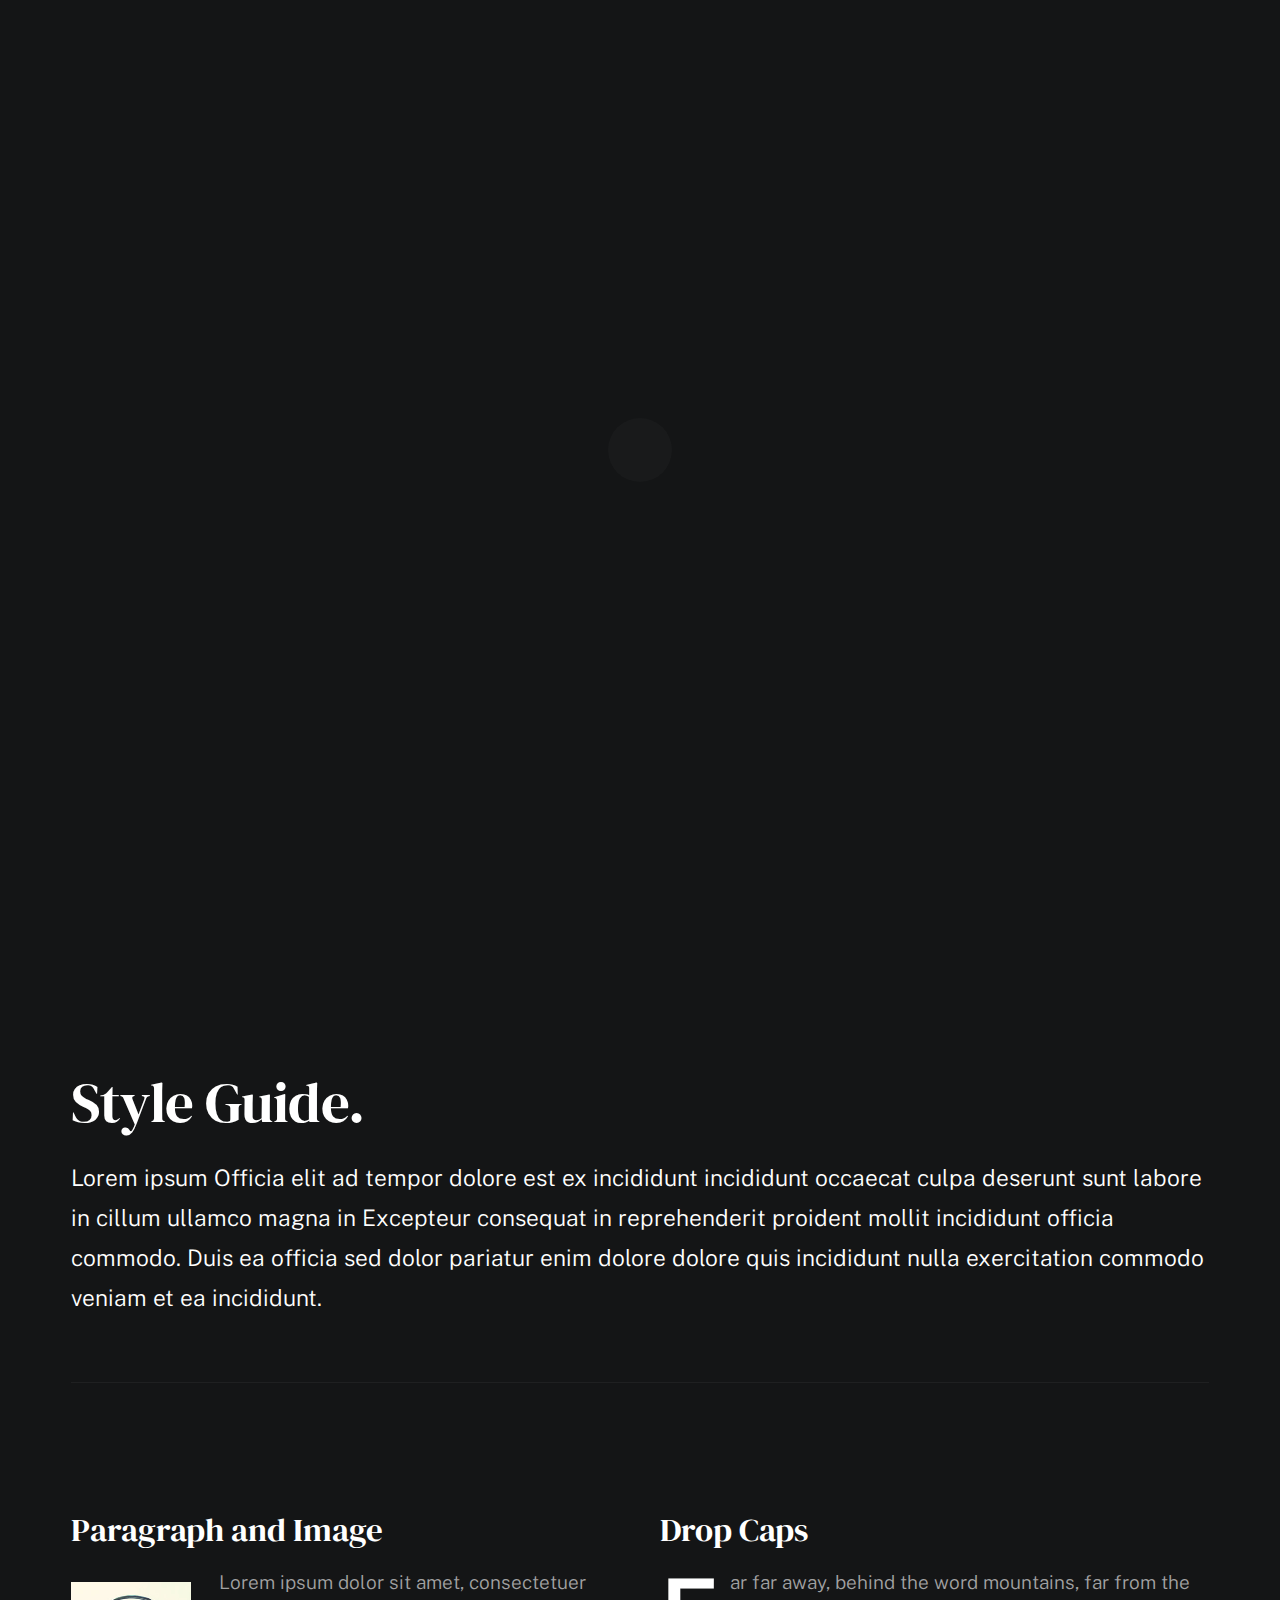
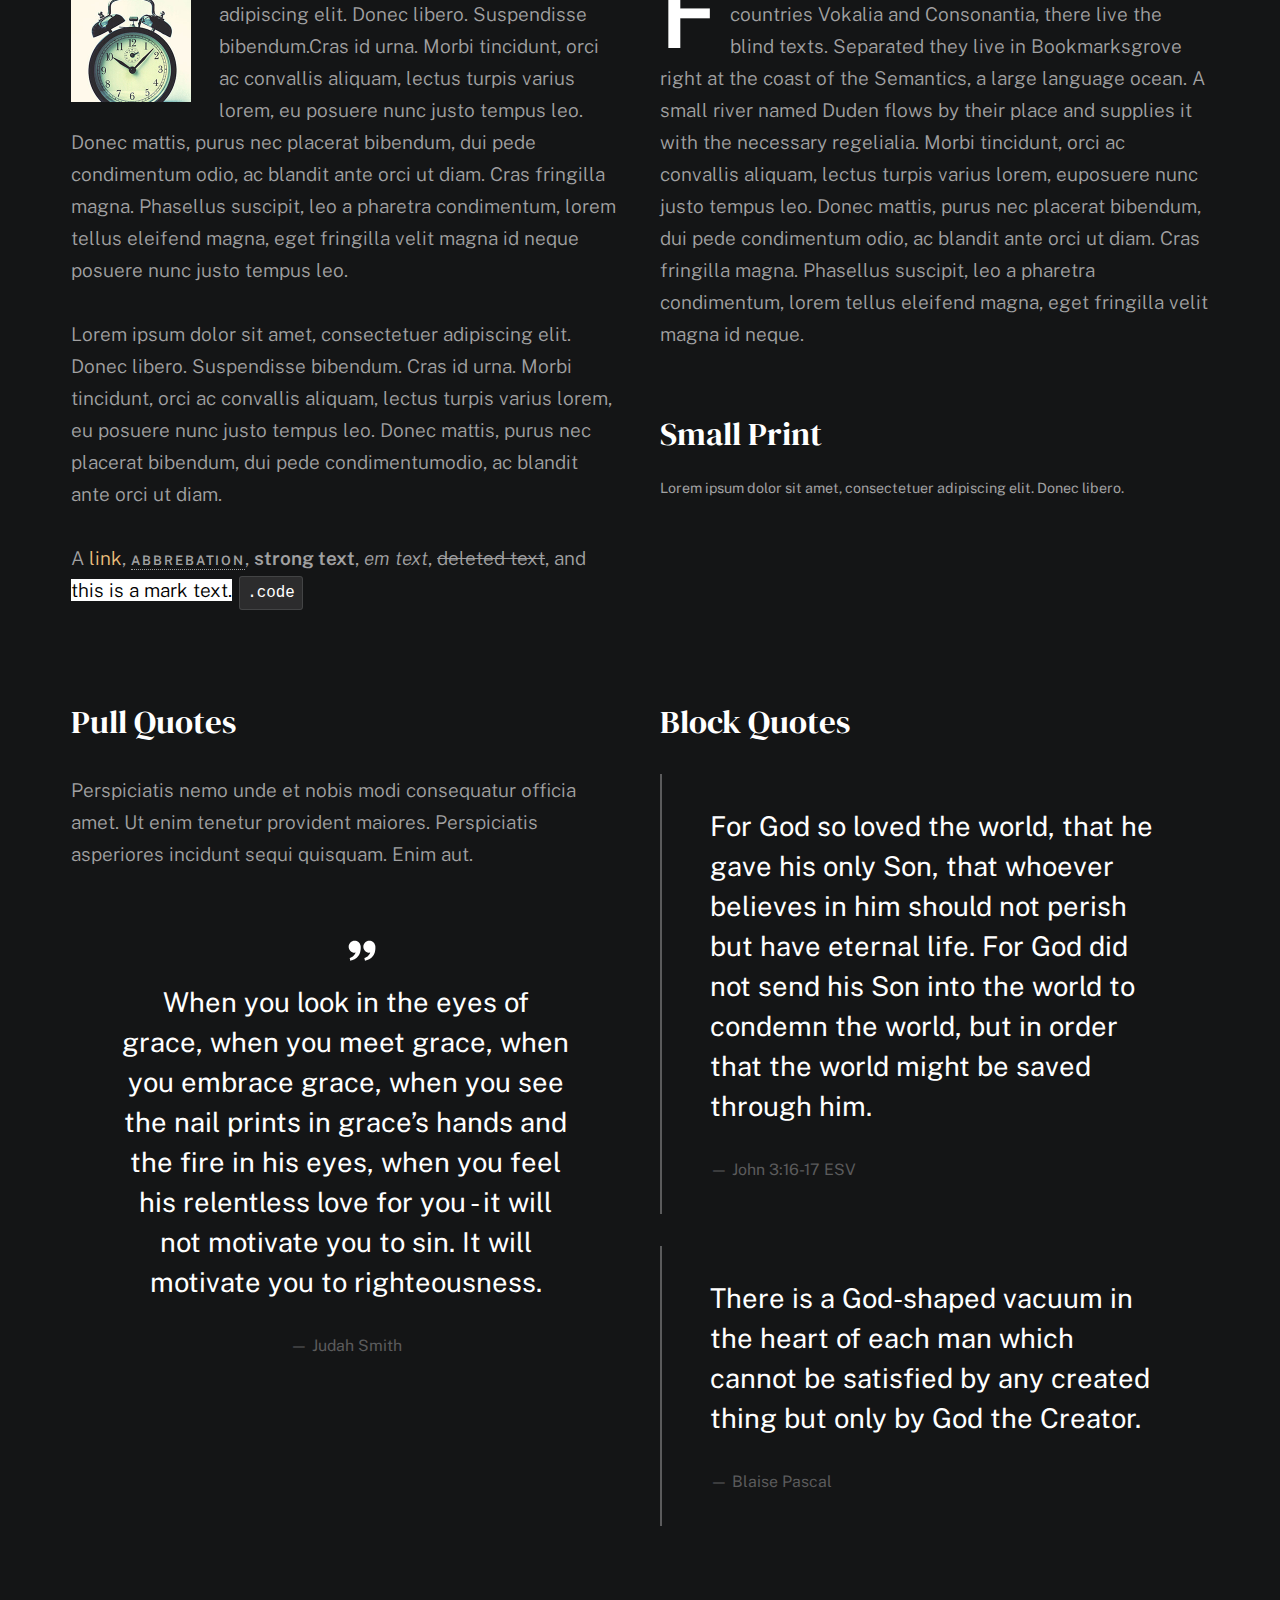
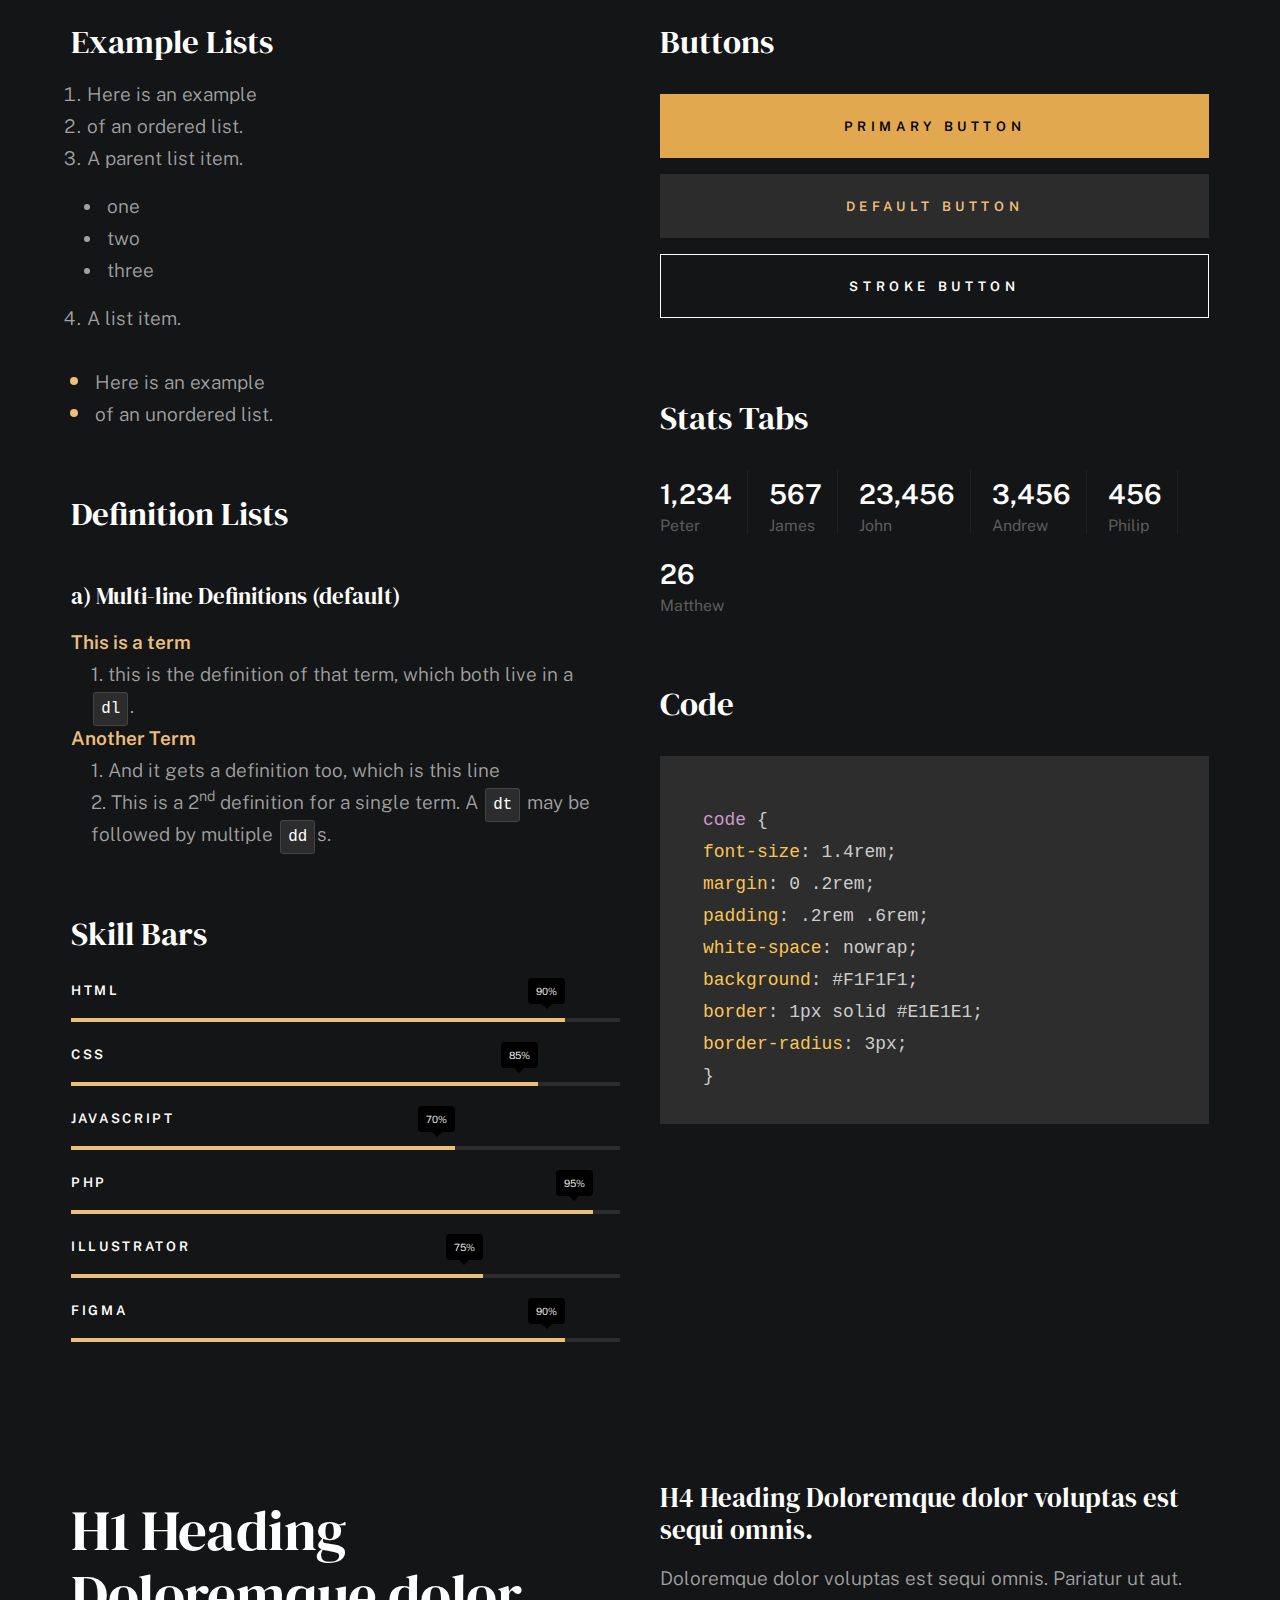
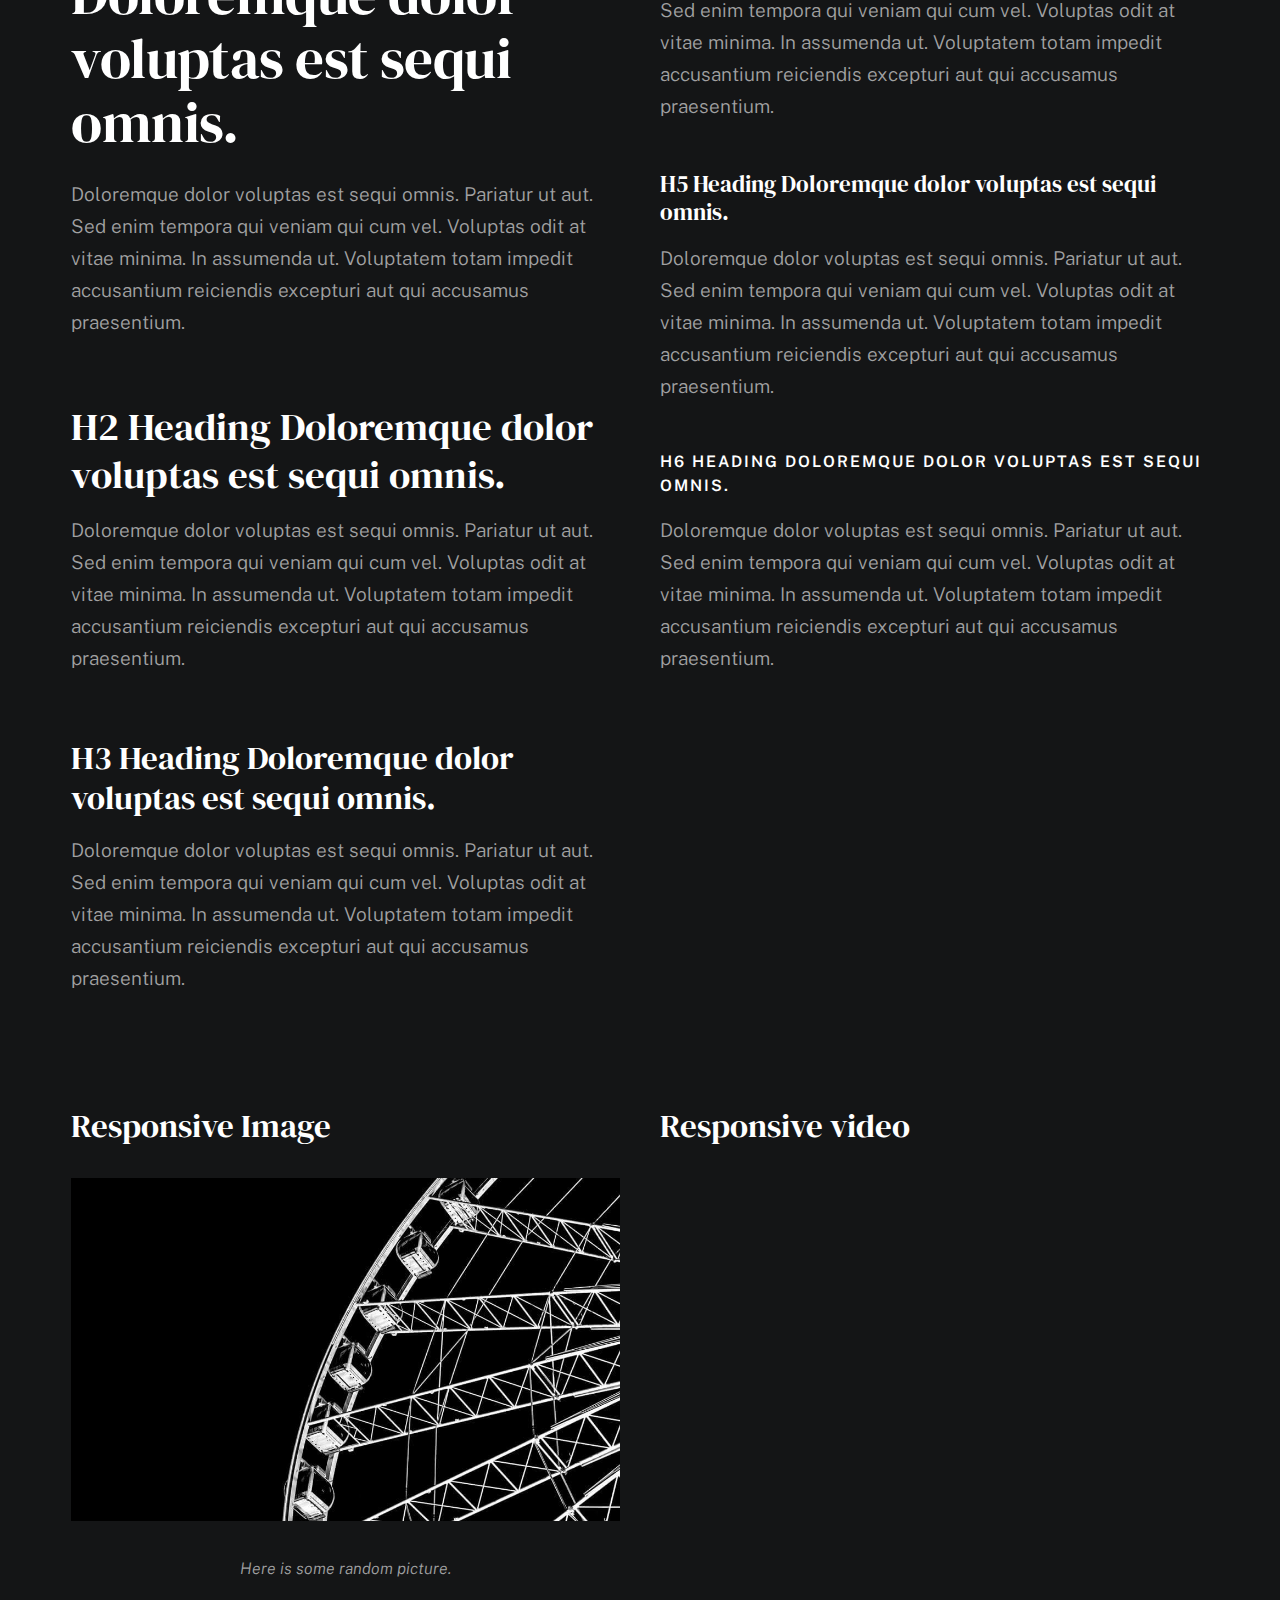
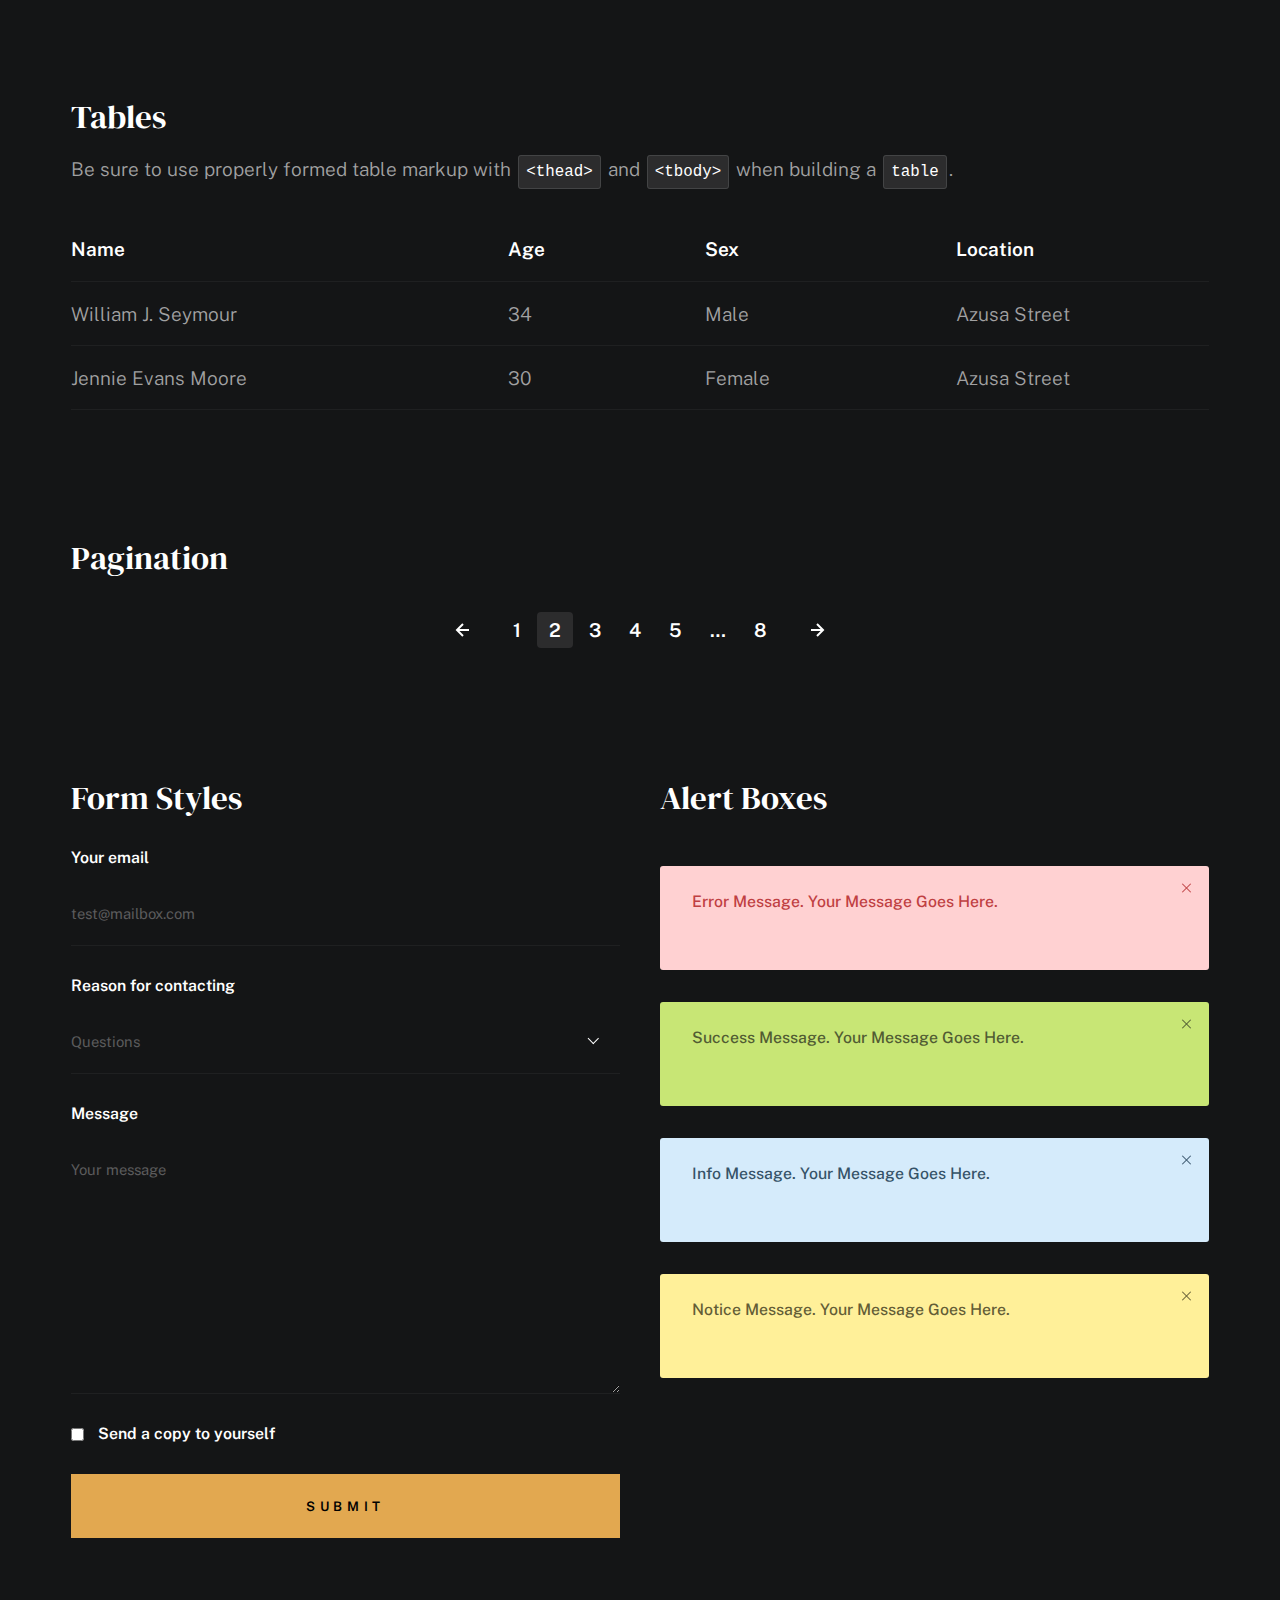
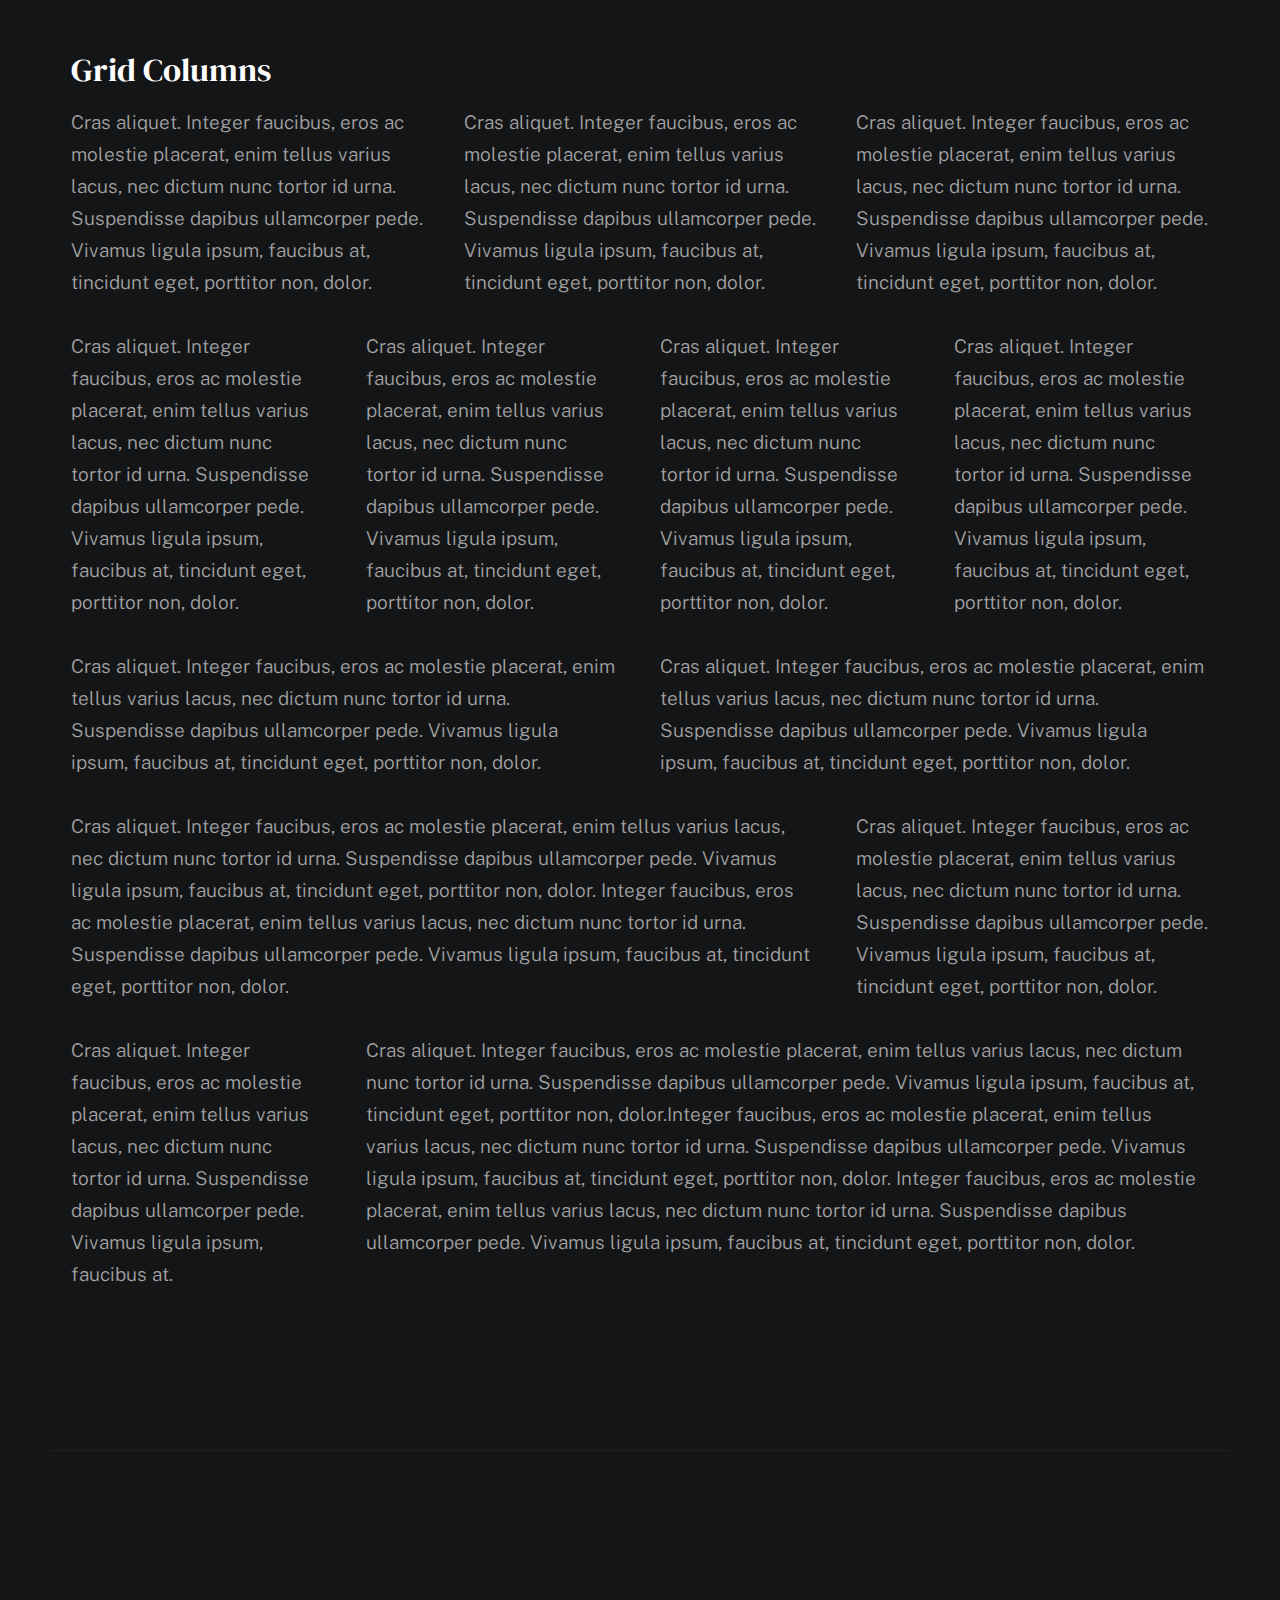
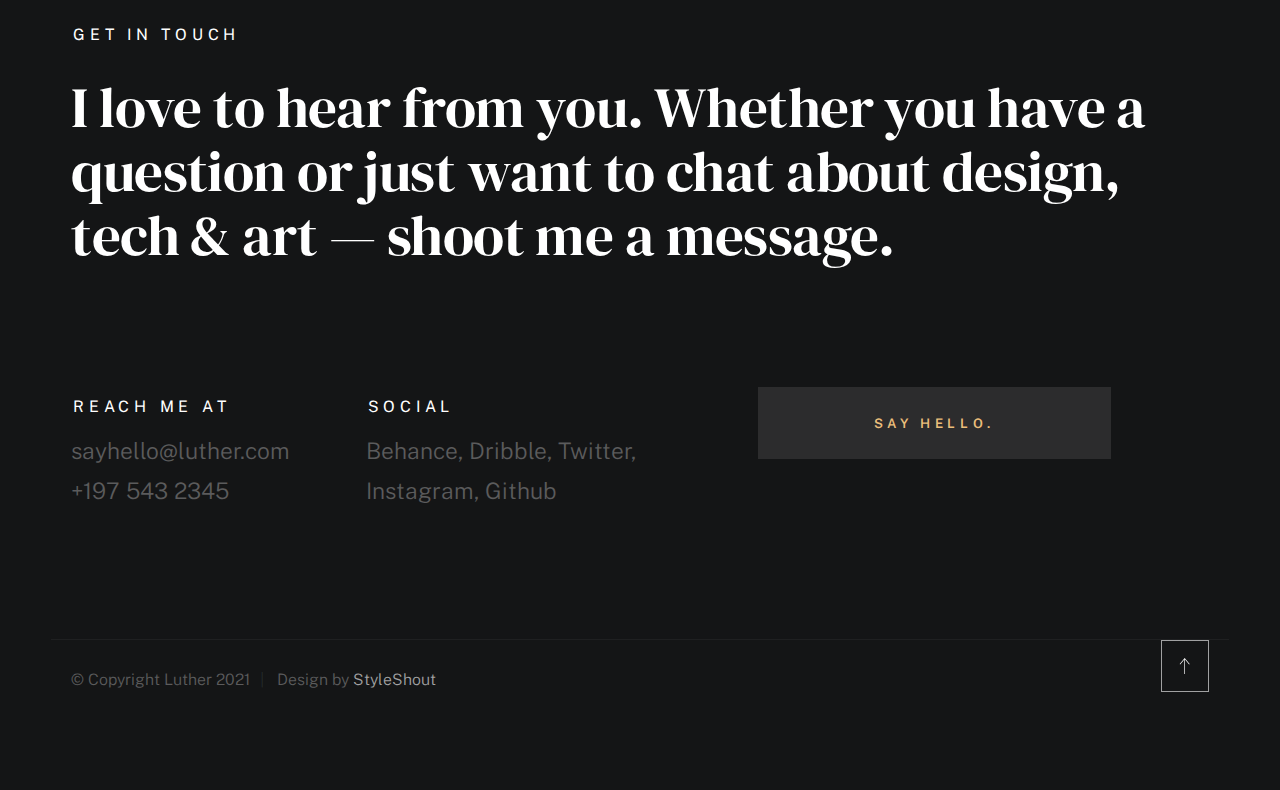
==== styles.html @ 948aadb9 "trying luther UI" ====
<!DOCTYPE html>
<html class="no-js ss-preload" lang="en">
<head>

    <!--- basic page needs
    ================================================== -->
    <meta charset="utf-8">
    <title>Luther - Styles</title>
    <meta name="description" content="">
    <meta name="author" content="">

    <!-- mobile specific metas
    ================================================== -->
    <meta name="viewport" content="width=device-width, initial-scale=1">

    <!-- CSS
    ================================================== -->
    <link rel="stylesheet" href="css/vendor.css">
    <link rel="stylesheet" href="css/styles.css">

    <style type="text/css" media="screen">
        .s-styles {
            padding-top: var(--vspace-5);
            padding-bottom: var(--vspace-4);
            position: relative;
        }
        .s-styles .intro h1 {
            margin-top: 0;
        }
    </style>

    <!-- favicons
    ================================================== -->
    <link rel="apple-touch-icon" sizes="180x180" href="apple-touch-icon.png">
    <link rel="icon" type="image/png" sizes="32x32" href="favicon-32x32.png">
    <link rel="icon" type="image/png" sizes="16x16" href="favicon-16x16.png">
    <link rel="manifest" href="site.webmanifest">

</head>

<body id="top">


    <!-- # preloader
    ================================================== -->
    <div id="preloader">
        <div id="loader">
        </div>
    </div>


    <!-- # page wrap
    ================================================== -->
    <div class="s-pagewrap">

        <div class="circles">
            <span></span>
            <span></span>
            <span></span>
            <span></span>
            <span></span>
        </div>


        <!-- ## site header 
        ================================================== -->
        <header class="s-header">

            <div class="header-mobile">
                <span class="mobile-home-link"><a href="index.html">Luther.</a></span>
                <a class="mobile-menu-toggle" href="#0"><span>Menu</span></a>
            </div>

            <div class="row wide main-nav-wrap">
                <nav class="column lg-12 main-nav">
                    <ul>
                        <li><a href="index.html" class="home-link">Luther.</a></li>
                        <li class="current"><a href="index.html">Intro</a></li>
                        <li><a href="index.html">About</a></li>
                        <li><a href="index.html">Works</a></li>
                        <li><a href="index.html">Say Hello</a></li>
                    </ul>
                </nav>
            </div>

        </header> <!-- end s-header -->


        <!-- ## main content
        ==================================================- -->
        <main class="s-content">


            <!-- ### intro
            ================================================== -->
            <section id="intro" class="s-intro">

                <div class="row intro-content wide">

                    <div class="column">
                        <div class="text-pretitle with-line">
                            Hello World
                        </div>

                        <h1 class="text-huge-title">
                            I am Luther, <br>
                            a digital designer <br>
                            & frontend <br> 
                            developer based <br>
                            in Somewhere.
                        </h1>
                    </div>

                    <ul class="intro-social">
                        <li><a href="#0">Behance</a></li>
                        <li><a href="#0">Twitter</a></li>
                        <li><a href="#0">Dribbble</a></li>
                        <li><a href="#0">Instagram</a></li>
                    </ul>

                </div> <!-- end intro content -->

                <a href="#styles" class="intro-scrolldown smoothscroll">
                    <svg width="24" height="24" viewBox="0 0 24 24" xmlns="http://www.w3.org/2000/svg" fill-rule="evenodd" clip-rule="evenodd"><path d="M11 21.883l-6.235-7.527-.765.644 7.521 9 7.479-9-.764-.645-6.236 7.529v-21.884h-1v21.883z"/></svg>
                </a>

            </section> <!-- end s-intro -->


            <!-- ### styles
            ================================================== -->
            <div id="styles" class="s-styles">

                <div class="row">

                    <div class="column lg-12 intro">

                        <h1>Style Guide.</h1>

                        <p class="lead">Lorem ipsum Officia elit ad tempor dolore est ex incididunt incididunt occaecat culpa deserunt 
                        sunt labore in cillum ullamco magna in Excepteur consequat in reprehenderit proident mollit incididunt officia commodo.
                        Duis ea officia sed dolor pariatur enim dolore dolore quis incididunt nulla exercitation commodo veniam et ea incididunt.
                        </p>

                        <hr>
                    </div>

                </div> <!-- end row -->

                <div class="row">

                    <div class="column lg-6 tab-12">

                        <h3>Paragraph and Image</h3>

                        <p><a href="#"><img width="120" height="120" class="u-pull-left" alt="sample-image" src="images/sample-image.jpg"></a>
                        Lorem ipsum dolor sit amet, consectetuer adipiscing elit. Donec libero. Suspendisse bibendum.Cras id urna. Morbi 
                        tincidunt, orci ac convallis aliquam, lectus turpis varius lorem, eu posuere nunc justo tempus leo. Donec mattis, 
                        purus nec placerat bibendum, dui pede condimentum odio, ac blandit ante orci ut diam. Cras fringilla magna. 
                        Phasellus suscipit, leo a pharetra condimentum, lorem tellus eleifend magna, eget fringilla velit magna id 
                        neque posuere nunc justo tempus leo. </p>

                        <p>
                        Lorem ipsum dolor sit amet, consectetuer adipiscing elit. Donec libero. Suspendisse bibendum. Cras id urna. 
                        Morbi tincidunt, orci ac convallis aliquam, lectus turpis varius lorem, eu posuere nunc justo tempus leo. 
                        Donec mattis, purus nec placerat bibendum, dui pede condimentumodio, ac blandit ante orci ut diam.	
                        </p>

                        <p>A <a href="#">link</a>,
                        <abbr title="this really isn't a very good description">abbrebation</abbr>,
                        <strong>strong text</strong>,
                        <em>em text</em>,
                        <del>deleted text</del>, and
                        <mark>this is a mark text.</mark>
                        <code>.code</code>
                        </p>

                    </div>

                    <div class="column lg-6 tab-12">

                        <h3>Drop Caps</h3>

                        <p class="drop-cap">Far far away, behind the word mountains, far from the countries Vokalia and Consonantia,
                        there live the blind texts. Separated they live in Bookmarksgrove right at the coast of the
                        Semantics, a large language ocean. A small river named Duden flows by their place and supplies it with the 
                        necessary regelialia. Morbi tincidunt, orci ac convallis aliquam, lectus turpis varius lorem, 
                        euposuere nunc justo tempus leo. Donec mattis, purus nec placerat bibendum, dui pede condimentum odio, 
                        ac blandit ante orci ut diam. Cras fringilla magna. Phasellus suscipit, leo a pharetra condimentum, 
                        lorem tellus eleifend magna, eget fringilla velit magna id neque.
                        </p>

                        <h3>Small Print</h3>

                        <p><small>Lorem ipsum dolor sit amet, consectetuer adipiscing elit. Donec libero.</small></p>

                    </div>

                </div> <!-- end row -->

                <div class="row">

                    <div class="column lg-6 tab-12">

                        <h3 class="u-add-bottom">Pull Quotes</h3>

                        <p>
                        Perspiciatis nemo unde et nobis modi consequatur officia amet. Ut enim 
                        tenetur provident maiores. Perspiciatis asperiores incidunt sequi 
                        quisquam. Enim aut. 
                        </p>

                        <figure class="pull-quote">
                            <blockquote>
                                <p>
                                When you look in the eyes of grace, when you meet grace, 
                                when you embrace grace, when you see the nail prints in 
                                grace’s hands and the fire in his eyes, when you feel his 
                                relentless love for you - it will not motivate you to sin. 
                                It will motivate you to righteousness.
                                </p>

                                <footer>
                                    <cite>Judah Smith</cite>
                                </footer>
                            </blockquote>
                        </figure>


                    </div>

                    <div class="column lg-6 tab-12">

                        <h3 class="u-add-bottom">Block Quotes</h3>

                        <blockquote cite="http://where-i-got-my-info-from.com">
                            <p>
                            For God so loved the world, that he gave his only Son, that whoever believes in 
                            him should not perish but have eternal life. For God did not send his Son into 
                            the world to condemn the world, but in order that the world might be 
                            saved through him.
                            </p>

                            <footer>
                                <cite>
                                    <a href="#0">John 3:16-17 ESV</a>
                                </cite>
                            </footer>

                        </blockquote>

                        <blockquote>
                            <p>There is a God-shaped vacuum in the heart of each man which cannot be satisfied 
                            by any created thing but only by God the Creator.</p>

                            <footer>
                                <cite>Blaise Pascal</cite>
                            </footer>

                        </blockquote>

                    </div>

                </div> <!-- end row -->

                <div class="row u-add-half-bottom">

                    <div class="column lg-6 tab-12">

                        <h3>Example Lists</h3>

                        <ol>
                            <li>Here is an example</li>
                            <li>of an ordered list.</li>
                            <li>A parent list item.
                                <ul>
                                    <li>one</li>
                                    <li>two</li>
                                    <li>three</li>
                                </ul>
                                </li>
                                <li>A list item.</li>
                            </ol>

                        <ul class="disc">
                            <li>Here is an example</li>
                            <li>of an unordered list.</li>
                        </ul>

                        <h3>Definition Lists</h3>

                        <h5>a) Multi-line Definitions (default) </h5>

                        <dl class="dictionary-style">
                            <dt><strong>This is a term</strong></dt>
                                <dd>this is the definition of that term, which both live in a <code>dl</code>.</dd>
                            <dt><strong>Another Term</strong></dt>
                                <dd>And it gets a definition too, which is this line</dd>
                                <dd>This is a 2<sup>nd</sup> definition for a single term. A <code>dt</code> may be followed by multiple <code>dd</code>s.</dd>
                        </dl>

                        <h3 class="u-add-bottom">Skill Bars</h3>

                        <ul class="skill-bars">
                            <li>
                            <div class="progress percent90"><span>90%</span></div>
                            <strong>HTML</strong>
                            </li>
                            <li>
                            <div class="progress percent85"><span>85%</span></div>
                            <strong>CSS</strong>
                            </li>
                            <li>
                            <div class="progress percent70"><span>70%</span></div>
                            <strong>Javascript</strong>
                            </li>
                            <li>
                            <div class="progress percent95"><span>95%</span></div>
                            <strong>PHP</strong>
                            </li>
                            <li>
                            <div class="progress percent75"><span>75%</span></div>
                            <strong>Illustrator</strong>
                            </li>
                            <li>
                            <div class="progress percent90"><span>90%</span></div>
                            <strong>Figma</strong>
                            </li>
                        </ul>

                    </div>

                    <div class="column lg-6 tab-12">

                        <h3 class="u-add-bottom">Buttons</h3>

                        <p>
                            <a class="btn btn--primary u-fullwidth" href="#0">Primary Button</a>
                            <a class="btn u-fullwidth" href="#0">Default Button</a>
                            <a class="btn btn--stroke u-fullwidth" href="#0">Stroke Button</a>
                        </p>

                        <h3>Stats Tabs</h3>

                        <ul class="stats-tabs">
                            <li><a href="#0">1,234 <em>Peter</em></a></li>
                            <li><a href="#0">567 <em>James</em></a></li>
                            <li><a href="#0">23,456 <em>John</em></a></li>
                            <li><a href="#0">3,456 <em>Andrew</em></a></li>
                            <li><a href="#0">456 <em>Philip</em></a></li>
                            <li><a href="#0">26 <em>Matthew</em></a></li>
                        </ul>

                        <h3 class="u-add-bottom">Code</h3>

<pre><code class="language-css">
    code {
    font-size: 1.4rem;
    margin: 0 .2rem;
    padding: .2rem .6rem;
    white-space: nowrap;
    background: #F1F1F1;
    border: 1px solid #E1E1E1;	
    border-radius: 3px;
    }
</code></pre>

                    </div>

                </div> <!-- end row -->

                <div class="row u-add-half-bottom">

                    <div class="column lg-6 tab-12">
                            
                        <h1>H1 Heading Doloremque dolor voluptas est sequi omnis.</h1>
                        <p>Doloremque dolor voluptas est sequi omnis. Pariatur ut aut. Sed enim tempora qui veniam qui cum vel. 
                        Voluptas odit at vitae minima. In assumenda ut. Voluptatem totam impedit accusantium reiciendis excepturi aut qui accusamus praesentium.</p>

                        <h2>H2 Heading Doloremque dolor voluptas est sequi omnis.</h2>
                        <p>Doloremque dolor voluptas est sequi omnis. Pariatur ut aut. Sed enim tempora qui veniam qui cum vel. 
                        Voluptas odit at vitae minima. In assumenda ut. Voluptatem totam impedit accusantium reiciendis excepturi aut qui accusamus praesentium.</p>

                        <h3>H3 Heading Doloremque dolor voluptas est sequi omnis.</h3>
                        <p>Doloremque dolor voluptas est sequi omnis. Pariatur ut aut. Sed enim tempora qui veniam qui cum vel. 
                        Voluptas odit at vitae minima. In assumenda ut. Voluptatem totam impedit accusantium reiciendis excepturi aut qui accusamus praesentium.</p>

                        
                    </div>

                    <div class="column lg-6 tab-12">
                        <h4>H4 Heading Doloremque dolor voluptas est sequi omnis.</h4>
                        <p>Doloremque dolor voluptas est sequi omnis. Pariatur ut aut. Sed enim tempora qui veniam qui cum vel. 
                        Voluptas odit at vitae minima. In assumenda ut. Voluptatem totam impedit accusantium reiciendis excepturi aut qui accusamus praesentium.</p>

                        <h5>H5 Heading Doloremque dolor voluptas est sequi omnis.</h5>
                        <p>Doloremque dolor voluptas est sequi omnis. Pariatur ut aut. Sed enim tempora qui veniam qui cum vel. 
                        Voluptas odit at vitae minima. In assumenda ut. Voluptatem totam impedit accusantium reiciendis excepturi aut qui accusamus praesentium.</p>

                        <h6>H6 Heading Doloremque dolor voluptas est sequi omnis.</h6>
                        <p>Doloremque dolor voluptas est sequi omnis. Pariatur ut aut. Sed enim tempora qui veniam qui cum vel. 
                        Voluptas odit at vitae minima. In assumenda ut. Voluptatem totam impedit accusantium reiciendis excepturi aut qui accusamus praesentium.</p>
            
                        
                    </div>

                </div> <!-- end row -->

                <div class="row u-add-half-bottom">

                    <div class="column lg-6 tab-12">

                        <h3 class="u-add-bottom">Responsive Image</h3>

                        <figure>
                            <img src="images/wheel-500.jpg" 
                            srcset="images/wheel-1000.jpg 1000w, 
                            images/wheel-500.jpg 500w" 
                            sizes="(max-width: 1000px) 100vw, 1000px" alt="">

                            <figcaption>
                                Here is some random picture.
                            </figcaption>
                        </figure>

                    </div>

                    <div class="column lg-6 tab-12">

                        <h3 class="u-add-bottom">Responsive video</h3>

                        <div class="video-container">
                        <iframe src="https://player.vimeo.com/video/14592941?color=00a650&title=0&byline=0&portrait=0" width="500" height="281" frameborder="0" webkitallowfullscreen mozallowfullscreen allowfullscreen></iframe> 
                        </div>

                    </div>
                    
                </div> <!-- end row -->

                <div class="row u-add-bottom">

                    <div class="column lg-12">

                        <h3>Tables</h3>
                        <p>Be sure to use properly formed table markup with <code>&lt;thead&gt;</code> and <code>&lt;tbody&gt;</code> when building a <code>table</code>.</p>

                        <div class="table-responsive">

                            <table>
                                    <thead>
                                    <tr>
                                        <th>Name</th>
                                        <th>Age</th>
                                        <th>Sex</th>
                                        <th>Location</th>
                                    </tr>
                                    </thead>
                                    <tbody>
                                    <tr>
                                        <td>William J. Seymour</td>
                                        <td>34</td>
                                        <td>Male</td>
                                        <td>Azusa Street</td>
                                    </tr>
                                    <tr>
                                        <td>Jennie Evans Moore</td>
                                        <td>30</td>
                                        <td>Female</td>
                                        <td>Azusa Street</td>
                                    </tr>
                                    </tbody>
                            </table>

                        </div>

                    </div>
                    
                </div> <!-- end row -->

                <div class="row">

                    <div class="column lg-12">
                        <h3>Pagination</h3>

                        <nav class="pgn">
                            <ul>
                                <li>
                                    <a class="pgn__prev" href="#0">
                                        <svg xmlns="http://www.w3.org/2000/svg" width="24" height="24" viewBox="0 0 24 24"><path d="M12.707 17.293L8.414 13H18v-2H8.414l4.293-4.293-1.414-1.414L4.586 12l6.707 6.707z"/></svg>
                                    </a>
                                </li>
                                <li><a class="pgn__num" href="#0">1</a></li>
                                <li><span class="pgn__num current">2</span></li>
                                <li><a class="pgn__num" href="#0">3</a></li>
                                <li><a class="pgn__num" href="#0">4</a></li>
                                <li><a class="pgn__num" href="#0">5</a></li>
                                <li><span class="pgn__num dots">…</span></li>
                                <li><a class="pgn__num" href="#0">8</a></li>
                                <li>
                                    <a class="pgn__next" href="#0">
                                        <svg xmlns="http://www.w3.org/2000/svg" width="24" height="24" viewBox="0 0 24 24"><path d="M11.293 17.293l1.414 1.414L19.414 12l-6.707-6.707-1.414 1.414L15.586 11H6v2h9.586z"/></svg>
                                    </a>
                                </li>
                            </ul>
                        </nav>
                    </div>

                </div> <!-- end row -->

                <div class="row">

                    <div class="column lg-6 tab-12">

                        <h3 class="u-add-bottom">Form Styles</h3>

                        <form>
                            <div>
                                <label for="sampleInput">Your email</label>
                                <input class="u-fullwidth" type="email" placeholder="test@mailbox.com" id="sampleInput">
                            </div>
                            <div>
                                <label for="sampleRecipientInput">Reason for contacting</label>
                                <div class="ss-custom-select">
                                    <select class="u-fullwidth" id="sampleRecipientInput">
                                        <option value="Option 1">Questions</option>
                                        <option value="Option 2">Report</option>
                                        <option value="Option 3">Others</option>
                                    </select>
                                </div>
                            </div>
                            
                            <label for="exampleMessage">Message</label>
                            <textarea class="u-fullwidth" placeholder="Your message" id="exampleMessage"></textarea>

                            <label class="u-add-bottom">
                                <input type="checkbox">
                                <span class="label-text">Send a copy to yourself</span>
                            </label>
                        
                            <input class="btn--primary u-fullwidth" type="submit" value="Submit">
                        </form>

                    </div>

                    <div class="column lg-6 tab-12">

                        <h3>Alert Boxes</h3>

                        <br>
                        
                        <div class="alert-box alert-box--error">
                            <p>Error Message. Your Message Goes Here.</p>
                            <span class="alert-box__close"></span>
                        </div><!-- end error -->
                                
                        <div class="alert-box alert-box--success">
                            <p>Success Message. Your Message Goes Here.</p>
                            <span class="alert-box__close"></span>
                        </div><!-- end success -->
                                
                        <div class="alert-box alert-box--info">
                            <p>Info Message. Your Message Goes Here.</p>
                            <span class="alert-box__close"></span>
                        </div><!-- end info -->
                                
                        <div class="alert-box alert-box--notice">
                            <p>Notice Message. Your Message Goes Here.</p>
                            <span class="alert-box__close"></span>
                        </div><!-- end notice -->
                    
                    </div>

                </div> <!-- end row -->

                <div class="row">

                    <div class="lg-12 column">
                        <h3>Grid Columns</h3>
                    </div>
        
                </div> <!-- Row End-->
        
                <!--<h4>1/3 Columns</h4>  -->
        
                <div class="row">
        
                    <div class="lg-4 mob-12 column">
                        <p>
                        Cras aliquet. Integer faucibus, eros ac molestie placerat, enim tellus varius lacus,
                        nec dictum nunc tortor id urna. Suspendisse dapibus ullamcorper pede. Vivamus ligula ipsum,
                        faucibus at, tincidunt eget, porttitor non, dolor. 
                        </p>
                    </div>
        
                    <div class="lg-4 mob-12 column">
                        <p>
                        Cras aliquet. Integer faucibus, eros ac molestie placerat, enim tellus varius lacus,
                        nec dictum nunc tortor id urna. Suspendisse dapibus ullamcorper pede. Vivamus ligula ipsum,
                        faucibus at, tincidunt eget, porttitor non, dolor. 
                        </p>
                    </div>
        
                    <div class="lg-4 mob-12 column">
                        <p>
                        Cras aliquet. Integer faucibus, eros ac molestie placerat, enim tellus varius lacus,
                        nec dictum nunc tortor id urna. Suspendisse dapibus ullamcorper pede. Vivamus ligula ipsum,
                        faucibus at, tincidunt eget, porttitor non, dolor. 
                        </p>
                    </div>
        
                </div>
        
                <!--<h4>1/4 Columns</h4>  -->
        
                <div class="row">
        
                    <div class="lg-3 tab-6 mob-12 column">
                        <p>
                        Cras aliquet. Integer faucibus, eros ac molestie placerat, enim tellus varius lacus,
                        nec dictum nunc tortor id urna. Suspendisse dapibus ullamcorper pede. Vivamus ligula ipsum,
                        faucibus at, tincidunt eget, porttitor non, dolor. 
                        </p>
                    </div>
        
                    <div class="lg-3 tab-6 mob-12 column">
                        <p>
                        Cras aliquet. Integer faucibus, eros ac molestie placerat, enim tellus varius lacus,
                        nec dictum nunc tortor id urna. Suspendisse dapibus ullamcorper pede. Vivamus ligula ipsum,
                        faucibus at, tincidunt eget, porttitor non, dolor. 
                        </p>
                    </div>
        
                    <div class="lg-3 tab-6 mob-12 column">
                        <p>
                        Cras aliquet. Integer faucibus, eros ac molestie placerat, enim tellus varius lacus,
                        nec dictum nunc tortor id urna. Suspendisse dapibus ullamcorper pede. Vivamus ligula ipsum,
                        faucibus at, tincidunt eget, porttitor non, dolor. 
                        </p>
                    </div>
        
                    <div class="lg-3 tab-6 mob-12 column">
                        <p>
                        Cras aliquet. Integer faucibus, eros ac molestie placerat, enim tellus varius lacus,
                        nec dictum nunc tortor id urna. Suspendisse dapibus ullamcorper pede. Vivamus ligula ipsum,
                        faucibus at, tincidunt eget, porttitor non, dolor. 
                        </p>
                    </div>
        
                </div>
        
                <!--<h4>1/2 Columns</h4>  -->
        
                <div class="row">
        
                    <div class="lg-6 mob-12 column">
                        <p>
                        Cras aliquet. Integer faucibus, eros ac molestie placerat, enim tellus varius lacus,
                        nec dictum nunc tortor id urna. Suspendisse dapibus ullamcorper pede. Vivamus ligula ipsum,
                        faucibus at, tincidunt eget, porttitor non, dolor. 
                        </p>
                    </div>
        
                    <div class="lg-6 mob-12 column">
                        <p>
                        Cras aliquet. Integer faucibus, eros ac molestie placerat, enim tellus varius lacus,
                        nec dictum nunc tortor id urna. Suspendisse dapibus ullamcorper pede. Vivamus ligula ipsum,
                        faucibus at, tincidunt eget, porttitor non, dolor. 
                        </p>
                    </div>
        
                </div>
        
                <!--<h4>2/3 Columns</h4>  -->
        
                <div class="row">
        
                    <div class="lg-8 tab-7 mob-12 column">
                        <p>
                        Cras aliquet. Integer faucibus, eros ac molestie placerat, enim tellus varius lacus,
                        nec dictum nunc tortor id urna. Suspendisse dapibus ullamcorper pede. Vivamus ligula ipsum,
                        faucibus at, tincidunt eget, porttitor non, dolor. Integer faucibus, eros ac molestie placerat, enim tellus varius lacus,
                        nec dictum nunc tortor id urna. Suspendisse dapibus ullamcorper pede. Vivamus ligula ipsum,
                        faucibus at, tincidunt eget, porttitor non, dolor.
                        </p>
                    </div>
        
                    <div class="lg-4 tab-5 mob-12 column">
                        <p>
                        Cras aliquet. Integer faucibus, eros ac molestie placerat, enim tellus varius lacus,
                        nec dictum nunc tortor id urna. Suspendisse dapibus ullamcorper pede. Vivamus ligula ipsum,
                        faucibus at, tincidunt eget, porttitor non, dolor. 
                        </p>
                    </div>
        
                </div>
        
                <!--<h4>3/4 Columns</h4>  -->
        
                <div class="row">
        
                    <div class="lg-3 tab-5 mob-12 column">
                        <p>
                        Cras aliquet. Integer faucibus, eros ac molestie placerat, enim tellus varius lacus,
                        nec dictum nunc tortor id urna. Suspendisse dapibus ullamcorper pede. Vivamus ligula ipsum,
                        faucibus at. 
                        </p>
                    </div>
        
                    <div class="lg-9 tab-7 mob-12 column">
                        <p>
                        Cras aliquet. Integer faucibus, eros ac molestie placerat, enim tellus varius lacus,
                        nec dictum nunc tortor id urna. Suspendisse dapibus ullamcorper pede. Vivamus ligula ipsum,
                        faucibus at, tincidunt eget, porttitor non, dolor.Integer faucibus, eros ac molestie placerat, enim tellus varius lacus,
                        nec dictum nunc tortor id urna. Suspendisse dapibus ullamcorper pede. Vivamus ligula ipsum,
                        faucibus at, tincidunt eget, porttitor non, dolor. Integer faucibus, eros ac molestie placerat, enim tellus varius lacus,
                        nec dictum nunc tortor id urna. Suspendisse dapibus ullamcorper pede. Vivamus ligula ipsum,
                        faucibus at, tincidunt eget, porttitor non, dolor.
                        </p>
                    </div>
        
                </div>

            </div> <!-- end content-wrap -->


            <!-- ### contact
            ================================================== -->
            <section id="contact" class="s-contact">

                <div class="row contact-top">
                    <div class="column lg-12">
                        <h2 class="text-pretitle">
                            Get In Touch
                        </h2>

                        <p class="h1">
                            I love to hear from you.
                            Whether you have a question or just 
                            want to chat about design, tech & art — shoot me a message.
                        </p>
                    </div>
                </div> <!-- end contact-top -->

                <div class="row contact-bottom">
                    <div class="column lg-3 md-5 tab-6 stack-on-550 contact-block">
                        <h3 class="text-pretitle">Reach me at</h3>
                        <p class="contact-links">
                            <a href="mailto:sayhello@luther.com" class="mailtoui">sayhello@luther.com</a> <br>
                            <a href="tel:+1975432345">+197 543 2345</a>
                        </p>
                    </div>
                    <div class="column lg-4 md-5 tab-6 stack-on-550 contact-block">
                        <h3 class="text-pretitle">Social</h3>
                        <ul class="contact-social">
                            <li><a href="#0">Behance</a></li>
                            <li><a href="#0">Dribble</a></li>
                            <li><a href="#0">Twitter</a></li>
                            <li><a href="#0">Instagram</a></li>
                            <li><a href="#0">Github</a></li>
                        </ul>
                    </div>
                    <div class="column lg-4 md-12 contact-block">
                        <a href="mailto:sayhello@luther.com" class="mailtoui btn btn--medium u-fullwidth contact-btn">Say Hello.</a>
                    </div>
                </div> <!-- end contact-bottom -->

            </section> <!-- end contact -->

        </main> <!-- end s-content -->


        <!-- ## footer
        ================================================== -->
        <footer class="s-footer">

            <div class="row">
                <div class="column ss-copyright">
                    <span>© Copyright Luther 2021</span> 
                    <span>Design by <a href="https://www.styleshout.com/">StyleShout</a></span>
                </div>

                <div class="ss-go-top">
                    <a class="smoothscroll" title="Back to Top" href="#top">
                        <svg xmlns="http://www.w3.org/2000/svg" viewBox="0 0 24 24" fill-rule="evenodd" clip-rule="evenodd"><path d="M11 2.206l-6.235 7.528-.765-.645 7.521-9 7.479 9-.764.646-6.236-7.53v21.884h-1v-21.883z"/></svg>
                    </a>
                </div>
            </div>

        </footer> <!-- end s-footer -->

    </div> <!-- end -s-pagewrap -->


    <!-- Java Script
    ================================================== -->
    <script src="js/plugins.js"></script>
    <script src="js/main.js"></script>

</body>
</html>
---- css/vendor.css ----
/* ===================================================================
 * Theme Third-party Stylesheets
 * Template Ver. 1.0.0
 * 02-16-2021
 * -------------------------------------------------------------------
 *
 * TOC:
 * 
 * # PrismJS 1.20.0
 * # Swiper 6.4.5
 * # Basiclightbox
 * 
 * ------------------------------------------------------------------- */



/* ===================================================================
 * # PrismJS 1.20.0
 *   https://prismjs.com/download.html#themes=prism-tomorrow&languages=markup+css+clike+javascript+markup-templating+php
 *   
 *   prism.js tomorrow night eighties for JavaScript, CoffeeScript, CSS and HTML
 *   Based on https://github.com/chriskempson/tomorrow-theme
 *   @author Rose Pritchard
 * ------------------------------------------------------------------- */

code[class*="language-"],
pre[class*="language-"] {
    color           : #ccc;
    background      : none;
    font-family     : var(--font-mono);
    font-size       : calc(var(--text-size) * 0.9444);
    text-align      : left;
    white-space     : pre;
    word-spacing    : normal;
    word-break      : normal;
    word-wrap       : normal;
    line-height     : var(--vspace-1);
    -moz-tab-size   : 4;
    -o-tab-size     : 4;
    tab-size        : 4;
    -webkit-hyphens : none;
    -moz-hyphens    : none;
    -ms-hyphens     : none;
    hyphens         : none;
}

/* Code blocks */

pre[class*="language-"] {
    padding  : var(--vspace-0_5) 0 var(--vspace-1);
    margin   : 0;
    overflow : auto;
}

:not(pre)>code[class*="language-"],
pre[class*="language-"] {
    background : #2d2d2d;
}

/* Inline code */

:not(pre)>code[class*="language-"] {
    padding     : .1em;
    white-space : normal;
}

.token.comment,
.token.block-comment,
.token.prolog,
.token.doctype,
.token.cdata {
    color : #999;
}

.token.punctuation {
    color : #ccc;
}

.token.tag,
.token.attr-name,
.token.namespace,
.token.deleted {
    color : #e2777a;
}

.token.function-name {
    color : #6196cc;
}

.token.boolean,
.token.number,
.token.function {
    color : #f08d49;
}

.token.property,
.token.class-name,
.token.constant,
.token.symbol {
    color : #f8c555;
}

.token.selector,
.token.important,
.token.atrule,
.token.keyword,
.token.builtin {
    color : #cc99cd;
}

.token.string,
.token.char,
.token.attr-value,
.token.regex,
.token.variable {
    color : #7ec699;
}

.token.operator,
.token.entity,
.token.url {
    color : #67cdcc;
}

.token.important,
.token.bold {
    font-weight : bold;
}

.token.italic {
    font-style : italic;
}

.token.entity {
    cursor : help;
}

.token.inserted {
    color : green;
}



/* ===================================================================
 * # Swiper 6.4.5
 *   Most modern mobile touch slider and framework with hardware accelerated transitions
 *   https://swiperjs.com
 *
 *   Copyright 2014-2020 Vladimir Kharlampidi
 *
 *   Released under the MIT License
 *
 *   Released on: December 18, 2020
 * ------------------------------------------------------------------- */

@font-face {
    font-family : "swiper-icons";
    src         : url("data:application/font-woff;charset=utf-8;base64, [base64]//wADZ2x5ZgAAAywAAADMAAAD2MHtryVoZWFkAAABbAAAADAAAAA2E2+eoWhoZWEAAAGcAAAAHwAAACQC9gDzaG10eAAAAigAAAAZAAAArgJkABFsb2NhAAAC0AAAAFoAAABaFQAUGG1heHAAAAG8AAAAHwAAACAAcABAbmFtZQAAA/gAAAE5AAACXvFdBwlwb3N0AAAFNAAAAGIAAACE5s74hXjaY2BkYGAAYpf5Hu/j+W2+MnAzMYDAzaX6QjD6/4//Bxj5GA8AuRwMYGkAPywL13jaY2BkYGA88P8Agx4j+/8fQDYfA1AEBWgDAIB2BOoAeNpjYGRgYNBh4GdgYgABEMnIABJzYNADCQAACWgAsQB42mNgYfzCOIGBlYGB0YcxjYGBwR1Kf2WQZGhhYGBiYGVmgAFGBiQQkOaawtDAoMBQxXjg/wEGPcYDDA4wNUA2CCgwsAAAO4EL6gAAeNpj2M0gyAACqxgGNWBkZ2D4/wMA+xkDdgAAAHjaY2BgYGaAYBkGRgYQiAHyGMF8FgYHIM3DwMHABGQrMOgyWDLEM1T9/w8UBfEMgLzE////P/5//f/V/xv+r4eaAAeMbAxwIUYmIMHEgKYAYjUcsDAwsLKxc3BycfPw8jEQA/[base64]/uznmfPFBNODM2K7MTQ45YEAZqGP81AmGGcF3iPqOop0r1SPTaTbVkfUe4HXj97wYE+yNwWYxwWu4v1ugWHgo3S1XdZEVqWM7ET0cfnLGxWfkgR42o2PvWrDMBSFj/IHLaF0zKjRgdiVMwScNRAoWUoH78Y2icB/yIY09An6AH2Bdu/UB+yxopYshQiEvnvu0dURgDt8QeC8PDw7Fpji3fEA4z/PEJ6YOB5hKh4dj3EvXhxPqH/SKUY3rJ7srZ4FZnh1PMAtPhwP6fl2PMJMPDgeQ4rY8YT6Gzao0eAEA409DuggmTnFnOcSCiEiLMgxCiTI6Cq5DZUd3Qmp10vO0LaLTd2cjN4fOumlc7lUYbSQcZFkutRG7g6JKZKy0RmdLY680CDnEJ+UMkpFFe1RN7nxdVpXrC4aTtnaurOnYercZg2YVmLN/d/gczfEimrE/fs/bOuq29Zmn8tloORaXgZgGa78yO9/cnXm2BpaGvq25Dv9S4E9+5SIc9PqupJKhYFSSl47+Qcr1mYNAAAAeNptw0cKwkAAAMDZJA8Q7OUJvkLsPfZ6zFVERPy8qHh2YER+3i/BP83vIBLLySsoKimrqKqpa2hp6+jq6RsYGhmbmJqZSy0sraxtbO3sHRydnEMU4uR6yx7JJXveP7WrDycAAAAAAAH//wACeNpjYGRgYOABYhkgZgJCZgZNBkYGLQZtIJsFLMYAAAw3ALgAeNolizEKgDAQBCchRbC2sFER0YD6qVQiBCv/H9ezGI6Z5XBAw8CBK/m5iQQVauVbXLnOrMZv2oLdKFa8Pjuru2hJzGabmOSLzNMzvutpB3N42mNgZGBg4GKQYzBhYMxJLMlj4GBgAYow/P/PAJJhLM6sSoWKfWCAAwDAjgbRAAB42mNgYGBkAIIbCZo5IPrmUn0hGA0AO8EFTQAA") format("woff");
    font-weight : 400;
    font-style  : normal;
}

:root {
    --swiper-theme-color : #007aff;
}

.swiper-container {
    margin-left  : auto;
    margin-right : auto;
    position     : relative;
    overflow     : hidden;
    list-style   : none;
    padding      : 0;
    /* Fix of Webkit flickering */
    z-index      : 1;
}

.swiper-container-vertical>.swiper-wrapper {
    flex-direction : column;
}

.swiper-wrapper {
    position            : relative;
    width               : 100%;
    height              : 100%;
    z-index             : 1;
    display             : flex;
    transition-property : transform;
    box-sizing          : content-box;
}

.swiper-container-android .swiper-slide,
.swiper-wrapper {
    transform : translate3d(0px, 0, 0);
}

.swiper-container-multirow>.swiper-wrapper {
    flex-wrap : wrap;
}

.swiper-container-multirow-column>.swiper-wrapper {
    flex-wrap      : wrap;
    flex-direction : column;
}

.swiper-container-free-mode>.swiper-wrapper {
    transition-timing-function : ease-out;
    margin                     : 0 auto;
}

.swiper-slide {
    flex-shrink         : 0;
    width               : 100%;
    height              : 100%;
    position            : relative;
    transition-property : transform;
}

.swiper-slide-invisible-blank {
    visibility : hidden;
}

/* Auto Height */

.swiper-container-autoheight,
.swiper-container-autoheight .swiper-slide {
    height : auto;
}

.swiper-container-autoheight .swiper-wrapper {
    align-items         : flex-start;
    transition-property : transform, height;
}

/* 3D Effects */

.swiper-container-3d {
    perspective : 1200px;
}

.swiper-container-3d .swiper-wrapper,
.swiper-container-3d .swiper-slide,
.swiper-container-3d .swiper-slide-shadow-left,
.swiper-container-3d .swiper-slide-shadow-right,
.swiper-container-3d .swiper-slide-shadow-top,
.swiper-container-3d .swiper-slide-shadow-bottom,
.swiper-container-3d .swiper-cube-shadow {
    transform-style : preserve-3d;
}

.swiper-container-3d .swiper-slide-shadow-left,
.swiper-container-3d .swiper-slide-shadow-right,
.swiper-container-3d .swiper-slide-shadow-top,
.swiper-container-3d .swiper-slide-shadow-bottom {
    position       : absolute;
    left           : 0;
    top            : 0;
    width          : 100%;
    height         : 100%;
    pointer-events : none;
    z-index        : 10;
}

.swiper-container-3d .swiper-slide-shadow-left {
    background-image : linear-gradient(to left, rgba(0, 0, 0, 0.5), rgba(0, 0, 0, 0));
}

.swiper-container-3d .swiper-slide-shadow-right {
    background-image : linear-gradient(to right, rgba(0, 0, 0, 0.5), rgba(0, 0, 0, 0));
}

.swiper-container-3d .swiper-slide-shadow-top {
    background-image : linear-gradient(to top, rgba(0, 0, 0, 0.5), rgba(0, 0, 0, 0));
}

.swiper-container-3d .swiper-slide-shadow-bottom {
    background-image : linear-gradient(to bottom, rgba(0, 0, 0, 0.5), rgba(0, 0, 0, 0));
}

/* CSS Mode */

.swiper-container-css-mode>.swiper-wrapper {
    overflow           : auto;
    scrollbar-width    : none;
    /* For Firefox */
    -ms-overflow-style : none;
    /* For Internet Explorer and Edge */
}

.swiper-container-css-mode>.swiper-wrapper::-webkit-scrollbar {
    display : none;
}

.swiper-container-css-mode>.swiper-wrapper>.swiper-slide {
    scroll-snap-align : start start;
}

.swiper-container-horizontal.swiper-container-css-mode>.swiper-wrapper {
    scroll-snap-type : x mandatory;
}

.swiper-container-vertical.swiper-container-css-mode>.swiper-wrapper {
    scroll-snap-type : y mandatory;
}

:root {
    --swiper-navigation-size   : 44px;
    /*
    --swiper-navigation-color  : var(--swiper-theme-color);
    */
}

.swiper-button-prev,
.swiper-button-next {
    position        : absolute;
    top             : 50%;
    width           : calc(var(--swiper-navigation-size) / 44 * 27);
    height          : var(--swiper-navigation-size);
    margin-top      : calc(-1 * var(--swiper-navigation-size) / 2);
    z-index         : 10;
    cursor          : pointer;
    display         : flex;
    align-items     : center;
    justify-content : center;
    color           : var(--swiper-navigation-color, var(--swiper-theme-color));
}

.swiper-button-prev.swiper-button-disabled,
.swiper-button-next.swiper-button-disabled {
    opacity        : 0.35;
    cursor         : auto;
    pointer-events : none;
}

.swiper-button-prev:after,
.swiper-button-next:after {
    font-family    : swiper-icons;
    font-size      : var(--swiper-navigation-size);
    text-transform : none !important;
    letter-spacing : 0;
    text-transform : none;
    font-variant   : initial;
    line-height    : 1;
}

.swiper-button-prev,
.swiper-container-rtl .swiper-button-next {
    left  : 10px;
    right : auto;
}

.swiper-button-prev:after,
.swiper-container-rtl .swiper-button-next:after {
    content : "prev";
}

.swiper-button-next,
.swiper-container-rtl .swiper-button-prev {
    right : 10px;
    left  : auto;
}

.swiper-button-next:after,
.swiper-container-rtl .swiper-button-prev:after {
    content : "next";
}

.swiper-button-prev.swiper-button-white,
.swiper-button-next.swiper-button-white {
    --swiper-navigation-color : #ffffff;
}

.swiper-button-prev.swiper-button-black,
.swiper-button-next.swiper-button-black {
    --swiper-navigation-color : #000000;
}

.swiper-button-lock {
    display : none;
}

:root {
    /*
    --swiper-pagination-color: var(--swiper-theme-color);
    */
}

.swiper-pagination {
    position   : absolute;
    text-align : center;
    transition : 300ms opacity;
    transform  : translate3d(0, 0, 0);
    z-index    : 10;
}

.swiper-pagination.swiper-pagination-hidden {
    opacity : 0;
}

/* Common Styles */

.swiper-pagination-fraction,
.swiper-pagination-custom,
.swiper-container-horizontal>.swiper-pagination-bullets {
    bottom : 10px;
    left   : 0;
    width  : 100%;
}

/* Bullets */

.swiper-pagination-bullets-dynamic {
    overflow  : hidden;
    font-size : 0;
}

.swiper-pagination-bullets-dynamic .swiper-pagination-bullet {
    transform : scale(0.33);
    position  : relative;
}

.swiper-pagination-bullets-dynamic .swiper-pagination-bullet-active {
    transform : scale(1);
}

.swiper-pagination-bullets-dynamic .swiper-pagination-bullet-active-main {
    transform : scale(1);
}

.swiper-pagination-bullets-dynamic .swiper-pagination-bullet-active-prev {
    transform : scale(0.66);
}

.swiper-pagination-bullets-dynamic .swiper-pagination-bullet-active-prev-prev {
    transform : scale(0.33);
}

.swiper-pagination-bullets-dynamic .swiper-pagination-bullet-active-next {
    transform : scale(0.66);
}

.swiper-pagination-bullets-dynamic .swiper-pagination-bullet-active-next-next {
    transform : scale(0.33);
}

.swiper-pagination-bullet {
    width         : 8px;
    height        : 8px;
    display       : inline-block;
    border-radius : 100%;
    background    : #000;
    opacity       : 0.2;
}

button.swiper-pagination-bullet {
    border             : none;
    margin             : 0;
    padding            : 0;
    box-shadow         : none;
    -webkit-appearance : none;
    -moz-appearance    : none;
    appearance         : none;
}

.swiper-pagination-clickable .swiper-pagination-bullet {
    cursor : pointer;
}

.swiper-pagination-bullet-active {
    opacity    : 1;
    background : var(--swiper-pagination-color, var(--swiper-theme-color));
}

.swiper-container-vertical>.swiper-pagination-bullets {
    right     : 10px;
    top       : 50%;
    transform : translate3d(0px, -50%, 0);
}

.swiper-container-vertical>.swiper-pagination-bullets .swiper-pagination-bullet {
    margin  : 6px 0;
    display : block;
}

.swiper-container-vertical>.swiper-pagination-bullets.swiper-pagination-bullets-dynamic {
    top       : 50%;
    transform : translateY(-50%);
    width     : 8px;
}

.swiper-container-vertical>.swiper-pagination-bullets.swiper-pagination-bullets-dynamic .swiper-pagination-bullet {
    display    : inline-block;
    transition : 200ms transform, 200ms top;
}

.swiper-container-horizontal>.swiper-pagination-bullets .swiper-pagination-bullet {
    margin : 0 4px;
}

.swiper-container-horizontal>.swiper-pagination-bullets.swiper-pagination-bullets-dynamic {
    left        : 50%;
    transform   : translateX(-50%);
    white-space : nowrap;
}

.swiper-container-horizontal>.swiper-pagination-bullets.swiper-pagination-bullets-dynamic .swiper-pagination-bullet {
    transition : 200ms transform, 200ms left;
}

.swiper-container-horizontal.swiper-container-rtl>.swiper-pagination-bullets-dynamic .swiper-pagination-bullet {
    transition : 200ms transform, 200ms right;
}

/* Progress */

.swiper-pagination-progressbar {
    background : rgba(0, 0, 0, 0.25);
    position   : absolute;
}

.swiper-pagination-progressbar .swiper-pagination-progressbar-fill {
    background       : var(--swiper-pagination-color, var(--swiper-theme-color));
    position         : absolute;
    left             : 0;
    top              : 0;
    width            : 100%;
    height           : 100%;
    transform        : scale(0);
    transform-origin : left top;
}

.swiper-container-rtl .swiper-pagination-progressbar .swiper-pagination-progressbar-fill {
    transform-origin : right top;
}

.swiper-container-horizontal>.swiper-pagination-progressbar,
.swiper-container-vertical>.swiper-pagination-progressbar.swiper-pagination-progressbar-opposite {
    width  : 100%;
    height : 4px;
    left   : 0;
    top    : 0;
}

.swiper-container-vertical>.swiper-pagination-progressbar,
.swiper-container-horizontal>.swiper-pagination-progressbar.swiper-pagination-progressbar-opposite {
    width  : 4px;
    height : 100%;
    left   : 0;
    top    : 0;
}

.swiper-pagination-white {
    --swiper-pagination-color : #ffffff;
}

.swiper-pagination-black {
    --swiper-pagination-color : #000000;
}

.swiper-pagination-lock {
    display : none;
}

/* Scrollbar */

.swiper-scrollbar {
    border-radius    : 10px;
    position         : relative;
    -ms-touch-action : none;
    background       : rgba(0, 0, 0, 0.1);
}

.swiper-container-horizontal>.swiper-scrollbar {
    position : absolute;
    left     : 1%;
    bottom   : 3px;
    z-index  : 50;
    height   : 5px;
    width    : 98%;
}

.swiper-container-vertical>.swiper-scrollbar {
    position : absolute;
    right    : 3px;
    top      : 1%;
    z-index  : 50;
    width    : 5px;
    height   : 98%;
}

.swiper-scrollbar-drag {
    height        : 100%;
    width         : 100%;
    position      : relative;
    background    : rgba(0, 0, 0, 0.5);
    border-radius : 10px;
    left          : 0;
    top           : 0;
}

.swiper-scrollbar-cursor-drag {
    cursor : move;
}

.swiper-scrollbar-lock {
    display : none;
}

.swiper-zoom-container {
    width           : 100%;
    height          : 100%;
    display         : flex;
    justify-content : center;
    align-items     : center;
    text-align      : center;
}

.swiper-zoom-container>img,
.swiper-zoom-container>svg,
.swiper-zoom-container>canvas {
    max-width  : 100%;
    max-height : 100%;
    object-fit : contain;
}

.swiper-slide-zoomed {
    cursor : move;
}

/* Preloader */

:root {
    /*
    --swiper-preloader-color: var(--swiper-theme-color);
    */
}

.swiper-lazy-preloader {
    width            : 42px;
    height           : 42px;
    position         : absolute;
    left             : 50%;
    top              : 50%;
    margin-left      : -21px;
    margin-top       : -21px;
    z-index          : 10;
    transform-origin : 50%;
    animation        : swiper-preloader-spin 1s infinite linear;
    box-sizing       : border-box;
    border           : 4px solid var(--swiper-preloader-color, var(--swiper-theme-color));
    border-radius    : 50%;
    border-top-color : transparent;
}

.swiper-lazy-preloader-white {
    --swiper-preloader-color : #fff;
}

.swiper-lazy-preloader-black {
    --swiper-preloader-color : #000;
}

@keyframes swiper-preloader-spin {
    100% {
        transform : rotate(360deg);
    }
}

/* a11y */

.swiper-container .swiper-notification {
    position       : absolute;
    left           : 0;
    top            : 0;
    pointer-events : none;
    opacity        : 0;
    z-index        : -1000;
}

.swiper-container-fade.swiper-container-free-mode .swiper-slide {
    transition-timing-function : ease-out;
}

.swiper-container-fade .swiper-slide {
    pointer-events      : none;
    transition-property : opacity;
}

.swiper-container-fade .swiper-slide .swiper-slide {
    pointer-events : none;
}

.swiper-container-fade .swiper-slide-active,
.swiper-container-fade .swiper-slide-active .swiper-slide-active {
    pointer-events : auto;
}

.swiper-container-cube {
    overflow : visible;
}

.swiper-container-cube .swiper-slide {
    pointer-events              : none;
    -webkit-backface-visibility : hidden;
    backface-visibility         : hidden;
    z-index                     : 1;
    visibility                  : hidden;
    transform-origin            : 0 0;
    width                       : 100%;
    height                      : 100%;
}

.swiper-container-cube .swiper-slide .swiper-slide {
    pointer-events : none;
}

.swiper-container-cube.swiper-container-rtl .swiper-slide {
    transform-origin : 100% 0;
}

.swiper-container-cube .swiper-slide-active,
.swiper-container-cube .swiper-slide-active .swiper-slide-active {
    pointer-events : auto;
}

.swiper-container-cube .swiper-slide-active,
.swiper-container-cube .swiper-slide-next,
.swiper-container-cube .swiper-slide-prev,
.swiper-container-cube .swiper-slide-next+.swiper-slide {
    pointer-events : auto;
    visibility     : visible;
}

.swiper-container-cube .swiper-slide-shadow-top,
.swiper-container-cube .swiper-slide-shadow-bottom,
.swiper-container-cube .swiper-slide-shadow-left,
.swiper-container-cube .swiper-slide-shadow-right {
    z-index                     : 0;
    -webkit-backface-visibility : hidden;
    backface-visibility         : hidden;
}

.swiper-container-cube .swiper-cube-shadow {
    position       : absolute;
    left           : 0;
    bottom         : 0px;
    width          : 100%;
    height         : 100%;
    background     : #000;
    opacity        : 0.6;
    -webkit-filter : blur(50px);
    filter         : blur(50px);
    z-index        : 0;
}

.swiper-container-flip {
    overflow : visible;
}

.swiper-container-flip .swiper-slide {
    pointer-events              : none;
    -webkit-backface-visibility : hidden;
    backface-visibility         : hidden;
    z-index                     : 1;
}

.swiper-container-flip .swiper-slide .swiper-slide {
    pointer-events : none;
}

.swiper-container-flip .swiper-slide-active,
.swiper-container-flip .swiper-slide-active .swiper-slide-active {
    pointer-events : auto;
}

.swiper-container-flip .swiper-slide-shadow-top,
.swiper-container-flip .swiper-slide-shadow-bottom,
.swiper-container-flip .swiper-slide-shadow-left,
.swiper-container-flip .swiper-slide-shadow-right {
    z-index                     : 0;
    -webkit-backface-visibility : hidden;
    backface-visibility         : hidden;
}



/* ===================================================================
 * # Basiclightbox
 *
 *
 * ------------------------------------------------------------------- */

.basicLightbox {
    position        : fixed;
    display         : flex;
    justify-content : center;
    align-items     : center;
    top             : 0;
    left            : 0;
    width           : 100%;
    height          : 100vh;
    background      : var(--color-body);
    opacity         : 0.01;
    transition      : opacity 0.4s ease;
    z-index         : 1000;
    will-change     : opacity;
}

.basicLightbox::after {
    content             : "";
    position            : absolute;
    top                 : 1.8rem;
    right               : 1.8rem;
    width               : 2em;
    height              : 2em;
    background          : url(../images/icons/icon-close.svg);
    background-position : center;
    background-size     : 1.8rem 1.8rem;
    background-repeat   : no-repeat;
    cursor              : pointer;
}

.basicLightbox--visible {
    opacity : 1;
}

.basicLightbox__placeholder {
    max-width   : 100%;
    transform   : scale(0.9);
    transition  : all 0.4s ease;
    z-index     : 1;
    will-change : transform;
    opacity     : 0;
}

.basicLightbox__placeholder>iframe:first-child:last-child,
.basicLightbox__placeholder>img:first-child:last-child,
.basicLightbox__placeholder>video:first-child:last-child {
    display    : block;
    position   : absolute;
    top        : 0;
    right      : 0;
    bottom     : 0;
    left       : 0;
    margin     : auto;
    max-width  : 95%;
    max-height : 95%;
}

.basicLightbox__placeholder>iframe:first-child:last-child,
.basicLightbox__placeholder>video:first-child:last-child {
    pointer-events : auto;
}

.basicLightbox__placeholder>img:first-child:last-child,
.basicLightbox__placeholder>video:first-child:last-child {
    width  : auto;
    height : auto;
}

.basicLightbox--iframe .basicLightbox__placeholder,
.basicLightbox--img .basicLightbox__placeholder,
.basicLightbox--video .basicLightbox__placeholder {
    width          : 100%;
    height         : 100%;
    pointer-events : none;
}

.basicLightbox--visible .basicLightbox__placeholder {
    transform : scale(1);
    opacity   : 1;
}
---- css/styles.css ----
/* =================================================================== 
 * Luther Main Stylesheet
 * Template Ver. 1.0.0
 * 02-15-2021
 * ------------------------------------------------------------------
 *
 * TOC:
 *
 * # SETTINGS
 *      ## fonts 
 *      ## colors
 *      ## spacing and typescale
 *      ## grid variables
 * # NORMALIZE
 * # BASE SETUP
 * # GRID
 *      ## large screen devices 
 *      ## medium screen devices 
 *      ## tablet devices 
 *      ## mobile devices 
 *      ## small screen devices 
 *      ## additional column stackpoints 
 * # UTILITY CLASSES
 * # TYPOGRAPHY 
 *      ## base type styles
 *      ## additional typography & helper classes
 *      ## lists
 *      ## spacing
 * # PRELOADER
 * # FORM
 *      ## style placeholder text
 *      ## change autocomplete styles in Chrome
 * # BUTTONS
 * # TABLE
 * # COMPONENTS
 *      ## pagination
 *      ## alert box 
 *      ## skillbars 
 *      ## stats tabs
 * # PROJECT-WIDE SHARED STYLES
 *      ## media classes
 *      ## theme-specific typography classes
 *      ## MailtoUI style overrides
 * # PAGE WRAP
 *      ## circles
 * # SITE HEADER
 *      ## main navigation
 *      ## mobile menu toggle
 * # INTRO
 *      ## intro social
 *      ## intro scrolldown
 * # ABOUT
 *      ## about info
 *      ## about expertise
 *      ## about timelines
 * # WORKS
 *      ## works portfolio
 *      ## modal popup
 *      ## testimonials
 *      ## testimonial slider 
 * # CONTACT
 * # FOOTER
 *      ## copyright
 *      ## go top
 *
 * ------------------------------------------------------------------ */


/* ===================================================================
 * # SETTINGS
 *
 *
 * ------------------------------------------------------------------- */

/* ------------------------------------------------------------------- 
 * ## fonts 
 * ------------------------------------------------------------------- */
@import url("https://fonts.googleapis.com/css2?family=DM+Serif+Display&family=DM+Serif+Text:ital@0;1&family=Public+Sans:ital,wght@0,300;0,400;0,500;0,600;0,700;1,300;1,400;1,500;1,600;1,700&display=swap");

:root {

    --font-1 : "Public Sans", sans-serif;
    --font-2 : "DM Serif Display", serif;

    /* monospace
    */
    --font-mono : Consolas, "Andale Mono", Courier, "Courier New", monospace;
}

/* ------------------------------------------------------------------- 
 * ## colors
 * ------------------------------------------------------------------- */
:root {

    /* color-1(#eabe7c)
     * color-2(#23967f)
     */
    --color-1 : hsla(36, 72%, 70%, 1);
    --color-2 : hsla(168, 62%, 36%, 1);

    /* theme color variations
     */
    --color-1-lighter : hsla(36, 72%, 90%, 1);
    --color-1-light   : hsla(36, 72%, 80%, 1);
    --color-1-dark    : hsla(36, 72%, 60%, 1);
    --color-1-darker  : hsla(36, 72%, 50%, 1);
    --color-2-lighter : hsla(168, 62%, 56%, 1);
    --color-2-light   : hsla(168, 62%, 46%, 1);
    --color-2-dark    : hsla(168, 62%, 26%, 1);
    --color-2-darker  : hsla(168, 62%, 16%, 1);

    /* feedback colors
     * color-error(#ffd1d2), color-success(#c8e675), 
     * color-info(#d7ecfb), color-notice(#fff099)
     */
    --color-error           : hsla(359, 100%, 91%, 1);
    --color-success         : hsla(76, 69%, 68%, 1);
    --color-info            : hsla(205, 82%, 91%, 1);
    --color-notice          : hsla(51, 100%, 80%, 1);
    --color-error-content   : hsla(359, 50%, 50%, 1);
    --color-success-content : hsla(76, 29%, 28%, 1);
    --color-info-content    : hsla(205, 32%, 31%, 1);
    --color-notice-content  : hsla(51, 30%, 30%, 1);

    /* shades 
     * generated using 
     * Tint & Shade Generator 
     * (https://maketintsandshades.com/)
     */
    --color-black   : #000000;
    --color-gray-19 : #020202;
    --color-gray-18 : #040404;
    --color-gray-17 : #060607;
    --color-gray-16 : #080809;
    --color-gray-15 : #0a0b0b;
    --color-gray-14 : #0c0d0d;
    --color-gray-13 : #0e0f0f;
    --color-gray-12 : #101112;
    --color-gray-11 : #121314;
    --color-gray-10 : #141516;
    --color-gray-9  : #2c2c2d;
    --color-gray-8  : #434445;
    --color-gray-7  : #5b5b5c;
    --color-gray-6  : #727373;
    --color-gray-5  : #8a8a8b;
    --color-gray-4  : #a1a1a2;
    --color-gray-3  : #b9b9b9;
    --color-gray-2  : #d0d0d0;
    --color-gray-1  : #e8e8e8;
    --color-white   : #ffffff;

    /* text
     */
    --color-text        : var(--color-gray-4);
    --color-text-dark   : var(--color-white);
    --color-text-light  : var(--color-gray-7);
    --color-placeholder : var(--color-gray-7);

    /* buttons
     */
    --color-btn                    : var(--color-gray-9);
    --color-btn-text               : var(--color-1);
    --color-btn-hover              : var(--color-white);
    --color-btn-hover-text         : var(--color-black);
    --color-btn-primary            : var(--color-1-dark);
    --color-btn-primary-text       : var(--color-black);
    --color-btn-primary-hover      : var(--color-1-darker);
    --color-btn-primary-hover-text : var(--color-black);
    --color-btn-stroke             : var(--color-white);
    --color-btn-stroke-text        : var(--color-white);
    --color-btn-stroke-hover       : var(--color-white);
    --color-btn-stroke-hover-text  : var(--color-black);

    /* preloader
     */
    --color-preloader-bg : var(--color-gray-10);
    --color-loader       : white;
    --color-loader-light : rgba(255, 255, 255, 0.1);

    /* others
     */
    --color-body    : var(--color-gray-10);
    --color-border  : rgba(255, 255, 255, .05);
    --border-radius : 3px;
}

/* ------------------------------------------------------------------- 
 * ## spacing and typescale
 * ------------------------------------------------------------------- */
:root {

    /* spacing
     * base font size: 19px 
     * vertical space unit : 32px
     */
    --base-size      : 62.5%;
    --multiplier     : 1;
    --base-font-size : calc(1.9rem * var(--multiplier));
    --space          : calc(3.2rem * var(--multiplier));

    /* vertical spacing 
     */
    --vspace-0_125 : calc(0.125 * var(--space));
    --vspace-0_25  : calc(0.25 * var(--space));
    --vspace-0_375 : calc(0.375 * var(--space));
    --vspace-0_5   : calc(0.5 * var(--space));
    --vspace-0_625 : calc(0.625 * var(--space));
    --vspace-0_75  : calc(0.75 * var(--space));
    --vspace-0_875 : calc(0.875 * var(--space));
    --vspace-1     : calc(var(--space));
    --vspace-1_25  : calc(1.25 * var(--space));
    --vspace-1_5   : calc(1.5 * var(--space));
    --vspace-1_75  : calc(1.75 * var(--space));
    --vspace-2     : calc(2 * var(--space));
    --vspace-2_5   : calc(2.5 * var(--space));
    --vspace-3     : calc(3 * var(--space));
    --vspace-3_5   : calc(3.5 * var(--space));
    --vspace-4     : calc(4 * var(--space));
    --vspace-4_5   : calc(4.5 * var(--space));
    --vspace-5     : calc(5 * var(--space));

    /* type scale
     * ratio 1:2 | base: 19px
     * -------------------------------------------------------
     *
     * --text-display-3 = (81.70px)
     * --text-display-2 = (68.08px)
     * --text-display-1 = (56.73px)
     * --text-xxxl      = (47.28px)
     * --text-xxl       = (39.40px)
     * --text-xl        = (32.83px)
     * --text-lg        = (27.36px)
     * --text-md        = (22.80px)
     * --text-size      = (19.00px) BASE
     * --text-sm        = (15.83px)
     * --text-xs        = (13.19px)
     *
     * ---------------------------------------------------------
     */
    --text-scale-ratio : 1.2;
    --text-size        : var(--base-font-size);
    --text-xs          : calc((var(--text-size) / var(--text-scale-ratio)) / var(--text-scale-ratio));
    --text-sm          : calc(var(--text-xs) * var(--text-scale-ratio));
    --text-md          : calc(var(--text-sm) * var(--text-scale-ratio) * var(--text-scale-ratio));
    --text-lg          : calc(var(--text-md) * var(--text-scale-ratio));
    --text-xl          : calc(var(--text-lg) * var(--text-scale-ratio));
    --text-xxl         : calc(var(--text-xl) * var(--text-scale-ratio));
    --text-xxxl        : calc(var(--text-xxl) * var(--text-scale-ratio));
    --text-display-1   : calc(var(--text-xxxl) * var(--text-scale-ratio));
    --text-display-2   : calc(var(--text-display-1) * var(--text-scale-ratio));
    --text-display-3   : calc(var(--text-display-2) * var(--text-scale-ratio));

    /* default button height
     */
    --vspace-btn : var(--vspace-2);
}

/* on mobile devices below 600px, change the value of '--multiplier' 
 * to adjust the values of base font size and vertical space unit.
 */
@media screen and (max-width: 600px) {
    :root {
        --multiplier : .875;
    }
}

/* ------------------------------------------------------------------- 
 * ## grid variables
 * ------------------------------------------------------------------- */
:root {

    /* widths for rows and containers
     */
    --width-full     : 100%;
    --width-max      : 1200px;
    --width-wide     : 1400px;
    --width-wider    : 1600px;
    --width-widest   : 1800px;
    --width-narrow   : 1000px;
    --width-narrower : 800px;
    --width-grid-max : var(--width-max);

    /* gutter
     */
    --gutter : 2rem;
}

/* on medium screen devices
 */
@media screen and (max-width: 1200px) {
    :root {
        --gutter : 1.6rem;
    }
}

/* on mobile devices
 */
@media screen and (max-width: 600px) {
    :root {
        --gutter : 1rem;
    }
}



/* ====================================================================
 * # NORMALIZE
 *
 *
 * --------------------------------------------------------------------
 * normalize.css v8.0.1 | MIT License |
 * github.com/necolas/normalize.css
 * -------------------------------------------------------------------- */

html {
    line-height              : 1.15;
    -webkit-text-size-adjust : 100%;
}

body {
    margin : 0;
}

main {
    display : block;
}

h1 {
    font-size : 2em;
    margin    : 0.67em 0;
}

hr {
    box-sizing : content-box;
    height     : 0;
    overflow   : visible;
}

pre {
    font-family : monospace, monospace;
    font-size   : 1em;
}

a {
    background-color : transparent;
}

abbr[title] {
    border-bottom   : none;
    text-decoration : underline;
    text-decoration : underline dotted;
}

b,
strong {
    font-weight : bolder;
}

code,
kbd,
samp {
    font-family : monospace, monospace;
    font-size   : 1em;
}

small {
    font-size : 80%;
}

sub,
sup {
    font-size      : 75%;
    line-height    : 0;
    position       : relative;
    vertical-align : baseline;
}

sub {
    bottom : -0.25em;
}

sup {
    top : -0.5em;
}

img {
    border-style : none;
}

button,
input,
optgroup,
select,
textarea {
    font-family : inherit;
    font-size   : 100%;
    line-height : 1.15;
    margin      : 0;
}

button,
input {
    overflow : visible;
}

button,
select {
    text-transform : none;
}

button,
[type="button"],
[type="reset"],
[type="submit"] {
    -webkit-appearance : button;
}

button::-moz-focus-inner,
[type="button"]::-moz-focus-inner,
[type="reset"]::-moz-focus-inner,
[type="submit"]::-moz-focus-inner {
    border-style : none;
    padding      : 0;
}

button:-moz-focusring,
[type="button"]:-moz-focusring,
[type="reset"]:-moz-focusring,
[type="submit"]:-moz-focusring {
    outline : 1px dotted ButtonText;
}

fieldset {
    padding : 0.35em 0.75em 0.625em;
}

legend {
    box-sizing  : border-box;
    color       : inherit;
    display     : table;
    max-width   : 100%;
    padding     : 0;
    white-space : normal;
}

progress {
    vertical-align : baseline;
}

textarea {
    overflow : auto;
}

[type="checkbox"],
[type="radio"] {
    box-sizing : border-box;
    padding    : 0;
}

[type="number"]::-webkit-inner-spin-button,
[type="number"]::-webkit-outer-spin-button {
    height : auto;
}

[type="search"] {
    -webkit-appearance : textfield;
    outline-offset     : -2px;
}

[type="search"]::-webkit-search-decoration {
    -webkit-appearance : none;
}

::-webkit-file-upload-button {
    -webkit-appearance : button;
    font               : inherit;
}

details {
    display : block;
}

summary {
    display : list-item;
}

template {
    display : none;
}

[hidden] {
    display : none;
}



/* ===================================================================
 * # BASE SETUP
 *
 *
 * ------------------------------------------------------------------- */

html {
    font-size  : var(--base-size);
    box-sizing : border-box;
}

*,
*::before,
*::after {
    box-sizing : inherit;
}

html,
body {
    height : 100%;
}

body {
    background-color            : var(--color-body);
    -webkit-overflow-scrolling  : touch;
    -webkit-text-size-adjust    : 100%;
    -webkit-tap-highlight-color : rgba(0, 0, 0, 0);
    -webkit-font-smoothing      : antialiased;
    -moz-osx-font-smoothing     : grayscale;
}

p {
    font-size      : inherit;
    text-rendering : optimizeLegibility;
}

a {
    text-decoration : none;
}

svg,
img,
video {
    max-width : 100%;
    height    : auto;
}

pre {
    overflow : auto;
}

div, dl, dt, dd, ul, ol, li, h1, h2, h3, h4, h5, h6, pre, form, p, blockquote, th, td {
    margin  : 0;
    padding : 0;
}

input[type="email"],
input[type="number"],
input[type="search"],
input[type="text"],
input[type="tel"],
input[type="url"],
input[type="password"],
textarea {
    -webkit-appearance : none;
    -moz-appearance    : none;
    appearance         : none;
}



/* ===================================================================
 * # GRID v4.0.0
 *
 *
 *   -----------------------------------------------------------------
 * - Grid breakpoints are based on MAXIMUM WIDTH media queries, 
 *   meaning they apply to that one breakpoint and ALL THOSE BELOW IT.
 * - Grid columns without a specified width will automatically layout 
 *   as equal width columns.
 *
 * - BLOCK GRID columns(columns inside BLOCK GRID containers) are 
 *   equally-sized columns define at parent/row level. 
 *   A BLOCK GRID container's class attribute value begins with "block-".
 *
 * ------------------------------------------------------------------- */

/* row 
 */
.row {
    width     : 92%;
    max-width : var(--width-grid-max);
    margin    : 0 auto;
    display   : flex;
    flex-flow : row wrap;
}

.row .row {
    width        : auto;
    max-width    : none;
    margin-left  : calc(var(--gutter) * -1);
    margin-right : calc(var(--gutter) * -1);
}

/* column
 */
.column {
    display : block;
    flex    : 1 1 0%;
    padding : 0 var(--gutter);
}

.collapse>.column,
.column.collapse {
    padding : 0;
}

/* row utility classes
 */
.row.row-wrap {
    flex-wrap : wrap;
}

.row.row-nowrap {
    flex-wrap : nowrap;
}

.row.row-y-top {
    align-items : flex-start;
}

.row.row-y-bottom {
    align-items : flex-end;
}

.row.row-y-center {
    align-items : center;
}

.row.row-stretch {
    align-items : stretch;
}

.row.row-baseline {
    align-items : baseline;
}

.row.row-x-left {
    justify-content : flex-start;
}

.row.row-x-right {
    justify-content : flex-end;
}

.row.row-x-center {
    justify-content : center;
}

/* --------------------------------------------------------------------
 * ## large screen devices 
 * -------------------------------------------------------------------- */
.lg-1 {
    flex  : none;
    width : 8.33333%;
}

.lg-2 {
    flex  : none;
    width : 16.66667%;
}

.lg-3 {
    flex  : none;
    width : 25%;
}

.lg-4 {
    flex  : none;
    width : 33.33333%;
}

.lg-5 {
    flex  : none;
    width : 41.66667%;
}

.lg-6 {
    flex  : none;
    width : 50%;
}

.lg-7 {
    flex  : none;
    width : 58.33333%;
}

.lg-8 {
    flex  : none;
    width : 66.66667%;
}

.lg-9 {
    flex  : none;
    width : 75%;
}

.lg-10 {
    flex  : none;
    width : 83.33333%;
}

.lg-11 {
    flex  : none;
    width : 91.66667%;
}

.lg-12 {
    flex  : none;
    width : 100%;
}

.block-lg-one-eight>.column {
    flex  : none;
    width : 12.5%;
}

.block-lg-one-sixth>.column {
    flex  : none;
    width : 16.66667%;
}

.block-lg-one-fifth>.column {
    flex  : none;
    width : 20%;
}

.block-lg-one-fourth>.column {
    flex  : none;
    width : 25%;
}

.block-lg-one-third>.column {
    flex  : none;
    width : 33.33333%;
}

.block-lg-one-half>.column {
    flex  : none;
    width : 50%;
}

.block-lg-whole>.column {
    flex  : none;
    width : 100%;
}

/* --------------------------------------------------------------------
 * ## medium screen devices 
 * -------------------------------------------------------------------- */
@media screen and (max-width: 1200px) {
    .md-1 {
        flex  : none;
        width : 8.33333%;
    }

    .md-2 {
        flex  : none;
        width : 16.66667%;
    }

    .md-3 {
        flex  : none;
        width : 25%;
    }

    .md-4 {
        flex  : none;
        width : 33.33333%;
    }

    .md-5 {
        flex  : none;
        width : 41.66667%;
    }

    .md-6 {
        flex  : none;
        width : 50%;
    }

    .md-7 {
        flex  : none;
        width : 58.33333%;
    }

    .md-8 {
        flex  : none;
        width : 66.66667%;
    }

    .md-9 {
        flex  : none;
        width : 75%;
    }

    .md-10 {
        flex  : none;
        width : 83.33333%;
    }

    .md-11 {
        flex  : none;
        width : 91.66667%;
    }

    .md-12 {
        flex  : none;
        width : 100%;
    }

    .block-md-one-eight>.column {
        flex  : none;
        width : 12.5%;
    }

    .block-md-one-sixth>.column {
        flex  : none;
        width : 16.66667%;
    }

    .block-md-one-fifth>.column {
        flex  : none;
        width : 20%;
    }

    .block-md-one-fourth>.column {
        flex  : none;
        width : 25%;
    }

    .block-md-one-third>.column {
        flex  : none;
        width : 33.33333%;
    }

    .block-md-one-half>.column {
        flex  : none;
        width : 50%;
    }

    .block-md-whole>.column {
        flex  : none;
        width : 100%;
    }

    .hide-on-md {
        display : none;
    }
}

/* --------------------------------------------------------------------
 * ## tablet devices 
 * -------------------------------------------------------------------- */
@media screen and (max-width: 800px) {
    .tab-1 {
        flex  : none;
        width : 8.33333%;
    }

    .tab-2 {
        flex  : none;
        width : 16.66667%;
    }

    .tab-3 {
        flex  : none;
        width : 25%;
    }

    .tab-4 {
        flex  : none;
        width : 33.33333%;
    }

    .tab-5 {
        flex  : none;
        width : 41.66667%;
    }

    .tab-6 {
        flex  : none;
        width : 50%;
    }

    .tab-7 {
        flex  : none;
        width : 58.33333%;
    }

    .tab-8 {
        flex  : none;
        width : 66.66667%;
    }

    .tab-9 {
        flex  : none;
        width : 75%;
    }

    .tab-10 {
        flex  : none;
        width : 83.33333%;
    }

    .tab-11 {
        flex  : none;
        width : 91.66667%;
    }

    .tab-12 {
        flex  : none;
        width : 100%;
    }

    .block-tab-one-eight>.column {
        flex  : none;
        width : 12.5%;
    }

    .block-tab-one-sixth>.column {
        flex  : none;
        width : 16.66667%;
    }

    .block-tab-one-fifth>.column {
        flex  : none;
        width : 20%;
    }

    .block-tab-one-fourth>.column {
        flex  : none;
        width : 25%;
    }

    .block-tab-one-third>.column {
        flex  : none;
        width : 33.33333%;
    }

    .block-tab-one-half>.column {
        flex  : none;
        width : 50%;
    }

    .block-tab-whole>.column {
        flex  : none;
        width : 100%;
    }

    .hide-on-tab {
        display : none;
    }
}

/* --------------------------------------------------------------------
 * ## mobile devices 
 * -------------------------------------------------------------------- */
@media screen and (max-width: 600px) {
    .row {
        width         : 100%;
        padding-left  : 6vw;
        padding-right : 6vw;
    }

    .row .row {
        padding-left  : 0;
        padding-right : 0;
    }

    .mob-1 {
        flex  : none;
        width : 8.33333%;
    }

    .mob-2 {
        flex  : none;
        width : 16.66667%;
    }

    .mob-3 {
        flex  : none;
        width : 25%;
    }

    .mob-4 {
        flex  : none;
        width : 33.33333%;
    }

    .mob-5 {
        flex  : none;
        width : 41.66667%;
    }

    .mob-6 {
        flex  : none;
        width : 50%;
    }

    .mob-7 {
        flex  : none;
        width : 58.33333%;
    }

    .mob-8 {
        flex  : none;
        width : 66.66667%;
    }

    .mob-9 {
        flex  : none;
        width : 75%;
    }

    .mob-10 {
        flex  : none;
        width : 83.33333%;
    }

    .mob-11 {
        flex  : none;
        width : 91.66667%;
    }

    .mob-12 {
        flex  : none;
        width : 100%;
    }

    .block-mob-one-eight>.column {
        flex  : none;
        width : 12.5%;
    }

    .block-mob-one-sixth>.column {
        flex  : none;
        width : 16.66667%;
    }

    .block-mob-one-fifth>.column {
        flex  : none;
        width : 20%;
    }

    .block-mob-one-fourth>.column {
        flex  : none;
        width : 25%;
    }

    .block-mob-one-third>.column {
        flex  : none;
        width : 33.33333%;
    }

    .block-mob-one-half>.column {
        flex  : none;
        width : 50%;
    }

    .block-mob-whole>.column {
        flex  : none;
        width : 100%;
    }

    .hide-on-mob {
        display : none;
    }
}

/* --------------------------------------------------------------------
 * ## small screen devices 
 * --------------------------------------------------------------------*/

/* stack columns on small screen devices
 */
@media screen and (max-width: 400px) {
    .row .row {
        margin-left  : 0;
        margin-right : 0;
    }

    .block-stack>.column,
    .column {
        flex         : none;
        width        : 100%;
        margin-left  : 0;
        margin-right : 0;
        padding      : 0;
    }

    .hide-on-sm {
        display : none;
    }
}

/* --------------------------------------------------------------------
 * ## additional column stackpoints 
 * -------------------------------------------------------------------- */
@media screen and (max-width: 1000px) {

    .stack-on-1000,
    .block-stack-on-1000>.column {
        flex         : none;
        width        : 100%;
        margin-left  : 0;
        margin-right : 0;
    }
}

@media screen and (max-width: 700px) {

    .stack-on-700,
    .block-stack-on-700>.column {
        flex         : none;
        width        : 100%;
        margin-left  : 0;
        margin-right : 0;
    }
}

@media screen and (max-width: 550px) {

    .stack-on-550,
    .block-stack-on-550>.column {
        flex         : none;
        width        : 100%;
        margin-left  : 0;
        margin-right : 0;
    }
}



/* ===================================================================
 * # UTILITY CLASSES
 *
 *
 * ------------------------------------------------------------------- */

/* flex item alignment classes
 */
.u-flexitem-center {
    margin     : auto;
    align-self : center;
}

.u-flexitem-left {
    margin-right : auto;
    align-self   : center;
}

.u-flexitem-right {
    margin-left : auto;
    align-self  : center;
}

.u-flexitem-x-center {
    margin-right : auto;
    margin-left  : auto;
}

.u-flexitem-x-left {
    margin-right : auto;
}

.u-flexitem-x-right {
    margin-left : auto;
}

.u-flexitem-y-center {
    align-self : center;
}

.u-flexitem-y-top {
    align-self : flex-start;
}

.u-flexitem-y-bottom {
    align-self : flex-end;
}

/* misc helper classes
 */
.u-clearfix:after {
    content : "";
    display : table;
    clear   : both;
}

.u-hidden {
    display : none;
}

.u-invisible {
    visibility : hidden;
}

.u-antialiased {
    -webkit-font-smoothing  : antialiased;
    -moz-osx-font-smoothing : grayscale;
}

.u-overflow-hidden {
    overflow : hidden;
}

.u-remove-top {
    margin-top : 0;
}

.u-remove-bottom {
    margin-bottom : 0;
}

.u-add-half-bottom {
    margin-bottom : var(--vspace-0_5);
}

.u-add-bottom {
    margin-bottom : var(--vspace-1);
}

.u-no-border {
    border : none;
}

.u-fullwidth {
    width : 100%;
}

.u-pull-left {
    float : left;
}

.u-pull-right {
    float : right;
}



/* ===================================================================
 * # TYPOGRAPHY 
 *
 *
 * ------------------------------------------------------------------- 
 * type scale - ratio 1:2 | base: 19px
 * -------------------------------------------------------------------
 *
 * --text-display-3 = (81.70px)
 * --text-display-2 = (68.08px)
 * --text-display-1 = (56.73px)
 * --text-xxxl      = (47.28px)
 * --text-xxl       = (39.40px)
 * --text-xl        = (32.83px)
 * --text-lg        = (27.36px)
 * --text-md        = (22.80px)
 * --text-size      = (19.00px) BASE
 * --text-sm        = (15.83px)
 * --text-xs        = (13.19px)
 *
 * -------------------------------------------------------------------- */

/* --------------------------------------------------------------------
 * ## base type styles
 * -------------------------------------------------------------------- */
body {
    font-family : var(--font-1);
    font-size   : var(--base-font-size);
    font-weight : 300;
    line-height : var(--vspace-1);
    color       : var(--color-text);
}

/* links
 */
a {
    color      : var(--color-1);
    transition : all 0.3s ease-in-out;
}

a:focus,
a:hover,
a:active {
    color : var(--color-2);
}

a:hover,
a:active {
    outline : 0;
}

/* headings
 */
h1, h2, h3, h4, h5, h6, 
.h1, .h2, .h3, .h4, .h5, .h6 {
    font-family            : var(--font-2);
    font-weight            : 400;
    color                  : var(--color-text-dark);
    font-variant-ligatures : common-ligatures;
    text-rendering         : optimizeLegibility;
}

h1, .h1 {
    margin-top    : var(--vspace-2_5);
    margin-bottom : var(--vspace-0_75);
}

h2, .h2, h3, .h3, h4, .h4 {
    margin-top    : var(--vspace-2);
    margin-bottom : var(--vspace-0_5);
}

h5, .h5, h6, .h6 {
    margin-top    : var(--vspace-1_5);
    margin-bottom : var(--vspace-0_5);
}

h1, .h1 {
    font-size      : var(--text-display-1);
    line-height    : var(--vspace-2);
    letter-spacing : -.01em;
}

@media screen and (max-width: 500px) {
    h1, .h1 {
        font-size   : var(--text-xxxl);
        line-height : calc(1.625 * var(--space));
    }
}
h2, .h2 {
    font-size   : var(--text-xxl);
    line-height : var(--vspace-1_5);
}

h3, .h3 {
    font-size   : var(--text-xl);
    line-height : var(--vspace-1_25);
}

h4, .h4 {
    font-size   : var(--text-lg);
    line-height : var(--vspace-1);
}

h5, .h5 {
    font-size   : var(--text-md);
    line-height : var(--vspace-0_875);
}

h6, .h6 {
    font-family    : var(--font-1);
    font-weight    : 600;
    font-size      : var(--text-sm);
    line-height    : var(--vspace-0_75);
    text-transform : uppercase;
    letter-spacing : .2rem;
}

/* emphasis, italic,
 * strong, bold and small text
 */
em,
i,
strong,
b {
    font-size   : inherit;
    line-height : inherit;
}

em,
i {
    font-style : italic;
}

strong,
b {
    font-weight : 600;
}

small {
    font-size   : 75%;
    font-weight : 400;
    line-height : var(--vspace-0_5);
}

/* blockquotes
 */
blockquote {
    margin      : 0 0 var(--vspace-1) 0;
    padding     : var(--vspace-1) var(--vspace-1_5);
    border-left : 2px solid var(--color-text-light);
    position    : relative;
}

@media screen and (max-width: 400px) {
    blockquote {
        padding : var(--vspace-0_75) var(--vspace-0_75);
    }
}

blockquote p {
    font-family : var(--font-1);
    font-weight : 400;
    font-size   : var(--text-lg);
    font-style  : normal;
    line-height : var(--vspace-1_25);
    color       : var(--color-text-dark);
    padding     : 0;
}

blockquote cite {
    display     : block;
    font-family : var(--font-1);
    font-weight : 400;
    font-size   : var(--text-sm);
    line-height : var(--vspace-0_75);
    font-style  : normal;
}

blockquote cite:before {
    content : "\2014 \0020";
}

blockquote cite,
blockquote cite a,
blockquote cite a:visited {
    color  : var(--color-text-light);
    border : none;
}

/* figures
 */
figure img,
p img {
    margin         : 0;
    vertical-align : bottom;
}

figure {
    display      : block;
    margin-left  : 0;
    margin-right : 0;
}

figure img+figcaption {
    margin-top : var(--vspace-1);
}

figcaption {
    font-style    : italic;
    font-size     : var(--text-sm);
    text-align    : center;
    margin-bottom : 0;
}

/* preformatted, code
 */
var,
kbd,
samp,
code,
pre {
    font-family : var(--font-mono);
}

pre {
    padding    : var(--vspace-0_75) var(--vspace-1) var(--vspace-1);
    background : var(--color-gray-9);
    overflow-x : auto;
}

code {
    font-size     : var(--text-sm);
    line-height   : 1.6rem;
    margin        : 0 .2rem;
    padding       : calc(((var(--vspace-1) - 1.6rem) / 2) - .1rem) calc(.8rem - .1rem);
    white-space   : nowrap;
    background    : var(--color-gray-9);
    border        : 1px solid var(--color-gray-8);
    color         : var(--color-text-dark);
    border-radius : 3px;
}

pre>code {
    display     : block;
    white-space : pre;
    line-height : var(--vspace-1);
    padding     : 0;
    margin      : 0;
    border      : none;
}

/* deleted text, abbreviation,
 * & mark text
 */
del {
    text-decoration : line-through;
}

abbr {
    font-family    : var(--font-1);
    font-weight    : 600;
    font-variant   : small-caps;
    text-transform : lowercase;
    letter-spacing : .1em;
}

abbr[title],
dfn[title] {
    border-bottom   : 1px dotted;
    cursor          : help;
    text-decoration : none;
}

mark {
    background : var(--color-white);
    color      : var(--color-black);
}

/* horizontal rule
 */
hr {
    border       : solid var(--color-border);
    border-width : .1rem 0 0;
    clear        : both;
    margin       : var(--vspace-2) 0 calc(var(--vspace-2) - 1px);
    height       : 0;
}

hr.fancy {
    border     : none;
    margin     : var(--vspace-2) 0;
    height     : var(--vspace-1);
    text-align : center;
}

hr.fancy::before {
    content        : "*****";
    letter-spacing : .3em;
}

/* --------------------------------------------------------------------
 * ## additional typography & helper classes
 * -------------------------------------------------------------------- */
.lead,
.attention-getter {
    font-family : var(--font-1);
    font-weight : 300;
    font-size   : var(--text-md);
    line-height : var(--vspace-1_25);
    color       : var(--color-text-dark);
}

.pull-quote {
    position   : relative;
    padding    : 0;
    margin-top : 0;
    text-align : center;
}

.pull-quote blockquote {
    border      : none;
    margin      : 0 auto;
    max-width   : 62rem;
    padding-top : var(--vspace-2_5);
    position    : relative;
}

.pull-quote blockquote p {
    font-weight : 400;
    color       : var(--color-text-dark);
}

.pull-quote blockquote:before {
    content           : "";
    display           : block;
    height            : var(--vspace-1);
    width             : var(--vspace-1);
    background-repeat : no-repeat;
    background        : center center;
    background-size   : contain;
    background-image  : url(../images/icons/icon-quote.svg);
    transform         : translate(-50%, 0, 0);
    position          : absolute;
    top               : var(--vspace-1);
    left              : 50%;
}

.drop-cap:first-letter {
    float          : left;
    font-family    : var(--font-1);
    font-weight    : 600;
    font-size      : calc(3 * var(--space));
    line-height    : 1;
    padding        : 0 0.125em 0 0;
    text-transform : uppercase;
    background     : transparent;
    color          : var(--color-text-dark);
}

.text-center {
    text-align : center;
}

.text-left {
    text-align : left;
}

.text-right {
    text-align : right;
}

/* --------------------------------------------------------------------
 * ## lists
 * -------------------------------------------------------------------- */
ol {
    list-style : decimal;
}

ul {
    list-style : disc;
}

li {
    display : list-item;
}

ol,
ul {
    margin-left : 1.6rem;
}

ul li {
    padding-left : .4rem;
}

ul ul,
ul ol,
ol ol,
ol ul {
    margin : 1.6rem 0 1.6rem 1.6rem;
}

ul.disc li {
    display    : list-item;
    list-style : none;
    padding    : 0 0 0 .8rem;
    position   : relative;
}

ul.disc li::before {
    content        : "";
    display        : inline-block;
    width          : 8px;
    height         : 8px;
    border-radius  : 50%;
    background     : var(--color-1);
    position       : absolute;
    left           : -.9em;
    top            : 11px;
    vertical-align : middle;
}

dt {
    margin : 0;
    color  : var(--color-1);
}

dd {
    margin : 0 0 0 2rem;
}

/* definition list line style 
 */
.lining dt,
.lining dd {
    display : inline;
    margin  : 0;
}

.lining dt+dt:before,
.lining dd+dt:before {
    content     : "\A";
    white-space : pre;
}

.lining dd+dd:before {
    content : ", ";
}

.lining dd+dd:before {
    content : ", ";
}

.lining dd:before {
    content     : ": ";
    margin-left : -0.2em;
}

/* definition list dictionary style 
 */
.dictionary-style dt {
    display       : inline;
    counter-reset : definitions;
}

.dictionary-style dt+dt:before {
    content     : ", ";
    margin-left : -0.2em;
}

.dictionary-style dd {
    display           : block;
    counter-increment : definitions;
}

.dictionary-style dd:before {
    content : counter(definitions, decimal) ". ";
}

/* --------------------------------------------------------------------
 * ## spacing
 * -------------------------------------------------------------------- */
fieldset,
button,
.btn {
    margin-bottom : var(--vspace-0_5);
}

input,
textarea,
select,
pre,
blockquote,
figure,
figcaption,
table,
p,
ul,
ol,
dl,
form,
img,
.video-container,
.ss-custom-select {
    margin-bottom : var(--vspace-1);
}



/* ===================================================================
 * # PRELOADER
 * 
 * 
 * -------------------------------------------------------------------
 * - markup:
 *
 * <div id="preloader">
 *    <div id="loader"></div>
 * </div>
 *
 * ------------------------------------------------------------------- */

#preloader {
    position        : fixed;
    display         : flex;
    flex-flow       : row wrap;
    justify-content : center;
    align-items     : center;
    background      : var(--color-body);
    z-index         : 500;
    height          : 100vh;
    width           : 100%;
    opacity         : 1;
}

.no-js #preloader {
    display : none;
}

#loader {
    width             : var(--vspace-2);
    height            : var(--vspace-2);
    padding           : 0;
    background-color  : white;
    border-radius     : 100%;
    -webkit-animation : sk-scaleout 1.0s infinite ease-in-out;
    animation         : sk-scaleout 1.0s infinite ease-in-out;
}

@-webkit-keyframes sk-scaleout {
    0% {
        -webkit-transform : scale(0);
        transform         : scale(0);
    }

    100% {
        -webkit-transform : scale(1);
        transform         : scale(1);
        opacity           : 0;
    }
}

@keyframes sk-scaleout {
    0% {
        transform : scale(0);
    }

    100% {
        transform : scale(1);
        opacity   : 0;
    }
}



/* ===================================================================
 * # FORM
 *
 *
 * ------------------------------------------------------------------- */

fieldset {
    border : none;
}

input[type="email"],
input[type="number"],
input[type="search"],
input[type="text"],
input[type="tel"],
input[type="url"],
input[type="password"],
textarea,
select {
    --input-height      : var(--vspace-2);
    --input-line-height : var(--vspace-1);
    --input-vpadding    : calc((var(--input-height) - var(--input-line-height)) / 2);
    display             : block;
    height              : var(--input-height);
    padding             : var(--input-vpadding) 0 calc(var(--input-vpadding) - 1px);
    border              : 0;
    outline             : 0;
    color               : var(--color-text-light);
    font-family         : var(--font-1);
    font-size           : calc(var(--text-size) * 0.7778);
    line-height         : var(--input-line-height);
    max-width           : 100%;
    background          : transparent;
    border-bottom       : 1px solid var(--color-border);
    transition          : all .3s ease-in-out;
}

.ss-custom-select {
    position : relative;
    padding  : 0;
}

.ss-custom-select select {
    -webkit-appearance : none;
    -moz-appearance    : none;
    appearance         : none;
    text-indent        : 0.01px;
    text-overflow      : '';
    margin             : 0;
    vertical-align     : middle;
    line-height        : var(--vspace-1);
}

.ss-custom-select select option {
    padding-left     : 2rem;
    padding-right    : 2rem;
    background-color : var(--color-body);
}

.ss-custom-select select::-ms-expand {
    display : none;
}

.ss-custom-select::after {
    border-bottom    : 1px solid white;
    border-right     : 1px solid white;
    content          : '';
    display          : block;
    height           : 8px;
    width            : 8px;
    margin-top       : -7px;
    pointer-events   : none;
    position         : absolute;
    right            : 2.4rem;
    top              : 50%;
    transition       : all 0.15s ease-in-out;
    transform-origin : 66% 66%;
    transform        : rotate(45deg);
}

textarea {
    min-height : calc(8 * var(--space));
}

input[type="email"]:focus,
input[type="number"]:focus,
input[type="search"]:focus,
input[type="text"]:focus,
input[type="tel"]:focus,
input[type="url"]:focus,
input[type="password"]:focus,
textarea:focus,
select:focus {
    color         : var(--color-text);
    border-bottom : 1px solid var(--color-1);
}

label,
legend {
    font-family   : var(--font-1);
    font-weight   : 600;
    font-size     : var(--text-sm);
    line-height   : var(--vspace-0_5);
    margin-bottom : var(--vspace-0_5);
    color         : var(--color-text-dark);
    display       : block;
}

input[type="checkbox"],
input[type="radio"] {
    display : inline;
}

label>.label-text {
    display     : inline-block;
    margin-left : 1rem;
    font-family : var(--font-1);
    line-height : inherit;
}

label>input[type="checkbox"],
label>input[type="radio"] {
    margin   : 0;
    position : relative;
    top      : 2px;
}

/* ------------------------------------------------------------------- 
 * ## style placeholder text
 * ------------------------------------------------------------------- */
::-webkit-input-placeholder {
    /* WebKit, Blink, Edge */
    color : var(--color-placeholder);
}

:-moz-placeholder {
    /* Mozilla Firefox 4 to 18 */
    color   : var(--color-placeholder);
    opacity : 1;
}

::-moz-placeholder {
    /* Mozilla Firefox 19+ */
    color   : var(--color-placeholder);
    opacity : 1;
}

:-ms-input-placeholder {
    /* Internet Explorer 10-11 */
    color : var(--color-placeholder);
}

::-ms-input-placeholder {
    /* Microsoft Edge */
    color : var(--color-placeholder);
}

::placeholder {
    /* Most modern browsers support this now. */
    color : var(--color-placeholder);
}

/* ------------------------------------------------------------------- 
 * ## change autocomplete styles in Chrome
 * ------------------------------------------------------------------- */
input:-webkit-autofill,
input:-webkit-autofill:hover,
input:-webkit-autofill:focus,
textarea:-webkit-autofill,
textarea:-webkit-autofill:hover,
textarea:-webkit-autofill:focus,
select:-webkit-autofill,
select:-webkit-autofill:hover,
select:-webkit-autofill:focus {
    -webkit-text-fill-color : var(--color-1);
    transition              : background-color 5000s ease-in-out 0s;
}



/* ===================================================================
 * # BUTTONS
 *
 *
 * ------------------------------------------------------------------- */

.btn,
button,
input[type="submit"],
input[type="reset"],
input[type="button"] {
    --btn-height            : var(--vspace-btn);
    display                 : inline-block;
    font-family             : var(--font-1);
    font-weight             : 600;
    font-size               : var(--text-xs);
    text-transform          : uppercase;
    letter-spacing          : .35em;
    height                  : var(--btn-height);
    line-height             : calc(var(--btn-height) - 2px);
    padding                 : 0 3.6rem;
    margin                  : 0 0.4rem var(--vspace-0_5) 0;
    color                   : var(--color-btn-text);
    text-decoration         : none;
    text-align              : center;
    white-space             : nowrap;
    cursor                  : pointer;
    transition              : all .3s;
    background-color        : var(--color-btn);
    border                  : 1px solid var(--color-btn);
    -webkit-font-smoothing  : antialiased;
    -moz-osx-font-smoothing : grayscale;
}

.btn:focus,
button:focus,
input[type="submit"]:focus,
input[type="reset"]:focus,
input[type="button"]:focus,
.btn:hover,
button:hover,
input[type="submit"]:hover,
input[type="reset"]:hover,
input[type="button"]:hover {
    background-color : var(--color-btn-hover);
    border-color     : var(--color-btn-hover);
    color            : var(--color-btn-hover-text);
    outline          : 0;
}

/* button primary
 */
.btn.btn--primary,
button.btn--primary,
input[type="submit"].btn--primary,
input[type="reset"].btn--primary,
input[type="button"].btn--primary {
    background   : var(--color-btn-primary);
    border-color : var(--color-btn-primary);
    color        : var(--color-btn-primary-text);
}

.btn.btn--primary:focus,
button.btn--primary:focus,
input[type="submit"].btn--primary:focus,
input[type="reset"].btn--primary:focus,
input[type="button"].btn--primary:focus,
.btn.btn--primary:hover,
button.btn--primary:hover,
input[type="submit"].btn--primary:hover,
input[type="reset"].btn--primary:hover,
input[type="button"].btn--primary:hover {
    background   : var(--color-btn-primary-hover);
    border-color : var(--color-btn-primary-hover);
    color        : var(--color-btn-primary-hover-text);
}

/* button modifiers
 */
.btn.u-fullwidth,
button.u-fullwidth {
    width        : 100%;
    margin-right : 0;
}

.btn--small,
button.btn--small {
    --btn-height : calc(var(--vspace-btn) - 1.6rem);
}

.btn--medium,
button.btn--medium {
    --btn-height : calc(var(--vspace-btn) + .8rem);
}

.btn--large,
button.btn--large {
    --btn-height : calc(var(--vspace-btn) + 1.6rem);
}

.btn--stroke,
button.btn--stroke {
    background : transparent !important;
    border     : 1px solid var(--color-btn-stroke);
    color      : var(--color-btn-stroke-text);
}

.btn--stroke:focus,
button.btn--stroke:focus,
.btn--stroke:hover,
button.btn--stroke:hover {
    background : var(--color-btn-stroke-hover) !important;
    border     : 1px solid var(--color-btn-stroke-hover);
    color      : var(--color-btn-stroke-hover-text);
}

.btn--pill,
button.btn--pill {
    padding-left  : 3.2rem !important;
    padding-right : 3.2rem !important;
    border-radius : 1000px !important;
}



/* ===================================================================
 * # TABLE
 *
 *
 * ------------------------------------------------------------------- */

table {
    border-width    : 0;
    width           : 100%;
    max-width       : 100%;
    font-family     : var(--font-1);
    border-collapse : collapse;
}

th,
td {
    padding       : var(--vspace-0_5) 3.2rem calc(var(--vspace-0_5) - 1px);
    text-align    : left;
    border-bottom : 1px solid var(--color-border);
}

th {
    padding     : var(--vspace-0_5) 3.2rem;
    color       : var(--color-text-dark);
    font-family : var(--font-1);
    font-weight : 600;
}

th:first-child,
td:first-child {
    padding-left : 0;
}

th:last-child,
td:last-child {
    padding-right : 0;
}

.table-responsive {
    overflow-x                 : auto;
    -webkit-overflow-scrolling : touch;
}



/* ===================================================================
 * # COMPONENTS
 *
 *
 * ------------------------------------------------------------------- */

/* -------------------------------------------------------------------
 * ## pagination
 * ------------------------------------------------------------------- */
.pgn {
    --pgn-num-height : calc(var(--vspace-1) + .4rem);
    margin           : var(--vspace-1) auto;
    text-align       : center;
}

.pgn ul {
    display         : inline-flex;
    flex-flow       : row wrap;
    justify-content : center;
    list-style      : none;
    margin-left     : 0;
    position        : relative;
    padding         : 0 6rem;
}

.pgn ul li {
    margin  : 0;
    padding : 0;
}

.pgn__num {
    font-family   : var(--font-1);
    font-weight   : 600;
    font-size     : var(--text-size);
    line-height   : var(--vspace-1);
    display       : block;
    padding       : .2rem 1.2rem;
    height        : var(--pgn-num-height);
    margin        : .2rem .2rem;
    color         : var(--color-text-dark);
    border-radius : 4px;
    transition    : all, .3s, ease-in-out;
}

.pgn__num:focus,
.pgn__num:hover {
    background : var(--color-gray-9);
    color      : var(--color-white);
}

.pgn .current,
.pgn .current:focus,
.pgn .current:hover {
    background-color : var(--color-gray-9);
    color            : var(--color-white);
}

.pgn .inactive,
.pgn .inactive:focus,
.pgn .inactive:hover {
    opacity : 0.4;
    cursor  : default;
}

.pgn__prev,
.pgn__next {
    display         : inline-flex;
    flex-flow       : row wrap;
    justify-content : center;
    align-items     : center;
    height          : var(--pgn-num-height);
    width           : 4.8rem;
    line-height     : var(--vspace-1);
    border-radius   : 4px;
    padding         : 0;
    margin          : 0;
    opacity         : 1;
    font            : 0/0 a;
    text-shadow     : none;
    color           : transparent;
    transition      : all, .3s, ease-in-out;
    position        : absolute;
    top             : 50%;
    transform       : translate(0, -50%);
}

.pgn__prev:focus,
.pgn__prev:hover,
.pgn__next:focus,
.pgn__next:hover {
    background-color : var(--color-gray-9);
}

.pgn__prev svg,
.pgn__next svg {
    height     : 2.4rem;
    width      : 2.4rem;
    transition : all, .3s, ease-in-out;
}

.pgn__prev svg path,
.pgn__next svg path {
    fill : var(--color-text-dark);
}

.pgn__prev:focus svg path,
.pgn__prev:hover svg path,
.pgn__next:focus svg path,
.pgn__next:hover svg path {
    fill : white;
}

.pgn__prev {
    left : 0;
}

.pgn__next {
    right : 0;
}

.pgn__prev.inactive,
.pgn__next.inactive {
    opacity : 0.4;
    cursor  : default;
}

.pgn__prev.inactive:focus,
.pgn__prev.inactive:hover,
.pgn__next.inactive:focus,
.pgn__next.inactive:hover {
    background-color : transparent;
}

/* ------------------------------------------------------------------- 
 * responsive:
 * pagination
 * ------------------------------------------------------------------- */
@media screen and (max-width: 600px) {
    .pgn ul {
        padding : 0 5.2rem;
    }
}

/* ------------------------------------------------------------------- 
 * ## alert box 
 * ------------------------------------------------------------------- */
.alert-box {
    padding       : var(--vspace-0_75) 4rem var(--vspace-0_75) 3.2rem;
    margin-bottom : var(--vspace-1);
    border-radius : var(--border-radius);
    font-family   : var(--font-1);
    font-weight   : 500;
    font-size     : var(--text-sm);
    line-height   : var(--vspace-0_75);
    opacity       : 1;
    visibility    : visible;
    position      : relative;
}

.alert-box__close {
    position : absolute;
    display  : block;
    right    : 1.6rem;
    top      : 1.6rem;
    cursor   : pointer;
    width    : 12px;
    height   : 12px;
}

.alert-box__close::before,
.alert-box__close::after {
    content  : '';
    display  : inline-block;
    width    : 1px;
    height   : 12px;
    position : absolute;
    top      : 0;
    left     : 5px;
}

.alert-box__close::before {
    transform : rotate(45deg);
}

.alert-box__close::after {
    transform : rotate(-45deg);
}

.alert-box--error {
    background-color : var(--color-error);
    color            : var(--color-error-content);
}

.alert-box--error .alert-box__close::before,
.alert-box--error .alert-box__close::after {
    background-color : var(--color-error-content);
}

.alert-box--success {
    background-color : var(--color-success);
    color            : var(--color-success-content);
}

.alert-box--success .alert-box__close::before,
.alert-box--success .alert-box__close::after {
    background-color : var(--color-success-content);
}

.alert-box--info {
    background-color : var(--color-info);
    color            : var(--color-info-content);
}

.alert-box--info .alert-box__close::before,
.alert-box--info .alert-box__close::after {
    background-color : var(--color-info-content);
}

.alert-box--notice {
    background-color : var(--color-notice);
    color            : var(--color-notice-content);
}

.alert-box--notice .alert-box__close::before,
.alert-box--notice .alert-box__close::after {
    background-color : var(--color-notice-content);
}

.alert-box.hideit {
    opacity    : 0;
    visibility : hidden;
    transition : all .5s;
}

/* ------------------------------------------------------------------- 
 * ## skillbars 
 * ------------------------------------------------------------------- */
.skill-bars {
    list-style : none;
    margin     : var(--vspace-2) 0 var(--vspace-1);
}

.skill-bars li {
    height        : .4rem;
    background    : var(--color-gray-9);
    width         : 100%;
    margin-bottom : calc(var(--vspace-2) - .4rem);
    padding       : 0;
    position      : relative;
}

.skill-bars li strong {
    position       : absolute;
    left           : 0;
    top            : calc((var(--vspace-1) * 1.25) * -1);
    font-family    : var(--font-1);
    font-weight    : 600;
    color          : var(--color-text-dark);
    text-transform : uppercase;
    letter-spacing : .2em;
    font-size      : var(--text-xs);
    line-height    : var(--vspace-0_75);
}

.skill-bars li .progress {
    background : var(--color-1);
    position   : relative;
    height     : 100%;
}

.skill-bars li .progress span {
    display       : block;
    font-family   : var(--font-1);
    color         : white;
    font-size     : 1rem;
    line-height   : 1;
    background    : var(--color-black);
    padding       : var(--vspace-0_25);
    border-radius : 4px;
    position      : absolute;
    right         : 0;
    top           : calc((var(--vspace-1) + .8rem) * -1);
}

.skill-bars li .progress span::after {
    position         : absolute;
    left             : 50%;
    bottom           : -10px;
    margin-left      : -5px;
    width            : 0;
    height           : 0;
    border           : 5px solid transparent;
    border-top-color : var(--color-black, var(--color-black));
    content          : "";
}

.skill-bars li .percent5 {
    width : 5%;
}

.skill-bars li .percent10 {
    width : 10%;
}

.skill-bars li .percent15 {
    width : 15%;
}

.skill-bars li .percent20 {
    width : 20%;
}

.skill-bars li .percent25 {
    width : 25%;
}

.skill-bars li .percent30 {
    width : 30%;
}

.skill-bars li .percent35 {
    width : 35%;
}

.skill-bars li .percent40 {
    width : 40%;
}

.skill-bars li .percent45 {
    width : 45%;
}

.skill-bars li .percent50 {
    width : 50%;
}

.skill-bars li .percent55 {
    width : 55%;
}

.skill-bars li .percent60 {
    width : 60%;
}

.skill-bars li .percent65 {
    width : 65%;
}

.skill-bars li .percent70 {
    width : 70%;
}

.skill-bars li .percent75 {
    width : 75%;
}

.skill-bars li .percent80 {
    width : 80%;
}

.skill-bars li .percent85 {
    width : 85%;
}

.skill-bars li .percent90 {
    width : 90%;
}

.skill-bars li .percent95 {
    width : 95%;
}

.skill-bars li .percent100 {
    width : 100%;
}

/* --------------------------------------------------------------------
 * ## stats tabs
 * -------------------------------------------------------------------- */
.stats-tabs {
    padding : 0;
    margin  : var(--vspace-1) 0;
}

.stats-tabs li {
    display      : inline-block;
    margin       : 0 1.6rem var(--vspace-0_5) 0;
    padding      : 0 1.5rem 0 0;
    border-right : 1px solid var(--color-border);
}

.stats-tabs li:last-child {
    margin  : 0;
    padding : 0;
    border  : none;
}

.stats-tabs li a {
    display     : block;
    font-family : var(--font-1);
    font-size   : var(--text-lg);
    font-weight : 600;
    line-height : var(--vspace-1_5);
    border      : none;
    color       : var(--color-text-dark);
}

.stats-tabs li a:hover {
    color : var(--color-1);
}

.stats-tabs li a em {
    display     : block;
    margin      : 0;
    font-family : var(--font-1);
    font-size   : var(--text-sm);
    line-height : var(--vspace-0_5);
    font-weight : 400;
    font-style  : normal;
    color       : var(--color-text-light);
}



/* ===================================================================
 * # PROJECT-WIDE SHARED STYLES
 *
 *
 * ------------------------------------------------------------------- */

.wide {
    max-width : var(--width-wide);
}

.wider {
    max-width : var(--width-wider);
}

.narrow {
    max-width : var(--width-narrow);
}

[data-animate-el] {
    opacity : 0;
}

/* ------------------------------------------------------------------- 
 * ## media classes
 * ------------------------------------------------------------------- */

/* floated image
 */

img.u-pull-right {
    margin : var(--vspace-0_5) 0 var(--vspace-0_5) var(--vspace-0_875);
}

img.u-pull-left {
    margin : var(--vspace-0_5) var(--vspace-0_875) var(--vspace-0_5) 0;
}

/* responsive video container
 */
.video-container {
    position       : relative;
    padding-bottom : 56.25%;
    height         : 0;
    overflow       : hidden;
}

.video-container iframe,
.video-container object,
.video-container embed,
.video-container video {
    position : absolute;
    top      : 0;
    left     : 0;
    width    : 100%;
    height   : 100%;
}

/* ------------------------------------------------------------------- 
 * ## theme-specific typography classes
 * ------------------------------------------------------------------- */
.text-pretitle {
    font-family    : var(--font-1);
    font-size      : var(--text-sm);
    font-weight    : 400;
    color          : var(--color-white);
    text-transform : uppercase;
    letter-spacing : .3em;
    margin-top     : 0;
    margin-left    : .2rem;
    margin-bottom  : var(--vspace-0_5);
    position       : relative;
}

.text-pretitle.with-line {
    color        : var(--color-1);
    padding-left : 6rem;
    transform    : translateX(-6rem);
}

.text-pretitle.with-line::before {
    content          : "";
    display          : block;
    height           : 1px;
    width            : 4rem;
    background-color : rgba(255, 255, 255, 0.5);
    position         : absolute;
    top              : 50%;
    left             : 0;
}

.text-huge-title {
    --text-huge : 10.8rem;
    font-size   : var(--text-huge);
    line-height : 1.0740;
    margin-top  : 0;
}

/* ------------------------------------------------------------------- 
 * ## MailtoUI style overrides
 * ------------------------------------------------------------------- */
.mailtoui-modal {
    --mailtoui-modal-box-shadow         : 0 1px 1px rgba(0, 0, 0, 0.08), 0 2px 2px rgba(0, 0, 0, 0.08), 0 4px 4px rgba(0, 0, 0, 0.08), 0 8px 8px rgba(0, 0, 0, 0.08);
    --mailtoui-modal-head-bgcolor       : var(--color-gray-18);
    --mailtoui-modal-head-title-color   : white;
    --mailtoui-modal-body-bgcolor       : var(--color-gray-11);
    --mailtoui-button-bgcolor           : rgba(255, 255, 255, .04);
    --mailtoui-button-text-color        : white;
    --mailtoui-button-bgcolor-hover     : var(--color-1-dark);
    --mailtoui-button-text-color-hover  : black;
    --mailtoui-button-text-size         : 16px;
    --mailtoui-email-address-bgcolor    : var(--color-gray-13);
    --mailtoui-email-address-text-color : var(--text-color);
    --border-radius                     : 0;
    font-family                         : var(--font-1);
    background-color                    : var(--color-body);
    color                               : white;
}

.mailtoui-modal-content {
    background-color : var(--mailtoui-modal-body-bgcolor);
    border-radius    : var(--border-radius);
    box-shadow       : var(--mailtoui-modal-box-shadow);
}

.mailtoui-modal-content button {
    font-weight : 400;
    font-size   : 16px;
    margin      : 0;
    padding     : 0;
}

.mailtoui-modal-head {
    background-color : var(--mailtoui-modal-head-bgcolor);
}

.mailtoui-modal-title {
    font-family : var(--font-1);
    font-weight : 400;
    font-size   : 16px;
    color       : var(--mailtoui-modal-head-title-color);
}

.mailtoui-modal-close {
    font        : 0/0 a;
    text-shadow : none;
    color       : transparent;
    font-size   : 32px;
    font-weight : 300;
    color       : rgba(255, 255, 255, 0.5);
}

.mailtoui-modal-close:hover,
.mailtoui-modal-close:focus {
    color       : white;
    font-weight : 300;
}

.mailtoui-modal-body {
    background-color : var(--mailtoui-modal-body-bgcolor);
}

.mailtoui-button-text {
    font-size      : var(--mailtoui-button-text-size);
    text-transform : none;
    letter-spacing : 0;
}

.mailtoui-button:focus .mailtoui-button-content {
    background-color : var(--mailtoui-button-bgcolor-hover);
    color            : var(--mailtoui-button-text-color-hover);
}

.mailtoui-button-content,
.mailtoui-button-copy {
    background-color : var(--mailtoui-button-bgcolor);
    color            : var(--mailtoui-button-text-color);
    border-radius    : var(--border-radius);
    box-shadow       : none;
}

.mailtoui-button-content:hover,
.mailtoui-button-content:focus,
.mailtoui-button-copy:hover,
.mailtoui-button-copy:focus {
    background-color : var(--mailtoui-button-bgcolor-hover);
    color            : var(--mailtoui-button-text-color-hover);
}

.mailtoui-copy {
    border-radius : var(--border-radius);
    box-shadow    : none;
}

.mailtoui-button-icon-copy {
    line-height : var(--vspace-1);
}

.mailtoui-button-copy-clicked,
.mailtoui-button-copy-clicked:hover,
.mailtoui-button-copy-clicked:focus {
    background-color : #1F9D55;
    color            : white;
}

.mailtoui-email-address {
    background-color : var(--mailtoui-email-address-bgcolor);
    color            : var(--mailtoui-email-address-text-color);
    font-size        : 16px;
    line-height      : 1;
    border-radius    : var(--border-radius);
}

.mailtoui-brand a {
    color : rgba(255, 255, 255, 0.12);
}

.mailtoui-brand a:focus,
.mailtoui-brand a:hover {
    font-weight : 300;
    color       : white;
}

/* ------------------------------------------------------------------- 
 * responsive:
 * project-wide shared styles
 * ------------------------------------------------------------------- */
@media screen and (max-width: 800px) {
    .text-pretitle.with-line {
        padding-left : 3rem;
        transform    : translateX(-3rem);
        transform    : none;
    }

    .text-pretitle.with-line::before {
        width : 2rem;
    }
}



/* ===================================================================
 * # PAGE WRAP
 *
 *
 * ------------------------------------------------------------------- */

.s-pagewrap {
    --circle-width  : 70vw;
    --header-height : 6.4rem;
    display         : flex;
    flex-direction  : column;
    min-height      : 100%;
    overflow        : hidden;
    position        : relative;
}

/* --------------------------------------------------------------------
 * ## circles
 * -------------------------------------------------------------------- */
.s-pagewrap .circles,
.s-pagewrap .circles span {
    position : absolute;
}

.s-pagewrap .circles {
    width  : var(--circle-width);
    height : var(--circle-width);
    top    : calc(100vh - var(--circle-width));
    left   : calc(100% - 33vw);
}

.s-pagewrap .circles span {
    display       : block;
    border        : 1px solid var(--color-1);
    border-radius : 50%;
    opacity       : .1;
    transform     : translate(-50%, -50%);
    left          : 50%;
    top           : 50%;
}

.s-pagewrap .circles span:nth-child(1) {
    height : 100%;
    width  : 100%;
}

.s-pagewrap .circles span:nth-child(2) {
    height : 80%;
    width  : 80%;
}

.s-pagewrap .circles span:nth-child(3) {
    height : 60%;
    width  : 60%;
}

.s-pagewrap .circles span:nth-child(4) {
    height : 40%;
    width  : 40%;
}

.s-pagewrap .circles span:nth-child(5) {
    height : 20%;
    width  : 20%;
}

.ss-preload .s-pagewrap {
    visibility : hidden;
}

/* ------------------------------------------------------------------- 
 * responsive:
 * page-wrap
 * ------------------------------------------------------------------- */
@media screen and (max-width: 800px) {
    .s-pagewrap .circles {
        top : calc(var(--header-height) + 5vh);
    }
}



/* ===================================================================
 * # SITE HEADER
 *
 *
 * ------------------------------------------------------------------- */

.s-header {
    --box-shadow : 0 1px 1px rgba(0, 0, 0, 0.06), 0 2px 2px rgba(0, 0, 0, 0.06), 0 4px 4px rgba(0, 0, 0, 0.06), 0 8px 8px rgba(0, 0, 0, 0.06);
    z-index      : 100;
    width        : 100%;
    position     : fixed;
    top          : 0;
    left         : 0;
}

.header-mobile {
    z-index          : 101;
    display          : none;
    height           : var(--header-height);
    background-color : var(--color-body);
    box-shadow       : var(--box-shadow);
    border-bottom    : 1px solid var(--color-border);
}

/* --------------------------------------------------------------------
 * ## main navigation
 * -------------------------------------------------------------------- */
.mobile-home-link a,
.main-nav a {
    display             : block;
    font-size           : 10px;
    font-weight         : 400;
    line-height         : var(--header-height);
    text-transform      : uppercase;
    letter-spacing      : .35em;
    color               : white;
    transition-property : color, background-color;
}

.mobile-home-link a:focus,
.mobile-home-link a:hover,
.main-nav a:focus,
.main-nav a:hover {
    color : var(--color-1);
}

.mobile-home-link {
    display  : inline-block;
    position : relative;
}

.mobile-home-link a {
    padding     : 0 .4rem;
    margin-left : 2.4rem;
}

.main-nav {
    padding : 0;
}

.main-nav a {
    padding : 0 2rem 0 2.4rem;
}

.main-nav .current a {
    background-color : var(--color-gray-9);
}

.main-nav ul {
    list-style       : none;
    display          : flex;
    flex-flow        : row nowrap;
    margin           : 0;
    padding          : 0;
    background-color : var(--color-body);
    border-width     : 1px;
    border-color     : var(--color-border);
    border-style     : none solid solid solid;
}

.main-nav li {
    flex         : 1 1 0%;
    padding-left : 0;
    border-right : 1px solid var(--color-border);
}

.main-nav li:last-child {
    border-right : none;
}

/* --------------------------------------------------------------------
 * ## mobile menu toggle
 * -------------------------------------------------------------------- */
.mobile-menu-toggle {
    display  : block;
    width    : var(--header-height);
    height   : var(--header-height);
    position : absolute;
    top      : 0;
    right    : .8rem;
}

.mobile-menu-toggle span {
    display          : block;
    background-color : white;
    width            : 24px;
    height           : 1px;
    margin-top       : -1px;
    font             : 0/0 a;
    text-shadow      : none;
    color            : transparent;
    position         : absolute;
    right            : 20px;
    top              : 50%;
    bottom           : auto;
    left             : auto;
    transition       : background-color 0.2s ease-in-out;
}

.mobile-menu-toggle span::before,
.mobile-menu-toggle span::after {
    content             : "";
    width               : 100%;
    height              : 100%;
    background-color    : inherit;
    transition-duration : 0.2s, 0.2s;
    transition-delay    : 0.2s, 0s;
    position            : absolute;
    left                : 0;
}

.mobile-menu-toggle span::before {
    top                 : -8px;
    transition-property : top, transform;
}

.mobile-menu-toggle span::after {
    bottom              : -8px;
    transition-property : bottom, transform;
}

/* is clicked 
 */
.mobile-menu-toggle.is-clicked span {
    background-color : rgba(255, 255, 255, 0);
}

.mobile-menu-toggle.is-clicked span::before,
.mobile-menu-toggle.is-clicked span::after {
    background-color : white;
    transition-delay : 0s, 0.2s;
}

.mobile-menu-toggle.is-clicked span::before {
    top       : 0;
    transform : rotate(45deg);
}

.mobile-menu-toggle.is-clicked span::after {
    bottom    : 0;
    transform : rotate(-45deg);
}

/* ------------------------------------------------------------------- 
 * responsive:
 * site-header
 * ------------------------------------------------------------------- */
@media screen and (max-width: 1000px) {
    .main-nav-wrap {
        width : 100%;
    }
}

@media screen and (max-width: 800px) {
    .s-header {
        height : var(--header-height);
    }

    .header-mobile {
        display : block;
    }

    .main-nav-wrap {
        transform        : scaleY(0);
        transform-origin : center top;
        background-color : var(--color-body);
        border-bottom    : 1px solid var(--color-border);
        box-shadow       : var(--box-shadow);
    }

    .main-nav {
        padding    : var(--vspace-1) 0 var(--vspace-1_5);
        transform  : translateY(-2rem);
        opacity    : 0;
        visibility : hidden;
    }

    .main-nav a {
        font-family    : var(--font-2);
        font-size      : var(--text-md);
        font-weight    : 400;
        line-height    : var(--vspace-0_875);
        text-transform : none;
        letter-spacing : 0;
        padding        : var(--vspace-0_5) 2.8rem;
        color          : var(--color-text);
    }

    .main-nav a:focus,
    .main-nav a:hover {
        color : white;
    }

    .main-nav .current a {
        background-color : transparent;
        color            : var(--color-1);
    }

    .main-nav ul {
        display          : block;
        background-color : transparent;
        text-align       : left;
        margin           : 0;
        border           : none;
    }

    .main-nav ul li {
        display : block;
        border  : none;
    }

    .main-nav ul li:first-child {
        display : none;
    }

    .menu-is-open .s-header {
        height : auto;
    }

    .menu-is-open .header-mobile {
        box-shadow : none;
    }

    .menu-is-open .main-nav-wrap {
        transform        : scaleY(1);
        transition       : transform 0.4s cubic-bezier(0.215, 0.61, 0.355, 1);
        transition-delay : 0s;
    }

    .menu-is-open .main-nav {
        transform        : translateY(0);
        opacity          : 1;
        visibility       : visible;
        transition       : all 0.4s cubic-bezier(0.215, 0.61, 0.355, 1);
        transition-delay : .4s;
    }
}

@media screen and (max-width: 600px) {
    .main-nav-wrap {
        padding : 0;
    }
}



/* ===================================================================
 * # INTRO
 *
 *
 * ------------------------------------------------------------------- */

.s-intro {
    --gutter               : 6rem;
    --text-huge-multiplier : 1;
    position               : relative;
}

.intro-content {
    min-height      : calc(25.5 * var(--space));
    justify-content : center;
    align-items     : center;
    padding-top     : calc(16vh + var(--header-height));
    padding-bottom  : var(--vspace-3);
}

.intro-content .text-huge-title {
    font-size     : calc(var(--text-huge) * var(--text-huge-multiplier));
    padding-right : 5vw;
}

/* --------------------------------------------------------------------
 * ## intro social
 * -------------------------------------------------------------------- */
.intro-social {
    z-index          : 1;
    list-style       : none;
    display          : flex;
    font-size        : 1rem;
    font-weight      : 400;
    text-transform   : uppercase;
    letter-spacing   : .3em;
    margin           : 0;
    padding          : 0 0 0 9.6rem;
    transform        : rotate(-90deg) translateX(-50%);
    transform-origin : left bottom;
    position         : absolute;
    top              : 50%;
    left             : calc(100% - 6rem);
}

.intro-social li {
    padding : 0 1.2rem;
}

.intro-social a {
    color : var(--color-text-light);
}

.intro-social a:focus,
.intro-social a:hover {
    color : white;
}

/* --------------------------------------------------------------------
 * ## intro scrolldown
 * -------------------------------------------------------------------- */
.intro-scrolldown {
    display         : block;
    height          : var(--vspace-1);
    width           : var(--vspace-1);
    display         : flex;
    justify-content : center;
    align-items     : center;
    position        : absolute;
    bottom          : 4.8rem;
    right           : 5.8rem;
}

.intro-scrolldown svg {
    height : var(--vspace-0_75);
    width  : var(--vspace-0_75);
}

.intro-scrolldown svg path {
    fill       : white;
    transition : all .3s ease-in-out;
}

.intro-scrolldown:focus svg path,
.intro-scrolldown:hover svg path {
    fill : var(--color-1);
}

/* ------------------------------------------------------------------- 
 * responsive:
 * intro
 * ------------------------------------------------------------------- */
@media screen and (max-width: 1600px) {
    .s-intro {
        --text-huge-multiplier : .92;
    }
}

@media screen and (max-width: 1200px) {
    .s-intro {
        --text-huge-multiplier : .85;
    }

    .intro-social {
        left : calc(100% - 4rem);
    }

    .intro-scrolldown {
        right : 4rem;
    }
}

@media screen and (max-width: 1000px) {
    .s-intro {
        --text-huge-multiplier : .8;
    }

    .intro-content {
        padding-top : calc(14vh + var(--header-height));
    }
}

@media screen and (max-width: 900px) {
    .s-intro {
        --text-huge-multiplier : .75;
    }

    .intro-content .text-huge-title br {
        display : none;
    }
}

@media screen and (max-width: 800px) {
    .s-intro {
        --gutter               : 4rem;
        --text-huge-multiplier : .7;
    }

    .intro-content {
        min-height  : 0;
        align-items : flex-start;
        padding-top : calc(9.6rem + var(--header-height));
    }

    .intro-content .text-huge-title {
        padding-right : 0;
        margin-bottom : var(--vspace-1_5);
    }

    .intro-social {
        width         : 100%;
        flex-wrap     : wrap;
        padding-left  : 0;
        padding-right : 8rem;
        transform     : none;
        position      : relative;
        left          : var(--gutter);
    }

    .intro-social li {
        padding : 0 .6rem;
    }
}

@media screen and (max-width: 600px) {
    .s-intro {
        --gutter               : 2rem;
        --text-huge-multiplier : .58;
    }

    .intro-scrolldown {
        right : 2.4rem;
    }
}

@media screen and (max-width: 500px) {
    .s-intro {
        --text-huge-multiplier : .55;
    }

    .intro-social {
        left : 1.4rem;
    }
}

@media screen and (max-width: 400px) {
    .intro-content .text-huge-title {
        font-size   : var(--text-display-1);
        line-height : var(--vspace-2);
    }

    .intro-social {
        left : 0;
    }
}

@media screen and (max-width: 350px) {
    .intro-social {
        display : none;
    }
}



/* ===================================================================
 * # ABOUT
 *
 *
 * ------------------------------------------------------------------- */

.s-about {
    padding-top    : var(--vspace-4);
    padding-bottom : var(--vspace-3);
}

/* --------------------------------------------------------------------
 * ## about info
 * -------------------------------------------------------------------- */
.about-info {
    --gutter    : 0;
    width       : 100%;
    align-items : center;
}

.about-info__pic {
    object-fit     : cover;
    margin         : 0;
    vertical-align : bottom;
}

.about-info__text {
    padding     : var(--vspace-3_5) 10vw var(--vspace-2) 0;
    margin-left : -4rem;
}

.about-info__text .text-pretitle {
    margin-bottom : var(--vspace-1);
}

.about-info__text .btn {
    margin-top    : var(--vspace-1);
    margin-bottom : 0;
}

/* --------------------------------------------------------------------
 * ## about expertise
 * -------------------------------------------------------------------- */
.about-expertise {
    padding-top : calc(6 * var(--space));
}

.about-expertise .skills-list {
    list-style  : none;
    margin-top  : var(--vspace-1);
    margin-left : 0;
}

.about-expertise .skills-list li {
    display      : inline-block;
    padding-left : 0;
}

.about-expertise .skills-list li:not(:last-child)::after {
    content : ", ";
}

/* --------------------------------------------------------------------
 * ## about timelines
 * -------------------------------------------------------------------- */
.about-timelines {
    --timeline-left-padding : var(--vspace-1_75);
    --timeline-top-adjust   : var(--vspace-0_5);
    padding-top             : var(--vspace-3);
}

.about-timelines .text-pretitle {
    margin-left : var(--timeline-left-padding);
}

.timeline {
    margin-top    : var(--vspace-1_25);
    padding-right : 1vw;
    position      : relative;
}

.timeline::before {
    content          : "";
    display          : block;
    width            : 1px;
    height           : calc(100% - var(--timeline-top-adjust));
    background-color : var(--color-border);
    position         : absolute;
    top              : var(--timeline-top-adjust);
    left             : 3px;
}

.timeline__block {
    padding-left   : var(--timeline-left-padding);
    padding-bottom : var(--vspace-0_5);
    position       : relative;
}

.timeline__block:last-child {
    padding-bottom : 0;
}

.timeline__bullet {
    display          : block;
    height           : 8px;
    width            : 8px;
    border-radius    : 50%;
    background-color : var(--color-1);
    position         : absolute;
    top              : var(--timeline-top-adjust);
    left             : 0;
}

.timeline__title {
    font-family   : var(--font-1);
    font-weight   : 500;
    font-size     : var(--text-lg);
    margin-top    : 0;
    margin-bottom : var(--vspace-0_125);
}

.timeline__meta {
    font-family   : var(--font-1);
    font-weight   : 300;
    font-size     : calc(var(--text-size) * 1.1053);
    margin-top    : 0;
    margin-bottom : var(--vspace-0_125);
}

.timeline__timeframe {
    font-size      : var(--text-xs);
    line-height    : var(--vspace-0_75);
    text-transform : uppercase;
    letter-spacing : .2em;
    color          : var(--color-text-light);
    margin-top     : -.2rem;
}

/* ------------------------------------------------------------------- 
 * responsive:
 * about
 * ------------------------------------------------------------------- */
@media screen and (max-width: 1300px) {
    .about-info__text {
        padding : var(--vspace-2) 8rem var(--vspace-1_5) 0;
    }
}

@media screen and (max-width: 1200px) {
    .about-info {
        --gutter  : 1.6rem;
        width     : 92%;
        max-width : 800px;
    }

    .about-info__text {
        padding     : var(--vspace-1) 0 0 0;
        margin-left : 0;
    }
}

@media screen and (max-width: 1000px) {
    .about-timelines {
        --timeline-left-padding : var(--vspace-1_25);
    }
}

@media screen and (max-width: 800px) {
    .about-timelines {
        --timeline-left-padding : var(--vspace-1_5);
    }

    .about-timelines .column+.column {
        margin-top : var(--vspace-1_5);
    }
}

@media screen and (max-width: 600px) {
    .about-info {
        width : 100%;
    }
}

@media screen and (max-width: 400px) {
    .about-timelines {
        --timeline-left-padding : var(--vspace-1);
    }
}



/* ===================================================================
 * # WORKS
 *
 *
 * ------------------------------------------------------------------- */

.s-works {
    padding-top    : var(--vspace-5);
    padding-bottom : var(--vspace-3_5);
}

.s-works .h1 {
    margin-top : 0;
}

/* --------------------------------------------------------------------
 * ## works portfolio
 * -------------------------------------------------------------------- */
.folio-list {
    --item-min-height : var(--vspace-4_5);
    list-style        : none;
    margin-top        : var(--vspace-4);
    margin-bottom     : var(--vspace-1);
    margin-left       : 0;
}

.folio-list__item {
    margin-bottom : var(--vspace-1);
    position      : relative;
}

.folio-list__item-link {
    display             : block;
    width               : 100%;
    padding-left        : calc(5.5 * var(--space));
    color               : white;
    transition-duration : .5s;
    position            : relative;
}

.folio-list__item-link:focus,
.folio-list__item-link:hover {
    color   : var(--color-1);
    outline : 0;
}

.folio-list__item-link:focus .folio-list__item-pic::before,
.folio-list__item-link:hover .folio-list__item-pic::before {
    opacity    : 1;
    visibility : visible;
}

.folio-list__item-link:focus .folio-list__item-pic::after,
.folio-list__item-link:hover .folio-list__item-pic::after {
    opacity    : 1;
    visibility : visible;
    transform  : scale(1);
}

.folio-list__item-link:focus .folio-list__item-text::before,
.folio-list__item-link:hover .folio-list__item-text::before {
    width : 100%;
}

.folio-list__item-pic {
    display  : block;
    position : absolute;
    top      : 0;
    left     : 0;
}

.folio-list__item-pic img {
    vertical-align : bottom;
    object-fit     : cover;
    width          : var(--item-min-height);
    height         : var(--item-min-height);
    margin         : 0;
}

.folio-list__item-pic::before,
.folio-list__item-pic::after {
    transition : all, 0.5s cubic-bezier(0.215, 0.61, 0.355, 1);
}

.folio-list__item-pic::before {
    z-index          : 1;
    content          : "";
    display          : block;
    background-color : rgba(255, 255, 255, 0.75);
    position         : absolute;
    top              : 0;
    left             : 0;
    right            : 0;
    bottom           : 0;
    width            : 100%;
    height           : 100%;
    opacity          : 0;
    visibility       : hidden;
}

.folio-list__item-pic::after {
    z-index     : 2;
    display     : block;
    content     : "+";
    font-family : var(--font-1);
    font-weight : 300;
    font-size   : 2.2rem;
    color       : black;
    text-align  : center;
    height      : var(--vspace-1);
    width       : var(--vspace-1);
    line-height : var(--vspace-1);
    transform   : scale(0.2);
    opacity     : 0;
    visibility  : hidden;
    position    : absolute;
    top         : calc(50% - var(--vspace-0_5));
    left        : calc(50% - var(--vspace-0_5));
}

.folio-list__item-text::before,
.folio-list__item-title,
.folio-list__item-cat {
    transition : all, 0.5s cubic-bezier(0.215, 0.61, 0.355, 1);
}

.folio-list__item-text {
    padding-top : var(--vspace-0_5);
    border-top  : 1px solid var(--color-border);
    min-height  : var(--item-min-height);
    position    : relative;
}

.folio-list__item-text::before {
    content          : "";
    display          : block;
    width            : 0;
    height           : 1px;
    background-color : var(--color-text-light);
    position         : absolute;
    top              : 0;
    left             : 0;
}

.folio-list__item-title {
    font-family : var(--font-1);
    font-weight : 500;
    font-size   : var(--text-lg);
}

.folio-list__item-cat {
    font-size   : var(--text-sm);
    color       : var(--color-text-light);
    line-height : var(--vspace-0_75);
    margin-left : .2rem;
}

.folio-list__proj-link {
    display  : block;
    height   : var(--vspace-1);
    width    : var(--vspace-1);
    position : absolute;
    top      : .8rem;
    right    : var(--vspace-0_75);
}

.folio-list__proj-link svg {
    height    : var(--vspace-0_5);
    width     : var(--vspace-0_5);
    transform : translate(-50%, -50%) rotate(-45deg);
    position  : absolute;
    top       : 50%;
    left      : 50%;
}

.folio-list__proj-link svg path {
    fill : white;
}

.folio-list__proj-link:hover {
    transform : scale(1.2);
}

/* ------------------------------------------------------------------- 
 * ## modal popup
 * ------------------------------------------------------------------- */
.modal-popup {
    max-width        : 680px;
    background-color : white;
    font-size        : calc(var(--text-size) * 0.9447);
    line-height      : var(--vspace-0_875);
    color            : rgba(0, 0, 0, 0.75);
    overflow-y       : auto;
    position         : relative;
}

.modal-popup img {
    margin-bottom : var(--vspace-0_75);
}

.modal-popup h5 {
    font-family   : var(--font-1);
    font-size     : var(--text-size);
    line-height   : var(--vspace-1);
    font-weight   : 500;
    margin-top    : 0;
    margin-bottom : var(--vspace-0_25);
    color         : black;
}

.modal-popup__desc {
    padding : 0 var(--vspace-1_25) var(--vspace-0_25);
}

.modal-popup__cat {
    list-style   : none;
    margin-left  : 0;
    font-size    : var(--text-sm);
    line-height  : var(--vspace-0_5);
    color        : rgba(0, 0, 0, 0.6);
    padding-left : calc(0.875 * var(--space));
    position     : relative;
}

.modal-popup__cat::before {
    content             : "";
    display             : block;
    height              : calc(0.625 * var(--space));
    width               : calc(0.625 * var(--space));
    background-repeat   : no-repeat;
    background-position : center;
    background-size     : contain;
    background-image    : url(../images/icons/icon-tag.svg);
    position            : absolute;
    left                : 0;
    top                 : -0.15em;
}

.modal-popup__cat li {
    display      : inline;
    padding-left : 0;
}

.modal-popup__cat li::after {
    content : ", ";
}

.modal-popup__cat li:last-child::after {
    display : none;
}

.modal-popup__details {
    background-color : rgba(0, 0, 0, 0.3);
    font-size        : var(--text-xs);
    line-height      : var(--vspace-1_25);
    color            : white;
    padding          : 0 1.2rem;
    position         : absolute;
    top              : var(--vspace-1);
    left             : var(--vspace-1);
}

.modal-popup__details:focus,
.modal-popup__details:hover {
    background-color : var(--color-body);
    color            : white;
}

/* ------------------------------------------------------------------- 
 * ## testimonials
 * ------------------------------------------------------------------- */
.testimonials {
    margin-top : var(--vspace-3);
}

.testimonials .swiper-container {
    padding-bottom : var(--vspace-2_5);
}

.testimonials .swiper-container-horizontal .swiper-pagination-bullets .swiper-pagination-bullet {
    margin : 0 9px;
}

.testimonials .swiper-pagination-bullet {
    width      : 6px;
    height     : 6px;
    background : white;
    opacity    : 0.4;
}

.testimonials .swiper-pagination-bullet-active {
    background : var(--color-1);
    opacity    : 1;
}

/* ------------------------------------------------------------------- 
 * ## testimonial slider 
 * ------------------------------------------------------------------- */
.testimonial-slider__slide {
    position : relative;
}

.testimonial-slider__slide:hover .testimonial-slider__avatar {
    filter : none;
}

.testimonial-slider__slide:hover .testimonial-slider__cite strong {
    color : var(--color-1);
}

.testimonial-slider__slide:hover .testimonial-slider__cite span {
    color : white;
}

.testimonial-slider__author {
    display       : inline-block;
    min-height    : var(--vspace-2);
    margin-bottom : var(--vspace-0_5);
    padding-left  : var(--vspace-2_5);
    position      : relative;
}

.testimonial-slider__avatar {
    width         : var(--vspace-1_75);
    height        : var(--vspace-1_75);
    border-radius : 100%;
    outline       : none;
    position      : absolute;
    top           : 0;
    left          : 0;
    filter        : grayscale(100%);
    transition    : all 0.3s ease-in-out;
}

.testimonial-slider__cite {
    display : block;
}

.testimonial-slider__cite strong,
.testimonial-slider__cite span {
    font-style : normal;
    transition : all 0.3s ease-in-out;
}

.testimonial-slider__cite strong {
    font-size   : calc(var(--text-size) * 0.8947);
    font-weight : 400;
    line-height : var(--vspace-0_75);
    color       : white;
}

.testimonial-slider__cite span {
    display     : block;
    font-size   : calc(var(--text-size) * 0.7368);
    font-weight : 300;
    line-height : var(--vspace-0_5);
    color       : var(--color-text-light);
}

/* ------------------------------------------------------------------- 
 * responsive:
 * works
 * ------------------------------------------------------------------- */
@media screen and (max-width: 1200px) {
    .folio-list__item-title {
        font-size   : var(--text-md);
        line-height : var(--vspace-0_875);
    }

    .folio-list__item-cat {
        font-size : var(--text-xs);
    }
}

@media screen and (max-width: 1000px) {
    .folio-list__item-title {
        font-size   : var(--text-lg);
        line-height : var(--vspace-1);
    }

    .folio-list__item-cat {
        font-size : var(--text-sm);
    }
}

@media screen and (max-width: 800px) {
    .s-works {
        padding-top    : var(--vspace-4);
        padding-bottom : var(--vspace-3);
    }
}

@media screen and (max-width: 600px) {
    .folio-list__item-title {
        font-size   : var(--text-md);
        line-height : var(--vspace-0_875);
    }

    .folio-list__proj-link {
        right : var(--vspace-0_5);
    }
}

@media screen and (max-width: 500px) {
    .folio-list {
        --item-min-height : var(--vspace-3_5);
    }

    .folio-list__item {
        margin-bottom : var(--vspace-0_75);
    }

    .folio-list__item-link {
        padding-left : calc(4.25 * var(--space));
    }
}

@media screen and (max-width: 400px) {
    .folio-list .column {
        flex  : none;
        width : 50%;
    }

    .folio-list__item {
        margin-bottom : 0;
    }

    .folio-list__item-link {
        padding-left : 0;
    }

    .folio-list__item-pic {
        position : static;
    }

    .folio-list__item-pic img {
        max-width : 100%;
        width     : 100%;
        height    : auto;
    }

    .folio-list__item-text,
    .folio-list__proj-link {
        display : none;
    }

    .modal-popup__desc {
        padding : 0 var(--vspace-1) var(--vspace-0_25);
    }
}



/* ===================================================================
 * # CONTACT
 *
 *
 * ------------------------------------------------------------------- */

.contact-top {
    padding-top : var(--vspace-5);
    border-top  : 1px solid var(--color-border);
}

.contact-top .h1 {
    margin-top : 0;
}

.contact-bottom {
    padding-bottom : var(--vspace-3);
    margin-top     : var(--vspace-3);
    border-bottom  : 1px solid var(--color-border);
}

.contact-bottom .text-pretitle {
    margin-bottom : var(--vspace-0_125);
}

.contact-links,
.contact-social {
    font-size   : var(--text-md);
    font-weight : 300;
    line-height : var(--vspace-1_25);
    color       : var(--color-text-light);
}

.contact-links a,
.contact-social a {
    color : var(--color-text-light);
}

.contact-links a:focus,
.contact-links a:hover,
.contact-social a:focus,
.contact-social a:hover {
    color : var(--color-1);
}

.contact-social {
    list-style  : none;
    margin-left : 0;
}

.contact-social li {
    display      : inline-block;
    padding-left : 0;
}

.contact-social li::after {
    content : ",  ";
}

.contact-social li:last-child::after {
    display : none;
}

.contact-btn {
    margin-left  : auto;
    margin-right : 5vw;
}

/* ------------------------------------------------------------------- 
 * responsive:
 * contact
 * ------------------------------------------------------------------- */
@media screen and (max-width: 1200px) {
    .contact-btn {
        margin-top   : var(--vspace-0_5);
        margin-left  : 0;
        margin-right : 0;
    }
}

@media screen and (max-width: 800px) {
    .contact-top {
        padding-top : var(--vspace-4);
    }
}



/* ===================================================================
 * # FOOTER
 *
 *
 * ------------------------------------------------------------------- */

.s-footer {
    margin-top     : auto;
    padding-top    : var(--vspace-1);
    padding-bottom : var(--vspace-3);
    color          : var(--color-text-light);
}

.s-footer>.row {
    position : relative;
}

.s-footer a {
    color : var(--color-text);
}

.s-footer a:focus,
.s-footer a:hover {
    color : white;
}

/* ------------------------------------------------------------------- 
 * ## copyright
 * ------------------------------------------------------------------- */
.ss-copyright {
    margin-top   : calc(var(--vspace-0_25) * -1);
    margin-right : 5.2rem;
    line-height  : var(--vspace-0_875);
}

.ss-copyright span {
    font-size : var(--text-sm);
    display   : inline-block;
}

.ss-copyright span::after {
    content : "|";
    display : inline-block;
    padding : 0 .8rem 0 1rem;
    color   : rgba(255, 255, 255, 0.1);
}

.ss-copyright span:last-child::after {
    display : none;
}

/* ------------------------------------------------------------------- 
 * ## go top
 * ------------------------------------------------------------------- */
.ss-go-top {
    z-index  : 2;
    position : absolute;
    top      : calc(var(--vspace-1) * -1);
    right    : var(--gutter);
}

.ss-go-top a {
    display          : flex;
    align-items      : center;
    justify-content  : center;
    text-decoration  : none;
    border           : 0 none;
    height           : calc(1.625 * var(--space));
    width            : var(--vspace-1_5);
    background-color : var(--color-body);
    position         : relative;
    border           : 1px solid var(--color-text);
}

.ss-go-top a:focus,
.ss-go-top a:hover {
    background-color : white;
    border-color     : white;
}

.ss-go-top a:focus svg path,
.ss-go-top a:hover svg path {
    fill : black;
}

.ss-go-top svg {
    height     : var(--vspace-0_5);
    width      : var(--vspace-0_5);
    transition : all 0.3s ease-in-out;
}

.ss-go-top svg path {
    fill : white;
}

/* ------------------------------------------------------------------- 
 * responsive:
 * footer
 * ------------------------------------------------------------------- */
@media screen and (max-width: 600px) {
    .ss-copyright span {
        display : block;
    }

    .ss-copyright span::after {
        display : none;
    }

    .ss-go-top {
        top   : calc(var(--vspace-0_25) * -1);
        right : calc(6vw + var(--gutter));
    }
}

@media screen and (max-width: 400px) {
    .ss-go-top {
        right : 6vw;
    }
}
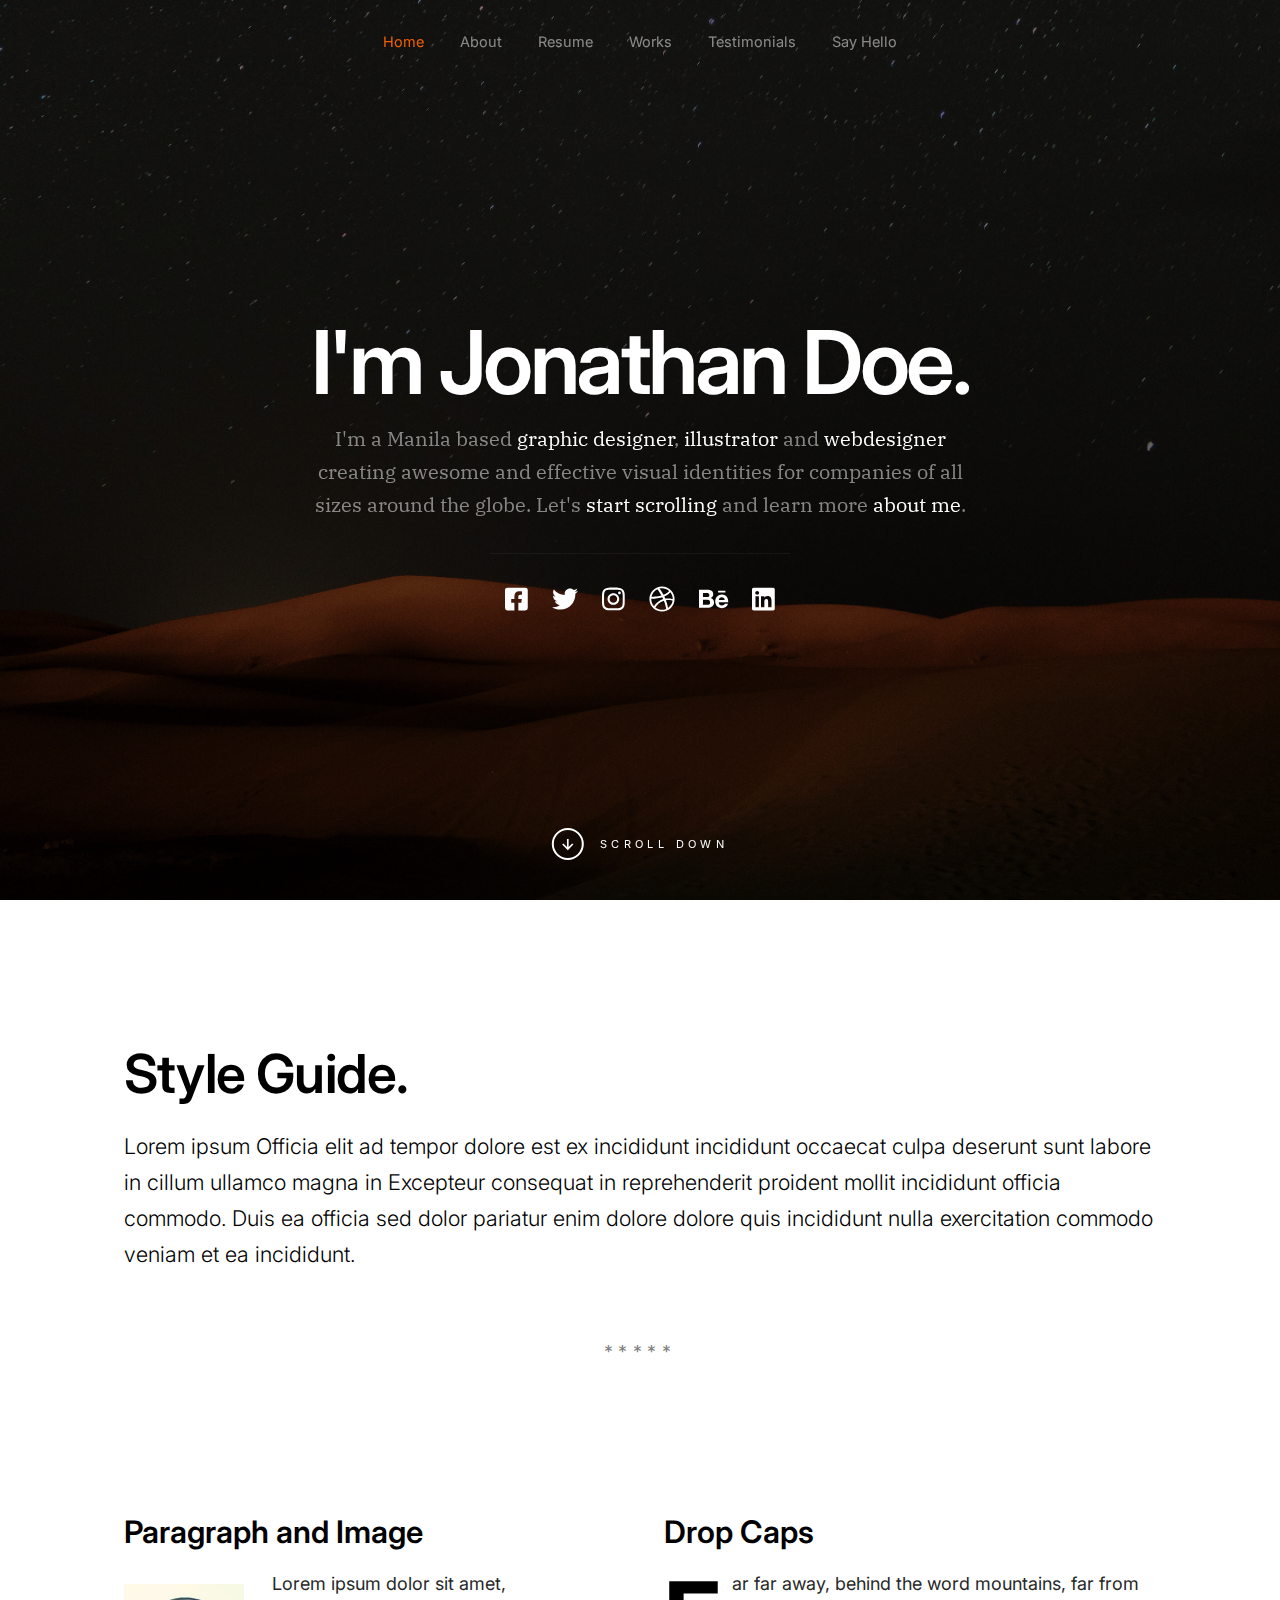
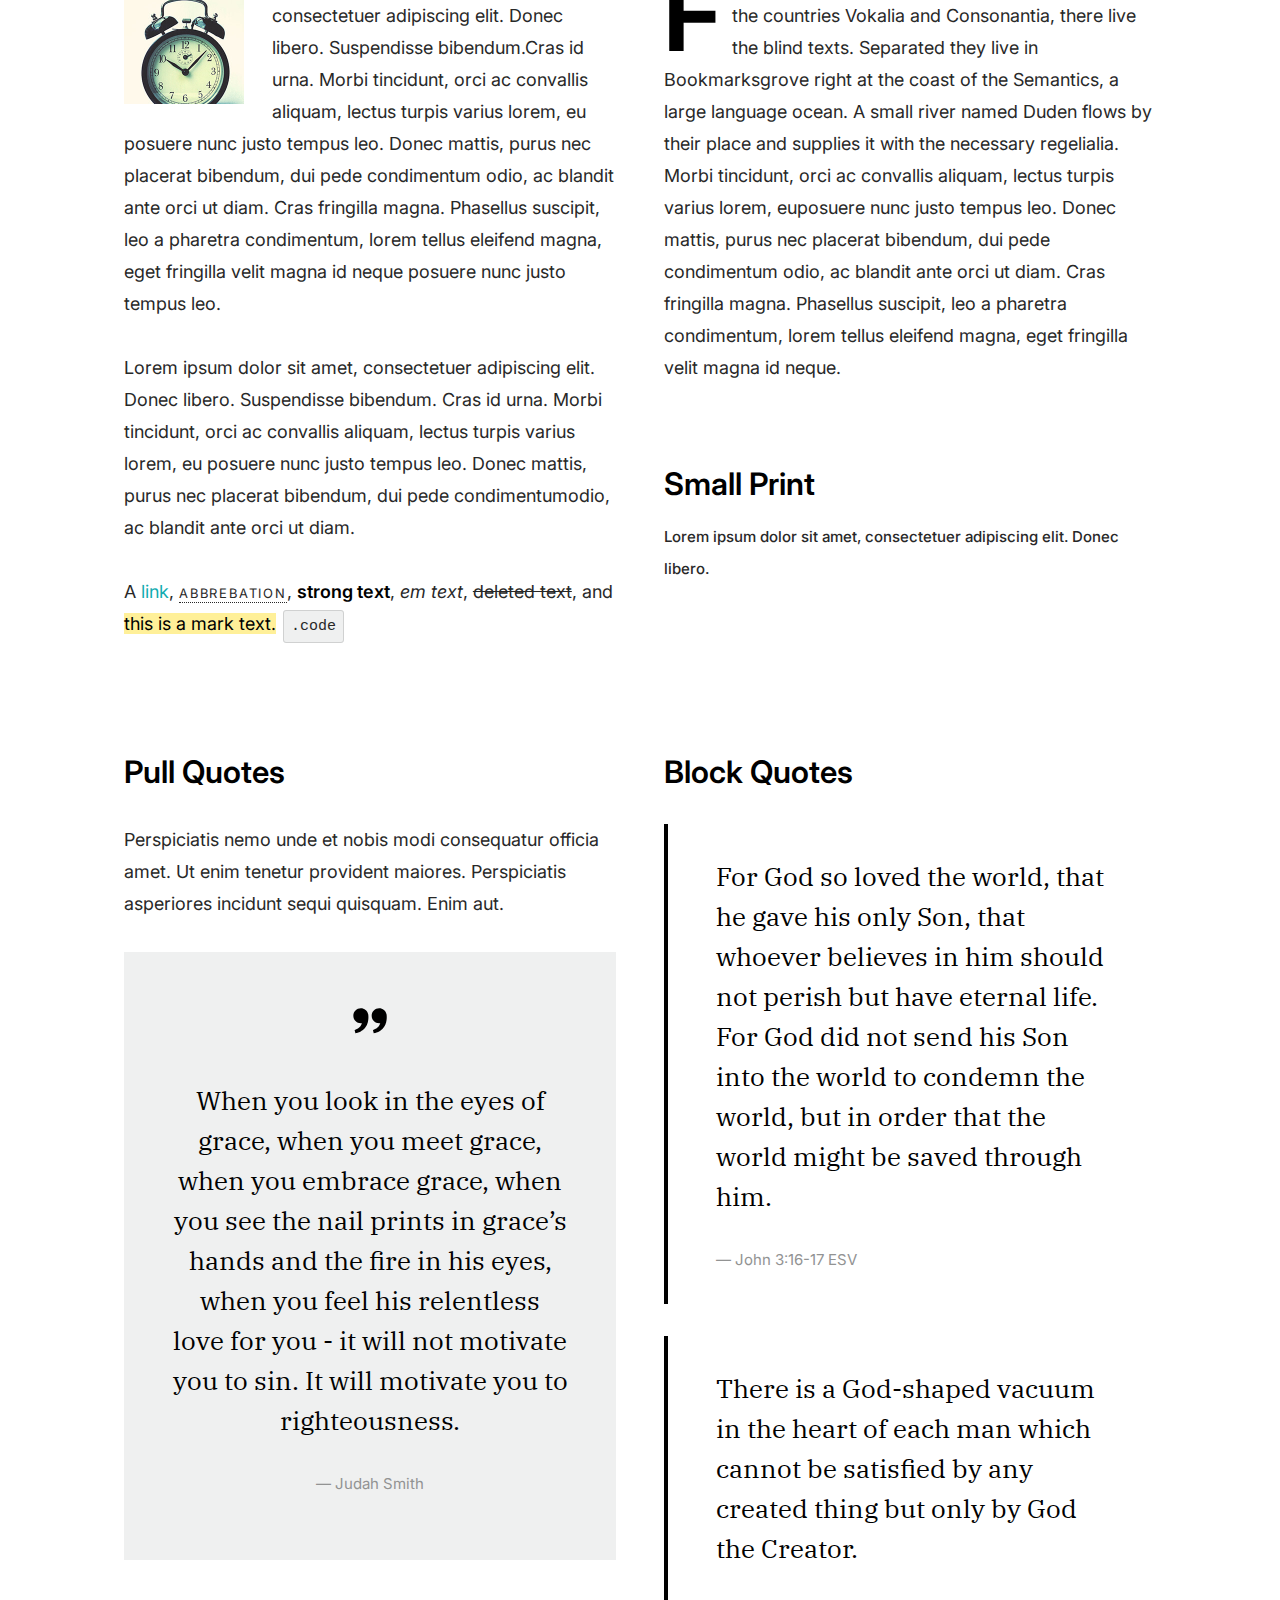
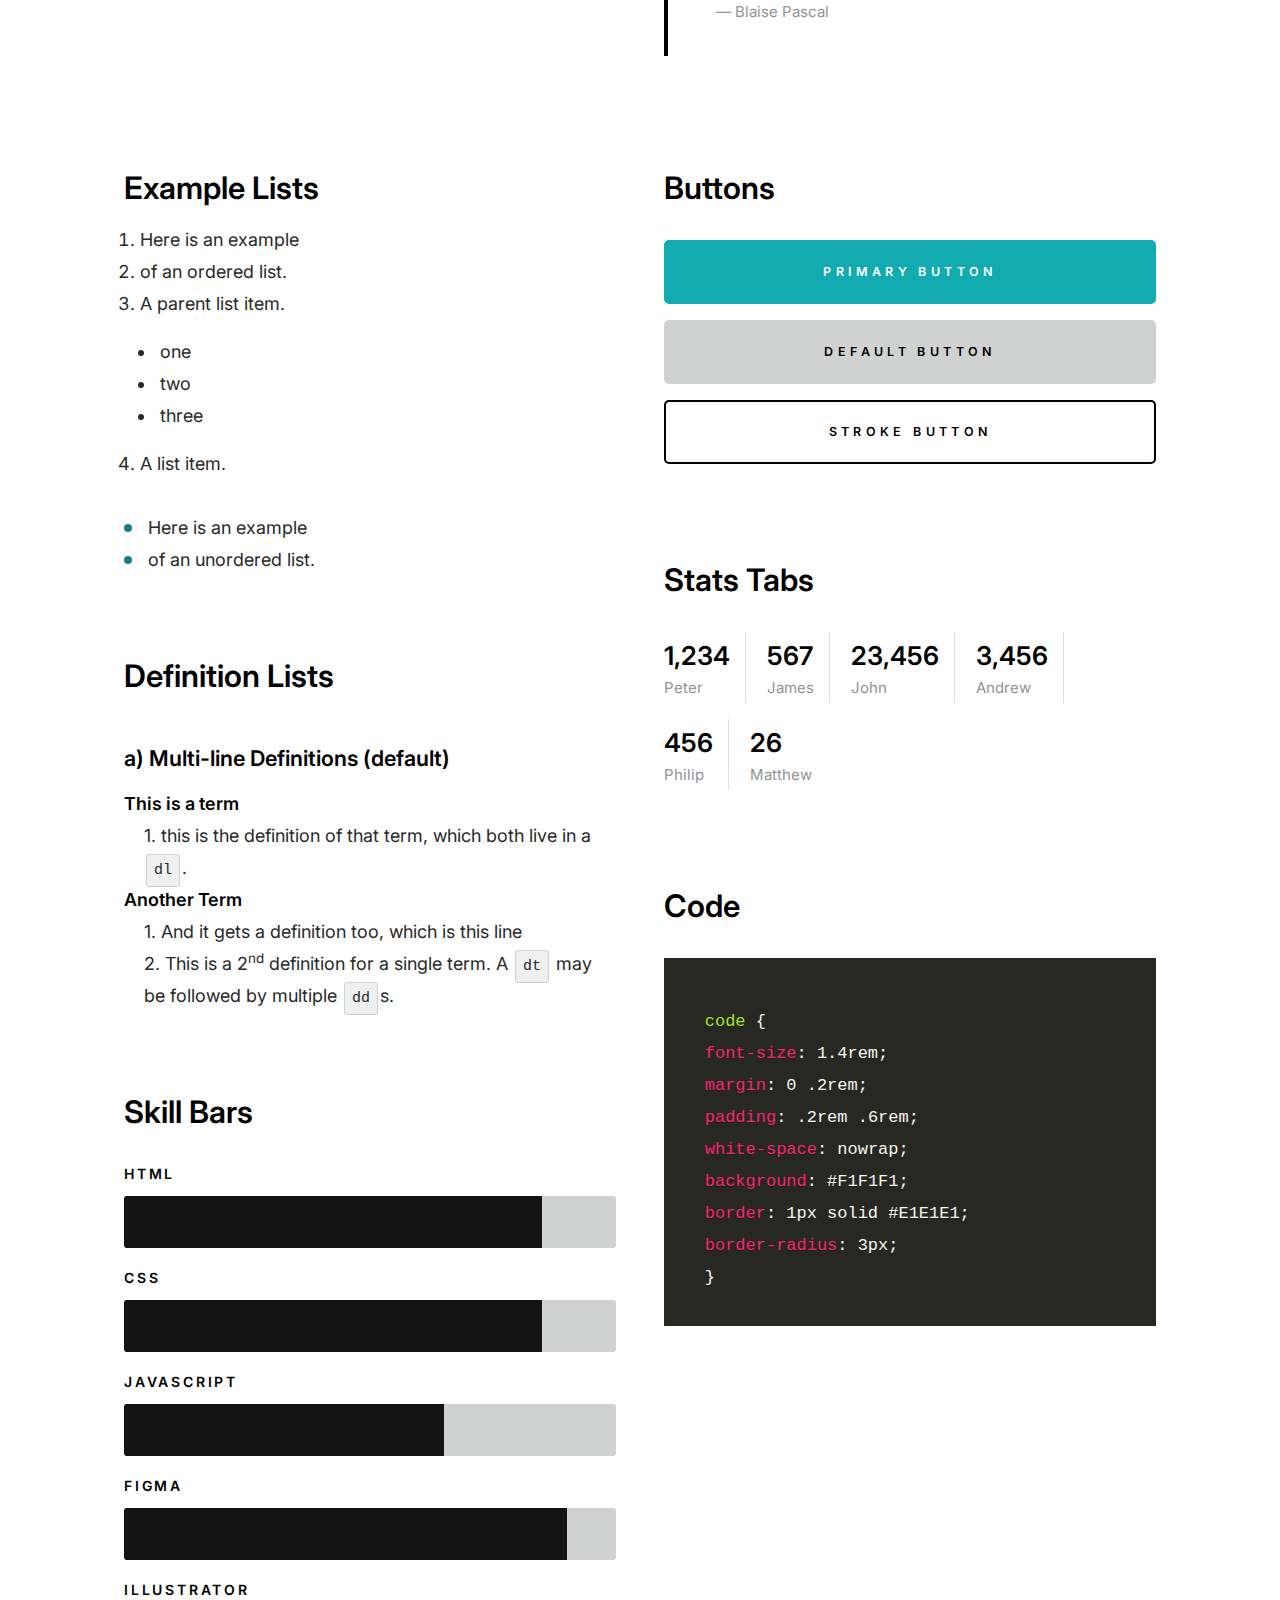
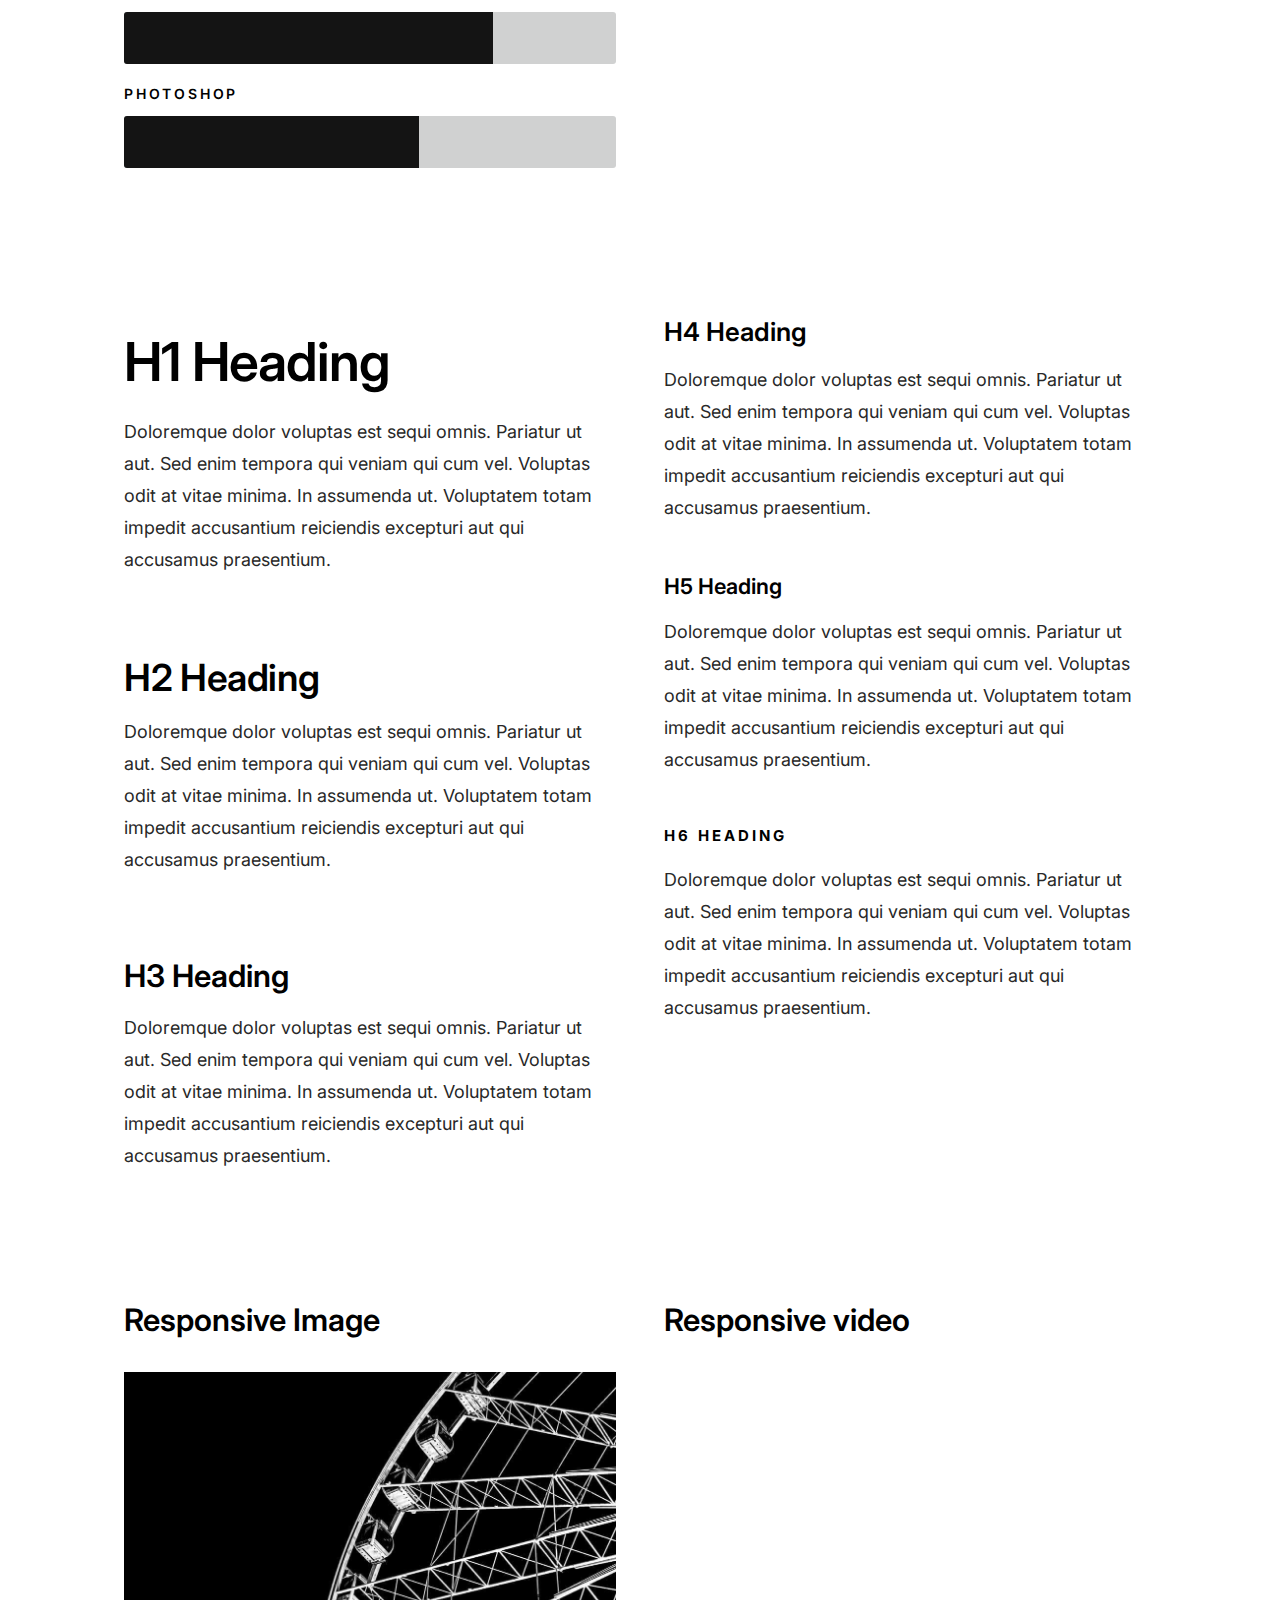
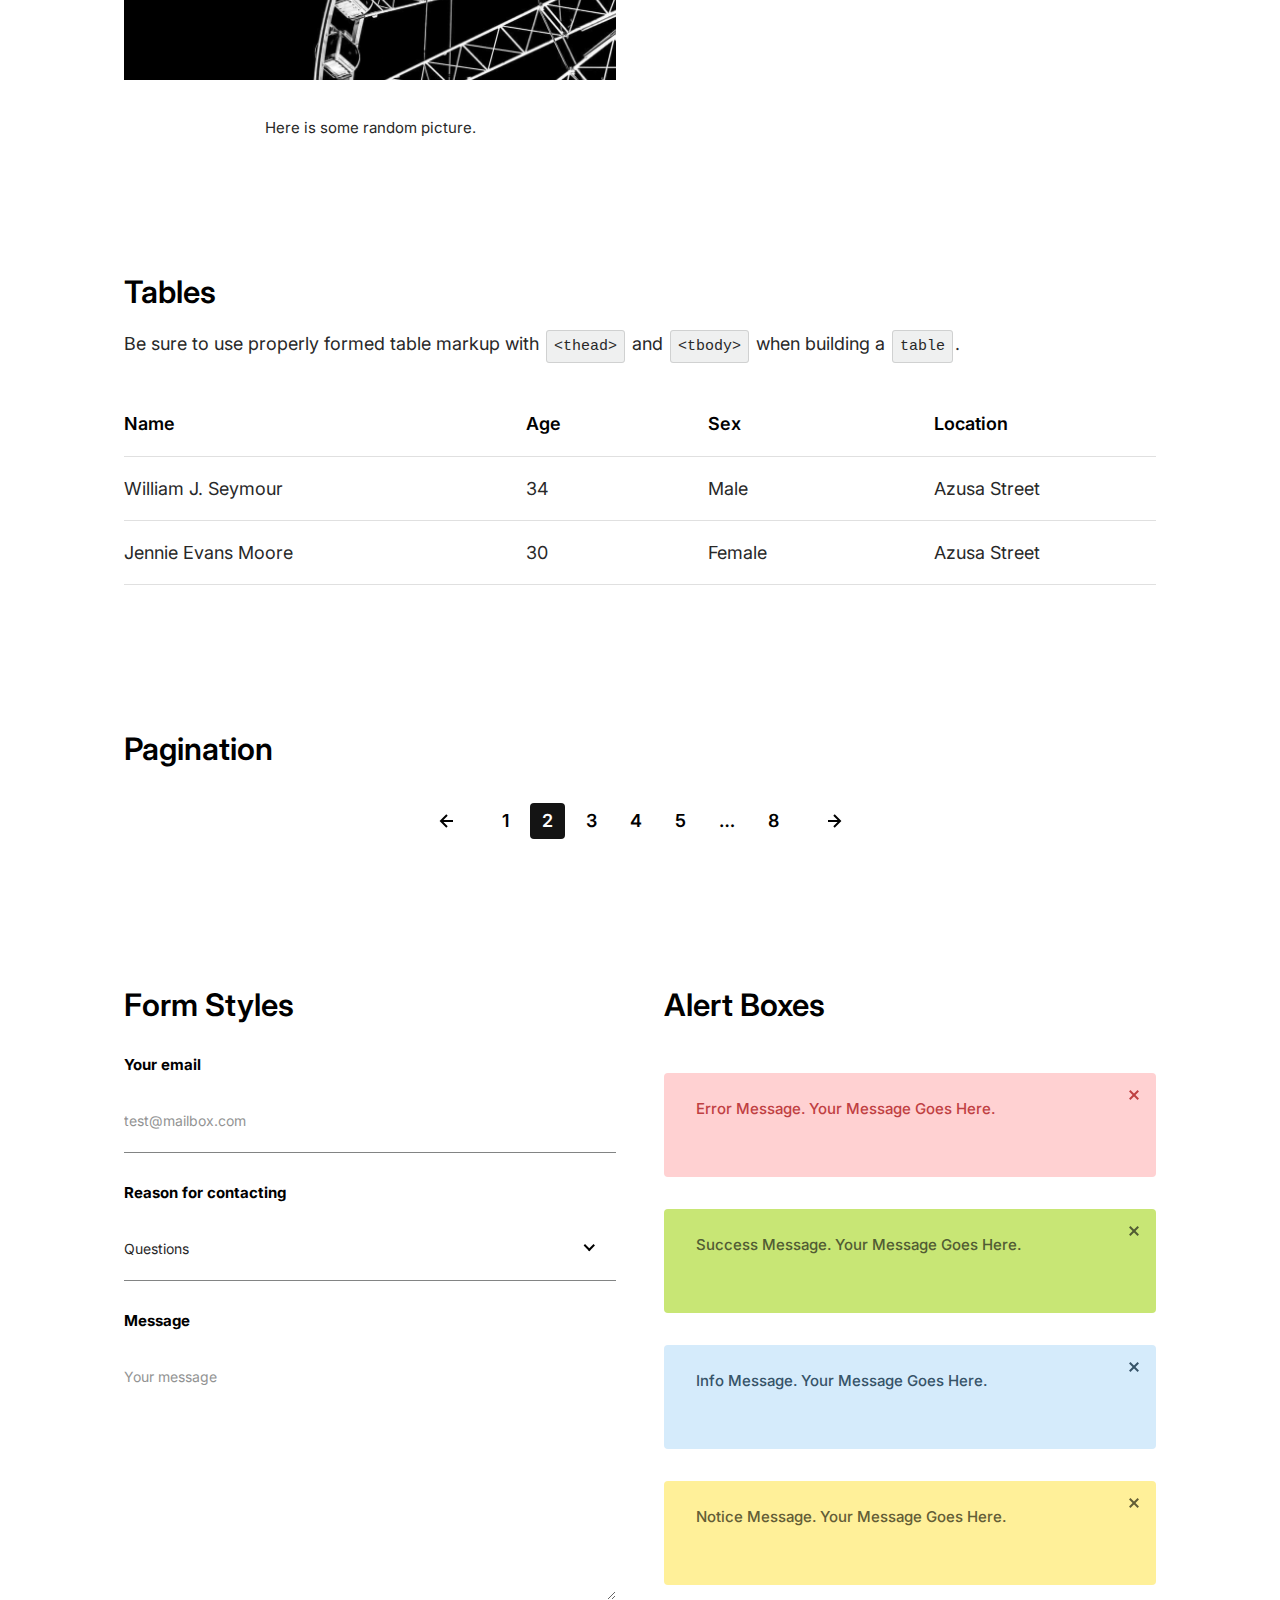
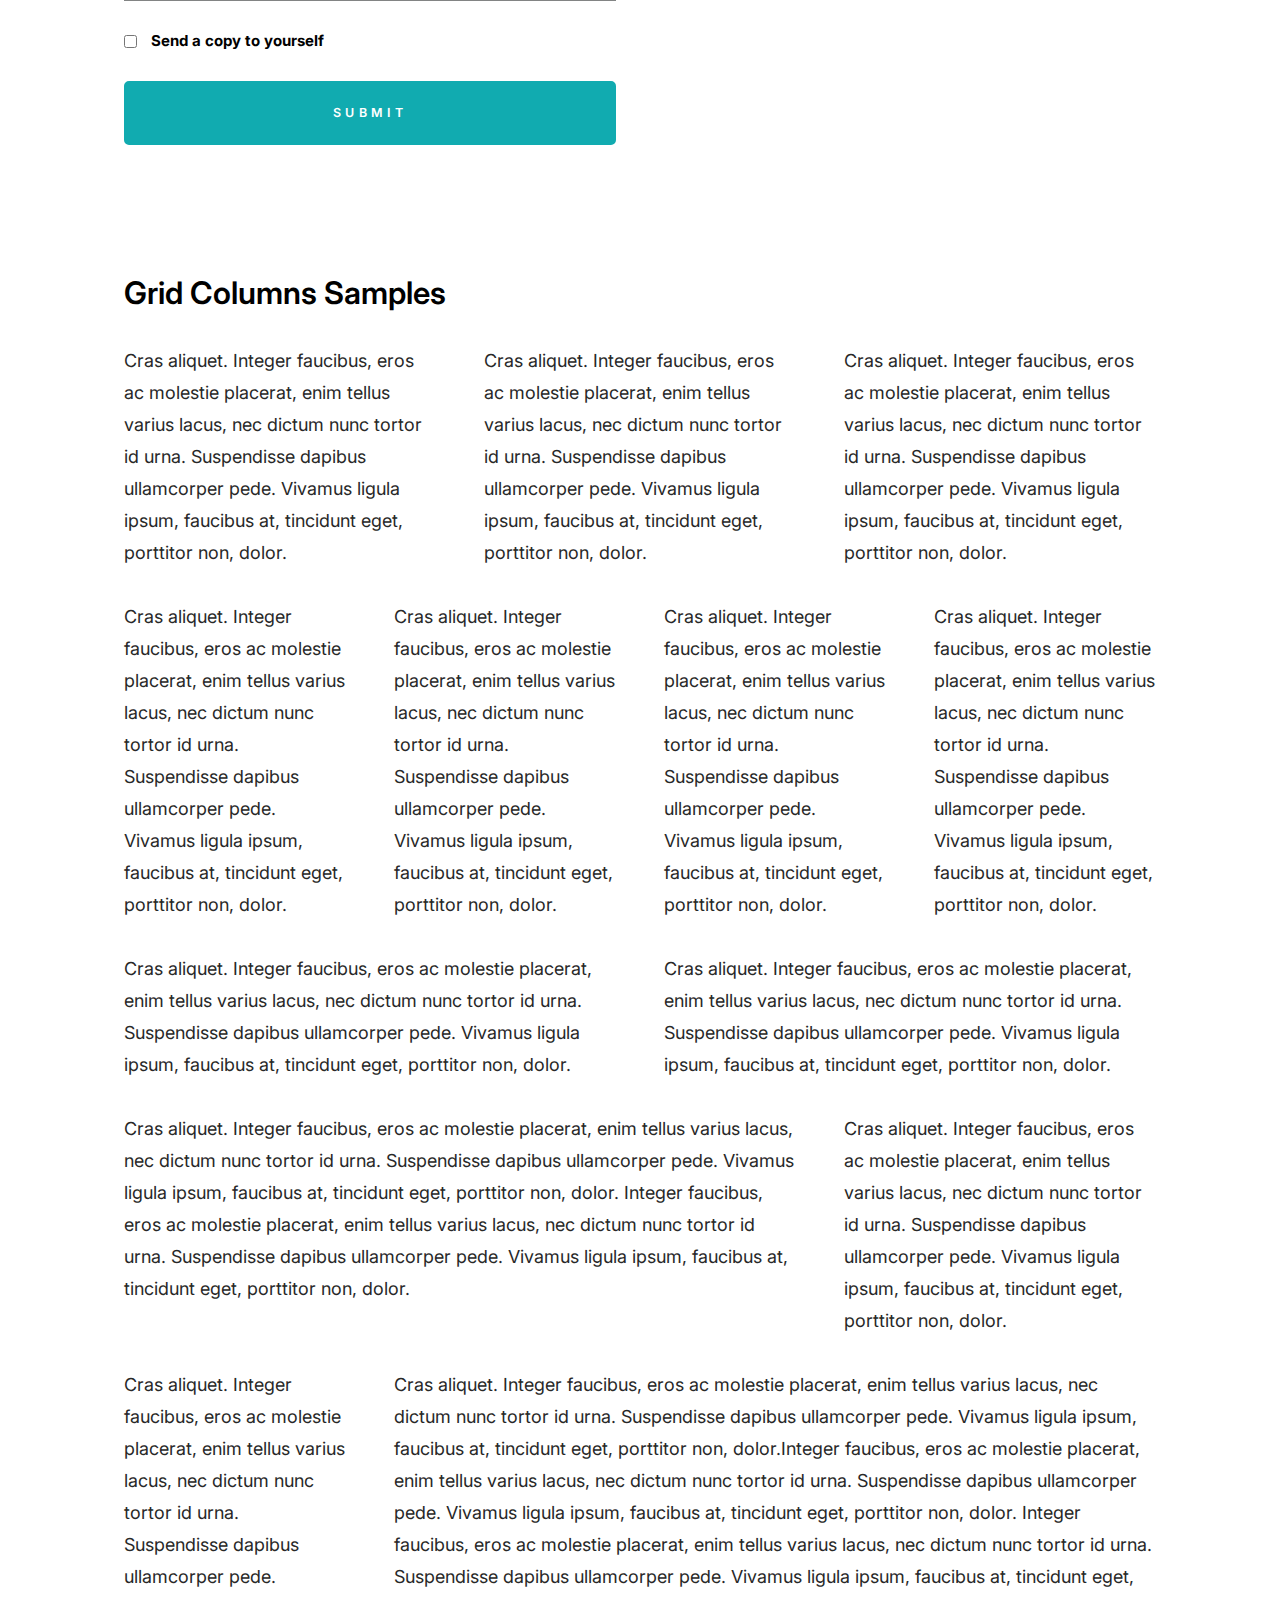
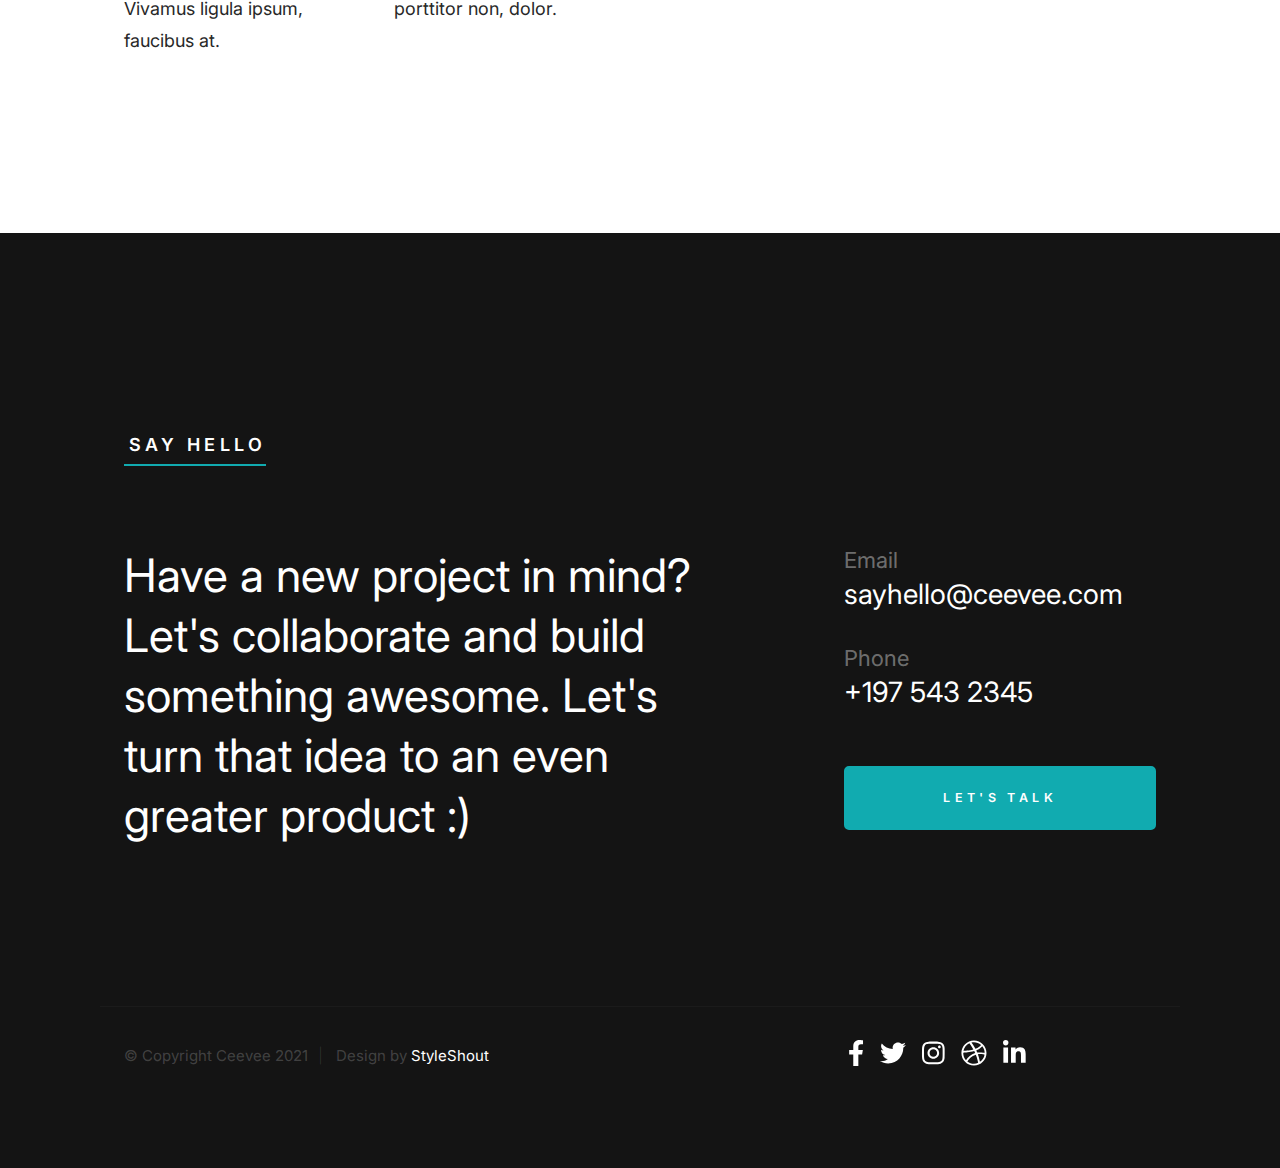
==== commit 73beeb23: "cv theme updated" ====
--- a/styles.html
+++ b/styles.html
@@ -1,11 +1,11 @@
 <!DOCTYPE html>
-<html class="no-js ss-preload" lang="en">
+<html class="no-js" lang="en">
 <head>
 
     <!--- basic page needs
     ================================================== -->
     <meta charset="utf-8">
-    <title>Luther - Styles</title>
+    <title>Styles - Ceevee 2.0</title>
     <meta name="description" content="">
     <meta name="author" content="">
 
@@ -15,13 +15,14 @@
 
     <!-- CSS
     ================================================== -->
+    <link rel="stylesheet" href="css/styles.css">
     <link rel="stylesheet" href="css/vendor.css">
-    <link rel="stylesheet" href="css/styles.css">
 
     <style type="text/css" media="screen">
-        .s-styles {
-            padding-top: var(--vspace-5);
-            padding-bottom: var(--vspace-4);
+        .s-styles { 
+            background-color: white;
+            padding-top: calc(4.5 * var(--space));
+            padding-bottom: calc(4.5 * var(--space));
             position: relative;
         }
         .s-styles .intro h1 {
@@ -29,6 +30,10 @@
         }
     </style>
 
+    <!-- script
+    ================================================== -->
+    <script defer src="js/vendor/fontawesome/all.min.js"></script>
+
     <!-- favicons
     ================================================== -->
     <link rel="apple-touch-icon" sizes="180x180" href="apple-touch-icon.png">
@@ -38,320 +43,307 @@
 
 </head>
 
-<body id="top">
-
-
-    <!-- # preloader
+<body id="top" class="ss-preload">
+
+
+    <!-- preloader
     ================================================== -->
     <div id="preloader">
-        <div id="loader">
-        </div>
+        <div id="loader"></div>
     </div>
 
 
-    <!-- # page wrap
-    ================================================== -->
-    <div class="s-pagewrap">
-
-        <div class="circles">
-            <span></span>
-            <span></span>
-            <span></span>
-            <span></span>
-            <span></span>
-        </div>
-
-
-        <!-- ## site header 
-        ================================================== -->
-        <header class="s-header">
-
-            <div class="header-mobile">
-                <span class="mobile-home-link"><a href="index.html">Luther.</a></span>
-                <a class="mobile-menu-toggle" href="#0"><span>Menu</span></a>
-            </div>
-
-            <div class="row wide main-nav-wrap">
-                <nav class="column lg-12 main-nav">
-                    <ul>
-                        <li><a href="index.html" class="home-link">Luther.</a></li>
-                        <li class="current"><a href="index.html">Intro</a></li>
-                        <li><a href="index.html">About</a></li>
-                        <li><a href="index.html">Works</a></li>
-                        <li><a href="index.html">Say Hello</a></li>
-                    </ul>
-                </nav>
-            </div>
-
-        </header> <!-- end s-header -->
-
-
-        <!-- ## main content
-        ==================================================- -->
-        <main class="s-content">
-
-
-            <!-- ### intro
-            ================================================== -->
-            <section id="intro" class="s-intro">
-
-                <div class="row intro-content wide">
-
-                    <div class="column">
-                        <div class="text-pretitle with-line">
-                            Hello World
-                        </div>
-
-                        <h1 class="text-huge-title">
-                            I am Luther, <br>
-                            a digital designer <br>
-                            & frontend <br> 
-                            developer based <br>
-                            in Somewhere.
-                        </h1>
+    <!-- header
+    ================================================== -->
+    <header class="s-header">
+        <div class="row s-header__nav-wrap">
+            <nav class="s-header__nav">
+                <ul>
+                    <li class="current"><a href="index.html">Home</a></li>
+                    <li><a href="index.html#about">About</a></li>
+                    <li><a href="index.html#resume">Resume</a></li>
+                    <li><a href="index.html#portfolio">Works</a></li>
+                    <li><a href="index.html#testimonials">Testimonials</a></li>
+                    <li><a href="index.html#contact">Say Hello</a></li>
+                </ul>
+            </nav>
+        </div> <!-- end row -->
+        
+        <a class="s-header__menu-toggle" href="#0" title="Menu">
+            <span class="s-header__menu-icon"></span>
+        </a>
+    </header> <!-- end s-header -->
+
+
+    <!-- hero
+    ================================================== -->
+    <section id="hero" class="s-hero target-section">
+
+        <div class="s-hero__bg rellax" data-rellax-speed="-7"></div>
+
+        <div class="row s-hero__content">
+            <div class="column">
+
+                <div class="s-hero__content-about">
+
+                    <h1>I'm Jonathan Doe.</h1>
+
+                    <h3>
+                    I'm a Manila based <span>graphic designer</span>, <span>illustrator</span> and <span>webdesigner</span> creating awesome and
+                    effective visual identities for companies of all sizes around the globe. Let's <a href="#about">start scrolling</a>
+                    and learn more <a href="#about">about me</a>.
+                    </h3>
+
+                    <div class="s-hero__content-social">
+                        <a href="#0"><i class="fab fa-facebook-square" aria-hidden="true"></i></a>
+                        <a href="#0"><i class="fab fa-twitter" aria-hidden="true"></i></a>
+                        <a href="#0"><i class="fab fa-instagram" aria-hidden="true"></i></a>
+                        <a href="#0"><i class="fab fa-dribbble" aria-hidden="true"></i></a>
+                        <a href="#0"><i class="fab fa-behance" aria-hidden="true"></i></a>
+                        <a href="#0"><i class="fab fa-linkedin" aria-hidden="true"></i></a>
                     </div>
 
-                    <ul class="intro-social">
-                        <li><a href="#0">Behance</a></li>
-                        <li><a href="#0">Twitter</a></li>
-                        <li><a href="#0">Dribbble</a></li>
-                        <li><a href="#0">Instagram</a></li>
-                    </ul>
-
-                </div> <!-- end intro content -->
-
-                <a href="#styles" class="intro-scrolldown smoothscroll">
-                    <svg width="24" height="24" viewBox="0 0 24 24" xmlns="http://www.w3.org/2000/svg" fill-rule="evenodd" clip-rule="evenodd"><path d="M11 21.883l-6.235-7.527-.765.644 7.521 9 7.479-9-.764-.645-6.236 7.529v-21.884h-1v21.883z"/></svg>
-                </a>
-
-            </section> <!-- end s-intro -->
-
-
-            <!-- ### styles
-            ================================================== -->
-            <div id="styles" class="s-styles">
-
-                <div class="row">
-
-                    <div class="column lg-12 intro">
-
-                        <h1>Style Guide.</h1>
-
-                        <p class="lead">Lorem ipsum Officia elit ad tempor dolore est ex incididunt incididunt occaecat culpa deserunt 
-                        sunt labore in cillum ullamco magna in Excepteur consequat in reprehenderit proident mollit incididunt officia commodo.
-                        Duis ea officia sed dolor pariatur enim dolore dolore quis incididunt nulla exercitation commodo veniam et ea incididunt.
+                </div> <!-- end s-hero__content-about -->
+
+            </div>
+        </div> <!-- s-hero__content -->
+
+        <div class="s-hero__scroll">
+            <a href="#styles" class="s-hero__scroll-link smoothscroll">
+                <span class="scroll-arrow">
+                    <svg xmlns="http://www.w3.org/2000/svg" width="24" height="24" viewBox="0 0 24 24" style="fill:rgba(0, 0, 0, 1);transform:;-ms-filter:"><path d="M18.707 12.707L17.293 11.293 13 15.586 13 6 11 6 11 15.586 6.707 11.293 5.293 12.707 12 19.414z"></path></svg>
+                </span>
+                <span class="scroll-text">Scroll Down</span>
+            </a>
+        </div> <!-- s-hero__scroll -->
+
+    </section> <!-- end s-hero -->
+
+
+    <!-- s-styles
+    ================================================== -->
+    <section id="styles" class="s-styles">
+
+        <div class="row">
+
+            <div class="column large-12 intro">
+
+                <h1>Style Guide.</h1>
+
+                <p class="lead">Lorem ipsum Officia elit ad tempor dolore est ex incididunt incididunt occaecat culpa deserunt 
+                sunt labore in cillum ullamco magna in Excepteur consequat in reprehenderit proident mollit incididunt officia commodo.
+                Duis ea officia sed dolor pariatur enim dolore dolore quis incididunt nulla exercitation commodo veniam et ea incididunt.
+                </p>
+
+                <hr class="fancy">
+            </div>
+
+        </div> <!-- end row -->
+
+        <div class="row">
+
+            <div class="column large-6 tab-12">
+
+                <h3>Paragraph and Image</h3>
+
+                <p><a href="#"><img width="120" height="120" class="h-pull-left" alt="sample-image" src="images/sample-image.jpg"></a>
+                Lorem ipsum dolor sit amet, consectetuer adipiscing elit. Donec libero. Suspendisse bibendum.Cras id urna. Morbi 
+                tincidunt, orci ac convallis aliquam, lectus turpis varius lorem, eu posuere nunc justo tempus leo. Donec mattis, 
+                purus nec placerat bibendum, dui pede condimentum odio, ac blandit ante orci ut diam. Cras fringilla magna. 
+                Phasellus suscipit, leo a pharetra condimentum, lorem tellus eleifend magna, eget fringilla velit magna id 
+                neque posuere nunc justo tempus leo. </p>
+
+                <p>
+                Lorem ipsum dolor sit amet, consectetuer adipiscing elit. Donec libero. Suspendisse bibendum. Cras id urna. 
+                Morbi tincidunt, orci ac convallis aliquam, lectus turpis varius lorem, eu posuere nunc justo tempus leo. 
+                Donec mattis, purus nec placerat bibendum, dui pede condimentumodio, ac blandit ante orci ut diam.	
+                </p>
+
+                <p>A <a href="#">link</a>,
+                <abbr title="this really isn't a very good description">abbrebation</abbr>,
+                <strong>strong text</strong>,
+                <em>em text</em>,
+                <del>deleted text</del>, and
+                <mark>this is a mark text.</mark>
+                <code>.code</code>
+                </p>
+
+            </div>
+
+            <div class="column large-6 tab-12">
+
+                <h3>Drop Caps</h3>
+
+                <p class="drop-cap">Far far away, behind the word mountains, far from the countries Vokalia and Consonantia,
+                there live the blind texts. Separated they live in Bookmarksgrove right at the coast of the
+                Semantics, a large language ocean. A small river named Duden flows by their place and supplies it with the 
+                necessary regelialia. Morbi tincidunt, orci ac convallis aliquam, lectus turpis varius lorem, 
+                euposuere nunc justo tempus leo. Donec mattis, purus nec placerat bibendum, dui pede condimentum odio, 
+                ac blandit ante orci ut diam. Cras fringilla magna. Phasellus suscipit, leo a pharetra condimentum, 
+                lorem tellus eleifend magna, eget fringilla velit magna id neque.
+                </p>
+
+                <h3>Small Print</h3>
+
+                <p><small>Lorem ipsum dolor sit amet, consectetuer adipiscing elit. Donec libero.</small></p>
+
+            </div>
+
+        </div> <!-- end row -->
+
+        <div class="row">
+
+            <div class="column large-6 tab-12">
+
+                <h3 class="h-add-bottom">Pull Quotes</h3>
+
+                <p>
+                Perspiciatis nemo unde et nobis modi consequatur officia amet. Ut enim 
+                tenetur provident maiores. Perspiciatis asperiores incidunt sequi 
+                quisquam. Enim aut. 
+                </p>
+
+                <figure class="pull-quote">
+                    <blockquote>
+                        <p>
+                        When you look in the eyes of grace, when you meet grace, 
+                        when you embrace grace, when you see the nail prints in 
+                        grace’s hands and the fire in his eyes, when you feel his 
+                        relentless love for you - it will not motivate you to sin. 
+                        It will motivate you to righteousness.
                         </p>
 
-                        <hr>
-                    </div>
-
-                </div> <!-- end row -->
-
-                <div class="row">
-
-                    <div class="column lg-6 tab-12">
-
-                        <h3>Paragraph and Image</h3>
-
-                        <p><a href="#"><img width="120" height="120" class="u-pull-left" alt="sample-image" src="images/sample-image.jpg"></a>
-                        Lorem ipsum dolor sit amet, consectetuer adipiscing elit. Donec libero. Suspendisse bibendum.Cras id urna. Morbi 
-                        tincidunt, orci ac convallis aliquam, lectus turpis varius lorem, eu posuere nunc justo tempus leo. Donec mattis, 
-                        purus nec placerat bibendum, dui pede condimentum odio, ac blandit ante orci ut diam. Cras fringilla magna. 
-                        Phasellus suscipit, leo a pharetra condimentum, lorem tellus eleifend magna, eget fringilla velit magna id 
-                        neque posuere nunc justo tempus leo. </p>
-
-                        <p>
-                        Lorem ipsum dolor sit amet, consectetuer adipiscing elit. Donec libero. Suspendisse bibendum. Cras id urna. 
-                        Morbi tincidunt, orci ac convallis aliquam, lectus turpis varius lorem, eu posuere nunc justo tempus leo. 
-                        Donec mattis, purus nec placerat bibendum, dui pede condimentumodio, ac blandit ante orci ut diam.	
-                        </p>
-
-                        <p>A <a href="#">link</a>,
-                        <abbr title="this really isn't a very good description">abbrebation</abbr>,
-                        <strong>strong text</strong>,
-                        <em>em text</em>,
-                        <del>deleted text</del>, and
-                        <mark>this is a mark text.</mark>
-                        <code>.code</code>
-                        </p>
-
-                    </div>
-
-                    <div class="column lg-6 tab-12">
-
-                        <h3>Drop Caps</h3>
-
-                        <p class="drop-cap">Far far away, behind the word mountains, far from the countries Vokalia and Consonantia,
-                        there live the blind texts. Separated they live in Bookmarksgrove right at the coast of the
-                        Semantics, a large language ocean. A small river named Duden flows by their place and supplies it with the 
-                        necessary regelialia. Morbi tincidunt, orci ac convallis aliquam, lectus turpis varius lorem, 
-                        euposuere nunc justo tempus leo. Donec mattis, purus nec placerat bibendum, dui pede condimentum odio, 
-                        ac blandit ante orci ut diam. Cras fringilla magna. Phasellus suscipit, leo a pharetra condimentum, 
-                        lorem tellus eleifend magna, eget fringilla velit magna id neque.
-                        </p>
-
-                        <h3>Small Print</h3>
-
-                        <p><small>Lorem ipsum dolor sit amet, consectetuer adipiscing elit. Donec libero.</small></p>
-
-                    </div>
-
-                </div> <!-- end row -->
-
-                <div class="row">
-
-                    <div class="column lg-6 tab-12">
-
-                        <h3 class="u-add-bottom">Pull Quotes</h3>
-
-                        <p>
-                        Perspiciatis nemo unde et nobis modi consequatur officia amet. Ut enim 
-                        tenetur provident maiores. Perspiciatis asperiores incidunt sequi 
-                        quisquam. Enim aut. 
-                        </p>
-
-                        <figure class="pull-quote">
-                            <blockquote>
-                                <p>
-                                When you look in the eyes of grace, when you meet grace, 
-                                when you embrace grace, when you see the nail prints in 
-                                grace’s hands and the fire in his eyes, when you feel his 
-                                relentless love for you - it will not motivate you to sin. 
-                                It will motivate you to righteousness.
-                                </p>
-
-                                <footer>
-                                    <cite>Judah Smith</cite>
-                                </footer>
-                            </blockquote>
-                        </figure>
-
-
-                    </div>
-
-                    <div class="column lg-6 tab-12">
-
-                        <h3 class="u-add-bottom">Block Quotes</h3>
-
-                        <blockquote cite="http://where-i-got-my-info-from.com">
-                            <p>
-                            For God so loved the world, that he gave his only Son, that whoever believes in 
-                            him should not perish but have eternal life. For God did not send his Son into 
-                            the world to condemn the world, but in order that the world might be 
-                            saved through him.
-                            </p>
-
-                            <footer>
-                                <cite>
-                                    <a href="#0">John 3:16-17 ESV</a>
-                                </cite>
-                            </footer>
-
-                        </blockquote>
-
-                        <blockquote>
-                            <p>There is a God-shaped vacuum in the heart of each man which cannot be satisfied 
-                            by any created thing but only by God the Creator.</p>
-
-                            <footer>
-                                <cite>Blaise Pascal</cite>
-                            </footer>
-
-                        </blockquote>
-
-                    </div>
-
-                </div> <!-- end row -->
-
-                <div class="row u-add-half-bottom">
-
-                    <div class="column lg-6 tab-12">
-
-                        <h3>Example Lists</h3>
-
-                        <ol>
-                            <li>Here is an example</li>
-                            <li>of an ordered list.</li>
-                            <li>A parent list item.
-                                <ul>
-                                    <li>one</li>
-                                    <li>two</li>
-                                    <li>three</li>
-                                </ul>
-                                </li>
-                                <li>A list item.</li>
-                            </ol>
-
-                        <ul class="disc">
-                            <li>Here is an example</li>
-                            <li>of an unordered list.</li>
+                        <footer>
+                            <cite>Judah Smith</cite>
+                        </footer>
+                    </blockquote>
+                </figure>
+
+            </div>
+
+            <div class="column large-6 tab-12">
+
+                <h3 class="h-add-bottom">Block Quotes</h3>
+
+                <blockquote cite="http://where-i-got-my-info-from.com">
+                    <p>
+                    For God so loved the world, that he gave his only Son, that whoever believes in 
+                    him should not perish but have eternal life. For God did not send his Son into 
+                    the world to condemn the world, but in order that the world might be 
+                    saved through him.
+                    </p>
+
+                    <footer>
+                        <cite>
+                            <a href="#0">John 3:16-17 ESV</a>
+                        </cite>
+                    </footer>
+
+                </blockquote>
+
+                <blockquote>
+                    <p>There is a God-shaped vacuum in the heart of each man which cannot be satisfied 
+                    by any created thing but only by God the Creator.</p>
+
+                    <footer>
+                        <cite>Blaise Pascal</cite>
+                    </footer>
+
+                </blockquote>
+
+            </div>
+
+        </div> <!-- end row -->
+
+        <div class="row h-add-half-bottom">
+
+            <div class="column large-6 tab-12">
+
+                <h3>Example Lists</h3>
+
+                <ol>
+                    <li>Here is an example</li>
+                    <li>of an ordered list.</li>
+                    <li>A parent list item.
+                        <ul>
+                            <li>one</li>
+                            <li>two</li>
+                            <li>three</li>
                         </ul>
-
-                        <h3>Definition Lists</h3>
-
-                        <h5>a) Multi-line Definitions (default) </h5>
-
-                        <dl class="dictionary-style">
-                            <dt><strong>This is a term</strong></dt>
-                                <dd>this is the definition of that term, which both live in a <code>dl</code>.</dd>
-                            <dt><strong>Another Term</strong></dt>
-                                <dd>And it gets a definition too, which is this line</dd>
-                                <dd>This is a 2<sup>nd</sup> definition for a single term. A <code>dt</code> may be followed by multiple <code>dd</code>s.</dd>
-                        </dl>
-
-                        <h3 class="u-add-bottom">Skill Bars</h3>
-
-                        <ul class="skill-bars">
-                            <li>
-                            <div class="progress percent90"><span>90%</span></div>
-                            <strong>HTML</strong>
-                            </li>
-                            <li>
-                            <div class="progress percent85"><span>85%</span></div>
-                            <strong>CSS</strong>
-                            </li>
-                            <li>
-                            <div class="progress percent70"><span>70%</span></div>
-                            <strong>Javascript</strong>
-                            </li>
-                            <li>
-                            <div class="progress percent95"><span>95%</span></div>
-                            <strong>PHP</strong>
-                            </li>
-                            <li>
-                            <div class="progress percent75"><span>75%</span></div>
-                            <strong>Illustrator</strong>
-                            </li>
-                            <li>
-                            <div class="progress percent90"><span>90%</span></div>
-                            <strong>Figma</strong>
-                            </li>
-                        </ul>
-
-                    </div>
-
-                    <div class="column lg-6 tab-12">
-
-                        <h3 class="u-add-bottom">Buttons</h3>
-
-                        <p>
-                            <a class="btn btn--primary u-fullwidth" href="#0">Primary Button</a>
-                            <a class="btn u-fullwidth" href="#0">Default Button</a>
-                            <a class="btn btn--stroke u-fullwidth" href="#0">Stroke Button</a>
-                        </p>
-
-                        <h3>Stats Tabs</h3>
-
-                        <ul class="stats-tabs">
-                            <li><a href="#0">1,234 <em>Peter</em></a></li>
-                            <li><a href="#0">567 <em>James</em></a></li>
-                            <li><a href="#0">23,456 <em>John</em></a></li>
-                            <li><a href="#0">3,456 <em>Andrew</em></a></li>
-                            <li><a href="#0">456 <em>Philip</em></a></li>
-                            <li><a href="#0">26 <em>Matthew</em></a></li>
-                        </ul>
-
-                        <h3 class="u-add-bottom">Code</h3>
+                        </li>
+                        <li>A list item.</li>
+                    </ol>
+
+                <ul class="disc">
+                    <li>Here is an example</li>
+                    <li>of an unordered list.</li>
+                </ul>
+
+                <h3>Definition Lists</h3>
+
+                <h5>a) Multi-line Definitions (default) </h5>
+
+                <dl class="dictionary-style">
+                    <dt><strong>This is a term</strong></dt>
+                        <dd>this is the definition of that term, which both live in a <code>dl</code>.</dd>
+                    <dt><strong>Another Term</strong></dt>
+                        <dd>And it gets a definition too, which is this line</dd>
+                        <dd>This is a 2<sup>nd</sup> definition for a single term. A <code>dt</code> may be followed by multiple <code>dd</code>s.</dd>
+                </dl>
+
+                <h3 class="h-add-bottom">Skill Bars</h3>
+
+                <ul class="skill-bars-fat">
+                    <li>
+                    <div class="progress percent85"></div>
+                    <strong>HTML</strong>
+                    </li>
+                    <li>
+                    <div class="progress percent85"></div>
+                    <strong>CSS</strong>
+                    </li>
+                    <li>
+                    <div class="progress percent65"></div>
+                    <strong>Javascript</strong>
+                    </li>
+                    <li>
+                    <div class="progress percent90"></div>
+                    <strong>Figma</strong>
+                    </li>
+                    <li>
+                    <div class="progress percent75"></div>
+                    <strong>Illustrator</strong>
+                    </li>
+                    <li>
+                    <div class="progress percent60"></div>
+                    <strong>Photoshop</strong>
+                    </li>
+                </ul>
+
+            </div>
+
+            <div class="column large-6 tab-12">
+
+                <h3 class="h-add-bottom">Buttons</h3>
+
+                <p>
+                    <a class="btn btn--primary h-full-width" href="#0">Primary Button</a>
+                    <a class="btn h-full-width" href="#0">Default Button</a>
+                    <a class="btn btn--stroke h-full-width" href="#0">Stroke Button</a>
+                </p>
+
+                <h3>Stats Tabs</h3>
+
+                <ul class="stats-tabs">
+                    <li><a href="#0">1,234 <em>Peter</em></a></li>
+                    <li><a href="#0">567 <em>James</em></a></li>
+                    <li><a href="#0">23,456 <em>John</em></a></li>
+                    <li><a href="#0">3,456 <em>Andrew</em></a></li>
+                    <li><a href="#0">456 <em>Philip</em></a></li>
+                    <li><a href="#0">26 <em>Matthew</em></a></li>
+                </ul>
+
+                <h3 class="h-add-bottom">Code</h3>
 
 <pre><code class="language-css">
     code {
@@ -365,430 +357,438 @@
     }
 </code></pre>
 
+            </div>
+
+        </div> <!-- end row -->
+
+        <div class="row h-add-half-bottom">
+
+            <div class="column large-6 tab-12">
+                    
+                <h1>H1 Heading</h1>
+                <p>Doloremque dolor voluptas est sequi omnis. Pariatur ut aut. Sed enim tempora qui veniam qui cum vel. 
+                Voluptas odit at vitae minima. In assumenda ut. Voluptatem totam impedit accusantium reiciendis excepturi aut qui accusamus praesentium.</p>
+
+                <h2>H2 Heading</h2>
+                <p>Doloremque dolor voluptas est sequi omnis. Pariatur ut aut. Sed enim tempora qui veniam qui cum vel. 
+                Voluptas odit at vitae minima. In assumenda ut. Voluptatem totam impedit accusantium reiciendis excepturi aut qui accusamus praesentium.</p>
+
+                <h3>H3 Heading</h3>
+                <p>Doloremque dolor voluptas est sequi omnis. Pariatur ut aut. Sed enim tempora qui veniam qui cum vel. 
+                Voluptas odit at vitae minima. In assumenda ut. Voluptatem totam impedit accusantium reiciendis excepturi aut qui accusamus praesentium.</p>
+
+                
+            </div>
+
+            <div class="column large-6 tab-12">
+                <h4>H4 Heading</h4>
+                <p>Doloremque dolor voluptas est sequi omnis. Pariatur ut aut. Sed enim tempora qui veniam qui cum vel. 
+                Voluptas odit at vitae minima. In assumenda ut. Voluptatem totam impedit accusantium reiciendis excepturi aut qui accusamus praesentium.</p>
+
+                <h5>H5 Heading</h5>
+                <p>Doloremque dolor voluptas est sequi omnis. Pariatur ut aut. Sed enim tempora qui veniam qui cum vel. 
+                Voluptas odit at vitae minima. In assumenda ut. Voluptatem totam impedit accusantium reiciendis excepturi aut qui accusamus praesentium.</p>
+
+                <h6>H6 Heading</h6>
+                <p>Doloremque dolor voluptas est sequi omnis. Pariatur ut aut. Sed enim tempora qui veniam qui cum vel. 
+                Voluptas odit at vitae minima. In assumenda ut. Voluptatem totam impedit accusantium reiciendis excepturi aut qui accusamus praesentium.</p>
+    
+                
+            </div>
+
+        </div> <!-- end row -->
+
+        <div class="row h-add-half-bottom">
+
+            <div class="column large-6 tab-12">
+
+                <h3 class="h-add-bottom">Responsive Image</h3>
+
+                <figure>
+                    <img src="images/wheel-500.jpg" 
+                    srcset="images/wheel-1000.jpg 1000w, 
+                    images/wheel-500.jpg 500w" 
+                    sizes="(max-width: 1000px) 100vw, 1000px" alt="">
+
+                    <figcaption>
+                        Here is some random picture.
+                    </figcaption>
+                </figure>
+
+            </div>
+
+            <div class="column large-6 tab-12">
+
+                <h3 class="h-add-bottom">Responsive video</h3>
+
+                <div class="video-container">
+                <iframe title="vimeo-player" src="https://player.vimeo.com/video/14592941" width="640" height="360" frameborder="0" allowfullscreen></iframe>                
+                </div>
+
+            </div>
+            
+        </div> <!-- end row -->
+
+        <div class="row h-add-bottom">
+
+            <div class="column large-12">
+
+                <h3>Tables</h3>
+                <p>Be sure to use properly formed table markup with <code>&lt;thead&gt;</code> and <code>&lt;tbody&gt;</code> when building a <code>table</code>.</p>
+
+                <div class="table-responsive">
+
+                    <table>
+                            <thead>
+                            <tr>
+                                <th>Name</th>
+                                <th>Age</th>
+                                <th>Sex</th>
+                                <th>Location</th>
+                            </tr>
+                            </thead>
+                            <tbody>
+                            <tr>
+                                <td>William J. Seymour</td>
+                                <td>34</td>
+                                <td>Male</td>
+                                <td>Azusa Street</td>
+                            </tr>
+                            <tr>
+                                <td>Jennie Evans Moore</td>
+                                <td>30</td>
+                                <td>Female</td>
+                                <td>Azusa Street</td>
+                            </tr>
+                            </tbody>
+                    </table>
+
+                </div>
+
+            </div>
+            
+        </div> <!-- end row -->
+
+        <div class="row">
+
+            <div class="column large-12">
+                <h3>Pagination</h3>
+
+                <nav class="pgn">
+                    <ul>
+                        <li>
+                            <a class="pgn__prev" href="#0">
+                                <svg xmlns="http://www.w3.org/2000/svg" width="24" height="24" viewBox="0 0 24 24"><path d="M12.707 17.293L8.414 13H18v-2H8.414l4.293-4.293-1.414-1.414L4.586 12l6.707 6.707z"/></svg>
+                            </a>
+                        </li>
+                        <li><a class="pgn__num" href="#0">1</a></li>
+                        <li><span class="pgn__num current">2</span></li>
+                        <li><a class="pgn__num" href="#0">3</a></li>
+                        <li><a class="pgn__num" href="#0">4</a></li>
+                        <li><a class="pgn__num" href="#0">5</a></li>
+                        <li><span class="pgn__num dots">…</span></li>
+                        <li><a class="pgn__num" href="#0">8</a></li>
+                        <li>
+                            <a class="pgn__next" href="#0">
+                                <svg xmlns="http://www.w3.org/2000/svg" width="24" height="24" viewBox="0 0 24 24"><path d="M11.293 17.293l1.414 1.414L19.414 12l-6.707-6.707-1.414 1.414L15.586 11H6v2h9.586z"/></svg>
+                            </a>
+                        </li>
+                    </ul>
+                </nav>
+            </div>
+
+        </div> <!-- end row -->
+
+
+        <div class="row">
+
+            <div class="column large-6 tab-12">
+
+                <h3 class="h-add-bottom">Form Styles</h3>
+
+                <form>
+                    <div>
+                        <label for="sampleInput">Your email</label>
+                        <input class="h-full-width" type="email" placeholder="test@mailbox.com" id="sampleInput">
                     </div>
-
-                </div> <!-- end row -->
-
-                <div class="row u-add-half-bottom">
-
-                    <div class="column lg-6 tab-12">
-                            
-                        <h1>H1 Heading Doloremque dolor voluptas est sequi omnis.</h1>
-                        <p>Doloremque dolor voluptas est sequi omnis. Pariatur ut aut. Sed enim tempora qui veniam qui cum vel. 
-                        Voluptas odit at vitae minima. In assumenda ut. Voluptatem totam impedit accusantium reiciendis excepturi aut qui accusamus praesentium.</p>
-
-                        <h2>H2 Heading Doloremque dolor voluptas est sequi omnis.</h2>
-                        <p>Doloremque dolor voluptas est sequi omnis. Pariatur ut aut. Sed enim tempora qui veniam qui cum vel. 
-                        Voluptas odit at vitae minima. In assumenda ut. Voluptatem totam impedit accusantium reiciendis excepturi aut qui accusamus praesentium.</p>
-
-                        <h3>H3 Heading Doloremque dolor voluptas est sequi omnis.</h3>
-                        <p>Doloremque dolor voluptas est sequi omnis. Pariatur ut aut. Sed enim tempora qui veniam qui cum vel. 
-                        Voluptas odit at vitae minima. In assumenda ut. Voluptatem totam impedit accusantium reiciendis excepturi aut qui accusamus praesentium.</p>
-
-                        
-                    </div>
-
-                    <div class="column lg-6 tab-12">
-                        <h4>H4 Heading Doloremque dolor voluptas est sequi omnis.</h4>
-                        <p>Doloremque dolor voluptas est sequi omnis. Pariatur ut aut. Sed enim tempora qui veniam qui cum vel. 
-                        Voluptas odit at vitae minima. In assumenda ut. Voluptatem totam impedit accusantium reiciendis excepturi aut qui accusamus praesentium.</p>
-
-                        <h5>H5 Heading Doloremque dolor voluptas est sequi omnis.</h5>
-                        <p>Doloremque dolor voluptas est sequi omnis. Pariatur ut aut. Sed enim tempora qui veniam qui cum vel. 
-                        Voluptas odit at vitae minima. In assumenda ut. Voluptatem totam impedit accusantium reiciendis excepturi aut qui accusamus praesentium.</p>
-
-                        <h6>H6 Heading Doloremque dolor voluptas est sequi omnis.</h6>
-                        <p>Doloremque dolor voluptas est sequi omnis. Pariatur ut aut. Sed enim tempora qui veniam qui cum vel. 
-                        Voluptas odit at vitae minima. In assumenda ut. Voluptatem totam impedit accusantium reiciendis excepturi aut qui accusamus praesentium.</p>
-            
-                        
-                    </div>
-
-                </div> <!-- end row -->
-
-                <div class="row u-add-half-bottom">
-
-                    <div class="column lg-6 tab-12">
-
-                        <h3 class="u-add-bottom">Responsive Image</h3>
-
-                        <figure>
-                            <img src="images/wheel-500.jpg" 
-                            srcset="images/wheel-1000.jpg 1000w, 
-                            images/wheel-500.jpg 500w" 
-                            sizes="(max-width: 1000px) 100vw, 1000px" alt="">
-
-                            <figcaption>
-                                Here is some random picture.
-                            </figcaption>
-                        </figure>
-
-                    </div>
-
-                    <div class="column lg-6 tab-12">
-
-                        <h3 class="u-add-bottom">Responsive video</h3>
-
-                        <div class="video-container">
-                        <iframe src="https://player.vimeo.com/video/14592941?color=00a650&title=0&byline=0&portrait=0" width="500" height="281" frameborder="0" webkitallowfullscreen mozallowfullscreen allowfullscreen></iframe> 
+                    <div>
+                        <label for="sampleRecipientInput">Reason for contacting</label>
+                        <div class="ss-custom-select">
+                            <select class="h-full-width" id="sampleRecipientInput">
+                                <option value="Option 1">Questions</option>
+                                <option value="Option 2">Report</option>
+                                <option value="Option 3">Others</option>
+                            </select>
                         </div>
-
                     </div>
                     
-                </div> <!-- end row -->
-
-                <div class="row u-add-bottom">
-
-                    <div class="column lg-12">
-
-                        <h3>Tables</h3>
-                        <p>Be sure to use properly formed table markup with <code>&lt;thead&gt;</code> and <code>&lt;tbody&gt;</code> when building a <code>table</code>.</p>
-
-                        <div class="table-responsive">
-
-                            <table>
-                                    <thead>
-                                    <tr>
-                                        <th>Name</th>
-                                        <th>Age</th>
-                                        <th>Sex</th>
-                                        <th>Location</th>
-                                    </tr>
-                                    </thead>
-                                    <tbody>
-                                    <tr>
-                                        <td>William J. Seymour</td>
-                                        <td>34</td>
-                                        <td>Male</td>
-                                        <td>Azusa Street</td>
-                                    </tr>
-                                    <tr>
-                                        <td>Jennie Evans Moore</td>
-                                        <td>30</td>
-                                        <td>Female</td>
-                                        <td>Azusa Street</td>
-                                    </tr>
-                                    </tbody>
-                            </table>
-
-                        </div>
-
+                    <label for="exampleMessage">Message</label>
+                    <textarea class="h-full-width" placeholder="Your message" id="exampleMessage"></textarea>
+
+                    <label class="h-add-bottom">
+                        <input type="checkbox">
+                        <span class="label-text">Send a copy to yourself</span>
+                    </label>
+                
+                    <input class="btn--primary h-full-width" type="submit" value="Submit">
+                </form>
+
+            </div>
+
+            <div class="column large-6 tab-12">
+
+                <h3>Alert Boxes</h3>
+
+                <br>
+                
+                <div class="alert-box alert-box--error">
+                    <p>Error Message. Your Message Goes Here.</p>
+                    <span class="alert-box__close"></span>
+                </div><!-- end error -->
+                        
+                <div class="alert-box alert-box--success">
+                    <p>Success Message. Your Message Goes Here.</p>
+                    <span class="alert-box__close"></span>
+                </div><!-- end success -->
+                        
+                <div class="alert-box alert-box--info">
+                    <p>Info Message. Your Message Goes Here.</p>
+                    <span class="alert-box__close"></span>
+                </div><!-- end info -->
+                        
+                <div class="alert-box alert-box--notice">
+                    <p>Notice Message. Your Message Goes Here.</p>
+                    <span class="alert-box__close"></span>
+                </div><!-- end notice -->
+            
+            </div>
+
+        </div> <!-- end row -->
+
+        <div class="row">
+
+            <div class="large-12 column">
+               <h3 class="h-add-bottom">Grid Columns Samples</h3>
+            </div>
+   
+        </div> <!-- Row End-->
+
+
+        <div class="row">
+   
+            <div class="large-4 mob-12 column">
+                <p>
+                Cras aliquet. Integer faucibus, eros ac molestie placerat, enim tellus varius lacus,
+                nec dictum nunc tortor id urna. Suspendisse dapibus ullamcorper pede. Vivamus ligula ipsum,
+                faucibus at, tincidunt eget, porttitor non, dolor. 
+                </p>
+             </div>
+   
+            <div class="large-4 mob-12 column">
+                <p>
+                Cras aliquet. Integer faucibus, eros ac molestie placerat, enim tellus varius lacus,
+                nec dictum nunc tortor id urna. Suspendisse dapibus ullamcorper pede. Vivamus ligula ipsum,
+                faucibus at, tincidunt eget, porttitor non, dolor. 
+                </p>
+            </div>
+   
+            <div class="large-4 mob-12 column">
+                <p>
+                Cras aliquet. Integer faucibus, eros ac molestie placerat, enim tellus varius lacus,
+                nec dictum nunc tortor id urna. Suspendisse dapibus ullamcorper pede. Vivamus ligula ipsum,
+                faucibus at, tincidunt eget, porttitor non, dolor. 
+                </p>
+            </div>
+   
+        </div>
+   
+        <div class="row">
+   
+            <div class="large-3 tab-6 mob-12 column">
+                <p>
+                Cras aliquet. Integer faucibus, eros ac molestie placerat, enim tellus varius lacus,
+                nec dictum nunc tortor id urna. Suspendisse dapibus ullamcorper pede. Vivamus ligula ipsum,
+                faucibus at, tincidunt eget, porttitor non, dolor. 
+                </p>
+            </div>
+   
+            <div class="large-3 tab-6 mob-12 column">
+                <p>
+                Cras aliquet. Integer faucibus, eros ac molestie placerat, enim tellus varius lacus,
+                nec dictum nunc tortor id urna. Suspendisse dapibus ullamcorper pede. Vivamus ligula ipsum,
+                faucibus at, tincidunt eget, porttitor non, dolor. 
+                </p>
+            </div>
+   
+            <div class="large-3 tab-6 mob-12 column">
+                <p>
+                Cras aliquet. Integer faucibus, eros ac molestie placerat, enim tellus varius lacus,
+                nec dictum nunc tortor id urna. Suspendisse dapibus ullamcorper pede. Vivamus ligula ipsum,
+                faucibus at, tincidunt eget, porttitor non, dolor. 
+                </p>
+            </div>
+   
+            <div class="large-3 tab-6 mob-12 column">
+                <p>
+                Cras aliquet. Integer faucibus, eros ac molestie placerat, enim tellus varius lacus,
+                nec dictum nunc tortor id urna. Suspendisse dapibus ullamcorper pede. Vivamus ligula ipsum,
+                faucibus at, tincidunt eget, porttitor non, dolor. 
+                </p>
+            </div>
+   
+        </div>
+   
+        <div class="row">
+   
+            <div class="large-6 mob-12 column">
+                <p>
+                Cras aliquet. Integer faucibus, eros ac molestie placerat, enim tellus varius lacus,
+                nec dictum nunc tortor id urna. Suspendisse dapibus ullamcorper pede. Vivamus ligula ipsum,
+                faucibus at, tincidunt eget, porttitor non, dolor. 
+                </p>
+            </div>
+   
+            <div class="large-6 mob-12 column">
+                <p>
+                Cras aliquet. Integer faucibus, eros ac molestie placerat, enim tellus varius lacus,
+                nec dictum nunc tortor id urna. Suspendisse dapibus ullamcorper pede. Vivamus ligula ipsum,
+                faucibus at, tincidunt eget, porttitor non, dolor. 
+                </p>
+            </div>
+   
+        </div>
+   
+        <div class="row">
+   
+            <div class="large-8 tab-7 mob-12 column">
+                <p>
+                Cras aliquet. Integer faucibus, eros ac molestie placerat, enim tellus varius lacus,
+                nec dictum nunc tortor id urna. Suspendisse dapibus ullamcorper pede. Vivamus ligula ipsum,
+                faucibus at, tincidunt eget, porttitor non, dolor. Integer faucibus, eros ac molestie placerat, enim tellus varius lacus,
+                nec dictum nunc tortor id urna. Suspendisse dapibus ullamcorper pede. Vivamus ligula ipsum,
+                faucibus at, tincidunt eget, porttitor non, dolor.
+                </p>
+            </div>
+   
+            <div class="large-4 tab-5 mob-12 column">
+                <p>
+                Cras aliquet. Integer faucibus, eros ac molestie placerat, enim tellus varius lacus,
+                nec dictum nunc tortor id urna. Suspendisse dapibus ullamcorper pede. Vivamus ligula ipsum,
+                faucibus at, tincidunt eget, porttitor non, dolor. 
+                </p>
+            </div>
+   
+         </div>
+   
+         <div class="row">
+   
+            <div class="large-3 tab-5 mob-12 column">
+                <p>
+                Cras aliquet. Integer faucibus, eros ac molestie placerat, enim tellus varius lacus,
+                nec dictum nunc tortor id urna. Suspendisse dapibus ullamcorper pede. Vivamus ligula ipsum,
+                faucibus at. 
+                </p>
+             </div>
+   
+            <div class="large-9 tab-7 mob-12 column">
+                <p>
+                Cras aliquet. Integer faucibus, eros ac molestie placerat, enim tellus varius lacus,
+                nec dictum nunc tortor id urna. Suspendisse dapibus ullamcorper pede. Vivamus ligula ipsum,
+                faucibus at, tincidunt eget, porttitor non, dolor.Integer faucibus, eros ac molestie placerat, enim tellus varius lacus,
+                nec dictum nunc tortor id urna. Suspendisse dapibus ullamcorper pede. Vivamus ligula ipsum,
+                faucibus at, tincidunt eget, porttitor non, dolor. Integer faucibus, eros ac molestie placerat, enim tellus varius lacus,
+                nec dictum nunc tortor id urna. Suspendisse dapibus ullamcorper pede. Vivamus ligula ipsum,
+                faucibus at, tincidunt eget, porttitor non, dolor.
+                </p>
+             </div>
+   
+         </div> 
+
+    </section> <!-- end s-styles -->
+
+
+    <!-- contact
+    ================================================== -->
+    <section id="contact" class="s-contact target-section">
+
+        <div class="row s-contact__header">
+            <div class="column large-12">
+                <h3 class="section-header-allcaps">Say Hello</h3>
+            </div>
+        </div>
+
+        <div class="row s-contact__content">
+
+            <div class="column large-7 medium-12">
+
+                <h4 class="huge-text">
+                Have a new project in mind? Let's collaborate and build something awesome. 
+                Let's turn that idea to an even greater product :)
+                </h4>
+
+            </div>
+
+            <div class="column large-4 medium-12">
+
+                <div class="row contact-infos">
+                    <div class="column large-12 medium-6 tab-12">
+                        <div class="contact-block">
+                            <h5 class="contact-block__header">
+                                Email
+                            </h5>
+                            <p class="contact-block__content">
+                                <a class="mailtoui" href="mailto:sayhello@ceevee.com">sayhello@ceevee.com</a>
+                            </p>
+                        </div> <!-- end contact-block -->
                     </div>
-                    
-                </div> <!-- end row -->
-
-                <div class="row">
-
-                    <div class="column lg-12">
-                        <h3>Pagination</h3>
-
-                        <nav class="pgn">
-                            <ul>
-                                <li>
-                                    <a class="pgn__prev" href="#0">
-                                        <svg xmlns="http://www.w3.org/2000/svg" width="24" height="24" viewBox="0 0 24 24"><path d="M12.707 17.293L8.414 13H18v-2H8.414l4.293-4.293-1.414-1.414L4.586 12l6.707 6.707z"/></svg>
-                                    </a>
-                                </li>
-                                <li><a class="pgn__num" href="#0">1</a></li>
-                                <li><span class="pgn__num current">2</span></li>
-                                <li><a class="pgn__num" href="#0">3</a></li>
-                                <li><a class="pgn__num" href="#0">4</a></li>
-                                <li><a class="pgn__num" href="#0">5</a></li>
-                                <li><span class="pgn__num dots">…</span></li>
-                                <li><a class="pgn__num" href="#0">8</a></li>
-                                <li>
-                                    <a class="pgn__next" href="#0">
-                                        <svg xmlns="http://www.w3.org/2000/svg" width="24" height="24" viewBox="0 0 24 24"><path d="M11.293 17.293l1.414 1.414L19.414 12l-6.707-6.707-1.414 1.414L15.586 11H6v2h9.586z"/></svg>
-                                    </a>
-                                </li>
-                            </ul>
-                        </nav>
+                    <div class="column large-12 medium-6 tab-12">
+                        <div class="contact-block">
+                            <h5 class="contact-block__header">
+                                Phone
+                            </h5>
+                            <p class="contact-block__content">
+                                <a href="tel:+1975432345">+197 543 2345</a>
+                            </p>
+                        </div> <!-- end contact-block -->
                     </div>
 
-                </div> <!-- end row -->
-
-                <div class="row">
-
-                    <div class="column lg-6 tab-12">
-
-                        <h3 class="u-add-bottom">Form Styles</h3>
-
-                        <form>
-                            <div>
-                                <label for="sampleInput">Your email</label>
-                                <input class="u-fullwidth" type="email" placeholder="test@mailbox.com" id="sampleInput">
-                            </div>
-                            <div>
-                                <label for="sampleRecipientInput">Reason for contacting</label>
-                                <div class="ss-custom-select">
-                                    <select class="u-fullwidth" id="sampleRecipientInput">
-                                        <option value="Option 1">Questions</option>
-                                        <option value="Option 2">Report</option>
-                                        <option value="Option 3">Others</option>
-                                    </select>
-                                </div>
-                            </div>
-                            
-                            <label for="exampleMessage">Message</label>
-                            <textarea class="u-fullwidth" placeholder="Your message" id="exampleMessage"></textarea>
-
-                            <label class="u-add-bottom">
-                                <input type="checkbox">
-                                <span class="label-text">Send a copy to yourself</span>
-                            </label>
-                        
-                            <input class="btn--primary u-fullwidth" type="submit" value="Submit">
-                        </form>
-
+                    <div class="column large-12">
+                        <a href="mailto:sayhello@ceevee.com" class="mailtoui btn btn--primary h-full-width">Let's Talk</a>
                     </div>
-
-                    <div class="column lg-6 tab-12">
-
-                        <h3>Alert Boxes</h3>
-
-                        <br>
-                        
-                        <div class="alert-box alert-box--error">
-                            <p>Error Message. Your Message Goes Here.</p>
-                            <span class="alert-box__close"></span>
-                        </div><!-- end error -->
-                                
-                        <div class="alert-box alert-box--success">
-                            <p>Success Message. Your Message Goes Here.</p>
-                            <span class="alert-box__close"></span>
-                        </div><!-- end success -->
-                                
-                        <div class="alert-box alert-box--info">
-                            <p>Info Message. Your Message Goes Here.</p>
-                            <span class="alert-box__close"></span>
-                        </div><!-- end info -->
-                                
-                        <div class="alert-box alert-box--notice">
-                            <p>Notice Message. Your Message Goes Here.</p>
-                            <span class="alert-box__close"></span>
-                        </div><!-- end notice -->
-                    
-                    </div>
-
-                </div> <!-- end row -->
-
-                <div class="row">
-
-                    <div class="lg-12 column">
-                        <h3>Grid Columns</h3>
-                    </div>
-        
-                </div> <!-- Row End-->
-        
-                <!--<h4>1/3 Columns</h4>  -->
-        
-                <div class="row">
-        
-                    <div class="lg-4 mob-12 column">
-                        <p>
-                        Cras aliquet. Integer faucibus, eros ac molestie placerat, enim tellus varius lacus,
-                        nec dictum nunc tortor id urna. Suspendisse dapibus ullamcorper pede. Vivamus ligula ipsum,
-                        faucibus at, tincidunt eget, porttitor non, dolor. 
-                        </p>
-                    </div>
-        
-                    <div class="lg-4 mob-12 column">
-                        <p>
-                        Cras aliquet. Integer faucibus, eros ac molestie placerat, enim tellus varius lacus,
-                        nec dictum nunc tortor id urna. Suspendisse dapibus ullamcorper pede. Vivamus ligula ipsum,
-                        faucibus at, tincidunt eget, porttitor non, dolor. 
-                        </p>
-                    </div>
-        
-                    <div class="lg-4 mob-12 column">
-                        <p>
-                        Cras aliquet. Integer faucibus, eros ac molestie placerat, enim tellus varius lacus,
-                        nec dictum nunc tortor id urna. Suspendisse dapibus ullamcorper pede. Vivamus ligula ipsum,
-                        faucibus at, tincidunt eget, porttitor non, dolor. 
-                        </p>
-                    </div>
-        
-                </div>
-        
-                <!--<h4>1/4 Columns</h4>  -->
-        
-                <div class="row">
-        
-                    <div class="lg-3 tab-6 mob-12 column">
-                        <p>
-                        Cras aliquet. Integer faucibus, eros ac molestie placerat, enim tellus varius lacus,
-                        nec dictum nunc tortor id urna. Suspendisse dapibus ullamcorper pede. Vivamus ligula ipsum,
-                        faucibus at, tincidunt eget, porttitor non, dolor. 
-                        </p>
-                    </div>
-        
-                    <div class="lg-3 tab-6 mob-12 column">
-                        <p>
-                        Cras aliquet. Integer faucibus, eros ac molestie placerat, enim tellus varius lacus,
-                        nec dictum nunc tortor id urna. Suspendisse dapibus ullamcorper pede. Vivamus ligula ipsum,
-                        faucibus at, tincidunt eget, porttitor non, dolor. 
-                        </p>
-                    </div>
-        
-                    <div class="lg-3 tab-6 mob-12 column">
-                        <p>
-                        Cras aliquet. Integer faucibus, eros ac molestie placerat, enim tellus varius lacus,
-                        nec dictum nunc tortor id urna. Suspendisse dapibus ullamcorper pede. Vivamus ligula ipsum,
-                        faucibus at, tincidunt eget, porttitor non, dolor. 
-                        </p>
-                    </div>
-        
-                    <div class="lg-3 tab-6 mob-12 column">
-                        <p>
-                        Cras aliquet. Integer faucibus, eros ac molestie placerat, enim tellus varius lacus,
-                        nec dictum nunc tortor id urna. Suspendisse dapibus ullamcorper pede. Vivamus ligula ipsum,
-                        faucibus at, tincidunt eget, porttitor non, dolor. 
-                        </p>
-                    </div>
-        
-                </div>
-        
-                <!--<h4>1/2 Columns</h4>  -->
-        
-                <div class="row">
-        
-                    <div class="lg-6 mob-12 column">
-                        <p>
-                        Cras aliquet. Integer faucibus, eros ac molestie placerat, enim tellus varius lacus,
-                        nec dictum nunc tortor id urna. Suspendisse dapibus ullamcorper pede. Vivamus ligula ipsum,
-                        faucibus at, tincidunt eget, porttitor non, dolor. 
-                        </p>
-                    </div>
-        
-                    <div class="lg-6 mob-12 column">
-                        <p>
-                        Cras aliquet. Integer faucibus, eros ac molestie placerat, enim tellus varius lacus,
-                        nec dictum nunc tortor id urna. Suspendisse dapibus ullamcorper pede. Vivamus ligula ipsum,
-                        faucibus at, tincidunt eget, porttitor non, dolor. 
-                        </p>
-                    </div>
-        
-                </div>
-        
-                <!--<h4>2/3 Columns</h4>  -->
-        
-                <div class="row">
-        
-                    <div class="lg-8 tab-7 mob-12 column">
-                        <p>
-                        Cras aliquet. Integer faucibus, eros ac molestie placerat, enim tellus varius lacus,
-                        nec dictum nunc tortor id urna. Suspendisse dapibus ullamcorper pede. Vivamus ligula ipsum,
-                        faucibus at, tincidunt eget, porttitor non, dolor. Integer faucibus, eros ac molestie placerat, enim tellus varius lacus,
-                        nec dictum nunc tortor id urna. Suspendisse dapibus ullamcorper pede. Vivamus ligula ipsum,
-                        faucibus at, tincidunt eget, porttitor non, dolor.
-                        </p>
-                    </div>
-        
-                    <div class="lg-4 tab-5 mob-12 column">
-                        <p>
-                        Cras aliquet. Integer faucibus, eros ac molestie placerat, enim tellus varius lacus,
-                        nec dictum nunc tortor id urna. Suspendisse dapibus ullamcorper pede. Vivamus ligula ipsum,
-                        faucibus at, tincidunt eget, porttitor non, dolor. 
-                        </p>
-                    </div>
-        
-                </div>
-        
-                <!--<h4>3/4 Columns</h4>  -->
-        
-                <div class="row">
-        
-                    <div class="lg-3 tab-5 mob-12 column">
-                        <p>
-                        Cras aliquet. Integer faucibus, eros ac molestie placerat, enim tellus varius lacus,
-                        nec dictum nunc tortor id urna. Suspendisse dapibus ullamcorper pede. Vivamus ligula ipsum,
-                        faucibus at. 
-                        </p>
-                    </div>
-        
-                    <div class="lg-9 tab-7 mob-12 column">
-                        <p>
-                        Cras aliquet. Integer faucibus, eros ac molestie placerat, enim tellus varius lacus,
-                        nec dictum nunc tortor id urna. Suspendisse dapibus ullamcorper pede. Vivamus ligula ipsum,
-                        faucibus at, tincidunt eget, porttitor non, dolor.Integer faucibus, eros ac molestie placerat, enim tellus varius lacus,
-                        nec dictum nunc tortor id urna. Suspendisse dapibus ullamcorper pede. Vivamus ligula ipsum,
-                        faucibus at, tincidunt eget, porttitor non, dolor. Integer faucibus, eros ac molestie placerat, enim tellus varius lacus,
-                        nec dictum nunc tortor id urna. Suspendisse dapibus ullamcorper pede. Vivamus ligula ipsum,
-                        faucibus at, tincidunt eget, porttitor non, dolor.
-                        </p>
-                    </div>
-        
-                </div>
-
-            </div> <!-- end content-wrap -->
-
-
-            <!-- ### contact
-            ================================================== -->
-            <section id="contact" class="s-contact">
-
-                <div class="row contact-top">
-                    <div class="column lg-12">
-                        <h2 class="text-pretitle">
-                            Get In Touch
-                        </h2>
-
-                        <p class="h1">
-                            I love to hear from you.
-                            Whether you have a question or just 
-                            want to chat about design, tech & art — shoot me a message.
-                        </p>
-                    </div>
-                </div> <!-- end contact-top -->
-
-                <div class="row contact-bottom">
-                    <div class="column lg-3 md-5 tab-6 stack-on-550 contact-block">
-                        <h3 class="text-pretitle">Reach me at</h3>
-                        <p class="contact-links">
-                            <a href="mailto:sayhello@luther.com" class="mailtoui">sayhello@luther.com</a> <br>
-                            <a href="tel:+1975432345">+197 543 2345</a>
-                        </p>
-                    </div>
-                    <div class="column lg-4 md-5 tab-6 stack-on-550 contact-block">
-                        <h3 class="text-pretitle">Social</h3>
-                        <ul class="contact-social">
-                            <li><a href="#0">Behance</a></li>
-                            <li><a href="#0">Dribble</a></li>
-                            <li><a href="#0">Twitter</a></li>
-                            <li><a href="#0">Instagram</a></li>
-                            <li><a href="#0">Github</a></li>
-                        </ul>
-                    </div>
-                    <div class="column lg-4 md-12 contact-block">
-                        <a href="mailto:sayhello@luther.com" class="mailtoui btn btn--medium u-fullwidth contact-btn">Say Hello.</a>
-                    </div>
-                </div> <!-- end contact-bottom -->
-
-            </section> <!-- end contact -->
-
-        </main> <!-- end s-content -->
-
-
-        <!-- ## footer
-        ================================================== -->
-        <footer class="s-footer">
-
-            <div class="row">
-                <div class="column ss-copyright">
-                    <span>© Copyright Luther 2021</span> 
-                    <span>Design by <a href="https://www.styleshout.com/">StyleShout</a></span>
-                </div>
-
-                <div class="ss-go-top">
-                    <a class="smoothscroll" title="Back to Top" href="#top">
-                        <svg xmlns="http://www.w3.org/2000/svg" viewBox="0 0 24 24" fill-rule="evenodd" clip-rule="evenodd"><path d="M11 2.206l-6.235 7.528-.765-.645 7.521-9 7.479 9-.764.646-6.236-7.53v21.884h-1v-21.883z"/></svg>
-                    </a>
-                </div>
-            </div>
-
-        </footer> <!-- end s-footer -->
-
-    </div> <!-- end -s-pagewrap -->
+                </div> <!-- end contact-infos -->
+
+            </div>
+        </div> <!-- s-contact__content -->
+
+    </section> <!-- end s-contact -->
+    
+
+    <!-- footer
+    ================================================== -->
+    <footer class="s-footer">
+        <div class="row">
+            <div class="column large-4 medium-6 w-1000-stack s-footer__social-block">
+                <ul class="s-footer__social">
+                    <li><a href="#0"><i class="fab fa-facebook-f" aria-hidden="true"></i></a></li>
+                    <li><a href="#0"><i class="fab fa-twitter" aria-hidden="true"></i></a></li>
+                    <li><a href="#0"><i class="fab fa-instagram" aria-hidden="true"></i></a></li>
+                    <li><a href="#0"><i class="fab fa-dribbble" aria-hidden="true"></i></a></li>
+                    <li><a href="#0"><i class="fab fa-linkedin-in" aria-hidden="true"></i></a></li>
+                </ul>
+            </div>
+
+            <div class="column large-7 medium-6 w-1000-stack ss-copyright">
+                <span>© Copyright Ceevee 2021</span> 
+                <span>Design by <a href="https://www.styleshout.com/">StyleShout</a></span>
+            </div>
+        </div>
+
+        <div class="ss-go-top">
+            <a class="smoothscroll" title="Back to Top" href="#top">
+                <svg xmlns="http://www.w3.org/2000/svg" viewBox="0 0 24 24"><path d="M6 4h12v2H6zm5 10v6h2v-6h5l-6-6-6 6z"/></svg>
+             </a>
+        </div> <!-- end ss-go-top -->
+    </footer>
 
 
     <!-- Java Script
@@ -797,4 +797,5 @@
     <script src="js/main.js"></script>
 
 </body>
+
 </html>--- a/css/styles.css
+++ b/css/styles.css
@@ -1,65 +1,74 @@
 /* =================================================================== 
- * Luther Main Stylesheet
- * Template Ver. 1.0.0
- * 02-15-2021
+ * Ceevee Main Stylesheet
+ * Template Ver. 2.0.0
+ * 01-03-2021
  * ------------------------------------------------------------------
  *
  * TOC:
- *
- * # SETTINGS
- *      ## fonts 
+ * # settings and variables
+ *      ## fonts
  *      ## colors
- *      ## spacing and typescale
+ *      ## vertical spacing and typescale
  *      ## grid variables
- * # NORMALIZE
- * # BASE SETUP
- * # GRID
- *      ## large screen devices 
- *      ## medium screen devices 
- *      ## tablet devices 
- *      ## mobile devices 
- *      ## small screen devices 
- *      ## additional column stackpoints 
- * # UTILITY CLASSES
- * # TYPOGRAPHY 
- *      ## base type styles
- *      ## additional typography & helper classes
- *      ## lists
+ * # normalize
+ * # basic/base setup styles
+ *      ## media
+ *      ## typography resets
+ *      ## links
+ *      ## inputs
+ * # Grid v3.0.0
+ *      ## medium screen devices
+ *      ## tablets
+ *      ## mobile devices
+ *      ## small mobile devices <= 400px
+ * # block grids
+ *      ## block grids - medium screen devices
+ *      ## block grids - tablets
+ *      ## block grids - mobile devices
+ *      ## block grids - small mobile devices <= 400px
+ * # MISC 
+ * # custom grid, block grid STACK breakpoints
+ * # base style overrides 
+ *      ## links
+ * # typography & general theme styles
+ *      ## Lists
+ *      ## responsive video container
+ *      ## floated image
+ *      ## tables
  *      ## spacing
- * # PRELOADER
- * # FORM
- *      ## style placeholder text
- *      ## change autocomplete styles in Chrome
- * # BUTTONS
- * # TABLE
- * # COMPONENTS
- *      ## pagination
- *      ## alert box 
- *      ## skillbars 
- *      ## stats tabs
- * # PROJECT-WIDE SHARED STYLES
- *      ## media classes
- *      ## theme-specific typography classes
+ * # preloader
+ *      ## page loaded
+ * # forms 
+ *      ## Style Placeholder Text
+ * # buttons 
+ * # additional components
+ *      ## skillbars
+ *      ## alert box
+ *      ## pagination 
+ * # common and reusable styles
+ *      ## animation stuff 
  *      ## MailtoUI style overrides
- * # PAGE WRAP
- *      ## circles
- * # SITE HEADER
- *      ## main navigation
- *      ## mobile menu toggle
- * # INTRO
- *      ## intro social
- *      ## intro scrolldown
- * # ABOUT
- *      ## about info
- *      ## about expertise
- *      ## about timelines
- * # WORKS
- *      ## works portfolio
+ * # site header
+ *      ## header nav
+ *      ## mobile menu toggle 
+ * # hero
+ *      ## hero content
+ *      ## hero social
+ *      ## hero scrolldown
+ *      ## animate intro content
+ * # resume 
+ *      ## resume block
+ * # portfolio
+ *      ## portfolio list
  *      ## modal popup
- *      ## testimonials
+ * # CTA
+ * # testimonials
+ *      ## swiper style overrides
  *      ## testimonial slider 
- * # CONTACT
- * # FOOTER
+ * # contact
+ *      ## contact block
+ * # footer
+ *      ## footer social
  *      ## copyright
  *      ## go top
  *
@@ -67,200 +76,186 @@
 
 
 /* ===================================================================
- * # SETTINGS
+ * # settings and variables
  *
- *
- * ------------------------------------------------------------------- */
-
-/* ------------------------------------------------------------------- 
- * ## fonts 
- * ------------------------------------------------------------------- */
-@import url("https://fonts.googleapis.com/css2?family=DM+Serif+Display&family=DM+Serif+Text:ital@0;1&family=Public+Sans:ital,wght@0,300;0,400;0,500;0,600;0,700;1,300;1,400;1,500;1,600;1,700&display=swap");
-
+ * ------------------------------------------------------------------- */
+
+/* ------------------------------------------------------------------- 
+ * ## fonts
+ * ------------------------------------------------------------------- */
+@import url("https://fonts.googleapis.com/css2?family=IBM+Plex+Serif:ital,wght@0,300;0,400;0,500;0,600;0,700;1,200;1,300;1,400;1,500;1,600&family=Inter:wght@300;400;500;600;700&display=swap");
 :root {
-
-    --font-1 : "Public Sans", sans-serif;
-    --font-2 : "DM Serif Display", serif;
-
+    --font-1: "Inter", sans-serif;
+    --font-2: "IBM Plex Serif", serif;
     /* monospace
-    */
-    --font-mono : Consolas, "Andale Mono", Courier, "Courier New", monospace;
+     */
+    --font-mono: Consolas, "Andale Mono", Courier, "Courier New", monospace;
 }
 
 /* ------------------------------------------------------------------- 
  * ## colors
  * ------------------------------------------------------------------- */
 :root {
-
-    /* color-1(#eabe7c)
-     * color-2(#23967f)
+    /* color-1(#11ABB0)
+     * color-2(#F06000)
      */
-    --color-1 : hsla(36, 72%, 70%, 1);
-    --color-2 : hsla(168, 62%, 36%, 1);
+    --color-1: hsla(182, 82%, 38%, 1);
+    --color-2: hsla(24, 100%, 47%, 1);
 
     /* theme color variations
      */
-    --color-1-lighter : hsla(36, 72%, 90%, 1);
-    --color-1-light   : hsla(36, 72%, 80%, 1);
-    --color-1-dark    : hsla(36, 72%, 60%, 1);
-    --color-1-darker  : hsla(36, 72%, 50%, 1);
-    --color-2-lighter : hsla(168, 62%, 56%, 1);
-    --color-2-light   : hsla(168, 62%, 46%, 1);
-    --color-2-dark    : hsla(168, 62%, 26%, 1);
-    --color-2-darker  : hsla(168, 62%, 16%, 1);
+    --color-1-lighter: hsla(182, 82%, 58%, 1);
+    --color-1-light  : hsla(182, 82%, 48%, 1);
+    --color-1-dark   : hsla(182, 82%, 28%, 1);
+    --color-1-darker : hsla(182, 82%, 18%, 1);
+    --color-2-lighter: hsla(24, 100%, 67%, 1);
+    --color-2-light  : hsla(24, 100%, 57%, 1);
+    --color-2-dark   : hsla(24, 100%, 37%, 1);
+    --color-2-darker : hsla(24, 100%, 27%, 1);
 
     /* feedback colors
      * color-error(#ffd1d2), color-success(#c8e675), 
      * color-info(#d7ecfb), color-notice(#fff099)
      */
-    --color-error           : hsla(359, 100%, 91%, 1);
-    --color-success         : hsla(76, 69%, 68%, 1);
-    --color-info            : hsla(205, 82%, 91%, 1);
-    --color-notice          : hsla(51, 100%, 80%, 1);
-    --color-error-content   : hsla(359, 50%, 50%, 1);
-    --color-success-content : hsla(76, 29%, 28%, 1);
-    --color-info-content    : hsla(205, 32%, 31%, 1);
-    --color-notice-content  : hsla(51, 30%, 30%, 1);
+    --color-error          : hsla(359, 100%, 91%, 1);
+    --color-success        : hsla(76, 69%, 68%, 1);
+    --color-info           : hsla(205, 82%, 91%, 1);
+    --color-notice         : hsla(51, 100%, 80%, 1);
+    --color-error-content  : hsla(359, 50%, 50%, 1);
+    --color-success-content: hsla(76, 29%, 28%, 1);
+    --color-info-content   : hsla(205, 32%, 31%, 1);
+    --color-notice-content : hsla(51, 30%, 30%, 1);
 
     /* shades 
      * generated using 
      * Tint & Shade Generator 
      * (https://maketintsandshades.com/)
      */
-    --color-black   : #000000;
-    --color-gray-19 : #020202;
-    --color-gray-18 : #040404;
-    --color-gray-17 : #060607;
-    --color-gray-16 : #080809;
-    --color-gray-15 : #0a0b0b;
-    --color-gray-14 : #0c0d0d;
-    --color-gray-13 : #0e0f0f;
-    --color-gray-12 : #101112;
-    --color-gray-11 : #121314;
-    --color-gray-10 : #141516;
-    --color-gray-9  : #2c2c2d;
-    --color-gray-8  : #434445;
-    --color-gray-7  : #5b5b5c;
-    --color-gray-6  : #727373;
-    --color-gray-5  : #8a8a8b;
-    --color-gray-4  : #a1a1a2;
-    --color-gray-3  : #b9b9b9;
-    --color-gray-2  : #d0d0d0;
-    --color-gray-1  : #e8e8e8;
-    --color-white   : #ffffff;
+    --color-black  : #000000;
+    --color-gray-19: #0a0a0a;
+    --color-gray-18: #141414;
+    --color-gray-17: #1e1e1e;
+    --color-gray-16: #282828;
+    --color-gray-15: #323333;
+    --color-gray-14: #3b3d3d;
+    --color-gray-13: #454747;
+    --color-gray-12: #4f5151;
+    --color-gray-11: #595b5b;
+    --color-gray-10: #636565;
+    --color-gray-9 : #737474;
+    --color-gray-8 : #828484;
+    --color-gray-7 : #929393;
+    --color-gray-6 : #a1a3a3;
+    --color-gray-5 : #b1b2b2;
+    --color-gray-4 : #c1c1c1;
+    --color-gray-3 : #d0d1d1;
+    --color-gray-2 : #e0e0e0;
+    --color-gray-1 : #eff0f0;
+    --color-white  : #ffffff;
 
     /* text
      */
-    --color-text        : var(--color-gray-4);
-    --color-text-dark   : var(--color-white);
-    --color-text-light  : var(--color-gray-7);
-    --color-placeholder : var(--color-gray-7);
+    --color-text       : var(--color-gray-16);
+    --color-text-dark  : var(--color-black);
+    --color-text-light : var(--color-gray-7);
+    --color-placeholder: var(--color-gray-7);
 
     /* buttons
      */
-    --color-btn                    : var(--color-gray-9);
-    --color-btn-text               : var(--color-1);
-    --color-btn-hover              : var(--color-white);
-    --color-btn-hover-text         : var(--color-black);
-    --color-btn-primary            : var(--color-1-dark);
-    --color-btn-primary-text       : var(--color-black);
-    --color-btn-primary-hover      : var(--color-1-darker);
-    --color-btn-primary-hover-text : var(--color-black);
-    --color-btn-stroke             : var(--color-white);
-    --color-btn-stroke-text        : var(--color-white);
-    --color-btn-stroke-hover       : var(--color-white);
-    --color-btn-stroke-hover-text  : var(--color-black);
-
-    /* preloader
-     */
-    --color-preloader-bg : var(--color-gray-10);
-    --color-loader       : white;
-    --color-loader-light : rgba(255, 255, 255, 0.1);
+    --color-btn                   : var(--color-gray-3);
+    --color-btn-text              : var(--color-black);
+    --color-btn-hover             : var(--color-black);
+    --color-btn-hover-text        : var(--color-white);
+    --color-btn-primary           : var(--color-1);
+    --color-btn-primary-text      : var(--color-white);
+    --color-btn-primary-hover     : var(--color-2);
+    --color-btn-primary-hover-text: var(--color-white);
+    --color-btn-stroke            : var(--color-black);
+    --color-btn-stroke-text       : var(--color-black);
+    --color-btn-stroke-hover      : var(--color-black);
+    --color-btn-stroke-hover-text : var(--color-white);
 
     /* others
      */
-    --color-body    : var(--color-gray-10);
-    --color-border  : rgba(255, 255, 255, .05);
-    --border-radius : 3px;
-}
-
-/* ------------------------------------------------------------------- 
- * ## spacing and typescale
+    --color-bg     : var(--color-gray-18);
+    --color-border : var(--color-gray-2);
+    --border-radius: 5px;
+}
+
+/* ------------------------------------------------------------------- 
+ * ## vertical spacing and typescale
  * ------------------------------------------------------------------- */
 :root {
 
     /* spacing
-     * base font size: 19px 
+     * base font size: 18px 
      * vertical space unit : 32px
      */
-    --base-size      : 62.5%;
-    --multiplier     : 1;
-    --base-font-size : calc(1.9rem * var(--multiplier));
-    --space          : calc(3.2rem * var(--multiplier));
+    --base-size: 62.5%;
+    --base-font-size: 1.8rem;
+    --space: 3.2rem;
 
     /* vertical spacing 
      */
-    --vspace-0_125 : calc(0.125 * var(--space));
-    --vspace-0_25  : calc(0.25 * var(--space));
-    --vspace-0_375 : calc(0.375 * var(--space));
-    --vspace-0_5   : calc(0.5 * var(--space));
-    --vspace-0_625 : calc(0.625 * var(--space));
-    --vspace-0_75  : calc(0.75 * var(--space));
-    --vspace-0_875 : calc(0.875 * var(--space));
-    --vspace-1     : calc(var(--space));
-    --vspace-1_25  : calc(1.25 * var(--space));
-    --vspace-1_5   : calc(1.5 * var(--space));
-    --vspace-1_75  : calc(1.75 * var(--space));
-    --vspace-2     : calc(2 * var(--space));
-    --vspace-2_5   : calc(2.5 * var(--space));
-    --vspace-3     : calc(3 * var(--space));
-    --vspace-3_5   : calc(3.5 * var(--space));
-    --vspace-4     : calc(4 * var(--space));
-    --vspace-4_5   : calc(4.5 * var(--space));
-    --vspace-5     : calc(5 * var(--space));
+    --vspace-0_125: calc(0.125 * var(--space));
+    --vspace-0_25 : calc(0.25 * var(--space));
+    --vspace-0_5  : calc(0.5 * var(--space));
+    --vspace-0_75 : calc(0.75 * var(--space));
+    --vspace-0_875: calc(0.875 * var(--space));
+    --vspace-1    : calc(var(--space));
+    --vspace-1_25 : calc(1.25 * var(--space));
+    --vspace-1_5  : calc(1.5 * var(--space));
+    --vspace-1_75 : calc(1.75 * var(--space));
+    --vspace-2    : calc(2 * var(--space));
+    --vspace-2_5  : calc(2.5 * var(--space));
+    --vspace-3    : calc(3 * var(--space));
+    --vspace-3_5  : calc(3.5 * var(--space));
+    --vspace-4    : calc(4 * var(--space));
+    --vspace-4_5  : calc(4.5 * var(--space));
+    --vspace-5    : calc(5 * var(--space));
 
     /* type scale
-     * ratio 1:2 | base: 19px
+     * ratio 1:2 | base: 18px
      * -------------------------------------------------------
      *
-     * --text-display-3 = (81.70px)
-     * --text-display-2 = (68.08px)
-     * --text-display-1 = (56.73px)
-     * --text-xxxl      = (47.28px)
-     * --text-xxl       = (39.40px)
-     * --text-xl        = (32.83px)
-     * --text-lg        = (27.36px)
-     * --text-md        = (22.80px)
-     * --text-size      = (19.00px) BASE
-     * --text-sm        = (15.83px)
-     * --text-xs        = (13.19px)
+     * --text-display-3 = (77.40px)
+     * --text-display-2 = (64.50px)
+     * --text-display-1 = (53.75px)
+     * --text-xxxl      = (44.79px)
+     * --text-xxl       = (37.32px)
+     * --text-xl        = (31.10px)
+     * --text-lg        = (25.92px)
+     * --text-md        = (21.60px)
+     * --text-size      = (18.00px) BASE
+     * --text-sm        = (15.00px)
+     * --text-xs        = (12.50px)
      *
-     * ---------------------------------------------------------
+     * -------------------------------------------------------
      */
-    --text-scale-ratio : 1.2;
-    --text-size        : var(--base-font-size);
-    --text-xs          : calc((var(--text-size) / var(--text-scale-ratio)) / var(--text-scale-ratio));
-    --text-sm          : calc(var(--text-xs) * var(--text-scale-ratio));
-    --text-md          : calc(var(--text-sm) * var(--text-scale-ratio) * var(--text-scale-ratio));
-    --text-lg          : calc(var(--text-md) * var(--text-scale-ratio));
-    --text-xl          : calc(var(--text-lg) * var(--text-scale-ratio));
-    --text-xxl         : calc(var(--text-xl) * var(--text-scale-ratio));
-    --text-xxxl        : calc(var(--text-xxl) * var(--text-scale-ratio));
-    --text-display-1   : calc(var(--text-xxxl) * var(--text-scale-ratio));
-    --text-display-2   : calc(var(--text-display-1) * var(--text-scale-ratio));
-    --text-display-3   : calc(var(--text-display-2) * var(--text-scale-ratio));
+    --text-scale-ratio: 1.2;
+    --text-size       : var(--base-font-size);
+    --text-xs         : calc((var(--text-size) / var(--text-scale-ratio)) / var(--text-scale-ratio));
+    --text-sm         : calc(var(--text-xs) * var(--text-scale-ratio));
+    --text-md         : calc(var(--text-sm) * var(--text-scale-ratio) * var(--text-scale-ratio));
+    --text-lg         : calc(var(--text-md) * var(--text-scale-ratio));
+    --text-xl         : calc(var(--text-lg) * var(--text-scale-ratio));
+    --text-xxl        : calc(var(--text-xl) * var(--text-scale-ratio));
+    --text-xxxl       : calc(var(--text-xxl) * var(--text-scale-ratio));
+    --text-display-1  : calc(var(--text-xxxl) * var(--text-scale-ratio));
+    --text-display-2  : calc(var(--text-display-1) * var(--text-scale-ratio));
+    --text-display-3  : calc(var(--text-display-2) * var(--text-scale-ratio));
 
     /* default button height
      */
-    --vspace-btn : var(--vspace-2);
-}
-
-/* on mobile devices below 600px, change the value of '--multiplier' 
- * to adjust the values of base font size and vertical space unit.
+    --vspace-btn: var(--vspace-2);
+}
+
+/* on mobile devices below 600px
  */
 @media screen and (max-width: 600px) {
     :root {
-        --multiplier : .875;
+        --base-font-size: 1.6rem;
+        --space: 2.8rem;
     }
 }
 
@@ -271,2037 +266,2635 @@
 
     /* widths for rows and containers
      */
-    --width-full     : 100%;
-    --width-max      : 1200px;
-    --width-wide     : 1400px;
-    --width-wider    : 1600px;
-    --width-widest   : 1800px;
-    --width-narrow   : 1000px;
-    --width-narrower : 800px;
-    --width-grid-max : var(--width-max);
-
-    /* gutter
+    --width-full    : 100%;
+    --width-max     : 1080px;
+    --width-wide    : 1400px;
+    --width-wider   : 1600px;
+    --width-widest  : 1800px;
+    --width-narrow  : 800px;
+    --width-narrower: 600px;
+    --width-grid-max: var(--width-max);
+
+    /* gutters
      */
-    --gutter : 2rem;
-}
-
-/* on medium screen devices
- */
-@media screen and (max-width: 1200px) {
-    :root {
-        --gutter : 1.6rem;
-    }
-}
-
-/* on mobile devices
- */
-@media screen and (max-width: 600px) {
-    :root {
-        --gutter : 1rem;
-    }
-}
-
-
-
-/* ====================================================================
- * # NORMALIZE
- *
- *
- * --------------------------------------------------------------------
+    --gutter-lg : 2.4rem;
+    --gutter-md : 2rem;
+    --gutter-mob: 1rem;
+}
+
+
+/* ==========================================================================
+ * # normalize
  * normalize.css v8.0.1 | MIT License |
  * github.com/necolas/normalize.css
- * -------------------------------------------------------------------- */
+ *
+ * -------------------------------------------------------------------------- */
+
+/* ------------------------------------------------------------------- 
+ * ## document
+ * ------------------------------------------------------------------- */
+
+/* 1. Correct the line height in all browsers.
+ * 2. Prevent adjustments of font size after orientation changes in iOS.*/
 
 html {
-    line-height              : 1.15;
-    -webkit-text-size-adjust : 100%;
-}
+    line-height: 1.15;
+    /* 1 */
+    -webkit-text-size-adjust: 100%;
+    /* 2 */
+}
+
+/* ------------------------------------------------------------------- 
+ * ## sections
+ * ------------------------------------------------------------------- */
+
+/* Remove the margin in all browsers. */
 
 body {
-    margin : 0;
-}
+    margin: 0;
+}
+
+/* Render the `main` element consistently in IE. */
 
 main {
-    display : block;
-}
+    display: block;
+}
+
+/* Correct the font size and margin on `h1` elements within `section` and
+ * `article` contexts in Chrome, Firefox, and Safari. */
 
 h1 {
-    font-size : 2em;
-    margin    : 0.67em 0;
-}
+    font-size: 2em;
+    margin: 0.67em 0;
+}
+
+/* ------------------------------------------------------------------- 
+ * ## grouping
+ * ------------------------------------------------------------------- */
+
+/* 1. Add the correct box sizing in Firefox.
+ * 2. Show the overflow in Edge and IE. */
 
 hr {
-    box-sizing : content-box;
-    height     : 0;
-    overflow   : visible;
-}
+    -webkit-box-sizing: content-box;
+    box-sizing: content-box;
+    /* 1 */
+    height: 0;
+    /* 1 */
+    overflow: visible;
+    /* 2 */
+}
+
+/* 1. Correct the inheritance and scaling of font size in all browsers.
+ * 2. Correct the odd `em` font sizing in all browsers. */
 
 pre {
-    font-family : monospace, monospace;
-    font-size   : 1em;
-}
+    font-family: monospace, monospace;
+    /* 1 */
+    font-size: 1em;
+    /* 2 */
+}
+
+/* ------------------------------------------------------------------- 
+ * ## text-level semantics
+ * ------------------------------------------------------------------- */
+
+/* Remove the gray background on active links in IE 10. */
 
 a {
-    background-color : transparent;
-}
+    background-color: transparent;
+}
+
+/* 1. Remove the bottom border in Chrome 57-
+ * 2. Add the correct text decoration in Chrome, Edge, IE, Opera, and Safari. */
 
 abbr[title] {
-    border-bottom   : none;
-    text-decoration : underline;
-    text-decoration : underline dotted;
-}
-
-b,
-strong {
-    font-weight : bolder;
-}
-
-code,
-kbd,
-samp {
-    font-family : monospace, monospace;
-    font-size   : 1em;
-}
+    border-bottom: none;
+    /* 1 */
+    text-decoration: underline;
+    /* 2 */
+    -webkit-text-decoration: underline dotted;
+    text-decoration: underline dotted;
+    /* 2 */
+}
+
+/* Add the correct font weight in Chrome, Edge, and Safari. */
+
+b, strong {
+    font-weight: bolder;
+}
+
+/* 1. Correct the inheritance and scaling of font size in all browsers.
+ * 2. Correct the odd `em` font sizing in all browsers. */
+
+code, kbd, samp {
+    font-family: monospace, monospace;
+    /* 1 */
+    font-size: 1em;
+    /* 2 */
+}
+
+/* Add the correct font size in all browsers. */
 
 small {
-    font-size : 80%;
-}
-
-sub,
+    font-size: 80%;
+}
+
+/* Prevent `sub` and `sup` elements from affecting the line height in
+ * all browsers. */
+
+sub, sup {
+    font-size: 75%;
+    line-height: 0;
+    position: relative;
+    vertical-align: baseline;
+}
+
+sub {
+    bottom: -0.25em;
+}
+
 sup {
-    font-size      : 75%;
-    line-height    : 0;
-    position       : relative;
-    vertical-align : baseline;
-}
-
-sub {
-    bottom : -0.25em;
-}
-
-sup {
-    top : -0.5em;
-}
+    top: -0.5em;
+}
+
+/* ------------------------------------------------------------------- 
+ * ## embedded content
+ * ------------------------------------------------------------------- */
+
+/* Remove the border on images inside links in IE 10. */
 
 img {
-    border-style : none;
-}
-
-button,
-input,
-optgroup,
-select,
+    border-style: none;
+}
+
+/* ------------------------------------------------------------------- 
+ * ## forms
+ * ------------------------------------------------------------------- */
+
+/* 1. Change the font styles in all browsers.
+ * 2. Remove the margin in Firefox and Safari. */
+
+button, input, optgroup, select, textarea {
+    font-family: inherit;
+    /* 1 */
+    font-size: 100%;
+    /* 1 */
+    line-height: 1.15;
+    /* 1 */
+    margin: 0;
+    /* 2 */
+}
+
+/* Show the overflow in IE.
+ * 1. Show the overflow in Edge. */
+
+button, input {
+    /* 1 */
+    overflow: visible;
+}
+
+/* Remove the inheritance of text transform in Edge, Firefox, and IE.
+ * 1. Remove the inheritance of text transform in Firefox. */
+
+button, select {
+    /* 1 */
+    text-transform: none;
+}
+
+/* Correct the inability to style clickable types in iOS and Safari. */
+
+button, [type="button"], [type="reset"], [type="submit"] {
+    -webkit-appearance: button;
+}
+
+/* Remove the inner border and padding in Firefox. */
+
+button::-moz-focus-inner, [type="button"]::-moz-focus-inner, [type="reset"]::-moz-focus-inner, [type="submit"]::-moz-focus-inner {
+    border-style: none;
+    padding: 0;
+}
+
+/* Restore the focus styles unset by the previous rule. */
+
+button:-moz-focusring, [type="button"]:-moz-focusring, [type="reset"]:-moz-focusring, [type="submit"]:-moz-focusring {
+    outline: 1px dotted ButtonText;
+}
+
+/* Correct the padding in Firefox. */
+
+fieldset {
+    padding: 0.35em 0.75em 0.625em;
+}
+
+/* 1. Correct the text wrapping in Edge and IE.
+ * 2. Correct the color inheritance from `fieldset` elements in IE.
+ * 3. Remove the padding so developers are not caught out when they zero out
+ *    `fieldset` elements in all browsers. */
+
+legend {
+    -webkit-box-sizing: border-box;
+    box-sizing: border-box;
+    /* 1 */
+    color: inherit;
+    /* 2 */
+    display: table;
+    /* 1 */
+    max-width: 100%;
+    /* 1 */
+    padding: 0;
+    /* 3 */
+    white-space: normal;
+    /* 1 */
+}
+
+/* Add the correct vertical alignment in Chrome, Firefox, and Opera. */
+
+progress {
+    vertical-align: baseline;
+}
+
+/* Remove the default vertical scrollbar in IE 10+. */
+
 textarea {
-    font-family : inherit;
-    font-size   : 100%;
-    line-height : 1.15;
-    margin      : 0;
-}
-
-button,
-input {
-    overflow : visible;
-}
-
-button,
-select {
-    text-transform : none;
-}
-
-button,
-[type="button"],
-[type="reset"],
-[type="submit"] {
-    -webkit-appearance : button;
-}
-
-button::-moz-focus-inner,
-[type="button"]::-moz-focus-inner,
-[type="reset"]::-moz-focus-inner,
-[type="submit"]::-moz-focus-inner {
-    border-style : none;
-    padding      : 0;
-}
-
-button:-moz-focusring,
-[type="button"]:-moz-focusring,
-[type="reset"]:-moz-focusring,
-[type="submit"]:-moz-focusring {
-    outline : 1px dotted ButtonText;
-}
-
+    overflow: auto;
+}
+
+/* 1. Add the correct box sizing in IE 10.
+ * 2. Remove the padding in IE 10. */
+
+[type="checkbox"], [type="radio"] {
+    -webkit-box-sizing: border-box;
+    box-sizing: border-box;
+    /* 1 */
+    padding: 0;
+    /* 2 */
+}
+
+/* Correct the cursor style of increment and decrement buttons in Chrome. */
+
+[type="number"]::-webkit-inner-spin-button, [type="number"]::-webkit-outer-spin-button {
+    height: auto;
+}
+
+/* 1. Correct the odd appearance in Chrome and Safari.
+ * 2. Correct the outline style in Safari. */
+
+[type="search"] {
+    -webkit-appearance: textfield;
+    /* 1 */
+    outline-offset: -2px;
+    /* 2 */
+}
+
+/* Remove the inner padding in Chrome and Safari on macOS. */
+
+[type="search"]::-webkit-search-decoration {
+    -webkit-appearance: none;
+}
+
+/* 1. Correct the inability to style clickable types in iOS and Safari.
+ * 2. Change font properties to `inherit` in Safari. */
+
+::-webkit-file-upload-button {
+    -webkit-appearance: button;
+    /* 1 */
+    font: inherit;
+    /* 2 */
+}
+
+/* ------------------------------------------------------------------- 
+ * ## interactive
+ * ------------------------------------------------------------------- */
+
+/* Add the correct display in Edge, IE 10+, and Firefox. */
+
+details {
+    display: block;
+}
+
+/* Add the correct display in all browsers. */
+
+summary {
+    display: list-item;
+}
+
+/* ------------------------------------------------------------------- 
+ * ## misc
+ * ------------------------------------------------------------------- */
+
+/* Add the correct display in IE 10+. */
+
+template {
+    display: none;
+}
+
+/* Add the correct display in IE 10. */
+
+[hidden] {
+    display: none;
+}
+
+
+/* ===================================================================
+ * # basic/base setup styles
+ *
+ * ------------------------------------------------------------------- */
+html {
+    font-size: 62.5%;
+    -webkit-box-sizing: border-box;
+    box-sizing: border-box;
+}
+
+*, *::before, *::after {
+    -webkit-box-sizing: inherit;
+    box-sizing: inherit;
+}
+
+body {
+    font-weight: normal;
+    line-height: 1;
+    word-wrap: break-word;
+    -moz-font-smoothing: grayscale;
+    -moz-osx-font-smoothing: grayscale;
+    -webkit-font-smoothing: antialiased;
+    -webkit-overflow-scrolling: touch;
+    -webkit-text-size-adjust: none;
+}
+
+/* ------------------------------------------------------------------- 
+ * ## media
+ * ------------------------------------------------------------------- */
+svg, img, video embed, iframe, object {
+    max-width: 100%;
+    height: auto;
+}
+
+/* ------------------------------------------------------------------- 
+ * ## typography resets
+ * ------------------------------------------------------------------- */
+div, dl, dt, dd, ul, ol, li, h1, h2, h3, h4, h5, h6, pre, form, p, blockquote, th, td {
+    margin: 0;
+    padding: 0;
+}
+
+p {
+    font-size: inherit;
+    text-rendering: optimizeLegibility;
+}
+
+em, i {
+    font-style: italic;
+    line-height: inherit;
+}
+
+strong, b {
+    font-weight: bold;
+    line-height: inherit;
+}
+
+small {
+    font-size: 60%;
+    line-height: inherit;
+}
+
+ol, ul {
+    list-style: none;
+}
+
+li {
+    display: block;
+}
+
+/* ------------------------------------------------------------------- 
+ * ## links
+ * ------------------------------------------------------------------- */
+a {
+    text-decoration: none;
+    line-height: inherit;
+}
+
+a img {
+    border: none;
+}
+
+/* ------------------------------------------------------------------- 
+ * ## inputs
+ * ------------------------------------------------------------------- */
 fieldset {
-    padding : 0.35em 0.75em 0.625em;
-}
-
-legend {
-    box-sizing  : border-box;
-    color       : inherit;
-    display     : table;
-    max-width   : 100%;
-    padding     : 0;
-    white-space : normal;
-}
-
-progress {
-    vertical-align : baseline;
-}
-
-textarea {
-    overflow : auto;
-}
-
-[type="checkbox"],
-[type="radio"] {
-    box-sizing : border-box;
-    padding    : 0;
-}
-
-[type="number"]::-webkit-inner-spin-button,
-[type="number"]::-webkit-outer-spin-button {
-    height : auto;
-}
-
-[type="search"] {
-    -webkit-appearance : textfield;
-    outline-offset     : -2px;
-}
-
-[type="search"]::-webkit-search-decoration {
-    -webkit-appearance : none;
-}
-
-::-webkit-file-upload-button {
-    -webkit-appearance : button;
-    font               : inherit;
-}
-
-details {
-    display : block;
-}
-
-summary {
-    display : list-item;
-}
-
-template {
-    display : none;
-}
-
-[hidden] {
-    display : none;
-}
-
+    margin: 0;
+    padding: 0;
+}
+
+input[type="email"], 
+input[type="number"], 
+input[type="search"], 
+input[type="text"], 
+input[type="tel"], 
+input[type="url"], 
+input[type="password"], textarea {
+    -webkit-appearance: none;
+    -moz-appearance: none;
+    appearance: none;
+}
 
 
 /* ===================================================================
- * # BASE SETUP
- *
- *
- * ------------------------------------------------------------------- */
-
-html {
-    font-size  : var(--base-size);
-    box-sizing : border-box;
-}
-
-*,
-*::before,
-*::after {
-    box-sizing : inherit;
-}
-
-html,
-body {
-    height : 100%;
-}
-
-body {
-    background-color            : var(--color-body);
-    -webkit-overflow-scrolling  : touch;
-    -webkit-text-size-adjust    : 100%;
-    -webkit-tap-highlight-color : rgba(0, 0, 0, 0);
-    -webkit-font-smoothing      : antialiased;
-    -moz-osx-font-smoothing     : grayscale;
-}
-
-p {
-    font-size      : inherit;
-    text-rendering : optimizeLegibility;
-}
-
-a {
-    text-decoration : none;
-}
-
-svg,
-img,
-video {
-    max-width : 100%;
-    height    : auto;
-}
-
-pre {
-    overflow : auto;
-}
-
-div, dl, dt, dd, ul, ol, li, h1, h2, h3, h4, h5, h6, pre, form, p, blockquote, th, td {
-    margin  : 0;
-    padding : 0;
-}
-
-input[type="email"],
-input[type="number"],
-input[type="search"],
-input[type="text"],
-input[type="tel"],
-input[type="url"],
-input[type="password"],
-textarea {
-    -webkit-appearance : none;
-    -moz-appearance    : none;
-    appearance         : none;
-}
-
-
-
-/* ===================================================================
- * # GRID v4.0.0
- *
+ * # Grid v3.0.0
  *
  *   -----------------------------------------------------------------
  * - Grid breakpoints are based on MAXIMUM WIDTH media queries, 
  *   meaning they apply to that one breakpoint and ALL THOSE BELOW IT.
  * - Grid columns without a specified width will automatically layout 
  *   as equal width columns.
- *
- * - BLOCK GRID columns(columns inside BLOCK GRID containers) are 
- *   equally-sized columns define at parent/row level. 
- *   A BLOCK GRID container's class attribute value begins with "block-".
- *
- * ------------------------------------------------------------------- */
-
-/* row 
- */
+ * ------------------------------------------------------------------- */
+
+/* rows
+ * ------------------------------------- */
 .row {
-    width     : 92%;
-    max-width : var(--width-grid-max);
-    margin    : 0 auto;
-    display   : flex;
-    flex-flow : row wrap;
+    width: 92%;
+    max-width: var(--width-grid-max);
+    margin: 0 auto;
+    display: -ms-flexbox;
+    display: -webkit-box;
+    display: flex;
+    -ms-flex-flow: row wrap;
+    -webkit-box-orient: horizontal;
+    -webkit-box-direction: normal;
+    flex-flow: row wrap;
 }
 
 .row .row {
-    width        : auto;
-    max-width    : none;
-    margin-left  : calc(var(--gutter) * -1);
-    margin-right : calc(var(--gutter) * -1);
-}
-
-/* column
- */
+    width: auto;
+    max-width: none;
+    margin-left: calc(var(--gutter-lg) * -1);
+    margin-right: calc(var(--gutter-lg) * -1);
+}
+
+/* columns
+ * -------------------------------------- */
 .column {
-    display : block;
-    flex    : 1 1 0%;
-    padding : 0 var(--gutter);
-}
-
-.collapse>.column,
-.column.collapse {
-    padding : 0;
-}
-
-/* row utility classes
+    -ms-flex: 1 1 0%;
+    -webkit-box-flex: 1;
+    flex: 1 1 0%;
+    padding: 0 var(--gutter-lg);
+}
+
+.collapse>.column, .column.collapse {
+    padding: 0;
+}
+
+/* flex row containers utility classes
  */
 .row.row-wrap {
-    flex-wrap : wrap;
+    -ms-flex-wrap: wrap;
+    flex-wrap: wrap;
 }
 
 .row.row-nowrap {
-    flex-wrap : nowrap;
+    -ms-flex-wrap: none;
+    flex-wrap: nowrap;
 }
 
 .row.row-y-top {
-    align-items : flex-start;
+    -ms-flex-align: start;
+    -webkit-box-align: start;
+    align-items: flex-start;
 }
 
 .row.row-y-bottom {
-    align-items : flex-end;
+    -ms-flex-align: end;
+    -webkit-box-align: end;
+    align-items: flex-end;
 }
 
 .row.row-y-center {
-    align-items : center;
+    -ms-flex-align: center;
+    -webkit-box-align: center;
+    align-items: center;
 }
 
 .row.row-stretch {
-    align-items : stretch;
+    -ms-flex-align: stretch;
+    -webkit-box-align: stretch;
+    align-items: stretch;
 }
 
 .row.row-baseline {
-    align-items : baseline;
+    -ms-flex-align: baseline;
+    -webkit-box-align: baseline;
+    align-items: baseline;
 }
 
 .row.row-x-left {
-    justify-content : flex-start;
+    -ms-flex-pack: start;
+    -webkit-box-pack: start;
+    justify-content: flex-start;
 }
 
 .row.row-x-right {
-    justify-content : flex-end;
+    -ms-flex-pack: end;
+    -webkit-box-pack: end;
+    justify-content: flex-end;
 }
 
 .row.row-x-center {
-    justify-content : center;
-}
-
-/* --------------------------------------------------------------------
- * ## large screen devices 
- * -------------------------------------------------------------------- */
-.lg-1 {
-    flex  : none;
-    width : 8.33333%;
-}
-
-.lg-2 {
-    flex  : none;
-    width : 16.66667%;
-}
-
-.lg-3 {
-    flex  : none;
-    width : 25%;
-}
-
-.lg-4 {
-    flex  : none;
-    width : 33.33333%;
-}
-
-.lg-5 {
-    flex  : none;
-    width : 41.66667%;
-}
-
-.lg-6 {
-    flex  : none;
-    width : 50%;
-}
-
-.lg-7 {
-    flex  : none;
-    width : 58.33333%;
-}
-
-.lg-8 {
-    flex  : none;
-    width : 66.66667%;
-}
-
-.lg-9 {
-    flex  : none;
-    width : 75%;
-}
-
-.lg-10 {
-    flex  : none;
-    width : 83.33333%;
-}
-
-.lg-11 {
-    flex  : none;
-    width : 91.66667%;
-}
-
-.lg-12 {
-    flex  : none;
-    width : 100%;
-}
-
-.block-lg-one-eight>.column {
-    flex  : none;
-    width : 12.5%;
-}
-
-.block-lg-one-sixth>.column {
-    flex  : none;
-    width : 16.66667%;
-}
-
-.block-lg-one-fifth>.column {
-    flex  : none;
-    width : 20%;
-}
-
-.block-lg-one-fourth>.column {
-    flex  : none;
-    width : 25%;
-}
-
-.block-lg-one-third>.column {
-    flex  : none;
-    width : 33.33333%;
-}
-
-.block-lg-one-half>.column {
-    flex  : none;
-    width : 50%;
-}
-
-.block-lg-whole>.column {
-    flex  : none;
-    width : 100%;
-}
-
-/* --------------------------------------------------------------------
- * ## medium screen devices 
- * -------------------------------------------------------------------- */
+    -ms-flex-pack: center;
+    -webkit-box-pack: center;
+    justify-content: center;
+}
+
+/* flex item utility alignment classes
+ */
+.align-center {
+    margin: auto;
+    -webkit-align-self: center;
+    -ms-flex-item-align: center;
+    -ms-grid-row-align: center;
+    align-self: center;
+}
+
+.align-left {
+    margin-right: auto;
+    -webkit-align-self: center;
+    -ms-flex-item-align: center;
+    -ms-grid-row-align: center;
+    align-self: center;
+}
+
+.align-right {
+    margin-left: auto;
+    -webkit-align-self: center;
+    -ms-flex-item-align: center;
+    -ms-grid-row-align: center;
+    align-self: center;
+}
+
+.align-x-center {
+    margin-right: auto;
+    margin-left: auto;
+}
+
+.align-x-left {
+    margin-right: auto;
+}
+
+.align-x-right {
+    margin-left: auto;
+}
+
+.align-y-center {
+    -webkit-align-self: center;
+    -ms-flex-item-align: center;
+    -ms-grid-row-align: center;
+    align-self: center;
+}
+
+.align-y-top {
+    -webkit-align-self: flex-start;
+    -ms-flex-item-align: start;
+    align-self: flex-start;
+}
+
+.align-y-bottom {
+    -webkit-align-self: flex-end;
+    -ms-flex-item-align: end;
+    align-self: flex-end;
+}
+
+/* large screen column widths 
+ */
+.large-1 {
+    -ms-flex: 0 0 8.33333%;
+    -webkit-box-flex: 0;
+    flex: 0 0 8.33333%;
+    max-width: 8.33333%;
+}
+
+.large-2 {
+    -ms-flex: 0 0 16.66667%;
+    -webkit-box-flex: 0;
+    flex: 0 0 16.66667%;
+    max-width: 16.66667%;
+}
+
+.large-3 {
+    -ms-flex: 0 0 25%;
+    -webkit-box-flex: 0;
+    flex: 0 0 25%;
+    max-width: 25%;
+}
+
+.large-4 {
+    -ms-flex: 0 0 33.33333%;
+    -webkit-box-flex: 0;
+    flex: 0 0 33.33333%;
+    max-width: 33.33333%;
+}
+
+.large-5 {
+    -ms-flex: 0 0 41.66667%;
+    -webkit-box-flex: 0;
+    flex: 0 0 41.66667%;
+    max-width: 41.66667%;
+}
+
+.large-6 {
+    -ms-flex: 0 0 50%;
+    -webkit-box-flex: 0;
+    flex: 0 0 50%;
+    max-width: 50%;
+}
+
+.large-7 {
+    -ms-flex: 0 0 58.33333%;
+    -webkit-box-flex: 0;
+    flex: 0 0 58.33333%;
+    max-width: 58.33333%;
+}
+
+.large-8 {
+    -ms-flex: 0 0 66.66667%;
+    -webkit-box-flex: 0;
+    flex: 0 0 66.66667%;
+    max-width: 66.66667%;
+}
+
+.large-9 {
+    -ms-flex: 0 0 75%;
+    -webkit-box-flex: 0;
+    flex: 0 0 75%;
+    max-width: 75%;
+}
+
+.large-10 {
+    -ms-flex: 0 0 83.33333%;
+    -webkit-box-flex: 0;
+    flex: 0 0 83.33333%;
+    max-width: 83.33333%;
+}
+
+.large-11 {
+    -ms-flex: 0 0 91.66667%;
+    -webkit-box-flex: 0;
+    flex: 0 0 91.66667%;
+    max-width: 91.66667%;
+}
+
+.large-12 {
+    -ms-flex: 0 0 100%;
+    -webkit-box-flex: 0;
+    flex: 0 0 100%;
+    max-width: 100%;
+}
+
+/* ------------------------------------------------------------------- 
+ * ## medium screen devices
+ * ------------------------------------------------------------------- */
 @media screen and (max-width: 1200px) {
-    .md-1 {
-        flex  : none;
-        width : 8.33333%;
-    }
-
-    .md-2 {
-        flex  : none;
-        width : 16.66667%;
-    }
-
-    .md-3 {
-        flex  : none;
-        width : 25%;
-    }
-
-    .md-4 {
-        flex  : none;
-        width : 33.33333%;
-    }
-
-    .md-5 {
-        flex  : none;
-        width : 41.66667%;
-    }
-
-    .md-6 {
-        flex  : none;
-        width : 50%;
-    }
-
-    .md-7 {
-        flex  : none;
-        width : 58.33333%;
-    }
-
-    .md-8 {
-        flex  : none;
-        width : 66.66667%;
-    }
-
-    .md-9 {
-        flex  : none;
-        width : 75%;
-    }
-
-    .md-10 {
-        flex  : none;
-        width : 83.33333%;
-    }
-
-    .md-11 {
-        flex  : none;
-        width : 91.66667%;
-    }
-
-    .md-12 {
-        flex  : none;
-        width : 100%;
-    }
-
-    .block-md-one-eight>.column {
-        flex  : none;
-        width : 12.5%;
-    }
-
-    .block-md-one-sixth>.column {
-        flex  : none;
-        width : 16.66667%;
-    }
-
-    .block-md-one-fifth>.column {
-        flex  : none;
-        width : 20%;
-    }
-
-    .block-md-one-fourth>.column {
-        flex  : none;
-        width : 25%;
-    }
-
-    .block-md-one-third>.column {
-        flex  : none;
-        width : 33.33333%;
-    }
-
-    .block-md-one-half>.column {
-        flex  : none;
-        width : 50%;
-    }
-
-    .block-md-whole>.column {
-        flex  : none;
-        width : 100%;
-    }
-
-    .hide-on-md {
-        display : none;
-    }
-}
-
-/* --------------------------------------------------------------------
- * ## tablet devices 
- * -------------------------------------------------------------------- */
+    .row .row {
+        margin-left: calc(var(--gutter-md) * -1);
+        margin-right: calc(var(--gutter-md) * -1);
+    }
+    .column {
+        padding: 0 var(--gutter-md);
+    }
+    .medium-1 {
+        -ms-flex: 0 0 8.33333%;
+        -webkit-box-flex: 0;
+        flex: 0 0 8.33333%;
+        max-width: 8.33333%;
+    }
+    .medium-2 {
+        -ms-flex: 0 0 16.66667%;
+        -webkit-box-flex: 0;
+        flex: 0 0 16.66667%;
+        max-width: 16.66667%;
+    }
+    .medium-3 {
+        -ms-flex: 0 0 25%;
+        -webkit-box-flex: 0;
+        flex: 0 0 25%;
+        max-width: 25%;
+    }
+    .medium-4 {
+        -ms-flex: 0 0 33.33333%;
+        -webkit-box-flex: 0;
+        flex: 0 0 33.33333%;
+        max-width: 33.33333%;
+    }
+    .medium-5 {
+        -ms-flex: 0 0 41.66667%;
+        -webkit-box-flex: 0;
+        flex: 0 0 41.66667%;
+        max-width: 41.66667%;
+    }
+    .medium-6 {
+        -ms-flex: 0 0 50%;
+        -webkit-box-flex: 0;
+        flex: 0 0 50%;
+        max-width: 50%;
+    }
+    .medium-7 {
+        -ms-flex: 0 0 58.33333%;
+        -webkit-box-flex: 0;
+        flex: 0 0 58.33333%;
+        max-width: 58.33333%;
+    }
+    .medium-8 {
+        -ms-flex: 0 0 66.66667%;
+        -webkit-box-flex: 0;
+        flex: 0 0 66.66667%;
+        max-width: 66.66667%;
+    }
+    .medium-9 {
+        -ms-flex: 0 0 75%;
+        -webkit-box-flex: 0;
+        flex: 0 0 75%;
+        max-width: 75%;
+    }
+    .medium-10 {
+        -ms-flex: 0 0 83.33333%;
+        -webkit-box-flex: 0;
+        flex: 0 0 83.33333%;
+        max-width: 83.33333%;
+    }
+    .medium-11 {
+        -ms-flex: 0 0 91.66667%;
+        -webkit-box-flex: 0;
+        flex: 0 0 91.66667%;
+        max-width: 91.66667%;
+    }
+    .medium-12 {
+        -ms-flex: 0 0 100%;
+        -webkit-box-flex: 0;
+        flex: 0 0 100%;
+        max-width: 100%;
+    }
+}
+
+/* ------------------------------------------------------------------- 
+ * ## tablets
+ * ------------------------------------------------------------------- */
 @media screen and (max-width: 800px) {
+    .row {
+        width: 90%;
+    }
     .tab-1 {
-        flex  : none;
-        width : 8.33333%;
-    }
-
+        -ms-flex: 0 0 8.33333%;
+        -webkit-box-flex: 0;
+        flex: 0 0 8.33333%;
+        max-width: 8.33333%;
+    }
     .tab-2 {
-        flex  : none;
-        width : 16.66667%;
-    }
-
+        -ms-flex: 0 0 16.66667%;
+        -webkit-box-flex: 0;
+        flex: 0 0 16.66667%;
+        max-width: 16.66667%;
+    }
     .tab-3 {
-        flex  : none;
-        width : 25%;
-    }
-
+        -ms-flex: 0 0 25%;
+        -webkit-box-flex: 0;
+        flex: 0 0 25%;
+        max-width: 25%;
+    }
     .tab-4 {
-        flex  : none;
-        width : 33.33333%;
-    }
-
+        -ms-flex: 0 0 33.33333%;
+        -webkit-box-flex: 0;
+        flex: 0 0 33.33333%;
+        max-width: 33.33333%;
+    }
     .tab-5 {
-        flex  : none;
-        width : 41.66667%;
-    }
-
+        -ms-flex: 0 0 41.66667%;
+        -webkit-box-flex: 0;
+        flex: 0 0 41.66667%;
+        max-width: 41.66667%;
+    }
     .tab-6 {
-        flex  : none;
-        width : 50%;
-    }
-
+        -ms-flex: 0 0 50%;
+        -webkit-box-flex: 0;
+        flex: 0 0 50%;
+        max-width: 50%;
+    }
     .tab-7 {
-        flex  : none;
-        width : 58.33333%;
-    }
-
+        -ms-flex: 0 0 58.33333%;
+        -webkit-box-flex: 0;
+        flex: 0 0 58.33333%;
+        max-width: 58.33333%;
+    }
     .tab-8 {
-        flex  : none;
-        width : 66.66667%;
-    }
-
+        -ms-flex: 0 0 66.66667%;
+        -webkit-box-flex: 0;
+        flex: 0 0 66.66667%;
+        max-width: 66.66667%;
+    }
     .tab-9 {
-        flex  : none;
-        width : 75%;
-    }
-
+        -ms-flex: 0 0 75%;
+        -webkit-box-flex: 0;
+        flex: 0 0 75%;
+        max-width: 75%;
+    }
     .tab-10 {
-        flex  : none;
-        width : 83.33333%;
-    }
-
+        -ms-flex: 0 0 83.33333%;
+        -webkit-box-flex: 0;
+        flex: 0 0 83.33333%;
+        max-width: 83.33333%;
+    }
     .tab-11 {
-        flex  : none;
-        width : 91.66667%;
-    }
-
+        -ms-flex: 0 0 91.66667%;
+        -webkit-box-flex: 0;
+        flex: 0 0 91.66667%;
+        max-width: 91.66667%;
+    }
     .tab-12 {
-        flex  : none;
-        width : 100%;
-    }
-
-    .block-tab-one-eight>.column {
-        flex  : none;
-        width : 12.5%;
-    }
-
-    .block-tab-one-sixth>.column {
-        flex  : none;
-        width : 16.66667%;
-    }
-
-    .block-tab-one-fifth>.column {
-        flex  : none;
-        width : 20%;
-    }
-
-    .block-tab-one-fourth>.column {
-        flex  : none;
-        width : 25%;
-    }
-
-    .block-tab-one-third>.column {
-        flex  : none;
-        width : 33.33333%;
-    }
-
-    .block-tab-one-half>.column {
-        flex  : none;
-        width : 50%;
-    }
-
-    .block-tab-whole>.column {
-        flex  : none;
-        width : 100%;
-    }
-
-    .hide-on-tab {
-        display : none;
-    }
-}
-
-/* --------------------------------------------------------------------
- * ## mobile devices 
- * -------------------------------------------------------------------- */
+        -ms-flex: 0 0 100%;
+        -webkit-box-flex: 0;
+        flex: 0 0 100%;
+        max-width: 100%;
+    }
+    .hide-on-tablet {
+        display: none;
+    }
+}
+
+/* ------------------------------------------------------------------- 
+ * ## mobile devices
+ * ------------------------------------------------------------------- */
 @media screen and (max-width: 600px) {
     .row {
-        width         : 100%;
-        padding-left  : 6vw;
-        padding-right : 6vw;
-    }
-
+        width: 100%;
+        padding-left: 6vw;
+        padding-right: 6vw;
+    }
     .row .row {
-        padding-left  : 0;
-        padding-right : 0;
-    }
-
+        margin-left: calc(var(--gutter-mob) * -1);
+        margin-right: calc(var(--gutter-mob) * -1);
+        padding-left: 0;
+        padding-right: 0;
+    }
+    .column {
+        padding: 0 var(--gutter-mob);
+    }
     .mob-1 {
-        flex  : none;
-        width : 8.33333%;
-    }
-
+        -ms-flex: 0 0 8.33333%;
+        -webkit-box-flex: 0;
+        flex: 0 0 8.33333%;
+        max-width: 8.33333%;
+    }
     .mob-2 {
-        flex  : none;
-        width : 16.66667%;
-    }
-
+        -ms-flex: 0 0 16.66667%;
+        -webkit-box-flex: 0;
+        flex: 0 0 16.66667%;
+        max-width: 16.66667%;
+    }
     .mob-3 {
-        flex  : none;
-        width : 25%;
-    }
-
+        -ms-flex: 0 0 25%;
+        -webkit-box-flex: 0;
+        flex: 0 0 25%;
+        max-width: 25%;
+    }
     .mob-4 {
-        flex  : none;
-        width : 33.33333%;
-    }
-
+        -ms-flex: 0 0 33.33333%;
+        -webkit-box-flex: 0;
+        flex: 0 0 33.33333%;
+        max-width: 33.33333%;
+    }
     .mob-5 {
-        flex  : none;
-        width : 41.66667%;
-    }
-
+        -ms-flex: 0 0 41.66667%;
+        -webkit-box-flex: 0;
+        flex: 0 0 41.66667%;
+        max-width: 41.66667%;
+    }
     .mob-6 {
-        flex  : none;
-        width : 50%;
-    }
-
+        -ms-flex: 0 0 50%;
+        -webkit-box-flex: 0;
+        flex: 0 0 50%;
+        max-width: 50%;
+    }
     .mob-7 {
-        flex  : none;
-        width : 58.33333%;
-    }
-
+        -ms-flex: 0 0 58.33333%;
+        -webkit-box-flex: 0;
+        flex: 0 0 58.33333%;
+        max-width: 58.33333%;
+    }
     .mob-8 {
-        flex  : none;
-        width : 66.66667%;
-    }
-
+        -ms-flex: 0 0 66.66667%;
+        -webkit-box-flex: 0;
+        flex: 0 0 66.66667%;
+        max-width: 66.66667%;
+    }
     .mob-9 {
-        flex  : none;
-        width : 75%;
-    }
-
+        -ms-flex: 0 0 75%;
+        -webkit-box-flex: 0;
+        flex: 0 0 75%;
+        max-width: 75%;
+    }
     .mob-10 {
-        flex  : none;
-        width : 83.33333%;
-    }
-
+        -ms-flex: 0 0 83.33333%;
+        -webkit-box-flex: 0;
+        flex: 0 0 83.33333%;
+        max-width: 83.33333%;
+    }
     .mob-11 {
-        flex  : none;
-        width : 91.66667%;
-    }
-
+        -ms-flex: 0 0 91.66667%;
+        -webkit-box-flex: 0;
+        flex: 0 0 91.66667%;
+        max-width: 91.66667%;
+    }
     .mob-12 {
-        flex  : none;
-        width : 100%;
-    }
-
-    .block-mob-one-eight>.column {
-        flex  : none;
-        width : 12.5%;
-    }
-
-    .block-mob-one-sixth>.column {
-        flex  : none;
-        width : 16.66667%;
-    }
-
-    .block-mob-one-fifth>.column {
-        flex  : none;
-        width : 20%;
-    }
-
-    .block-mob-one-fourth>.column {
-        flex  : none;
-        width : 25%;
-    }
-
-    .block-mob-one-third>.column {
-        flex  : none;
-        width : 33.33333%;
-    }
-
-    .block-mob-one-half>.column {
-        flex  : none;
-        width : 50%;
-    }
-
-    .block-mob-whole>.column {
-        flex  : none;
-        width : 100%;
-    }
-
-    .hide-on-mob {
-        display : none;
-    }
-}
-
-/* --------------------------------------------------------------------
- * ## small screen devices 
- * --------------------------------------------------------------------*/
-
-/* stack columns on small screen devices
- */
+        -ms-flex: 0 0 100%;
+        -webkit-box-flex: 0;
+        flex: 0 0 100%;
+        max-width: 100%;
+    }
+    .hide-on-mobile {
+        display: none;
+    }
+}
+
+/* ------------------------------------------------------------------- 
+ * ## small mobile devices <= 400px
+ * ------------------------------------------------------------------- */
 @media screen and (max-width: 400px) {
     .row .row {
-        margin-left  : 0;
-        margin-right : 0;
-    }
-
-    .block-stack>.column,
+        margin-left: 0;
+        margin-right: 0;
+    }
     .column {
-        flex         : none;
-        width        : 100%;
-        margin-left  : 0;
-        margin-right : 0;
-        padding      : 0;
-    }
-
-    .hide-on-sm {
-        display : none;
-    }
-}
-
-/* --------------------------------------------------------------------
- * ## additional column stackpoints 
- * -------------------------------------------------------------------- */
-@media screen and (max-width: 1000px) {
-
-    .stack-on-1000,
-    .block-stack-on-1000>.column {
-        flex         : none;
-        width        : 100%;
-        margin-left  : 0;
-        margin-right : 0;
-    }
-}
-
-@media screen and (max-width: 700px) {
-
-    .stack-on-700,
-    .block-stack-on-700>.column {
-        flex         : none;
-        width        : 100%;
-        margin-left  : 0;
-        margin-right : 0;
-    }
-}
-
-@media screen and (max-width: 550px) {
-
-    .stack-on-550,
-    .block-stack-on-550>.column {
-        flex         : none;
-        width        : 100%;
-        margin-left  : 0;
-        margin-right : 0;
-    }
-}
-
+        -ms-flex: 0 0 100%;
+        -webkit-box-flex: 0;
+        flex: 0 0 100%;
+        max-width: 100%;
+        margin-left: 0;
+        margin-right: 0;
+        padding: 0;
+    }
+    .hide-on-mobile-small {
+        display: none;
+    }
+}
 
 
 /* ===================================================================
- * # UTILITY CLASSES
+ * # block grids
  *
+ * -------------------------------------------------------------------
+ * Equally-sized columns define at parent/row level.
+ * ------------------------------------------------------------------- */
+.block-large-1-8>.column {
+    -ms-flex: 0 0 12.5%;
+    -webkit-box-flex: 0;
+    flex: 0 0 12.5%;
+    max-width: 12.5%;
+}
+
+.block-large-1-6>.column {
+    -ms-flex: 0 0 16.66667%;
+    -webkit-box-flex: 0;
+    flex: 0 0 16.66667%;
+    max-width: 16.66667%;
+}
+
+.block-large-1-5>.column {
+    -ms-flex: 0 0 20%;
+    -webkit-box-flex: 0;
+    flex: 0 0 20%;
+    max-width: 20%;
+}
+
+.block-large-1-4>.column {
+    -ms-flex: 0 0 25%;
+    -webkit-box-flex: 0;
+    flex: 0 0 25%;
+    max-width: 25%;
+}
+
+.block-large-1-3>.column {
+    -ms-flex: 0 0 33.33333%;
+    -webkit-box-flex: 0;
+    flex: 0 0 33.33333%;
+    max-width: 33.33333%;
+}
+
+.block-large-1-2>.column {
+    -ms-flex: 0 0 50%;
+    -webkit-box-flex: 0;
+    flex: 0 0 50%;
+    max-width: 50%;
+}
+
+.block-large-full>.column {
+    -ms-flex: 0 0 100%;
+    -webkit-box-flex: 0;
+    flex: 0 0 100%;
+    max-width: 100%;
+}
+
+/* ------------------------------------------------------------------- 
+ * ## block grids - medium screen devices
+ * ------------------------------------------------------------------- */
+@media screen and (max-width: 1200px) {
+    .block-medium-1-8>.column {
+        -ms-flex: 0 0 12.5%;
+        -webkit-box-flex: 0;
+        flex: 0 0 12.5%;
+        max-width: 12.5%;
+    }
+    .block-medium-1-6>.column {
+        -ms-flex: 0 0 16.66667%;
+        -webkit-box-flex: 0;
+        flex: 0 0 16.66667%;
+        max-width: 16.66667%;
+    }
+    .block-medium-1-5>.column {
+        -ms-flex: 0 0 20%;
+        -webkit-box-flex: 0;
+        flex: 0 0 20%;
+        max-width: 20%;
+    }
+    .block-medium-1-4>.column {
+        -ms-flex: 0 0 25%;
+        -webkit-box-flex: 0;
+        flex: 0 0 25%;
+        max-width: 25%;
+    }
+    .block-medium-1-3>.column {
+        -ms-flex: 0 0 33.33333%;
+        -webkit-box-flex: 0;
+        flex: 0 0 33.33333%;
+        max-width: 33.33333%;
+    }
+    .block-medium-1-2>.column {
+        -ms-flex: 0 0 50%;
+        -webkit-box-flex: 0;
+        flex: 0 0 50%;
+        max-width: 50%;
+    }
+    .block-medium-full>.column {
+        -ms-flex: 0 0 100%;
+        -webkit-box-flex: 0;
+        flex: 0 0 100%;
+        max-width: 100%;
+    }
+}
+
+/* ------------------------------------------------------------------- 
+ * ## block grids - tablets
+ * ------------------------------------------------------------------- */
+@media screen and (max-width: 800px) {
+    .block-tab-1-8>.column {
+        -ms-flex: 0 0 12.5%;
+        -webkit-box-flex: 0;
+        flex: 0 0 12.5%;
+        max-width: 12.5%;
+    }
+    .block-tab-1-6>.column {
+        -ms-flex: 0 0 16.66667%;
+        -webkit-box-flex: 0;
+        flex: 0 0 16.66667%;
+        max-width: 16.66667%;
+    }
+    .block-tab-1-5>.column {
+        -ms-flex: 0 0 20%;
+        -webkit-box-flex: 0;
+        flex: 0 0 20%;
+        max-width: 20%;
+    }
+    .block-tab-1-4>.column {
+        -ms-flex: 0 0 25%;
+        -webkit-box-flex: 0;
+        flex: 0 0 25%;
+        max-width: 25%;
+    }
+    .block-tab-1-3>.column {
+        -ms-flex: 0 0 33.33333%;
+        -webkit-box-flex: 0;
+        flex: 0 0 33.33333%;
+        max-width: 33.33333%;
+    }
+    .block-tab-1-2>.column {
+        -ms-flex: 0 0 50%;
+        -webkit-box-flex: 0;
+        flex: 0 0 50%;
+        max-width: 50%;
+    }
+    .block-tab-full>.column {
+        -ms-flex: 0 0 100%;
+        -webkit-box-flex: 0;
+        flex: 0 0 100%;
+        max-width: 100%;
+    }
+}
+
+/* ------------------------------------------------------------------- 
+ * ## block grids - mobile devices
+ * ------------------------------------------------------------------- */
+@media screen and (max-width: 600px) {
+    .block-mob-1-8>.column {
+        -ms-flex: 0 0 12.5%;
+        -webkit-box-flex: 0;
+        flex: 0 0 12.5%;
+        max-width: 12.5%;
+    }
+    .block-mob-1-6>.column {
+        -ms-flex: 0 0 16.66667%;
+        -webkit-box-flex: 0;
+        flex: 0 0 16.66667%;
+        max-width: 16.66667%;
+    }
+    .block-mob-1-5>.column {
+        -ms-flex: 0 0 20%;
+        -webkit-box-flex: 0;
+        flex: 0 0 20%;
+        max-width: 20%;
+    }
+    .block-mob-1-4>.column {
+        -ms-flex: 0 0 25%;
+        -webkit-box-flex: 0;
+        flex: 0 0 25%;
+        max-width: 25%;
+    }
+    .block-mob-1-3>.column {
+        -ms-flex: 0 0 33.33333%;
+        -webkit-box-flex: 0;
+        flex: 0 0 33.33333%;
+        max-width: 33.33333%;
+    }
+    .block-mob-1-2>.column {
+        -ms-flex: 0 0 50%;
+        -webkit-box-flex: 0;
+        flex: 0 0 50%;
+        max-width: 50%;
+    }
+    .block-mob-full>.column {
+        -ms-flex: 0 0 100%;
+        -webkit-box-flex: 0;
+        flex: 0 0 100%;
+        max-width: 100%;
+    }
+}
+
+/* ------------------------------------------------------------------- 
+ * ## block grids - small mobile devices <= 400px
+ * ------------------------------------------------------------------- */
+@media screen and (max-width: 400px) {
+    .stack>.column {
+        -ms-flex: 0 0 100%;
+        -webkit-box-flex: 0;
+        flex: 0 0 100%;
+        max-width: 100%;
+        margin-left: 0;
+        margin-right: 0;
+        padding: 0;
+    }
+}
+
+
+/* ===================================================================
+ * # MISC 
  *
  * ------------------------------------------------------------------- */
-
-/* flex item alignment classes
- */
-.u-flexitem-center {
-    margin     : auto;
-    align-self : center;
-}
-
-.u-flexitem-left {
-    margin-right : auto;
-    align-self   : center;
-}
-
-.u-flexitem-right {
-    margin-left : auto;
-    align-self  : center;
-}
-
-.u-flexitem-x-center {
-    margin-right : auto;
-    margin-left  : auto;
-}
-
-.u-flexitem-x-left {
-    margin-right : auto;
-}
-
-.u-flexitem-x-right {
-    margin-left : auto;
-}
-
-.u-flexitem-y-center {
-    align-self : center;
-}
-
-.u-flexitem-y-top {
-    align-self : flex-start;
-}
-
-.u-flexitem-y-bottom {
-    align-self : flex-end;
+.h-group:after {
+    content: "";
+    display: table;
+    clear: both;
 }
 
 /* misc helper classes
  */
-.u-clearfix:after {
-    content : "";
-    display : table;
-    clear   : both;
-}
-
-.u-hidden {
-    display : none;
-}
-
-.u-invisible {
-    visibility : hidden;
-}
-
-.u-antialiased {
-    -webkit-font-smoothing  : antialiased;
-    -moz-osx-font-smoothing : grayscale;
-}
-
-.u-overflow-hidden {
-    overflow : hidden;
-}
-
-.u-remove-top {
-    margin-top : 0;
-}
-
-.u-remove-bottom {
-    margin-bottom : 0;
-}
-
-.u-add-half-bottom {
-    margin-bottom : var(--vspace-0_5);
-}
-
-.u-add-bottom {
-    margin-bottom : var(--vspace-1);
-}
-
-.u-no-border {
-    border : none;
-}
-
-.u-fullwidth {
-    width : 100%;
-}
-
-.u-pull-left {
-    float : left;
-}
-
-.u-pull-right {
-    float : right;
-}
-
+.is-hidden {
+    display: none;
+}
+
+.is-invisible {
+    visibility: hidden;
+}
+
+.h-screen-reader-text {
+    clip: rect(1px, 1px, 1px, 1px);
+    -webkit-clip-path: inset(50%);
+    clip-path: inset(50%);
+    height: 1px;
+    width: 1px;
+    margin: -1px;
+    overflow: hidden;
+    padding: 0;
+    border: 0;
+    position: absolute;
+}
+
+.h-antialiased {
+    -webkit-font-smoothing: antialiased;
+    -moz-osx-font-smoothing: grayscale;
+}
+
+.h-overflow-hidden {
+    overflow: hidden;
+}
+
+.h-remove-top {
+    margin-top: 0;
+}
+
+.h-remove-bottom {
+    margin-bottom: 0;
+}
+
+.h-add-half-bottom {
+    margin-bottom: var(--vspace-0_5) !important;
+}
+
+.h-add-bottom {
+    margin-bottom: var(--vspace-1) !important;
+}
+
+.h-no-border {
+    border: none;
+}
+
+.h-full-width {
+    width: 100%;
+}
+
+.h-text-center {
+    text-align: center;
+}
+
+.h-text-left {
+    text-align: left;
+}
+
+.h-text-right {
+    text-align: right;
+}
+
+.h-pull-left {
+    float: left;
+}
+
+.h-pull-right {
+    float: right;
+}
 
 
 /* ===================================================================
- * # TYPOGRAPHY 
+ * # custom grid, block grid STACK breakpoints
  *
+ * ------------------------------------------------------------------- */
+@media screen and (max-width: 1000px) {
+    .w-1000-stack, .block-1000-stack>.column {
+        -ms-flex: 0 0 100%;
+        -webkit-box-flex: 0;
+        flex: 0 0 100%;
+        max-width: 100%;
+    }
+}
+
+@media screen and (max-width: 700px) {
+    .w-700-stack, .block-700-stack>.column {
+        -ms-flex: 0 0 100%;
+        -webkit-box-flex: 0;
+        flex: 0 0 100%;
+        max-width: 100%;
+    }
+}
+
+@media screen and (max-width: 500px) {
+    .w-500-stack, .block-500-stack>.column {
+        -ms-flex: 0 0 100%;
+        -webkit-box-flex: 0;
+        flex: 0 0 100%;
+        max-width: 100%;
+    }
+}
+
+/* ===================================================================
+ * # base style overrides 
  *
- * ------------------------------------------------------------------- 
- * type scale - ratio 1:2 | base: 19px
+ * ------------------------------------------------------------------- */
+html {
+    font-size: var(--base-size);
+}
+
+html, body {
+    height: 100%;
+}
+
+body {
+    background: var(--color-bg);
+    font-family: var(--font-1);
+    font-size: var(--text-size);
+    font-style: normal;
+    font-weight: normal;
+    line-height: var(--vspace-1);
+    color: var(--color-text);
+    margin: 0;
+    padding: 0;
+}
+
+/* ------------------------------------------------------------------- 
+ * ## links
+ * ------------------------------------------------------------------- */
+a {
+    color: var(--color-1);
+    -webkit-transition: all 0.3s ease-in-out;
+    transition: all 0.3s ease-in-out;
+}
+
+a:hover, a:focus, a:active {
+    color: var(--color-2);
+}
+
+a:hover, a:active {
+    outline: 0;
+}
+
+
+/* ===================================================================
+ * # typography & general theme styles
+ * 
+ * ------------------------------------------------------------------- */
+
+/* type scale - ratio 1:2 | base: 18px
  * -------------------------------------------------------------------
- *
- * --text-display-3 = (81.70px)
- * --text-display-2 = (68.08px)
- * --text-display-1 = (56.73px)
- * --text-xxxl      = (47.28px)
- * --text-xxl       = (39.40px)
- * --text-xl        = (32.83px)
- * --text-lg        = (27.36px)
- * --text-md        = (22.80px)
- * --text-size      = (19.00px) BASE
- * --text-sm        = (15.83px)
- * --text-xs        = (13.19px)
- *
+ * --text-display-3 = (77.40px)
+ * --text-display-2 = (64.50px)
+ * --text-display-1 = (53.75px)
+ * --text-xxxl      = (44.79px)
+ * --text-xxl       = (37.32px)
+ * --text-xl        = (31.10px)
+ * --text-lg        = (25.92px)
+ * --text-md        = (21.60px)
+ * --text-size      = (18.00px) BASE
+ * --text-sm        = (15.00px)
+ * --text-xs        = (12.50px)
  * -------------------------------------------------------------------- */
-
-/* --------------------------------------------------------------------
- * ## base type styles
- * -------------------------------------------------------------------- */
-body {
-    font-family : var(--font-1);
-    font-size   : var(--base-font-size);
-    font-weight : 300;
-    line-height : var(--vspace-1);
-    color       : var(--color-text);
-}
-
-/* links
- */
-a {
-    color      : var(--color-1);
-    transition : all 0.3s ease-in-out;
-}
-
-a:focus,
-a:hover,
-a:active {
-    color : var(--color-2);
-}
-
-a:hover,
-a:active {
-    outline : 0;
-}
-
-/* headings
- */
 h1, h2, h3, h4, h5, h6, 
 .h1, .h2, .h3, .h4, .h5, .h6 {
-    font-family            : var(--font-2);
-    font-weight            : 400;
-    color                  : var(--color-text-dark);
-    font-variant-ligatures : common-ligatures;
-    text-rendering         : optimizeLegibility;
+    font-family: var(--font-1);
+    font-weight: 600;
+    font-style: normal;
+    color: var(--color-text-dark);
+    -webkit-font-variant-ligatures: common-ligatures;
+    font-variant-ligatures: common-ligatures;
+    text-rendering: optimizeLegibility;
 }
 
 h1, .h1 {
-    margin-top    : var(--vspace-2_5);
-    margin-bottom : var(--vspace-0_75);
+    margin-top: var(--vspace-3);
+    margin-bottom: var(--vspace-0_75);
 }
 
 h2, .h2, h3, .h3, h4, .h4 {
-    margin-top    : var(--vspace-2);
-    margin-bottom : var(--vspace-0_5);
+    margin-top: var(--vspace-2_5);
+    margin-bottom: var(--vspace-0_5);
 }
 
 h5, .h5, h6, .h6 {
-    margin-top    : var(--vspace-1_5);
-    margin-bottom : var(--vspace-0_5);
+    margin-top: var(--vspace-1_5);
+    margin-bottom: var(--vspace-0_5);
 }
 
 h1, .h1 {
-    font-size      : var(--text-display-1);
-    line-height    : var(--vspace-2);
-    letter-spacing : -.01em;
-}
-
-@media screen and (max-width: 500px) {
+    font-size: var(--text-display-1);
+    line-height: calc(var(--vspace-1_75) + var(--vspace-0_125));
+    letter-spacing: -.015em;
+}
+
+@media screen and (max-width: 600px) {
     h1, .h1 {
-        font-size   : var(--text-xxxl);
-        line-height : calc(1.625 * var(--space));
-    }
-}
+        font-size: var(--text-xxxl);
+        line-height: var(--vspace-1_75);
+    }
+}
+
 h2, .h2 {
-    font-size   : var(--text-xxl);
-    line-height : var(--vspace-1_5);
+    font-size: var(--text-xxl);
+    line-height: calc(var(--vspace-1_25) + var(--vspace-0_125));
+    letter-spacing: -.01em;
 }
 
 h3, .h3 {
-    font-size   : var(--text-xl);
-    line-height : var(--vspace-1_25);
+    font-size: var(--text-xl);
+    line-height: var(--vspace-1_25);
 }
 
 h4, .h4 {
-    font-size   : var(--text-lg);
-    line-height : var(--vspace-1);
+    font-size: var(--text-lg);
+    line-height: var(--vspace-1);
 }
 
 h5, .h5 {
-    font-size   : var(--text-md);
-    line-height : var(--vspace-0_875);
+    font-size: var(--text-md);
+    line-height: calc(0.875 * var(--space));
 }
 
 h6, .h6 {
-    font-family    : var(--font-1);
-    font-weight    : 600;
-    font-size      : var(--text-sm);
-    line-height    : var(--vspace-0_75);
-    text-transform : uppercase;
-    letter-spacing : .2rem;
-}
-
-/* emphasis, italic,
- * strong, bold and small text
- */
-em,
-i,
-strong,
-b {
-    font-size   : inherit;
-    line-height : inherit;
-}
-
-em,
-i {
-    font-style : italic;
-}
-
-strong,
-b {
-    font-weight : 600;
+    font-size: var(--text-sm);
+    font-weight: 700;
+    line-height: var(--vspace-0_75);
+    text-transform: uppercase;
+    letter-spacing: .2em;
+}
+
+.lead, .attention-getter {
+    font-weight: 300;
+    font-size: var(--text-md);
+    line-height: calc(1.125 * var(--space));
+    color: var(--color-text-dark);
+}
+
+@media screen and (max-width: 400px) {
+    .lead, .attention-getter {
+        font-size: calc(var(--text-size) * 1.0556);
+    }
+}
+
+figure img, p img {
+    margin: 0;
+    vertical-align: bottom;
+}
+
+em, i, strong, b {
+    font-size: inherit;
+    line-height: inherit;
+}
+
+em, i {
+    font-family: var(--font-1);
+    font-style: italic;
+}
+
+strong, b {
+    font-family: var(--font-1);
+    font-weight: 600;
+    color: var(--color-text-dark);
 }
 
 small {
-    font-size   : 75%;
-    font-weight : 400;
-    line-height : var(--vspace-0_5);
-}
-
-/* blockquotes
- */
+    font-size: var(--text-sm);
+    font-weight: 500;
+    line-height: var(--vspace-0_5);
+}
+
 blockquote {
-    margin      : 0 0 var(--vspace-1) 0;
-    padding     : var(--vspace-1) var(--vspace-1_5);
-    border-left : 2px solid var(--color-text-light);
-    position    : relative;
+    margin: 0 0 var(--vspace-1) 0;
+    padding: var(--vspace-1) var(--vspace-1_5);
+    border-left: 4px solid black;
+    position: relative;
 }
 
 @media screen and (max-width: 400px) {
     blockquote {
-        padding : var(--vspace-0_75) var(--vspace-0_75);
+        padding: var(--vspace-0_75) var(--vspace-0_75);
     }
 }
 
 blockquote p {
-    font-family : var(--font-1);
-    font-weight : 400;
-    font-size   : var(--text-lg);
-    font-style  : normal;
-    line-height : var(--vspace-1_25);
-    color       : var(--color-text-dark);
-    padding     : 0;
+    font-family: var(--font-2);
+    font-size: var(--text-lg);
+    font-weight: 400;
+    font-style: normal;
+    line-height: var(--vspace-1_25);
+    color: var(--color-text-dark);
+    padding: 0;
 }
 
 blockquote cite {
-    display     : block;
-    font-family : var(--font-1);
-    font-weight : 400;
-    font-size   : var(--text-sm);
-    line-height : var(--vspace-0_75);
-    font-style  : normal;
+    display: block;
+    font-family: var(--font-1);
+    font-weight: 400;
+    font-size: var(--text-sm);
+    line-height: var(--vspace-0_75);
+    font-style: normal;
 }
 
 blockquote cite:before {
-    content : "\2014 \0020";
-}
-
-blockquote cite,
-blockquote cite a,
-blockquote cite a:visited {
-    color  : var(--color-text-light);
-    border : none;
-}
-
-/* figures
- */
-figure img,
-p img {
-    margin         : 0;
-    vertical-align : bottom;
+    content: "\2014 \0020";
+}
+
+blockquote cite, blockquote cite a, blockquote cite a:visited {
+    color: var(--color-text-light);
+    border: none;
 }
 
 figure {
-    display      : block;
-    margin-left  : 0;
-    margin-right : 0;
+    display: block;
+    margin-left: 0;
+    margin-right: 0;
 }
 
 figure img+figcaption {
-    margin-top : var(--vspace-1);
+    margin-top: var(--vspace-1);
 }
 
 figcaption {
-    font-style    : italic;
-    font-size     : var(--text-sm);
-    text-align    : center;
-    margin-bottom : 0;
-}
-
-/* preformatted, code
- */
-var,
-kbd,
-samp,
-code,
+    font-size: var(--text-sm);
+    text-align: center;
+    margin-bottom: 0;
+}
+
+var, kbd, samp, code, pre {
+    font-family: var(--font-mono);
+}
+
 pre {
-    font-family : var(--font-mono);
-}
-
-pre {
-    padding    : var(--vspace-0_75) var(--vspace-1) var(--vspace-1);
-    background : var(--color-gray-9);
-    overflow-x : auto;
+    padding: var(--vspace-0_75) var(--vspace-1) var(--vspace-1);
+    background: var(--color-gray-1);
+    overflow-x: auto;
 }
 
 code {
-    font-size     : var(--text-sm);
-    line-height   : 1.6rem;
-    margin        : 0 .2rem;
-    padding       : calc(((var(--vspace-1) - 1.6rem) / 2) - .1rem) calc(.8rem - .1rem);
-    white-space   : nowrap;
-    background    : var(--color-gray-9);
-    border        : 1px solid var(--color-gray-8);
-    color         : var(--color-text-dark);
-    border-radius : 3px;
+    font-size: var(--text-sm);
+    line-height: 1.6rem;
+    margin: 0 .2rem;
+    padding: calc(((var(--vspace-1) - 1.6rem) / 2) - .1rem) calc(.8rem - .1rem);
+    white-space: nowrap;
+    background: var(--color-gray-1);
+    border: 1px solid var(--color-gray-3);
+    color: var(--color-text);
+    border-radius: 3px;
 }
 
 pre>code {
-    display     : block;
-    white-space : pre;
-    line-height : var(--vspace-1);
-    padding     : 0;
-    margin      : 0;
-    border      : none;
-}
-
-/* deleted text, abbreviation,
- * & mark text
- */
+    display: block;
+    white-space: pre;
+    line-height: var(--vspace-1);
+    padding: 0;
+    margin: 0;
+    border: none;
+}
+
 del {
-    text-decoration : line-through;
+    text-decoration: line-through;
 }
 
 abbr {
-    font-family    : var(--font-1);
-    font-weight    : 600;
-    font-variant   : small-caps;
-    text-transform : lowercase;
-    letter-spacing : .1em;
-}
-
-abbr[title],
-dfn[title] {
-    border-bottom   : 1px dotted;
-    cursor          : help;
-    text-decoration : none;
+    font-family: var(--font-1);
+    font-weight: 400;
+    font-variant: small-caps;
+    text-transform: lowercase;
+    letter-spacing: .1em;
+}
+
+abbr[title], dfn[title] {
+    border-bottom: 1px dotted;
+    cursor: help;
+    text-decoration: none;
 }
 
 mark {
-    background : var(--color-white);
-    color      : var(--color-black);
-}
-
-/* horizontal rule
- */
+    background: var(--color-notice);
+    color: var(--color-black);
+}
+
 hr {
-    border       : solid var(--color-border);
-    border-width : .1rem 0 0;
-    clear        : both;
-    margin       : var(--vspace-2) 0 calc(var(--vspace-2) - 1px);
-    height       : 0;
+    border: solid var(--color-border);
+    border-width: .1rem 0 0;
+    clear: both;
+    margin: var(--vspace-2) 0 calc(var(--vspace-2) - .1rem);
+    height: 0;
 }
 
 hr.fancy {
-    border     : none;
-    margin     : var(--vspace-2) 0;
-    height     : var(--vspace-1);
-    text-align : center;
+    border: none;
+    margin: var(--vspace-2) 0;
+    height: var(--vspace-1);
+    text-align: center;
 }
 
 hr.fancy::before {
-    content        : "*****";
-    letter-spacing : .3em;
-}
-
-/* --------------------------------------------------------------------
- * ## additional typography & helper classes
- * -------------------------------------------------------------------- */
-.lead,
-.attention-getter {
-    font-family : var(--font-1);
-    font-weight : 300;
-    font-size   : var(--text-md);
-    line-height : var(--vspace-1_25);
-    color       : var(--color-text-dark);
-}
-
-.pull-quote {
-    position   : relative;
-    padding    : 0;
-    margin-top : 0;
-    text-align : center;
-}
-
-.pull-quote blockquote {
-    border      : none;
-    margin      : 0 auto;
-    max-width   : 62rem;
-    padding-top : var(--vspace-2_5);
-    position    : relative;
-}
-
-.pull-quote blockquote p {
-    font-weight : 400;
-    color       : var(--color-text-dark);
-}
-
-.pull-quote blockquote:before {
-    content           : "";
-    display           : block;
-    height            : var(--vspace-1);
-    width             : var(--vspace-1);
-    background-repeat : no-repeat;
-    background        : center center;
-    background-size   : contain;
-    background-image  : url(../images/icons/icon-quote.svg);
-    transform         : translate(-50%, 0, 0);
-    position          : absolute;
-    top               : var(--vspace-1);
-    left              : 50%;
-}
-
-.drop-cap:first-letter {
-    float          : left;
-    font-family    : var(--font-1);
-    font-weight    : 600;
-    font-size      : calc(3 * var(--space));
-    line-height    : 1;
-    padding        : 0 0.125em 0 0;
-    text-transform : uppercase;
-    background     : transparent;
-    color          : var(--color-text-dark);
-}
-
-.text-center {
-    text-align : center;
-}
-
-.text-left {
-    text-align : left;
-}
-
-.text-right {
-    text-align : right;
-}
-
-/* --------------------------------------------------------------------
- * ## lists
- * -------------------------------------------------------------------- */
+    content: "*****";
+    letter-spacing: .3em;
+}
+
+/* ------------------------------------------------------------------- 
+ * ## Lists
+ * ------------------------------------------------------------------- */
 ol {
-    list-style : decimal;
+    list-style: decimal;
 }
 
 ul {
-    list-style : disc;
+    list-style: disc;
 }
 
 li {
-    display : list-item;
-}
-
-ol,
-ul {
-    margin-left : 1.6rem;
+    display: list-item;
+}
+
+ol, ul {
+    margin-left: 1.6rem;
 }
 
 ul li {
-    padding-left : .4rem;
-}
-
-ul ul,
-ul ol,
-ol ol,
-ol ul {
-    margin : 1.6rem 0 1.6rem 1.6rem;
+    padding-left: .4rem;
+}
+
+ul ul, ul ol, ol ol, ol ul {
+    margin: 1.6rem 0 1.6rem 1.6rem;
 }
 
 ul.disc li {
-    display    : list-item;
-    list-style : none;
-    padding    : 0 0 0 .8rem;
-    position   : relative;
+    display: list-item;
+    list-style: none;
+    padding: 0 0 0 .8rem;
+    position: relative;
 }
 
 ul.disc li::before {
-    content        : "";
-    display        : inline-block;
-    width          : 8px;
-    height         : 8px;
-    border-radius  : 50%;
-    background     : var(--color-1);
-    position       : absolute;
-    left           : -.9em;
-    top            : 11px;
-    vertical-align : middle;
+    content: "";
+    display: inline-block;
+    width: var(--vspace-0_25);
+    height: var(--vspace-0_25);
+    border-radius: 50%;
+    background: var(--color-1-dark);
+    position: absolute;
+    left: -.9em;
+    top: .65em;
+    vertical-align: middle;
 }
 
 dt {
-    margin : 0;
-    color  : var(--color-1);
+    margin: 0;
+    color: var(--color-1);
 }
 
 dd {
-    margin : 0 0 0 2rem;
-}
-
-/* definition list line style 
- */
-.lining dt,
-.lining dd {
-    display : inline;
-    margin  : 0;
-}
-
-.lining dt+dt:before,
-.lining dd+dt:before {
-    content     : "\A";
-    white-space : pre;
-}
-
-.lining dd+dd:before {
-    content : ", ";
-}
-
-.lining dd+dd:before {
-    content : ", ";
-}
-
-.lining dd:before {
-    content     : ": ";
-    margin-left : -0.2em;
-}
-
-/* definition list dictionary style 
- */
-.dictionary-style dt {
-    display       : inline;
-    counter-reset : definitions;
-}
-
-.dictionary-style dt+dt:before {
-    content     : ", ";
-    margin-left : -0.2em;
-}
-
-.dictionary-style dd {
-    display           : block;
-    counter-increment : definitions;
-}
-
-.dictionary-style dd:before {
-    content : counter(definitions, decimal) ". ";
-}
-
-/* --------------------------------------------------------------------
+    margin: 0 0 0 2rem;
+}
+
+/* ------------------------------------------------------------------- 
+ * ## responsive video container
+ * ------------------------------------------------------------------- */
+.video-container {
+    position: relative;
+    padding-bottom: 56.25%;
+    height: 0;
+    overflow: hidden;
+}
+
+.video-container iframe, 
+.video-container object, 
+.video-container embed, 
+.video-container video {
+    position: absolute;
+    top: 0;
+    left: 0;
+    width: 100%;
+    height: 100%;
+}
+
+/* ------------------------------------------------------------------- 
+ * ## floated image 
+ * ------------------------------------------------------------------- */
+img.h-pull-right {
+    margin: var(--vspace-0_5) 0 var(--vspace-0_5) 2.8rem;
+}
+
+img.h-pull-left {
+    margin: var(--vspace-0_5) 2.8rem var(--vspace-0_5) 0;
+}
+
+/* ------------------------------------------------------------------- 
+ * ## tables
+ * ------------------------------------------------------------------- */
+table {
+    border-width: 0;
+    width: 100%;
+    max-width: 100%;
+    font-family: var(--font-1);
+    border-collapse: collapse;
+}
+
+th, td {
+    padding: var(--vspace-0_5) 3.2rem calc(var(--vspace-0_5) - .1rem);
+    text-align: left;
+    border-bottom: 1px solid var(--color-border);
+}
+
+th {
+    padding: var(--vspace-0_5) 3.2rem;
+    color: var(--color-text-dark);
+    font-family: var(--font-1);
+    font-weight: 600;
+}
+
+th:first-child, td:first-child {
+    padding-left: 0;
+}
+
+th:last-child, td:last-child {
+    padding-right: 0;
+}
+
+.table-responsive {
+    overflow-x: auto;
+    -webkit-overflow-scrolling: touch;
+}
+
+/* ------------------------------------------------------------------- 
  * ## spacing
- * -------------------------------------------------------------------- */
-fieldset,
-button,
+ * ------------------------------------------------------------------- */
+fieldset, 
+button, 
 .btn {
-    margin-bottom : var(--vspace-0_5);
-}
-
-input,
-textarea,
-select,
-pre,
-blockquote,
-figure,
-figcaption,
-table,
-p,
-ul,
-ol,
-dl,
-form,
-img,
-.video-container,
+    margin-bottom: var(--vspace-0_5);
+}
+
+input, 
+textarea, 
+select, 
+pre, 
+blockquote, 
+figure, 
+figcaption, 
+table, 
+p, 
+ul, 
+ol, 
+dl, 
+form, 
+img, 
+.video-container, 
 .ss-custom-select {
-    margin-bottom : var(--vspace-1);
-}
-
+    margin-bottom: var(--vspace-1);
+}
+
+
+/* =================================================================== 
+ * # preloader
+ *
+ * ------------------------------------------------------------------- */
+#preloader {
+    position: fixed;
+    top: 0;
+    left: 0;
+    right: 0;
+    bottom: 0;
+    display: -ms-flexbox;
+    display: -webkit-box;
+    display: flex;
+    -ms-flex-flow: row wrap;
+    -webkit-box-orient: horizontal;
+    -webkit-box-direction: normal;
+    flex-flow: row wrap;
+    -ms-flex-pack: center;
+    -webkit-box-pack: center;
+    justify-content: center;
+    -ms-flex-line-pack: center;
+    align-content: center;
+    background: #050505;
+    z-index: 500;
+    height: 100vh;
+    width: 100%;
+    opacity: 1;
+}
+
+.no-js #preloader, .oldie #preloader {
+    display: none;
+}
+
+#loader {
+    width: var(--vspace-1_5);
+    height: var(--vspace-1_5);
+    padding: 0;
+    opacity: 1;
+}
+
+#loader:before {
+    content: "";
+    border-top: 4px solid rgba(255, 255, 255, 0.1);
+    border-right: 4px solid rgba(255, 255, 255, 0.1);
+    border-bottom: 4px solid rgba(255, 255, 255, 0.1);
+    border-left: 4px solid white;
+    -webkit-animation: load 1.1s infinite linear;
+    animation: load 1.1s infinite linear;
+    display: block;
+    border-radius: 50%;
+    width: var(--vspace-1_5);
+    height: var(--vspace-1_5);
+}
+
+@-webkit-keyframes load {
+    0% {
+        -webkit-transform: rotate(0deg);
+        transform: rotate(0deg);
+    }
+    100% {
+        -webkit-transform: rotate(360deg);
+        transform: rotate(360deg);
+    }
+}
+
+@keyframes load {
+    0% {
+        -webkit-transform: rotate(0deg);
+        transform: rotate(0deg);
+    }
+    100% {
+        -webkit-transform: rotate(360deg);
+        transform: rotate(360deg);
+    }
+}
+
+/* ------------------------------------------------------------------- 
+ * ## page loaded
+ * ------------------------------------------------------------------- */
+.ss-loaded #preloader {
+    opacity: 0;
+    visibility: hidden;
+    -webkit-transition: all .6s .9s ease-in-out;
+    transition: all .6s .9s ease-in-out;
+}
+
+.ss-loaded #preloader #loader {
+    opacity: 0;
+    -webkit-transition: opacity .6s ease-in-out;
+    transition: opacity .6s ease-in-out;
+}
 
 
 /* ===================================================================
- * # PRELOADER
- * 
- * 
- * -------------------------------------------------------------------
- * - markup:
+ * # forms 
  *
- * <div id="preloader">
- *    <div id="loader"></div>
- * </div>
- *
- * ------------------------------------------------------------------- */
-
-#preloader {
-    position        : fixed;
-    display         : flex;
-    flex-flow       : row wrap;
-    justify-content : center;
-    align-items     : center;
-    background      : var(--color-body);
-    z-index         : 500;
-    height          : 100vh;
-    width           : 100%;
-    opacity         : 1;
-}
-
-.no-js #preloader {
-    display : none;
-}
-
-#loader {
-    width             : var(--vspace-2);
-    height            : var(--vspace-2);
-    padding           : 0;
-    background-color  : white;
-    border-radius     : 100%;
-    -webkit-animation : sk-scaleout 1.0s infinite ease-in-out;
-    animation         : sk-scaleout 1.0s infinite ease-in-out;
-}
-
-@-webkit-keyframes sk-scaleout {
-    0% {
-        -webkit-transform : scale(0);
-        transform         : scale(0);
-    }
-
-    100% {
-        -webkit-transform : scale(1);
-        transform         : scale(1);
-        opacity           : 0;
-    }
-}
-
-@keyframes sk-scaleout {
-    0% {
-        transform : scale(0);
-    }
-
-    100% {
-        transform : scale(1);
-        opacity   : 0;
-    }
-}
-
-
-
-/* ===================================================================
- * # FORM
- *
- *
- * ------------------------------------------------------------------- */
-
+ * ------------------------------------------------------------------- */
 fieldset {
-    border : none;
-}
-
-input[type="email"],
-input[type="number"],
-input[type="search"],
-input[type="text"],
-input[type="tel"],
-input[type="url"],
-input[type="password"],
-textarea,
+    border: none;
+}
+
+input[type="email"], 
+input[type="number"], 
+input[type="search"], 
+input[type="text"], 
+input[type="tel"], 
+input[type="url"], 
+input[type="password"], 
+textarea, 
 select {
-    --input-height      : var(--vspace-2);
-    --input-line-height : var(--vspace-1);
-    --input-vpadding    : calc((var(--input-height) - var(--input-line-height)) / 2);
-    display             : block;
-    height              : var(--input-height);
-    padding             : var(--input-vpadding) 0 calc(var(--input-vpadding) - 1px);
-    border              : 0;
-    outline             : 0;
-    color               : var(--color-text-light);
-    font-family         : var(--font-1);
-    font-size           : calc(var(--text-size) * 0.7778);
-    line-height         : var(--input-line-height);
-    max-width           : 100%;
-    background          : transparent;
-    border-bottom       : 1px solid var(--color-border);
-    transition          : all .3s ease-in-out;
+    --input-height: var(--vspace-2);
+    --input-line-height: var(--vspace-1);
+    --input-vpadding: calc((var(--input-height) - var(--input-line-height)) / 2);
+    display: block;
+    height: var(--input-height);
+    padding: var(--input-vpadding) 0 calc(var(--input-vpadding) - .1rem);
+    border: 0;
+    outline: none;
+    color: var(--color-text);
+    font-family: var(--font-1);
+    font-size: calc(var(--text-size) * 0.7778);
+    line-height: var(--input-line-height);
+    max-width: 100%;
+    background: transparent;
+    border-bottom: 1px solid var(--color-gray-8);
+    -webkit-transition: all .3s ease-in-out;
+    transition: all .3s ease-in-out;
 }
 
 .ss-custom-select {
-    position : relative;
-    padding  : 0;
+    position: relative;
+    padding: 0;
 }
 
 .ss-custom-select select {
-    -webkit-appearance : none;
-    -moz-appearance    : none;
-    appearance         : none;
-    text-indent        : 0.01px;
-    text-overflow      : '';
-    margin             : 0;
-    vertical-align     : middle;
-    line-height        : var(--vspace-1);
+    -webkit-appearance: none;
+    -moz-appearance: none;
+    appearance: none;
+    text-indent: 0.01px;
+    text-overflow: '';
+    margin: 0;
+    line-height: 3rem;
+    vertical-align: middle;
 }
 
 .ss-custom-select select option {
-    padding-left     : 2rem;
-    padding-right    : 2rem;
-    background-color : var(--color-body);
+    padding-left: 2rem;
+    padding-right: 2rem;
 }
 
 .ss-custom-select select::-ms-expand {
-    display : none;
+    display: none;
 }
 
 .ss-custom-select::after {
-    border-bottom    : 1px solid white;
-    border-right     : 1px solid white;
-    content          : '';
-    display          : block;
-    height           : 8px;
-    width            : 8px;
-    margin-top       : -7px;
-    pointer-events   : none;
-    position         : absolute;
-    right            : 2.4rem;
-    top              : 50%;
-    transition       : all 0.15s ease-in-out;
-    transform-origin : 66% 66%;
-    transform        : rotate(45deg);
+    border-bottom: 2px solid var(--color-black);
+    border-right: 2px solid var(--color-black);
+    content: '';
+    display: block;
+    height: 8px;
+    width: 8px;
+    margin-top: -7px;
+    pointer-events: none;
+    position: absolute;
+    right: 2.4rem;
+    top: 50%;
+    -webkit-transition: all 0.15s ease-in-out;
+    transition: all 0.15s ease-in-out;
+    -webkit-transform-origin: 66% 66%;
+    transform-origin: 66% 66%;
+    -webkit-transform: rotate(45deg);
+    transform: rotate(45deg);
 }
 
 textarea {
-    min-height : calc(8 * var(--space));
-}
-
-input[type="email"]:focus,
-input[type="number"]:focus,
-input[type="search"]:focus,
-input[type="text"]:focus,
-input[type="tel"]:focus,
-input[type="url"]:focus,
-input[type="password"]:focus,
-textarea:focus,
+    min-height: 25.6rem;
+}
+
+input[type="email"]:focus, 
+input[type="number"]:focus, 
+input[type="search"]:focus, 
+input[type="text"]:focus, 
+input[type="tel"]:focus, 
+input[type="url"]:focus, 
+input[type="password"]:focus, 
+textarea:focus, 
 select:focus {
-    color         : var(--color-text);
-    border-bottom : 1px solid var(--color-1);
-}
-
-label,
-legend {
-    font-family   : var(--font-1);
-    font-weight   : 600;
-    font-size     : var(--text-sm);
-    line-height   : var(--vspace-0_5);
-    margin-bottom : var(--vspace-0_5);
-    color         : var(--color-text-dark);
-    display       : block;
-}
-
-input[type="checkbox"],
+    color: var(--color-black);
+    border-bottom: 1px solid var(--color-1);
+}
+
+label, legend {
+    font-family: var(--font-1);
+    font-weight: 700;
+    font-size: var(--text-sm);
+    line-height: var(--vspace-0_5);
+    margin-bottom: var(--vspace-0_5);
+    color: var(--color-text-dark);
+    display: block;
+}
+
+input[type="checkbox"], 
 input[type="radio"] {
-    display : inline;
+    display: inline;
 }
 
 label>.label-text {
-    display     : inline-block;
-    margin-left : 1rem;
-    font-family : var(--font-1);
-    line-height : inherit;
-}
-
-label>input[type="checkbox"],
+    display: inline-block;
+    margin-left: 1rem;
+    font-family: var(--font-1);
+    line-height: inherit;
+}
+
+label>input[type="checkbox"], 
 label>input[type="radio"] {
-    margin   : 0;
-    position : relative;
-    top      : 2px;
-}
-
-/* ------------------------------------------------------------------- 
- * ## style placeholder text
+    margin: 0;
+    position: relative;
+    top: .2rem;
+}
+
+/* ------------------------------------------------------------------- 
+ * ## Style Placeholder Text
  * ------------------------------------------------------------------- */
 ::-webkit-input-placeholder {
     /* WebKit, Blink, Edge */
-    color : var(--color-placeholder);
-}
-
-:-moz-placeholder {
-    /* Mozilla Firefox 4 to 18 */
-    color   : var(--color-placeholder);
-    opacity : 1;
-}
-
-::-moz-placeholder {
-    /* Mozilla Firefox 19+ */
-    color   : var(--color-placeholder);
-    opacity : 1;
+    color: var(--color-placeholder);
 }
 
 :-ms-input-placeholder {
     /* Internet Explorer 10-11 */
-    color : var(--color-placeholder);
+    color: var(--color-placeholder);
 }
 
 ::-ms-input-placeholder {
     /* Microsoft Edge */
-    color : var(--color-placeholder);
+    color: var(--color-placeholder);
 }
 
 ::placeholder {
     /* Most modern browsers support this now. */
-    color : var(--color-placeholder);
-}
-
-/* ------------------------------------------------------------------- 
- * ## change autocomplete styles in Chrome
- * ------------------------------------------------------------------- */
-input:-webkit-autofill,
-input:-webkit-autofill:hover,
-input:-webkit-autofill:focus,
-textarea:-webkit-autofill,
-textarea:-webkit-autofill:hover,
-textarea:-webkit-autofill:focus,
-select:-webkit-autofill,
-select:-webkit-autofill:hover,
-select:-webkit-autofill:focus {
-    -webkit-text-fill-color : var(--color-1);
-    transition              : background-color 5000s ease-in-out 0s;
-}
-
+    color: var(--color-placeholder);
+}
 
 
 /* ===================================================================
- * # BUTTONS
+ * # buttons 
  *
+ * ------------------------------------------------------------------- */
+.btn, 
+button, 
+input[type="submit"], 
+input[type="reset"], 
+input[type="button"] {
+    --btn-height: var(--vspace-btn);
+    display: inline-block;
+    font-family: var(--font-1);
+    font-weight: 600;
+    font-size: var(--text-xs);
+    text-transform: uppercase;
+    letter-spacing: .35em;
+    height: var(--btn-height);
+    line-height: calc(var(--btn-height) - .4rem);
+    padding: 0 3.6rem;
+    margin: 0 .4rem 1.6rem 0;
+    color: var(--color-btn-text);
+    text-decoration: none;
+    text-align: center;
+    white-space: nowrap;
+    cursor: pointer;
+    -webkit-transition: all .3s;
+    transition: all .3s;
+    -webkit-font-smoothing: antialiased;
+    -moz-osx-font-smoothing: grayscale;
+    border-radius: var(--border-radius);
+    background-color: var(--color-btn);
+    border: 0.2rem solid var(--color-btn);
+}
+
+.btn:hover, 
+button:hover, 
+input[type="submit"]:hover, 
+input[type="reset"]:hover, 
+input[type="button"]:hover, 
+.btn:focus, 
+button:focus, 
+input[type="submit"]:focus, 
+input[type="reset"]:focus, 
+input[type="button"]:focus {
+    background-color: var(--color-btn-hover);
+    border-color: var(--color-btn-hover);
+    color: var(--color-btn-hover-text);
+    outline: 0;
+}
+
+/* button primary
+ * ------------------------------------------------- */
+.btn.btn--primary, 
+button.btn--primary, 
+input[type="submit"].btn--primary, 
+input[type="reset"].btn--primary, 
+input[type="button"].btn--primary {
+    background: var(--color-btn-primary);
+    border-color: var(--color-btn-primary);
+    color: var(--color-btn-primary-text);
+}
+
+.btn.btn--primary:hover, 
+button.btn--primary:hover, 
+input[type="submit"].btn--primary:hover, 
+input[type="reset"].btn--primary:hover, 
+input[type="button"].btn--primary:hover, 
+.btn.btn--primary:focus, 
+button.btn--primary:focus, 
+input[type="submit"].btn--primary:focus, 
+input[type="reset"].btn--primary:focus, 
+input[type="button"].btn--primary:focus {
+    background: var(--color-btn-primary-hover);
+    border-color: var(--color-btn-primary-hover);
+    color: var(--color-btn-primary-hover-text);
+}
+
+/* button modifiers
+ * ------------------------------------------------- */
+.btn.h-full-width, button.h-full-width {
+    width: 100%;
+    margin-right: 0;
+}
+
+.btn--small, button.btn--small {
+    --btn-height: calc(var(--vspace-btn) - 1.6rem);
+}
+
+.btn--medium, button.btn--medium {
+    --btn-height: calc(var(--vspace-btn) + .8rem);
+}
+
+.btn--large, button.btn--large {
+    --btn-height: calc(var(--vspace-btn) + 1.6rem);
+}
+
+.btn--stroke, button.btn--stroke {
+    background: transparent !important;
+    border: 0.2rem solid var(--color-btn-stroke);
+    color: var(--color-btn-stroke-text);
+}
+
+.btn--stroke:hover, button.btn--stroke:hover {
+    background: var(--color-btn-stroke-hover) !important;
+    border: 0.2rem solid var(--color-btn-stroke-hover);
+    color: var(--color-btn-stroke-hover-text);
+}
+
+.btn--pill, button.btn--pill {
+    padding-left: 3.2rem !important;
+    padding-right: 3.2rem !important;
+    border-radius: 1000px !important;
+}
+
+
+/* =================================================================== 
+ * # additional components
  *
  * ------------------------------------------------------------------- */
 
-.btn,
-button,
-input[type="submit"],
-input[type="reset"],
-input[type="button"] {
-    --btn-height            : var(--vspace-btn);
-    display                 : inline-block;
-    font-family             : var(--font-1);
-    font-weight             : 600;
-    font-size               : var(--text-xs);
-    text-transform          : uppercase;
-    letter-spacing          : .35em;
-    height                  : var(--btn-height);
-    line-height             : calc(var(--btn-height) - 2px);
-    padding                 : 0 3.6rem;
-    margin                  : 0 0.4rem var(--vspace-0_5) 0;
-    color                   : var(--color-btn-text);
-    text-decoration         : none;
-    text-align              : center;
-    white-space             : nowrap;
-    cursor                  : pointer;
-    transition              : all .3s;
-    background-color        : var(--color-btn);
-    border                  : 1px solid var(--color-btn);
-    -webkit-font-smoothing  : antialiased;
-    -moz-osx-font-smoothing : grayscale;
-}
-
-.btn:focus,
-button:focus,
-input[type="submit"]:focus,
-input[type="reset"]:focus,
-input[type="button"]:focus,
-.btn:hover,
-button:hover,
-input[type="submit"]:hover,
-input[type="reset"]:hover,
-input[type="button"]:hover {
-    background-color : var(--color-btn-hover);
-    border-color     : var(--color-btn-hover);
-    color            : var(--color-btn-hover-text);
-    outline          : 0;
-}
-
-/* button primary
- */
-.btn.btn--primary,
-button.btn--primary,
-input[type="submit"].btn--primary,
-input[type="reset"].btn--primary,
-input[type="button"].btn--primary {
-    background   : var(--color-btn-primary);
-    border-color : var(--color-btn-primary);
-    color        : var(--color-btn-primary-text);
-}
-
-.btn.btn--primary:focus,
-button.btn--primary:focus,
-input[type="submit"].btn--primary:focus,
-input[type="reset"].btn--primary:focus,
-input[type="button"].btn--primary:focus,
-.btn.btn--primary:hover,
-button.btn--primary:hover,
-input[type="submit"].btn--primary:hover,
-input[type="reset"].btn--primary:hover,
-input[type="button"].btn--primary:hover {
-    background   : var(--color-btn-primary-hover);
-    border-color : var(--color-btn-primary-hover);
-    color        : var(--color-btn-primary-hover-text);
-}
-
-/* button modifiers
- */
-.btn.u-fullwidth,
-button.u-fullwidth {
-    width        : 100%;
-    margin-right : 0;
-}
-
-.btn--small,
-button.btn--small {
-    --btn-height : calc(var(--vspace-btn) - 1.6rem);
-}
-
-.btn--medium,
-button.btn--medium {
-    --btn-height : calc(var(--vspace-btn) + .8rem);
-}
-
-.btn--large,
-button.btn--large {
-    --btn-height : calc(var(--vspace-btn) + 1.6rem);
-}
-
-.btn--stroke,
-button.btn--stroke {
-    background : transparent !important;
-    border     : 1px solid var(--color-btn-stroke);
-    color      : var(--color-btn-stroke-text);
-}
-
-.btn--stroke:focus,
-button.btn--stroke:focus,
-.btn--stroke:hover,
-button.btn--stroke:hover {
-    background : var(--color-btn-stroke-hover) !important;
-    border     : 1px solid var(--color-btn-stroke-hover);
-    color      : var(--color-btn-stroke-hover-text);
-}
-
-.btn--pill,
-button.btn--pill {
-    padding-left  : 3.2rem !important;
-    padding-right : 3.2rem !important;
-    border-radius : 1000px !important;
-}
-
-
-
-/* ===================================================================
- * # TABLE
+/* ------------------------------------------------------------------- 
+ * ## additional typo styles - (_additional-typo.scss)
+ * ------------------------------------------------------------------- */
+.drop-cap:first-letter {
+    float: left;
+    font-family: var(--font-1);
+    font-weight: 700;
+    font-size: calc(3 * var(--space));
+    line-height: 1;
+    padding: 0 0.125em 0 0;
+    text-transform: uppercase;
+    background: transparent;
+    color: var(--color-text-dark);
+}
+
+/* line definition style 
+ * ----------------------------------------------- */
+.lining dt, .lining dd {
+    display: inline;
+    margin: 0;
+}
+
+.lining dt+dt:before, .lining dd+dt:before {
+    content: "\A";
+    white-space: pre;
+}
+
+.lining dd+dd:before {
+    content: ", ";
+}
+
+.lining dd+dd:before {
+    content: ", ";
+}
+
+.lining dd:before {
+    content: ": ";
+    margin-left: -0.2em;
+}
+
+/* dictionary definition style 
+ * ----------------------------------------------- */
+.dictionary-style dt {
+    display: inline;
+    counter-reset: definitions;
+}
+
+.dictionary-style dt+dt:before {
+    content: ", ";
+    margin-left: -0.2em;
+}
+
+.dictionary-style dd {
+    display: block;
+    counter-increment: definitions;
+}
+
+.dictionary-style dd:before {
+    content: counter(definitions, decimal) ". ";
+}
+
+/** 
+ * Pull Quotes
+ * -----------
+ * markup:
  *
+ * <figure class="pull-quote">
+ *		<blockquote>
+ *			<p></p>
+ *		</blockquote>
+ * </figure>
  *
- * ------------------------------------------------------------------- */
-
-table {
-    border-width    : 0;
-    width           : 100%;
-    max-width       : 100%;
-    font-family     : var(--font-1);
-    border-collapse : collapse;
-}
-
-th,
-td {
-    padding       : var(--vspace-0_5) 3.2rem calc(var(--vspace-0_5) - 1px);
-    text-align    : left;
-    border-bottom : 1px solid var(--color-border);
-}
-
-th {
-    padding     : var(--vspace-0_5) 3.2rem;
-    color       : var(--color-text-dark);
-    font-family : var(--font-1);
-    font-weight : 600;
-}
-
-th:first-child,
-td:first-child {
-    padding-left : 0;
-}
-
-th:last-child,
-td:last-child {
-    padding-right : 0;
-}
-
-.table-responsive {
-    overflow-x                 : auto;
-    -webkit-overflow-scrolling : touch;
-}
-
-
-
-/* ===================================================================
- * # COMPONENTS
+ * --------------------------------------------------------------------- */
+.pull-quote {
+    position: relative;
+    padding: 0;
+    margin-top: 0;
+    text-align: center;
+    background-color: var(--color-gray-1);
+}
+
+.pull-quote blockquote {
+    border: none;
+    margin: 0 auto;
+    max-width: 62rem;
+    padding-top: var(--vspace-4);
+    padding-bottom: var(--vspace-2);
+    position: relative;
+}
+
+.pull-quote blockquote p {
+    font-weight: 400;
+    color: var(--color-text-dark);
+}
+
+.pull-quote blockquote:before {
+    content: "";
+    display: block;
+    height: var(--vspace-1_25);
+    width: var(--vspace-1_25);
+    background-repeat: no-repeat;
+    background: center center;
+    background-size: contain;
+    background-image: url(../images/icons/icon-quote.svg);
+    -webkit-transform: translate3d(-50%, 0, 0);
+    transform: translate3d(-50%, 0, 0);
+    position: absolute;
+    top: var(--vspace-1_5);
+    left: 50%;
+}
+
+/** 
+ * Stats Tab
+ * ---------
+ * markup:
  *
+ * <ul class="stats-tabs">
+ *		<li><a href="#">[value]<em>[name]</em></a></li>
+ *	</ul>
  *
- * ------------------------------------------------------------------- */
+ * Extend this object into your markup.
+ *
+ * --------------------------------------------------------------------- */
+.stats-tabs {
+    padding: 0;
+    margin: var(--vspace-1) 0;
+}
+
+.stats-tabs li {
+    display: inline-block;
+    margin: 0 1.6rem var(--vspace-0_5) 0;
+    padding: 0 1.5rem 0 0;
+    border-right: 1px solid var(--color-border);
+}
+
+.stats-tabs li:last-child {
+    margin: 0;
+    padding: 0;
+    border: none;
+}
+
+.stats-tabs li a {
+    display: inline-block;
+    font-size: var(--text-lg);
+    font-family: var(--font-1);
+    font-weight: 600;
+    line-height: var(--vspace-1_5);
+    border: none;
+    color: var(--color-black);
+}
+
+.stats-tabs li a:hover {
+    color: var(--color-1);
+}
+
+.stats-tabs li a em {
+    display: block;
+    margin: 0;
+    font-family: var(--font-1);
+    font-size: var(--text-sm);
+    line-height: var(--vspace-0_5);
+    font-weight: normal;
+    font-style: normal;
+    color: var(--color-text-light);
+}
+
+/* ------------------------------------------------------------------- 
+ * ## skillbars
+ * ------------------------------------------------------------------- */
+.skill-bars-fat {
+    list-style: none;
+    margin: var(--vspace-2) 0 var(--vspace-1);
+}
+
+.skill-bars-fat li {
+    height: 5.2rem;
+    background: transparent;
+    margin-bottom: 5.2rem;
+    padding: 0;
+    position: relative;
+}
+
+.skill-bars-fat li strong {
+    font-family: var(--font-1);
+    font-weight: 600;
+    color: var(--color-text-dark);
+    text-transform: uppercase;
+    letter-spacing: .2em;
+    font-size: calc(var(--text-size) * 0.7778);
+    line-height: 2rem;
+    position: absolute;
+    top: -3.2rem;
+    left: 0;
+}
+
+.skill-bars-fat li .progress {
+    background: var(--color-gray-3);
+    position: relative;
+    height: 100%;
+    border-radius: 3px;
+    overflow: hidden;
+    position: relative;
+}
+
+.skill-bars-fat li .progress::before {
+    content: "";
+    display: block;
+    height: 100%;
+    background-color: var(--color-gray-18);
+}
+
+.skill-bars-fat li .percent5::before {
+    width: 5%;
+}
+
+.skill-bars-fat li .percent10::before {
+    width: 10%;
+}
+
+.skill-bars-fat li .percent15::before {
+    width: 15%;
+}
+
+.skill-bars-fat li .percent20::before {
+    width: 20%;
+}
+
+.skill-bars-fat li .percent25::before {
+    width: 25%;
+}
+
+.skill-bars-fat li .percent30::before {
+    width: 30%;
+}
+
+.skill-bars-fat li .percent35::before {
+    width: 35%;
+}
+
+.skill-bars-fat li .percent40::before {
+    width: 40%;
+}
+
+.skill-bars-fat li .percent45::before {
+    width: 45%;
+}
+
+.skill-bars-fat li .percent50::before {
+    width: 50%;
+}
+
+.skill-bars-fat li .percent55::before {
+    width: 55%;
+}
+
+.skill-bars-fat li .percent60::before {
+    width: 60%;
+}
+
+.skill-bars-fat li .percent65::before {
+    width: 65%;
+}
+
+.skill-bars-fat li .percent70::before {
+    width: 70%;
+}
+
+.skill-bars-fat li .percent75::before {
+    width: 75%;
+}
+
+.skill-bars-fat li .percent80::before {
+    width: 80%;
+}
+
+.skill-bars-fat li .percent85::before {
+    width: 85%;
+}
+
+.skill-bars-fat li .percent90::before {
+    width: 90%;
+}
+
+.skill-bars-fat li .percent95::before {
+    width: 95%;
+}
+
+.skill-bars-fat li .percent100::before {
+    width: 100%;
+}
+
+/* ------------------------------------------------------------------- 
+ * ## alert box
+ * ------------------------------------------------------------------- */
+.alert-box {
+    padding: var(--vspace-0_75) 4rem var(--vspace-0_75) 3.2rem;
+    margin-bottom: var(--vspace-1);
+    border-radius: 4px;
+    font-family: var(--font-1);
+    font-weight: 500;
+    font-size: var(--text-sm);
+    line-height: var(--vspace-0_75);
+    opacity: 1;
+    visibility: visible;
+    position: relative;
+}
+
+.alert-box__close {
+    position: absolute;
+    display: block;
+    right: 1.6rem;
+    top: 1.6rem;
+    cursor: pointer;
+    width: 12px;
+    height: 12px;
+}
+
+.alert-box__close::before, 
+.alert-box__close::after {
+    content: '';
+    position: absolute;
+    display: inline-block;
+    width: 2px;
+    height: 12px;
+    top: 0;
+    left: 5px;
+}
+
+.alert-box__close::before {
+    -webkit-transform: rotate(45deg);
+    transform: rotate(45deg);
+}
+
+.alert-box__close::after {
+    -webkit-transform: rotate(-45deg);
+    transform: rotate(-45deg);
+}
+
+.alert-box--error {
+    background-color: var(--color-error);
+    color: var(--color-error-content);
+}
+
+.alert-box--error .alert-box__close::before, 
+.alert-box--error .alert-box__close::after {
+    background-color: var(--color-error-content);
+}
+
+.alert-box--success {
+    background-color: var(--color-success);
+    color: var(--color-success-content);
+}
+
+.alert-box--success .alert-box__close::before, 
+.alert-box--success .alert-box__close::after {
+    background-color: var(--color-success-content);
+}
+
+.alert-box--info {
+    background-color: var(--color-info);
+    color: var(--color-info-content);
+}
+
+.alert-box--info .alert-box__close::before, 
+.alert-box--info .alert-box__close::after {
+    background-color: var(--color-info-content);
+}
+
+.alert-box--notice {
+    background-color: var(--color-notice);
+    color: var(--color-notice-content);
+}
+
+.alert-box--notice .alert-box__close::before, 
+.alert-box--notice .alert-box__close::after {
+    background-color: var(--color-notice-content);
+}
+
+.alert-box.hideit {
+    opacity: 0;
+    visibility: hidden;
+    -webkit-transition: all .5s;
+    transition: all .5s;
+}
 
 /* -------------------------------------------------------------------
- * ## pagination
+ * ## pagination 
  * ------------------------------------------------------------------- */
 .pgn {
-    --pgn-num-height : calc(var(--vspace-1) + .4rem);
-    margin           : var(--vspace-1) auto;
-    text-align       : center;
+    --pgn-num-height: calc(var(--vspace-1) + .4rem);
+    margin: var(--vspace-1) auto var(--vspace-1);
+    text-align: center;
 }
 
 .pgn ul {
-    display         : inline-flex;
-    flex-flow       : row wrap;
-    justify-content : center;
-    list-style      : none;
-    margin-left     : 0;
-    position        : relative;
-    padding         : 0 6rem;
+    display: inline-block;
+    list-style: none;
+    margin-left: 0;
+    position: relative;
+    padding: 0 6rem;
 }
 
 .pgn ul li {
-    margin  : 0;
-    padding : 0;
+    display: inline-block;
+    margin: 0;
+    padding: 0;
 }
 
 .pgn__num {
-    font-family   : var(--font-1);
-    font-weight   : 600;
-    font-size     : var(--text-size);
-    line-height   : var(--vspace-1);
-    display       : block;
-    padding       : .2rem 1.2rem;
-    height        : var(--pgn-num-height);
-    margin        : .2rem .2rem;
-    color         : var(--color-text-dark);
-    border-radius : 4px;
-    transition    : all, .3s, ease-in-out;
-}
-
-.pgn__num:focus,
+    font-family: var(--font-1);
+    font-weight: 600;
+    font-size: var(--text-size);
+    line-height: var(--vspace-1);
+    display: inline-block;
+    padding: .2rem 1.2rem;
+    height: var(--pgn-num-height);
+    margin: .2rem .2rem;
+    color: var(--color-text-dark);
+    border-radius: 4px;
+    -webkit-transition: all, .3s, ease-in-out;
+    transition: all, .3s, ease-in-out;
+}
+
 .pgn__num:hover {
-    background : var(--color-gray-9);
-    color      : var(--color-white);
-}
-
-.pgn .current,
-.pgn .current:focus,
-.pgn .current:hover {
-    background-color : var(--color-gray-9);
-    color            : var(--color-white);
-}
-
-.pgn .inactive,
-.pgn .inactive:focus,
-.pgn .inactive:hover {
-    opacity : 0.4;
-    cursor  : default;
-}
-
-.pgn__prev,
+    background: var(--color-gray-18);
+    color: var(--color-white);
+}
+
+.pgn .current, .pgn .current:hover {
+    background-color: var(--color-gray-18);
+    color: var(--color-white);
+}
+
+.pgn .inactive, .pgn .inactive:hover {
+    opacity: 0.4;
+    cursor: default;
+}
+
+.pgn__prev, .pgn__next {
+    display: -ms-inline-flexbox;
+    display: -webkit-inline-box;
+    display: inline-flex;
+    -ms-flex-flow: row wrap;
+    -webkit-box-orient: horizontal;
+    -webkit-box-direction: normal;
+    flex-flow: row wrap;
+    -ms-flex-pack: center;
+    -webkit-box-pack: center;
+    justify-content: center;
+    -ms-flex-align: center;
+    -webkit-box-align: center;
+    align-items: center;
+    height: var(--pgn-num-height);
+    width: 4.8rem;
+    line-height: var(--vspace-1);
+    border-radius: 4px;
+    padding: 0;
+    margin: 0;
+    opacity: 1;
+    font: 0/0 a;
+    text-shadow: none;
+    color: transparent;
+    -webkit-transition: all, .3s, ease-in-out;
+    transition: all, .3s, ease-in-out;
+    position: absolute;
+    top: 50%;
+    -webkit-transform: translate3d(0, -50%, 0);
+    transform: translate3d(0, -50%, 0);
+}
+
+.pgn__prev:hover, .pgn__next:hover {
+    background-color: var(--color-gray-18);
+}
+
+.pgn__prev svg, .pgn__next svg {
+    height: 2.4rem;
+    width: 2.4rem;
+    -webkit-transition: all, .3s, ease-in-out;
+    transition: all, .3s, ease-in-out;
+}
+
+.pgn__prev svg path, .pgn__next svg path {
+    fill: var(--color-text-dark);
+}
+
+.pgn__prev:hover svg path, 
+.pgn__prev:focus svg path, 
+.pgn__next:hover svg path, 
+.pgn__next:focus svg path {
+    fill: white;
+}
+
+.pgn__prev {
+    left: 0;
+}
+
 .pgn__next {
-    display         : inline-flex;
-    flex-flow       : row wrap;
-    justify-content : center;
-    align-items     : center;
-    height          : var(--pgn-num-height);
-    width           : 4.8rem;
-    line-height     : var(--vspace-1);
-    border-radius   : 4px;
-    padding         : 0;
-    margin          : 0;
-    opacity         : 1;
-    font            : 0/0 a;
-    text-shadow     : none;
-    color           : transparent;
-    transition      : all, .3s, ease-in-out;
-    position        : absolute;
-    top             : 50%;
-    transform       : translate(0, -50%);
-}
-
-.pgn__prev:focus,
-.pgn__prev:hover,
-.pgn__next:focus,
-.pgn__next:hover {
-    background-color : var(--color-gray-9);
-}
-
-.pgn__prev svg,
-.pgn__next svg {
-    height     : 2.4rem;
-    width      : 2.4rem;
-    transition : all, .3s, ease-in-out;
-}
-
-.pgn__prev svg path,
-.pgn__next svg path {
-    fill : var(--color-text-dark);
-}
-
-.pgn__prev:focus svg path,
-.pgn__prev:hover svg path,
-.pgn__next:focus svg path,
-.pgn__next:hover svg path {
-    fill : white;
-}
-
-.pgn__prev {
-    left : 0;
-}
-
-.pgn__next {
-    right : 0;
-}
-
-.pgn__prev.inactive,
+    right: 0;
+}
+
+.pgn__prev.inactive, 
 .pgn__next.inactive {
-    opacity : 0.4;
-    cursor  : default;
-}
-
-.pgn__prev.inactive:focus,
-.pgn__prev.inactive:hover,
-.pgn__next.inactive:focus,
+    opacity: 0.4;
+    cursor: default;
+}
+
+.pgn__prev.inactive:hover, 
 .pgn__next.inactive:hover {
-    background-color : transparent;
+    background-color: transparent;
 }
 
 /* ------------------------------------------------------------------- 
@@ -2310,1793 +2903,1544 @@
  * ------------------------------------------------------------------- */
 @media screen and (max-width: 600px) {
     .pgn ul {
-        padding : 0 5.2rem;
-    }
-}
-
-/* ------------------------------------------------------------------- 
- * ## alert box 
- * ------------------------------------------------------------------- */
-.alert-box {
-    padding       : var(--vspace-0_75) 4rem var(--vspace-0_75) 3.2rem;
-    margin-bottom : var(--vspace-1);
-    border-radius : var(--border-radius);
-    font-family   : var(--font-1);
-    font-weight   : 500;
-    font-size     : var(--text-sm);
-    line-height   : var(--vspace-0_75);
-    opacity       : 1;
-    visibility    : visible;
-    position      : relative;
-}
-
-.alert-box__close {
-    position : absolute;
-    display  : block;
-    right    : 1.6rem;
-    top      : 1.6rem;
-    cursor   : pointer;
-    width    : 12px;
-    height   : 12px;
-}
-
-.alert-box__close::before,
-.alert-box__close::after {
-    content  : '';
-    display  : inline-block;
-    width    : 1px;
-    height   : 12px;
-    position : absolute;
-    top      : 0;
-    left     : 5px;
-}
-
-.alert-box__close::before {
-    transform : rotate(45deg);
-}
-
-.alert-box__close::after {
-    transform : rotate(-45deg);
-}
-
-.alert-box--error {
-    background-color : var(--color-error);
-    color            : var(--color-error-content);
-}
-
-.alert-box--error .alert-box__close::before,
-.alert-box--error .alert-box__close::after {
-    background-color : var(--color-error-content);
-}
-
-.alert-box--success {
-    background-color : var(--color-success);
-    color            : var(--color-success-content);
-}
-
-.alert-box--success .alert-box__close::before,
-.alert-box--success .alert-box__close::after {
-    background-color : var(--color-success-content);
-}
-
-.alert-box--info {
-    background-color : var(--color-info);
-    color            : var(--color-info-content);
-}
-
-.alert-box--info .alert-box__close::before,
-.alert-box--info .alert-box__close::after {
-    background-color : var(--color-info-content);
-}
-
-.alert-box--notice {
-    background-color : var(--color-notice);
-    color            : var(--color-notice-content);
-}
-
-.alert-box--notice .alert-box__close::before,
-.alert-box--notice .alert-box__close::after {
-    background-color : var(--color-notice-content);
-}
-
-.alert-box.hideit {
-    opacity    : 0;
-    visibility : hidden;
-    transition : all .5s;
-}
-
-/* ------------------------------------------------------------------- 
- * ## skillbars 
- * ------------------------------------------------------------------- */
-.skill-bars {
-    list-style : none;
-    margin     : var(--vspace-2) 0 var(--vspace-1);
-}
-
-.skill-bars li {
-    height        : .4rem;
-    background    : var(--color-gray-9);
-    width         : 100%;
-    margin-bottom : calc(var(--vspace-2) - .4rem);
-    padding       : 0;
-    position      : relative;
-}
-
-.skill-bars li strong {
-    position       : absolute;
-    left           : 0;
-    top            : calc((var(--vspace-1) * 1.25) * -1);
-    font-family    : var(--font-1);
-    font-weight    : 600;
-    color          : var(--color-text-dark);
-    text-transform : uppercase;
-    letter-spacing : .2em;
-    font-size      : var(--text-xs);
-    line-height    : var(--vspace-0_75);
-}
-
-.skill-bars li .progress {
-    background : var(--color-1);
-    position   : relative;
-    height     : 100%;
-}
-
-.skill-bars li .progress span {
-    display       : block;
-    font-family   : var(--font-1);
-    color         : white;
-    font-size     : 1rem;
-    line-height   : 1;
-    background    : var(--color-black);
-    padding       : var(--vspace-0_25);
-    border-radius : 4px;
-    position      : absolute;
-    right         : 0;
-    top           : calc((var(--vspace-1) + .8rem) * -1);
-}
-
-.skill-bars li .progress span::after {
-    position         : absolute;
-    left             : 50%;
-    bottom           : -10px;
-    margin-left      : -5px;
-    width            : 0;
-    height           : 0;
-    border           : 5px solid transparent;
-    border-top-color : var(--color-black, var(--color-black));
-    content          : "";
-}
-
-.skill-bars li .percent5 {
-    width : 5%;
-}
-
-.skill-bars li .percent10 {
-    width : 10%;
-}
-
-.skill-bars li .percent15 {
-    width : 15%;
-}
-
-.skill-bars li .percent20 {
-    width : 20%;
-}
-
-.skill-bars li .percent25 {
-    width : 25%;
-}
-
-.skill-bars li .percent30 {
-    width : 30%;
-}
-
-.skill-bars li .percent35 {
-    width : 35%;
-}
-
-.skill-bars li .percent40 {
-    width : 40%;
-}
-
-.skill-bars li .percent45 {
-    width : 45%;
-}
-
-.skill-bars li .percent50 {
-    width : 50%;
-}
-
-.skill-bars li .percent55 {
-    width : 55%;
-}
-
-.skill-bars li .percent60 {
-    width : 60%;
-}
-
-.skill-bars li .percent65 {
-    width : 65%;
-}
-
-.skill-bars li .percent70 {
-    width : 70%;
-}
-
-.skill-bars li .percent75 {
-    width : 75%;
-}
-
-.skill-bars li .percent80 {
-    width : 80%;
-}
-
-.skill-bars li .percent85 {
-    width : 85%;
-}
-
-.skill-bars li .percent90 {
-    width : 90%;
-}
-
-.skill-bars li .percent95 {
-    width : 95%;
-}
-
-.skill-bars li .percent100 {
-    width : 100%;
-}
-
-/* --------------------------------------------------------------------
- * ## stats tabs
- * -------------------------------------------------------------------- */
-.stats-tabs {
-    padding : 0;
-    margin  : var(--vspace-1) 0;
-}
-
-.stats-tabs li {
-    display      : inline-block;
-    margin       : 0 1.6rem var(--vspace-0_5) 0;
-    padding      : 0 1.5rem 0 0;
-    border-right : 1px solid var(--color-border);
-}
-
-.stats-tabs li:last-child {
-    margin  : 0;
-    padding : 0;
-    border  : none;
-}
-
-.stats-tabs li a {
-    display     : block;
-    font-family : var(--font-1);
-    font-size   : var(--text-lg);
-    font-weight : 600;
-    line-height : var(--vspace-1_5);
-    border      : none;
-    color       : var(--color-text-dark);
-}
-
-.stats-tabs li a:hover {
-    color : var(--color-1);
-}
-
-.stats-tabs li a em {
-    display     : block;
-    margin      : 0;
-    font-family : var(--font-1);
-    font-size   : var(--text-sm);
-    line-height : var(--vspace-0_5);
-    font-weight : 400;
-    font-style  : normal;
-    color       : var(--color-text-light);
-}
-
+        padding: 0 5.2rem;
+    }
+}
 
 
 /* ===================================================================
- * # PROJECT-WIDE SHARED STYLES
+ * # common and reusable styles
  *
+ * ------------------------------------------------------------------- */
+.wide {
+    max-width: var(--width-wide);
+}
+
+.narrow {
+    max-width: var(--width-narrow);
+}
+
+.sticky-block {
+    position: -webkit-sticky;
+    position: sticky;
+    top: 2rem;
+}
+
+.section-header-allcaps {
+    display: inline-block;
+    font-size: var(--text-size);
+    line-height: var(--vspace-1_25);
+    text-transform: uppercase;
+    letter-spacing: .25em;
+    padding-left: .25em;
+    padding-bottom: .1em;
+    margin-top: 0;
+    margin-bottom: var(--vspace-1_5);
+    position: relative;
+}
+
+.section-header-allcaps:after {
+    content: "";
+    display: block;
+    height: 2px;
+    width: 100%;
+    background-color: var(--color-1);
+    position: absolute;
+    left: 0;
+    bottom: 0;
+}
+
+/* ------------------------------------------------------------------- 
+ * ## animation stuff 
+ * ------------------------------------------------------------------- */
+.animate-this {
+    opacity: 0;
+    visibility: hidden;
+}
+
+.no-js .animate-this, 
+.no-cssanimations .animate-this {
+    opacity: 1;
+    visibility: visible;
+}
+
+.animated {
+    -webkit-animation-duration: 1s;
+    animation-duration: 1s;
+    -webkit-animation-fill-mode: both;
+    animation-fill-mode: both;
+    -webkit-animation-name: fadeInUp;
+    animation-name: fadeInUp;
+    -webkit-animation-timing-function: cubic-bezier(0, 0.55, 0.45, 1);
+    animation-timing-function: cubic-bezier(0, 0.55, 0.45, 1);
+}
+
+/* fade in up */
+@-webkit-keyframes fadeInUp {
+    from {
+        opacity: 0;
+        visibility: hidden;
+        -webkit-transform: translate3d(0, 50%, 0);
+        transform: translate3d(0, 50%, 0);
+    }
+    to {
+        opacity: 1;
+        visibility: visible;
+        -webkit-transform: translate3d(0, 0, 0);
+        transform: translate3d(0, 0, 0);
+    }
+}
+
+@keyframes fadeInUp {
+    from {
+        opacity: 0;
+        visibility: hidden;
+        -webkit-transform: translate3d(0, 50%, 0);
+        transform: translate3d(0, 50%, 0);
+    }
+    to {
+        opacity: 1;
+        visibility: visible;
+        -webkit-transform: translate3d(0, 0, 0);
+        transform: translate3d(0, 0, 0);
+    }
+}
+
+/* ------------------------------------------------------------------- 
+ * ## MailtoUI style overrides
+ * ------------------------------------------------------------------- */
+.mailtoui-modal {
+    --mailtoui-modal-head-bgcolor: var(--color-gray-18);
+    --mailtoui-modal-head-title-color: white;
+    --mailtoui-modal-body-bgcolor: var(--color-gray-14);
+    --mailtoui-button-bgcolor: var(--color-gray-16);
+    --mailtoui-button-text-color: white;
+    --mailtoui-button-bgcolor-hover: var(--color-2);
+    --mailtoui-button-text-color-hover: white;
+    --mailtoui-button-text-size: 16px;
+    --mailtoui-email-address-bgcolor: var(--color-gray-10);
+    --mailtoui-email-address-text-color: black;
+    font-family: var(--font-1);
+    background-color: #151515;
+    color: white;
+}
+
+.mailtoui-modal-content {
+    background-color: var(--mailtoui-modal-body-bgcolor);
+    border-radius: var(--border-radius);
+}
+
+.mailtoui-modal-content button {
+    font-weight: 400;
+    font-size: 16px;
+    margin: 0;
+    padding: 0;
+}
+
+.mailtoui-modal-head {
+    background-color: var(--mailtoui-modal-head-bgcolor);
+}
+
+.mailtoui-modal-title {
+    font-family: var(--font-1);
+    font-weight: 400;
+    font-size: 16px;
+    color: var(--mailtoui-modal-head-title-color);
+}
+
+.mailtoui-modal-close {
+    font: 0/0 a;
+    text-shadow: none;
+    color: transparent;
+    font-size: 32px;
+    font-weight: 300;
+    color: rgba(255, 255, 255, 0.5);
+}
+
+.mailtoui-modal-close:hover, .mailtoui-modal-close:focus {
+    color: white;
+    font-weight: 300;
+}
+
+.mailtoui-modal-body {
+    background-color: var(--mailtoui-modal-body-bgcolor);
+}
+
+.mailtoui-button-text {
+    font-size: var(--mailtoui-button-text-size);
+    text-transform: none;
+    letter-spacing: 0;
+}
+
+.mailtoui-button:focus .mailtoui-button-content {
+    background-color: var(--color-2);
+    color: white;
+}
+
+.mailtoui-button-content, .mailtoui-button-copy {
+    background-color: var(--mailtoui-button-bgcolor);
+    color: var(--mailtoui-button-text-color);
+    border-radius: var(--border-radius);
+    -webkit-box-shadow: none;
+    box-shadow: none;
+}
+
+.mailtoui-button-content:hover, 
+.mailtoui-button-content:focus, 
+.mailtoui-button-copy:hover, 
+.mailtoui-button-copy:focus {
+    background-color: var(--mailtoui-button-bgcolor-hover);
+    color: var(--mailtoui-button-text-color-hover);
+}
+
+.mailtoui-copy {
+    border-radius: var(--border-radius);
+    -webkit-box-shadow: none;
+    box-shadow: none;
+}
+
+.mailtoui-button-icon-copy {
+    line-height: var(--vspace-1);
+}
+
+.mailtoui-button-copy-clicked, 
+.mailtoui-button-copy-clicked:hover, 
+.mailtoui-button-copy-clicked:focus {
+    background-color: #1F9D55;
+    color: white;
+}
+
+.mailtoui-email-address {
+    background-color: var(--mailtoui-email-address-bgcolor);
+    color: var(--mailtoui-email-address-text-color);
+    font-size: 16px;
+    line-height: 1;
+    border-radius: var(--border-radius);
+}
+
+.mailtoui-brand a {
+    color: rgba(255, 255, 255, 0.4);
+}
+
+.mailtoui-brand a:hover, .mailtoui-brand a:focus {
+    font-weight: 400;
+    color: white;
+}
+
+/* ------------------------------------------------------------------- 
+ * responsive:
+ * common and reusable styles
+ * ------------------------------------------------------------------- */
+@media screen and (max-width: 1000px) {
+    .section-header-allcaps {
+        font-size: calc(var(--text-size) * 0.9444);
+    }
+}
+
+@media screen and (max-width: 900px) {
+    .section-header-allcaps {
+        font-size: calc(var(--text-size) * 0.8889);
+    }
+}
+
+@media screen and (max-width: 800px) {
+    .section-header-allcaps {
+        font-size: var(--text-size);
+        text-align: center;
+        margin-bottom: calc(2.75 * var(--space));
+    }
+}
+
+
+/* ===================================================================
+ * # site header
  *
  * ------------------------------------------------------------------- */
-
-.wide {
-    max-width : var(--width-wide);
-}
-
-.wider {
-    max-width : var(--width-wider);
-}
-
-.narrow {
-    max-width : var(--width-narrow);
-}
-
-[data-animate-el] {
-    opacity : 0;
-}
-
-/* ------------------------------------------------------------------- 
- * ## media classes
- * ------------------------------------------------------------------- */
-
-/* floated image
- */
-
-img.u-pull-right {
-    margin : var(--vspace-0_5) 0 var(--vspace-0_5) var(--vspace-0_875);
-}
-
-img.u-pull-left {
-    margin : var(--vspace-0_5) var(--vspace-0_875) var(--vspace-0_5) 0;
-}
-
-/* responsive video container
- */
-.video-container {
-    position       : relative;
-    padding-bottom : 56.25%;
-    height         : 0;
-    overflow       : hidden;
-}
-
-.video-container iframe,
-.video-container object,
-.video-container embed,
-.video-container video {
-    position : absolute;
-    top      : 0;
-    left     : 0;
-    width    : 100%;
-    height   : 100%;
-}
-
-/* ------------------------------------------------------------------- 
- * ## theme-specific typography classes
- * ------------------------------------------------------------------- */
-.text-pretitle {
-    font-family    : var(--font-1);
-    font-size      : var(--text-sm);
-    font-weight    : 400;
-    color          : var(--color-white);
-    text-transform : uppercase;
-    letter-spacing : .3em;
-    margin-top     : 0;
-    margin-left    : .2rem;
-    margin-bottom  : var(--vspace-0_5);
-    position       : relative;
-}
-
-.text-pretitle.with-line {
-    color        : var(--color-1);
-    padding-left : 6rem;
-    transform    : translateX(-6rem);
-}
-
-.text-pretitle.with-line::before {
-    content          : "";
-    display          : block;
-    height           : 1px;
-    width            : 4rem;
-    background-color : rgba(255, 255, 255, 0.5);
-    position         : absolute;
-    top              : 50%;
-    left             : 0;
-}
-
-.text-huge-title {
-    --text-huge : 10.8rem;
-    font-size   : var(--text-huge);
-    line-height : 1.0740;
-    margin-top  : 0;
-}
-
-/* ------------------------------------------------------------------- 
- * ## MailtoUI style overrides
- * ------------------------------------------------------------------- */
-.mailtoui-modal {
-    --mailtoui-modal-box-shadow         : 0 1px 1px rgba(0, 0, 0, 0.08), 0 2px 2px rgba(0, 0, 0, 0.08), 0 4px 4px rgba(0, 0, 0, 0.08), 0 8px 8px rgba(0, 0, 0, 0.08);
-    --mailtoui-modal-head-bgcolor       : var(--color-gray-18);
-    --mailtoui-modal-head-title-color   : white;
-    --mailtoui-modal-body-bgcolor       : var(--color-gray-11);
-    --mailtoui-button-bgcolor           : rgba(255, 255, 255, .04);
-    --mailtoui-button-text-color        : white;
-    --mailtoui-button-bgcolor-hover     : var(--color-1-dark);
-    --mailtoui-button-text-color-hover  : black;
-    --mailtoui-button-text-size         : 16px;
-    --mailtoui-email-address-bgcolor    : var(--color-gray-13);
-    --mailtoui-email-address-text-color : var(--text-color);
-    --border-radius                     : 0;
-    font-family                         : var(--font-1);
-    background-color                    : var(--color-body);
-    color                               : white;
-}
-
-.mailtoui-modal-content {
-    background-color : var(--mailtoui-modal-body-bgcolor);
-    border-radius    : var(--border-radius);
-    box-shadow       : var(--mailtoui-modal-box-shadow);
-}
-
-.mailtoui-modal-content button {
-    font-weight : 400;
-    font-size   : 16px;
-    margin      : 0;
-    padding     : 0;
-}
-
-.mailtoui-modal-head {
-    background-color : var(--mailtoui-modal-head-bgcolor);
-}
-
-.mailtoui-modal-title {
-    font-family : var(--font-1);
-    font-weight : 400;
-    font-size   : 16px;
-    color       : var(--mailtoui-modal-head-title-color);
-}
-
-.mailtoui-modal-close {
-    font        : 0/0 a;
-    text-shadow : none;
-    color       : transparent;
-    font-size   : 32px;
-    font-weight : 300;
-    color       : rgba(255, 255, 255, 0.5);
-}
-
-.mailtoui-modal-close:hover,
-.mailtoui-modal-close:focus {
-    color       : white;
-    font-weight : 300;
-}
-
-.mailtoui-modal-body {
-    background-color : var(--mailtoui-modal-body-bgcolor);
-}
-
-.mailtoui-button-text {
-    font-size      : var(--mailtoui-button-text-size);
-    text-transform : none;
-    letter-spacing : 0;
-}
-
-.mailtoui-button:focus .mailtoui-button-content {
-    background-color : var(--mailtoui-button-bgcolor-hover);
-    color            : var(--mailtoui-button-text-color-hover);
-}
-
-.mailtoui-button-content,
-.mailtoui-button-copy {
-    background-color : var(--mailtoui-button-bgcolor);
-    color            : var(--mailtoui-button-text-color);
-    border-radius    : var(--border-radius);
-    box-shadow       : none;
-}
-
-.mailtoui-button-content:hover,
-.mailtoui-button-content:focus,
-.mailtoui-button-copy:hover,
-.mailtoui-button-copy:focus {
-    background-color : var(--mailtoui-button-bgcolor-hover);
-    color            : var(--mailtoui-button-text-color-hover);
-}
-
-.mailtoui-copy {
-    border-radius : var(--border-radius);
-    box-shadow    : none;
-}
-
-.mailtoui-button-icon-copy {
-    line-height : var(--vspace-1);
-}
-
-.mailtoui-button-copy-clicked,
-.mailtoui-button-copy-clicked:hover,
-.mailtoui-button-copy-clicked:focus {
-    background-color : #1F9D55;
-    color            : white;
-}
-
-.mailtoui-email-address {
-    background-color : var(--mailtoui-email-address-bgcolor);
-    color            : var(--mailtoui-email-address-text-color);
-    font-size        : 16px;
-    line-height      : 1;
-    border-radius    : var(--border-radius);
-}
-
-.mailtoui-brand a {
-    color : rgba(255, 255, 255, 0.12);
-}
-
-.mailtoui-brand a:focus,
-.mailtoui-brand a:hover {
-    font-weight : 300;
-    color       : white;
+.s-header {
+    --header-height: 6.8rem;
+    z-index: 100;
+    width: 100%;
+    background-color: transparent;
+    position: absolute;
+    top: .8rem;
+    left: 0;
+}
+
+.s-header__nav-wrap {
+    height: var(--header-height);
+    min-height: 0;
+    -ms-flex-pack: center;
+    -webkit-box-pack: center;
+    justify-content: center;
+    padding: 0 calc(var(--gutter-lg) + 1.2rem);
+}
+
+.s-header.offset {
+    -webkit-transform: translateY(-100%);
+    transform: translateY(-100%);
+    -webkit-transition: all .5s;
+    transition: all .5s;
+}
+
+.s-header.scrolling {
+    -webkit-transform: translateY(0);
+    transform: translateY(0);
+}
+
+.s-header.sticky {
+    opacity: 0;
+    visibility: hidden;
+    background-color: var(--color-gray-19);
+    position: fixed;
+    top: 0;
+    left: 0;
+}
+
+.s-header.sticky.scrolling {
+    opacity: 1;
+    visibility: visible;
+}
+
+/* -------------------------------------------------------------------
+ * ## header nav
+ * ------------------------------------------------------------------- */
+.s-header__nav {
+    font-family: var(--font-1);
+    font-size: 1.45rem;
+    font-weight: 400;
+    margin: 0;
+    padding: 0;
+}
+
+.s-header__nav ul {
+    display: block;
+    text-align: center;
+    padding: 0;
+    margin: 0;
+}
+
+.s-header__nav li {
+    list-style: none;
+    display: inline-block;
+    padding: 0;
+    margin: 0;
+    position: relative;
+}
+
+.s-header__nav a {
+    display: block;
+    height: var(--header-height);
+    line-height: var(--header-height);
+    padding: 0 1.6rem;
+    color: rgba(255, 255, 255, 0.5);
+}
+
+.s-header__nav a:hover, .s-header__nav a:focus {
+    color: white;
+}
+
+.s-header__nav .current a {
+    color: var(--color-2);
+}
+
+/* ------------------------------------------------------------------- 
+ * ## mobile menu toggle 
+ * ------------------------------------------------------------------- */
+.s-header__menu-toggle {
+    display: none;
+    font-family: var(--font-1);
+    font-size: 1.3rem;
+    text-transform: uppercase;
+    letter-spacing: .4rem;
+    background-color: var(--color-2);
+    color: white;
+    width: var(--header-height);
+    height: var(--header-height);
+    line-height: var(--header-height);
+    position: absolute;
+    right: 0;
+    top: 0;
+}
+
+.s-header__menu-toggle .s-header__menu-icon {
+    display: block;
+    width: 30px;
+    height: 2px;
+    margin-top: -1px;
+    right: auto;
+    bottom: auto;
+    background-color: white;
+    position: absolute;
+    left: 19px;
+    top: 50%;
+    -webkit-transition: all .5s;
+    transition: all .5s;
+}
+
+.s-header__menu-toggle .s-header__menu-icon::before, 
+.s-header__menu-toggle .s-header__menu-icon::after {
+    content: '';
+    width: 100%;
+    height: 100%;
+    background-color: inherit;
+    position: absolute;
+    left: 0;
+    -webkit-transition: all .5s;
+    transition: all .5s;
+}
+
+.s-header__menu-toggle .s-header__menu-icon::before {
+    top: -10px;
+}
+
+.s-header__menu-toggle .s-header__menu-icon::after {
+    bottom: -10px;
+}
+
+.s-header__menu-toggle.is-clicked .s-header__menu-icon {
+    background-color: rgba(255, 255, 255, 0);
+    -webkit-transition: all .1s;
+    transition: all .1s;
+}
+
+.s-header__menu-toggle.is-clicked .s-header__menu-icon::before, 
+.s-header__menu-toggle.is-clicked .s-header__menu-icon::after {
+    background-color: white;
+}
+
+.s-header__menu-toggle.is-clicked .s-header__menu-icon::before {
+    top: 0;
+    -webkit-transform: rotate(135deg);
+    transform: rotate(135deg);
+}
+
+.s-header__menu-toggle.is-clicked .s-header__menu-icon::after {
+    bottom: 0;
+    -webkit-transform: rotate(225deg);
+    transform: rotate(225deg);
 }
 
 /* ------------------------------------------------------------------- 
  * responsive:
- * project-wide shared styles
- * ------------------------------------------------------------------- */
-@media screen and (max-width: 800px) {
-    .text-pretitle.with-line {
-        padding-left : 3rem;
-        transform    : translateX(-3rem);
-        transform    : none;
-    }
-
-    .text-pretitle.with-line::before {
-        width : 2rem;
-    }
-}
-
-
-
-/* ===================================================================
- * # PAGE WRAP
- *
- *
- * ------------------------------------------------------------------- */
-
-.s-pagewrap {
-    --circle-width  : 70vw;
-    --header-height : 6.4rem;
-    display         : flex;
-    flex-direction  : column;
-    min-height      : 100%;
-    overflow        : hidden;
-    position        : relative;
-}
-
-/* --------------------------------------------------------------------
- * ## circles
- * -------------------------------------------------------------------- */
-.s-pagewrap .circles,
-.s-pagewrap .circles span {
-    position : absolute;
-}
-
-.s-pagewrap .circles {
-    width  : var(--circle-width);
-    height : var(--circle-width);
-    top    : calc(100vh - var(--circle-width));
-    left   : calc(100% - 33vw);
-}
-
-.s-pagewrap .circles span {
-    display       : block;
-    border        : 1px solid var(--color-1);
-    border-radius : 50%;
-    opacity       : .1;
-    transform     : translate(-50%, -50%);
-    left          : 50%;
-    top           : 50%;
-}
-
-.s-pagewrap .circles span:nth-child(1) {
-    height : 100%;
-    width  : 100%;
-}
-
-.s-pagewrap .circles span:nth-child(2) {
-    height : 80%;
-    width  : 80%;
-}
-
-.s-pagewrap .circles span:nth-child(3) {
-    height : 60%;
-    width  : 60%;
-}
-
-.s-pagewrap .circles span:nth-child(4) {
-    height : 40%;
-    width  : 40%;
-}
-
-.s-pagewrap .circles span:nth-child(5) {
-    height : 20%;
-    width  : 20%;
-}
-
-.ss-preload .s-pagewrap {
-    visibility : hidden;
-}
-
-/* ------------------------------------------------------------------- 
- * responsive:
- * page-wrap
- * ------------------------------------------------------------------- */
-@media screen and (max-width: 800px) {
-    .s-pagewrap .circles {
-        top : calc(var(--header-height) + 5vh);
-    }
-}
-
-
-
-/* ===================================================================
- * # SITE HEADER
- *
- *
- * ------------------------------------------------------------------- */
-
-.s-header {
-    --box-shadow : 0 1px 1px rgba(0, 0, 0, 0.06), 0 2px 2px rgba(0, 0, 0, 0.06), 0 4px 4px rgba(0, 0, 0, 0.06), 0 8px 8px rgba(0, 0, 0, 0.06);
-    z-index      : 100;
-    width        : 100%;
-    position     : fixed;
-    top          : 0;
-    left         : 0;
-}
-
-.header-mobile {
-    z-index          : 101;
-    display          : none;
-    height           : var(--header-height);
-    background-color : var(--color-body);
-    box-shadow       : var(--box-shadow);
-    border-bottom    : 1px solid var(--color-border);
-}
-
-/* --------------------------------------------------------------------
- * ## main navigation
- * -------------------------------------------------------------------- */
-.mobile-home-link a,
-.main-nav a {
-    display             : block;
-    font-size           : 10px;
-    font-weight         : 400;
-    line-height         : var(--header-height);
-    text-transform      : uppercase;
-    letter-spacing      : .35em;
-    color               : white;
-    transition-property : color, background-color;
-}
-
-.mobile-home-link a:focus,
-.mobile-home-link a:hover,
-.main-nav a:focus,
-.main-nav a:hover {
-    color : var(--color-1);
-}
-
-.mobile-home-link {
-    display  : inline-block;
-    position : relative;
-}
-
-.mobile-home-link a {
-    padding     : 0 .4rem;
-    margin-left : 2.4rem;
-}
-
-.main-nav {
-    padding : 0;
-}
-
-.main-nav a {
-    padding : 0 2rem 0 2.4rem;
-}
-
-.main-nav .current a {
-    background-color : var(--color-gray-9);
-}
-
-.main-nav ul {
-    list-style       : none;
-    display          : flex;
-    flex-flow        : row nowrap;
-    margin           : 0;
-    padding          : 0;
-    background-color : var(--color-body);
-    border-width     : 1px;
-    border-color     : var(--color-border);
-    border-style     : none solid solid solid;
-}
-
-.main-nav li {
-    flex         : 1 1 0%;
-    padding-left : 0;
-    border-right : 1px solid var(--color-border);
-}
-
-.main-nav li:last-child {
-    border-right : none;
-}
-
-/* --------------------------------------------------------------------
- * ## mobile menu toggle
- * -------------------------------------------------------------------- */
-.mobile-menu-toggle {
-    display  : block;
-    width    : var(--header-height);
-    height   : var(--header-height);
-    position : absolute;
-    top      : 0;
-    right    : .8rem;
-}
-
-.mobile-menu-toggle span {
-    display          : block;
-    background-color : white;
-    width            : 24px;
-    height           : 1px;
-    margin-top       : -1px;
-    font             : 0/0 a;
-    text-shadow      : none;
-    color            : transparent;
-    position         : absolute;
-    right            : 20px;
-    top              : 50%;
-    bottom           : auto;
-    left             : auto;
-    transition       : background-color 0.2s ease-in-out;
-}
-
-.mobile-menu-toggle span::before,
-.mobile-menu-toggle span::after {
-    content             : "";
-    width               : 100%;
-    height              : 100%;
-    background-color    : inherit;
-    transition-duration : 0.2s, 0.2s;
-    transition-delay    : 0.2s, 0s;
-    position            : absolute;
-    left                : 0;
-}
-
-.mobile-menu-toggle span::before {
-    top                 : -8px;
-    transition-property : top, transform;
-}
-
-.mobile-menu-toggle span::after {
-    bottom              : -8px;
-    transition-property : bottom, transform;
-}
-
-/* is clicked 
- */
-.mobile-menu-toggle.is-clicked span {
-    background-color : rgba(255, 255, 255, 0);
-}
-
-.mobile-menu-toggle.is-clicked span::before,
-.mobile-menu-toggle.is-clicked span::after {
-    background-color : white;
-    transition-delay : 0s, 0.2s;
-}
-
-.mobile-menu-toggle.is-clicked span::before {
-    top       : 0;
-    transform : rotate(45deg);
-}
-
-.mobile-menu-toggle.is-clicked span::after {
-    bottom    : 0;
-    transform : rotate(-45deg);
-}
-
-/* ------------------------------------------------------------------- 
- * responsive:
- * site-header
- * ------------------------------------------------------------------- */
-@media screen and (max-width: 1000px) {
-    .main-nav-wrap {
-        width : 100%;
-    }
-}
-
+ * header
+ * ------------------------------------------------------------------- */
 @media screen and (max-width: 800px) {
     .s-header {
-        height : var(--header-height);
-    }
-
-    .header-mobile {
-        display : block;
-    }
-
-    .main-nav-wrap {
-        transform        : scaleY(0);
-        transform-origin : center top;
-        background-color : var(--color-body);
-        border-bottom    : 1px solid var(--color-border);
-        box-shadow       : var(--box-shadow);
-    }
-
-    .main-nav {
-        padding    : var(--vspace-1) 0 var(--vspace-1_5);
-        transform  : translateY(-2rem);
-        opacity    : 0;
-        visibility : hidden;
-    }
-
-    .main-nav a {
-        font-family    : var(--font-2);
-        font-size      : var(--text-md);
-        font-weight    : 400;
-        line-height    : var(--vspace-0_875);
-        text-transform : none;
-        letter-spacing : 0;
-        padding        : var(--vspace-0_5) 2.8rem;
-        color          : var(--color-text);
-    }
-
-    .main-nav a:focus,
-    .main-nav a:hover {
-        color : white;
-    }
-
-    .main-nav .current a {
-        background-color : transparent;
-        color            : var(--color-1);
-    }
-
-    .main-nav ul {
-        display          : block;
-        background-color : transparent;
-        text-align       : left;
-        margin           : 0;
-        border           : none;
-    }
-
-    .main-nav ul li {
-        display : block;
-        border  : none;
-    }
-
-    .main-nav ul li:first-child {
-        display : none;
-    }
-
-    .menu-is-open .s-header {
-        height : auto;
-    }
-
-    .menu-is-open .header-mobile {
-        box-shadow : none;
-    }
-
-    .menu-is-open .main-nav-wrap {
-        transform        : scaleY(1);
-        transition       : transform 0.4s cubic-bezier(0.215, 0.61, 0.355, 1);
-        transition-delay : 0s;
-    }
-
-    .menu-is-open .main-nav {
-        transform        : translateY(0);
-        opacity          : 1;
-        visibility       : visible;
-        transition       : all 0.4s cubic-bezier(0.215, 0.61, 0.355, 1);
-        transition-delay : .4s;
+        top: 0;
+    }
+    .s-header .row {
+        display: block;
+        width: 100%;
+        padding: 0;
+    }
+    .s-header__nav-wrap, .s-header__nav {
+        background-color: #050505;
+    }
+    .s-header__nav-wrap {
+        -webkit-transform: scaleY(0);
+        transform: scaleY(0);
+        -webkit-transform-origin: top center;
+        transform-origin: top center;
+        width: 100%;
+        position: fixed;
+        top: 0;
+        left: 0;
+    }
+    .s-header__nav {
+        font-size: var(--text-size);
+        font-weight: 500;
+        height: auto;
+        width: 100%;
+        padding: var(--vspace-3) 6.8rem 3.6rem;
+        -webkit-transform: translateY(-2rem);
+        transform: translateY(-2rem);
+        opacity: 0;
+        visibility: hidden;
+    }
+    .s-header__nav ul {
+        counter-reset: ctr;
+        display: block;
+        text-align: left;
+        margin: 0 0 var(--vspace-1_75) 0;
+        border-top: 1px dotted rgba(255, 255, 255, 0.06);
+    }
+    .s-header__nav ul li {
+        display: block;
+        border-bottom: 1px dotted rgba(255, 255, 255, 0.06);
+        position: relative;
+    }
+    .s-header__nav ul li a {
+        height: auto;
+        padding: var(--vspace-0_5) 0.4rem var(--vspace-0_5) 2.8rem;
+        line-height: var(--vspace-1);
+        color: white;
+    }
+    .s-header__nav ul li::before {
+        content: counter(ctr, decimal-leading-zero);
+        counter-increment: ctr;
+        font-size: var(--text-xs);
+        color: rgba(255, 255, 255, 0.18);
+        position: absolute;
+        top: var(--vspace-0_5);
+        left: 0;
+    }
+    .s-header__menu-toggle {
+        display: block;
+    }
+    .menu-is-open .s-header__nav-wrap {
+        height: auto;
+        min-height: var(--header-height);
+        -webkit-transform: scaleY(1);
+        transform: scaleY(1);
+        -webkit-transition: -webkit-transform 0.5s cubic-bezier(0.215, 0.61, 0.355, 1);
+        transition: -webkit-transform 0.5s cubic-bezier(0.215, 0.61, 0.355, 1);
+        transition: transform 0.5s cubic-bezier(0.215, 0.61, 0.355, 1);
+        transition: transform 0.5s cubic-bezier(0.215, 0.61, 0.355, 1), -webkit-transform 0.5s cubic-bezier(0.215, 0.61, 0.355, 1);
+    }
+    .menu-is-open .s-header__nav {
+        -webkit-transform: translateY(0);
+        transform: translateY(0);
+        opacity: 1;
+        visibility: visible;
+        -webkit-transition: all 0.5s cubic-bezier(0.215, 0.61, 0.355, 1);
+        transition: all 0.5s cubic-bezier(0.215, 0.61, 0.355, 1);
+        -webkit-transition-delay: .5s;
+        transition-delay: .5s;
+    }
+}
+
+@media screen and (max-width: 400px) {
+    .s-header__nav {
+        padding: 6.8rem 4rem 3.6rem;
+    }
+}
+
+/* -------------------------------------------------------------------
+ * make sure the menu is visible on larger screens
+ * ------------------------------------------------------------------- */
+@media only screen and (min-width: 801px) {
+    .s-header__nav {
+        display: block !important;
+    }
+}
+
+
+/* ===================================================================
+ * # hero
+ *
+ * ------------------------------------------------------------------- */
+.s-hero {
+    background-color: var(--color-gray-18);
+    width: 100%;
+    height: 100vh;
+    min-height: calc(25.5 * var(--space));
+    overflow: hidden;
+    position: relative;
+}
+
+.s-hero__bg {
+    display: block;
+    position: absolute;
+    top: 0;
+    left: 0;
+    right: 0;
+    bottom: 0;
+    width: 100%;
+    height: 100%;
+    background-image: url(../images/header-bg-3000.jpg);
+    background-repeat: no-repeat;
+    background-position: center;
+    background-size: cover;
+}
+
+.s-hero__bg::before {
+    display: block;
+    content: "";
+    position: absolute;
+    top: 0;
+    left: 0;
+    right: 0;
+    bottom: 0;
+    width: 100%;
+    height: 100%;
+    background: black;
+    opacity: .5;
+}
+
+.s-hero__bg::after {
+    display: block;
+    content: "";
+    position: absolute;
+    top: 0;
+    left: 0;
+    right: 0;
+    bottom: 0;
+    width: 100%;
+    height: 100%;
+    background: linear-gradient(360deg, black 15%, rgba(0, 0, 0, 0) 100%);
+    opacity: .4;
+}
+
+/* ------------------------------------------------------------------- 
+ * ## hero content
+ * ------------------------------------------------------------------- */
+.s-hero__content {
+    height: 100%;
+    -ms-flex-align: center;
+    -webkit-box-align: center;
+    align-items: center;
+    text-align: center;
+    padding-top: 16vh;
+    padding-bottom: 12vh;
+    position: relative;
+}
+
+.s-hero__content h1 {
+    font-size: 9.8rem;
+    font-weight: 600;
+    letter-spacing: -.04em;
+    line-height: 1;
+    color: white;
+    margin-top: 0;
+    margin-bottom: 0;
+}
+
+.s-hero__content h3 {
+    font-family: var(--font-2);
+    font-weight: 400;
+    font-size: 2.4rem;
+    line-height: 1.667;
+    color: rgba(255, 255, 255, 0.5);
+    margin-top: var(--vspace-0_5);
+    margin-right: auto;
+    margin-left: auto;
+    padding-bottom: var(--vspace-1);
+    max-width: 800px;
+    position: relative;
+}
+
+.s-hero__content h3 span, .s-hero__content h3 a {
+    color: white;
+}
+
+.s-hero__content h3::after {
+    display: block;
+    content: "";
+    text-align: center;
+    height: 1px;
+    width: 300px;
+    background-color: rgba(255, 255, 255, 0.05);
+    -webkit-transform: translateX(-50%);
+    transform: translateX(-50%);
+    position: absolute;
+    bottom: 0;
+    left: 50%;
+}
+
+/* ------------------------------------------------------------------- 
+ * ## hero social
+ * ------------------------------------------------------------------- */
+.s-hero__content-social {
+    display: -ms-inline-flexbox;
+    display: -webkit-inline-box;
+    display: inline-flex;
+    -ms-flex-flow: row wrap;
+    -webkit-box-orient: horizontal;
+    -webkit-box-direction: normal;
+    flex-flow: row wrap;
+    font-size: 2.6rem;
+    line-height: 1;
+    margin-top: var(--vspace-0_5);
+}
+
+.s-hero__content-social a {
+    color: white;
+    margin-right: var(--vspace-0_75);
+}
+
+.s-hero__content-social a:hover, 
+.s-hero__content-social a:focus {
+    color: var(--color-2-light);
+}
+
+.s-hero__content-social a:last-child {
+    margin-right: 0;
+}
+
+/* ------------------------------------------------------------------- 
+ * ## hero scrolldown
+ * ------------------------------------------------------------------- */
+.s-hero__scroll {
+    -webkit-transform: translateX(-50%);
+    transform: translateX(-50%);
+    position: absolute;
+    left: 50%;
+    bottom: var(--vspace-1_25);
+}
+
+.s-hero__scroll-link {
+    display: -ms-flexbox;
+    display: -webkit-box;
+    display: flex;
+    -ms-flex-flow: row wrap;
+    -webkit-box-orient: horizontal;
+    -webkit-box-direction: normal;
+    flex-flow: row wrap;
+    font-family: var(--font-1);
+    font-weight: 400;
+    font-size: calc(var(--text-size) * 0.6111);
+    line-height: var(--vspace-1);
+    text-transform: uppercase;
+    letter-spacing: .4em;
+    color: white;
+}
+
+.s-hero__scroll-link:hover .scroll-text::after, 
+.s-hero__scroll-link:focus .scroll-text::after {
+    width: 100%;
+}
+
+.s-hero__scroll-link .scroll-arrow {
+    display: block;
+    width: var(--vspace-1);
+    height: var(--vspace-1);
+    margin-right: 1.6rem;
+    border-radius: 50%;
+    border: 2px solid white;
+    position: relative;
+}
+
+.s-hero__scroll-link .scroll-arrow svg {
+    height: 2rem;
+    width: 2rem;
+    -webkit-transform: translate3d(-50%, -50%, 0);
+    transform: translate3d(-50%, -50%, 0);
+    position: absolute;
+    left: 50%;
+    top: 50%;
+}
+
+.s-hero__scroll-link .scroll-arrow svg path {
+    fill: white;
+}
+
+.s-hero__scroll-link .scroll-text {
+    position: relative;
+}
+
+.s-hero__scroll-link .scroll-text::after {
+    content: "";
+    display: block;
+    width: 0;
+    height: 1px;
+    background-color: white;
+    -webkit-transition: all .3s ease-in-out;
+    transition: all .3s ease-in-out;
+    position: absolute;
+    bottom: 0;
+    left: 0;
+}
+
+/* -------------------------------------------------------------------
+ * ## animate hero content
+ * ------------------------------------------------------------------- */
+.ss-preload .s-header, 
+.ss-preload .s-hero {
+    visibility: hidden;
+    opacity: 0;
+}
+.ss-preload .s-hero__content {
+    opacity: 0;
+}
+.ss-loaded .s-header,
+.ss-loaded .s-hero {
+    visibility: visible;
+    opacity: 1;
+}
+.ss-loaded .s-hero__content {
+    -webkit-animation-name: fadeInUp;
+    animation-name: fadeInUp;
+    -webkit-animation-duration: 3s;
+    animation-duration: 3s;
+    -webkit-animation-timing-function: cubic-bezier(0.23, 1, 0.32, 1);
+    animation-timing-function: cubic-bezier(0.23, 1, 0.32, 1);
+    -webkit-animation-fill-mode: both;
+    animation-fill-mode: both;
+}
+
+/* ------------------------------------------------------------------- 
+ * responsive:
+ * hero
+ * ------------------------------------------------------------------- */
+@media screen and (max-width: 1600px) {
+    .s-hero__content h1 {
+        font-size: 9.4rem;
+    }
+    .s-hero__content h3 {
+        font-size: 2.2rem;
+    }
+}
+
+@media screen and (max-width: 1400px) {
+    .s-hero__content h1 {
+        font-size: 8.8rem;
+    }
+    .s-hero__content h3 {
+        font-size: 2rem;
+        max-width: 680px;
+    }
+}
+
+@media screen and (max-width: 1200px) {
+    .s-hero__content h1 {
+        font-size: 8.4rem;
+    }
+    .s-hero__content h3 {
+        font-size: 1.9rem;
+    }
+}
+
+@media screen and (max-width: 900px) {
+    .s-hero__content h1 {
+        font-size: 7.6rem;
+    }
+    .s-hero__content h3 {
+        font-size: 1.8rem;
+    }
+    .s-hero__content-social {
+        font-size: 2.4rem;
+    }
+}
+
+@media screen and (max-width: 800px) {
+    .s-hero__content {
+        padding-top: 12vh;
+    }
+    .s-hero__content h1 {
+        font-size: 6.8rem;
+    }
+    .s-hero__content h3 {
+        max-width: 600px;
+    }
+}
+
+@media screen and (max-width: 700px) {
+    .s-hero__content h1 {
+        font-size: 6.2rem;
     }
 }
 
 @media screen and (max-width: 600px) {
-    .main-nav-wrap {
-        padding : 0;
-    }
-}
-
+    .s-hero__content h1 {
+        font-size: 5.8rem;
+    }
+    .s-hero__content-social {
+        font-size: 2.2rem;
+    }
+}
+
+@media screen and (max-width: 500px) {
+    .s-hero__content h1 {
+        font-size: 5.2rem;
+    }
+}
+
+@media screen and (max-width: 400px) {
+    .s-hero__content h1 {
+        font-size: 4.8rem;
+    }
+    .s-hero__content h3 {
+        font-size: 1.7rem;
+    }
+    .s-hero__content h3::after {
+        width: 240px;
+    }
+    .s-hero__content-social {
+        font-size: 2rem;
+    }
+    .s-hero__content-social a {
+        margin-right: var(--vspace-0_5);
+    }
+}
+
+@media screen and (max-width: 360px) {
+    .s-hero__scroll-link .scroll-arrow {
+        display: none;
+    }
+}
 
 
 /* ===================================================================
- * # INTRO
+ * # about
  *
- *
- * ------------------------------------------------------------------- */
-
-.s-intro {
-    --gutter               : 6rem;
-    --text-huge-multiplier : 1;
-    position               : relative;
-}
-
-.intro-content {
-    min-height      : calc(25.5 * var(--space));
-    justify-content : center;
-    align-items     : center;
-    padding-top     : calc(16vh + var(--header-height));
-    padding-bottom  : var(--vspace-3);
-}
-
-.intro-content .text-huge-title {
-    font-size     : calc(var(--text-huge) * var(--text-huge-multiplier));
-    padding-right : 5vw;
-}
-
-/* --------------------------------------------------------------------
- * ## intro social
- * -------------------------------------------------------------------- */
-.intro-social {
-    z-index          : 1;
-    list-style       : none;
-    display          : flex;
-    font-size        : 1rem;
-    font-weight      : 400;
-    text-transform   : uppercase;
-    letter-spacing   : .3em;
-    margin           : 0;
-    padding          : 0 0 0 9.6rem;
-    transform        : rotate(-90deg) translateX(-50%);
-    transform-origin : left bottom;
-    position         : absolute;
-    top              : 50%;
-    left             : calc(100% - 6rem);
-}
-
-.intro-social li {
-    padding : 0 1.2rem;
-}
-
-.intro-social a {
-    color : var(--color-text-light);
-}
-
-.intro-social a:focus,
-.intro-social a:hover {
-    color : white;
-}
-
-/* --------------------------------------------------------------------
- * ## intro scrolldown
- * -------------------------------------------------------------------- */
-.intro-scrolldown {
-    display         : block;
-    height          : var(--vspace-1);
-    width           : var(--vspace-1);
-    display         : flex;
-    justify-content : center;
-    align-items     : center;
-    position        : absolute;
-    bottom          : 4.8rem;
-    right           : 5.8rem;
-}
-
-.intro-scrolldown svg {
-    height : var(--vspace-0_75);
-    width  : var(--vspace-0_75);
-}
-
-.intro-scrolldown svg path {
-    fill       : white;
-    transition : all .3s ease-in-out;
-}
-
-.intro-scrolldown:focus svg path,
-.intro-scrolldown:hover svg path {
-    fill : var(--color-1);
-}
-
-/* ------------------------------------------------------------------- 
- * responsive:
- * intro
- * ------------------------------------------------------------------- */
-@media screen and (max-width: 1600px) {
-    .s-intro {
-        --text-huge-multiplier : .92;
-    }
-}
-
-@media screen and (max-width: 1200px) {
-    .s-intro {
-        --text-huge-multiplier : .85;
-    }
-
-    .intro-social {
-        left : calc(100% - 4rem);
-    }
-
-    .intro-scrolldown {
-        right : 4rem;
-    }
-}
-
-@media screen and (max-width: 1000px) {
-    .s-intro {
-        --text-huge-multiplier : .8;
-    }
-
-    .intro-content {
-        padding-top : calc(14vh + var(--header-height));
-    }
-}
-
-@media screen and (max-width: 900px) {
-    .s-intro {
-        --text-huge-multiplier : .75;
-    }
-
-    .intro-content .text-huge-title br {
-        display : none;
-    }
-}
-
-@media screen and (max-width: 800px) {
-    .s-intro {
-        --gutter               : 4rem;
-        --text-huge-multiplier : .7;
-    }
-
-    .intro-content {
-        min-height  : 0;
-        align-items : flex-start;
-        padding-top : calc(9.6rem + var(--header-height));
-    }
-
-    .intro-content .text-huge-title {
-        padding-right : 0;
-        margin-bottom : var(--vspace-1_5);
-    }
-
-    .intro-social {
-        width         : 100%;
-        flex-wrap     : wrap;
-        padding-left  : 0;
-        padding-right : 8rem;
-        transform     : none;
-        position      : relative;
-        left          : var(--gutter);
-    }
-
-    .intro-social li {
-        padding : 0 .6rem;
-    }
-}
-
-@media screen and (max-width: 600px) {
-    .s-intro {
-        --gutter               : 2rem;
-        --text-huge-multiplier : .58;
-    }
-
-    .intro-scrolldown {
-        right : 2.4rem;
-    }
-}
-
-@media screen and (max-width: 500px) {
-    .s-intro {
-        --text-huge-multiplier : .55;
-    }
-
-    .intro-social {
-        left : 1.4rem;
-    }
-}
-
-@media screen and (max-width: 400px) {
-    .intro-content .text-huge-title {
-        font-size   : var(--text-display-1);
-        line-height : var(--vspace-2);
-    }
-
-    .intro-social {
-        left : 0;
-    }
-}
-
-@media screen and (max-width: 350px) {
-    .intro-social {
-        display : none;
-    }
-}
-
-
-
-/* ===================================================================
- * # ABOUT
- *
- *
- * ------------------------------------------------------------------- */
-
+ * ------------------------------------------------------------------- */
 .s-about {
-    padding-top    : var(--vspace-4);
-    padding-bottom : var(--vspace-3);
-}
-
-/* --------------------------------------------------------------------
- * ## about info
- * -------------------------------------------------------------------- */
-.about-info {
-    --gutter    : 0;
-    width       : 100%;
-    align-items : center;
-}
-
-.about-info__pic {
-    object-fit     : cover;
-    margin         : 0;
-    vertical-align : bottom;
-}
-
-.about-info__text {
-    padding     : var(--vspace-3_5) 10vw var(--vspace-2) 0;
-    margin-left : -4rem;
-}
-
-.about-info__text .text-pretitle {
-    margin-bottom : var(--vspace-1);
-}
-
-.about-info__text .btn {
-    margin-top    : var(--vspace-1);
-    margin-bottom : 0;
-}
-
-/* --------------------------------------------------------------------
- * ## about expertise
- * -------------------------------------------------------------------- */
-.about-expertise {
-    padding-top : calc(6 * var(--space));
-}
-
-.about-expertise .skills-list {
-    list-style  : none;
-    margin-top  : var(--vspace-1);
-    margin-left : 0;
-}
-
-.about-expertise .skills-list li {
-    display      : inline-block;
-    padding-left : 0;
-}
-
-.about-expertise .skills-list li:not(:last-child)::after {
-    content : ", ";
-}
-
-/* --------------------------------------------------------------------
- * ## about timelines
- * -------------------------------------------------------------------- */
-.about-timelines {
-    --timeline-left-padding : var(--vspace-1_75);
-    --timeline-top-adjust   : var(--vspace-0_5);
-    padding-top             : var(--vspace-3);
-}
-
-.about-timelines .text-pretitle {
-    margin-left : var(--timeline-left-padding);
-}
-
-.timeline {
-    margin-top    : var(--vspace-1_25);
-    padding-right : 1vw;
-    position      : relative;
-}
-
-.timeline::before {
-    content          : "";
-    display          : block;
-    width            : 1px;
-    height           : calc(100% - var(--timeline-top-adjust));
-    background-color : var(--color-border);
-    position         : absolute;
-    top              : var(--timeline-top-adjust);
-    left             : 3px;
-}
-
-.timeline__block {
-    padding-left   : var(--timeline-left-padding);
-    padding-bottom : var(--vspace-0_5);
-    position       : relative;
-}
-
-.timeline__block:last-child {
-    padding-bottom : 0;
-}
-
-.timeline__bullet {
-    display          : block;
-    height           : 8px;
-    width            : 8px;
-    border-radius    : 50%;
-    background-color : var(--color-1);
-    position         : absolute;
-    top              : var(--timeline-top-adjust);
-    left             : 0;
-}
-
-.timeline__title {
-    font-family   : var(--font-1);
-    font-weight   : 500;
-    font-size     : var(--text-lg);
-    margin-top    : 0;
-    margin-bottom : var(--vspace-0_125);
-}
-
-.timeline__meta {
-    font-family   : var(--font-1);
-    font-weight   : 300;
-    font-size     : calc(var(--text-size) * 1.1053);
-    margin-top    : 0;
-    margin-bottom : var(--vspace-0_125);
-}
-
-.timeline__timeframe {
-    font-size      : var(--text-xs);
-    line-height    : var(--vspace-0_75);
-    text-transform : uppercase;
-    letter-spacing : .2em;
-    color          : var(--color-text-light);
-    margin-top     : -.2rem;
+    --color-border: var(--color-gray-16);
+    background-color: var(--color-gray-17);
+    padding-top: calc(6 * var(--space));
+    padding-bottom: var(--vspace-4);
+    color: rgba(255, 255, 255, 0.4);
+}
+
+.s-about h3 {
+    margin-top: 0;
+    color: white;
+}
+
+.s-about__pic {
+    width: var(--vspace-5);
+    height: var(--vspace-5);
+    border: 1.6rem solid rgba(255, 255, 255, 0.02);
+    border-radius: 50%;
+}
+
+.s-about__content-bottom {
+    margin-top: var(--vspace-2);
+}
+
+.s-about__content-bottom a {
+    color: rgba(255, 255, 255, 0.4);
+}
+
+.s-about__content-bottom a:hover, 
+.s-about__content-bottom a:focus {
+    color: white;
+}
+
+.s-about__content-bottom .btn--download {
+    background-color: white;
+    border-color: white;
+    color: black;
+    margin-right: 0;
+}
+
+.s-about__content-bottom .btn--download svg {
+    height: 2rem;
+    width: 2rem;
+    vertical-align: middle;
+    margin-right: 1.2rem;
+    -webkit-transition: all 0.3s ease-in-out;
+    transition: all 0.3s ease-in-out;
+}
+
+.s-about__content-bottom .btn--download:hover, 
+.s-about__content-bottom .btn--download:focus {
+    background-color: var(--color-2);
+    border-color: var(--color-2);
+}
+
+.s-about__content-bottom .btn--download:hover svg path, 
+.s-about__content-bottom .btn--download:focus svg path {
+    fill: white;
 }
 
 /* ------------------------------------------------------------------- 
  * responsive:
  * about
  * ------------------------------------------------------------------- */
-@media screen and (max-width: 1300px) {
-    .about-info__text {
-        padding : var(--vspace-2) 8rem var(--vspace-1_5) 0;
-    }
-}
-
 @media screen and (max-width: 1200px) {
-    .about-info {
-        --gutter  : 1.6rem;
-        width     : 92%;
-        max-width : 800px;
-    }
-
-    .about-info__text {
-        padding     : var(--vspace-1) 0 0 0;
-        margin-left : 0;
-    }
-}
-
-@media screen and (max-width: 1000px) {
-    .about-timelines {
-        --timeline-left-padding : var(--vspace-1_25);
+    .s-about__pic {
+        width: var(--vspace-4_5);
+        height: var(--vspace-4_5);
+        border-width: 1.4rem;
+    }
+}
+
+@media screen and (max-width: 900px) {
+    .s-about__pic {
+        width: var(--vspace-4);
+        height: var(--vspace-4);
+        border-width: 1.2rem;
     }
 }
 
 @media screen and (max-width: 800px) {
-    .about-timelines {
-        --timeline-left-padding : var(--vspace-1_5);
-    }
-
-    .about-timelines .column+.column {
-        margin-top : var(--vspace-1_5);
+    .s-about {
+        padding-top: var(--vspace-5);
+    }
+    .s-about__pic {
+        display: none;
     }
 }
 
 @media screen and (max-width: 600px) {
-    .about-info {
-        width : 100%;
+    .s-about__content-bottom .btn--download {
+        margin-top: var(--vspace-0_5);
+        width: 100%;
+    }
+}
+
+@media screen and (max-width: 360px) {
+    .s-about__content-bottom .btn--download svg {
+        display: none;
+    }
+}
+
+
+/* ===================================================================
+ * # resume 
+ *
+ * ------------------------------------------------------------------- */
+.s-resume {
+    background-color: white;
+    padding-top: calc(6 * var(--space));
+    padding-bottom: var(--vspace-4);
+}
+
+.s-resume__section {
+    border-bottom: 1px solid var(--color-border);
+    padding-bottom: var(--vspace-0_75);
+    margin-bottom: var(--vspace-2_5);
+}
+
+.s-resume__section:last-child {
+    border-bottom: none;
+    padding-bottom: 0;
+    margin-bottom: 0;
+}
+
+/* ------------------------------------------------------------------- 
+ * ## resume block
+ * ------------------------------------------------------------------- */
+.resume-block {
+    margin-bottom: var(--vspace-1_75);
+}
+
+.resume-block h4 {
+    line-height: 1.080;
+    margin-top: 0;
+    margin-bottom: var(--vspace-0_25);
+}
+
+.resume-block__header-meta {
+    font-family: var(--font-2);
+    font-size: calc(var(--text-size) * 1.1111);
+    font-style: italic;
+    margin-top: -.4rem;
+    margin-bottom: var(--vspace-0_75);
+}
+
+.resume-block__header-meta span:first-child {
+    margin-right: .6rem;
+}
+
+.resume-block__header-date {
+    display: inline-block;
+    font-family: var(--font-1);
+    font-size: calc(var(--text-size) * 0.8889);
+    font-size: var(--text-sm);
+    font-style: normal;
+    text-transform: uppercase;
+    letter-spacing: .12em;
+    color: var(--color-text-light);
+}
+
+.resume-block__header-date::before {
+    content: "\2022";
+    color: var(--color-text);
+    margin-right: .2rem;
+}
+
+/* ------------------------------------------------------------------- 
+ * responsive:
+ * resume
+ * ------------------------------------------------------------------- */
+@media screen and (max-width: 800px) {
+    .s-resume {
+        padding-top: var(--vspace-4);
+    }
+    .s-resume__section .column:first-child {
+        text-align: center;
+    }
+}
+
+
+/* ===================================================================
+ * # portfolio
+ *
+ * ------------------------------------------------------------------- */
+.s-portfolio {
+    background-color: var(--color-gray-1);
+    padding-top: calc(6 * var(--space));
+    padding-bottom: var(--vspace-5);
+}
+
+.s-portfolio h3 {
+    margin-top: 0;
+}
+
+.s-portfolio__header {
+    text-align: center;
+}
+
+/* ------------------------------------------------------------------- 
+ * ## portfolio list
+ * ------------------------------------------------------------------- */
+.folio-list {
+    max-width: 1180px;
+    margin-top: var(--vspace-2_5);
+}
+
+.folio-item__thumb {
+    display: block;
+    background-color: white;
+    position: relative;
+    overflow: hidden;
+}
+
+.folio-item__thumb::before {
+    z-index: 1;
+    content: "";
+    display: block;
+    background-color: rgba(0, 0, 0, 0.8);
+    opacity: 0;
+    visibility: hidden;
+    position: absolute;
+    top: 0;
+    left: 0;
+    right: 0;
+    bottom: 0;
+    width: 100%;
+    height: 100%;
+    -webkit-transition: all, .5s;
+    transition: all, .5s;
+}
+
+.folio-item__thumb::after {
+    z-index: 1;
+    content: "...";
+    font-family: var(--font-2);
+    font-weight: 300;
+    font-size: 3rem;
+    color: white;
+    display: block;
+    height: 32px;
+    width: 32px;
+    line-height: 32px;
+    margin-left: -16px;
+    margin-top: -16px;
+    text-align: center;
+    opacity: 0;
+    visibility: hidden;
+    -webkit-transform: scale(0.5);
+    transform: scale(0.5);
+    -webkit-transition: all, 0.5s cubic-bezier(0.215, 0.61, 0.355, 1);
+    transition: all, 0.5s cubic-bezier(0.215, 0.61, 0.355, 1);
+    position: absolute;
+    left: 50%;
+    top: 50%;
+}
+
+.folio-item img {
+    display: block;
+    margin: 0;
+    -webkit-transition: all, .5s;
+    transition: all, .5s;
+}
+
+/* on hover
+ *---------------------------------------------- */
+.folio-item:hover .folio-item__thumb::before {
+    opacity: 1;
+    visibility: visible;
+}
+
+.folio-item:hover .folio-item__thumb::after {
+    opacity: 1;
+    visibility: visible;
+    -webkit-transform: scale(1);
+    transform: scale(1);
+}
+
+.folio-item:hover .folio-item__thumb img {
+    -webkit-transform: scale(1.05);
+    transform: scale(1.05);
+}
+
+/* ------------------------------------------------------------------- 
+ * ## modal popup
+ * ------------------------------------------------------------------- */
+.modal-popup {
+    max-width: 680px;
+    background-color: white;
+    font-size: calc(var(--text-size) * 0.9444);
+    line-height: 1.647;
+    overflow-y: auto;
+    position: relative;
+}
+
+.modal-popup img {
+    margin-bottom: var(--vspace-0_5);
+}
+
+.modal-popup h5 {
+    margin-top: 0;
+}
+
+.modal-popup__desc {
+    padding: 0 4rem 1.2rem;
+}
+
+.modal-popup__cat {
+    list-style: none;
+    margin-left: 0;
+    font-size: var(--text-sm);
+    line-height: var(--vspace-0_5);
+    color: var(--color-text-light);
+    padding-left: calc(0.875 * var(--space));
+    position: relative;
+}
+
+.modal-popup__cat::before {
+    content: "";
+    display: block;
+    height: calc(0.625 * var(--space));
+    width: calc(0.625 * var(--space));
+    background-repeat: no-repeat;
+    background-position: center;
+    background-size: contain;
+    background-image: url(../images/icons/icon-tag.svg);
+    position: absolute;
+    left: 0;
+    top: -0.15em;
+}
+
+.modal-popup__cat li {
+    display: inline;
+    padding-left: 0;
+}
+
+.modal-popup__cat li::after {
+    content: ", ";
+}
+
+.modal-popup__cat li:last-child::after {
+    display: none;
+}
+
+.modal-popup__details {
+    background-color: rgba(0, 0, 0, 0.3);
+    font-size: var(--text-sm);
+    line-height: calc(var(--vspace-1_5) - 2px);
+    border: 1px solid rgba(255, 255, 255, 0.15);
+    color: white;
+    border-radius: var(--border-radius);
+    padding: 0 1.4rem;
+    position: absolute;
+    top: var(--vspace-1_25);
+    left: 4rem;
+}
+
+.modal-popup__details:hover, 
+.modal-popup__details:focus {
+    background-color: var(--color-1);
+    border-color: var(--color-1);
+    color: white;
+}
+
+
+/* ===================================================================
+ * # CTA
+ *
+ * ------------------------------------------------------------------- */
+.s-cta {
+    background-color: var(--color-gray-1);
+    padding-top: var(--vspace-2_5);
+    padding-bottom: var(--vspace-3_5);
+    font-weight: 400;
+    font-size: var(--text-lg);
+    line-height: var(--vspace-1_25);
+    text-align: center;
+    position: relative;
+}
+
+.s-cta .section-desc {
+    margin-top: 0;
+}
+
+.s-cta::before {
+    content: "";
+    display: block;
+    height: 1px;
+    width: 20vw;
+    min-width: 150px;
+    background-color: var(--color-gray-3);
+    -webkit-transform: translateX(-50%);
+    transform: translateX(-50%);
+    position: absolute;
+    top: 0;
+    left: 50%;
+}
+
+.cta-content {
+    max-width: 800px;
+}
+
+.cta-content .btn {
+    max-width: 600px;
+}
+
+/* ------------------------------------------------------------------- 
+ * responsive:
+ * cta
+ * ------------------------------------------------------------------- */
+@media screen and (max-width: 800px) {
+    .s-cta {
+        font-size: var(--text-md);
+        line-height: var(--vspace-1);
+    }
+    .cta-content {
+        max-width: 600px;
+    }
+}
+
+@media screen and (max-width: 600px) {
+    .s-cta .section-desc {
+        font-size: var(--text-xl);
+        line-height: var(--vspace-1_25);
     }
 }
 
 @media screen and (max-width: 400px) {
-    .about-timelines {
-        --timeline-left-padding : var(--vspace-1);
-    }
-}
-
+    .s-cta {
+        padding-top: var(--vspace-3);
+        padding-bottom: var(--vspace-3);
+        font-size: var(--text-size);
+    }
+    .s-cta .section-desc {
+        font-size: var(--text-lg);
+        line-height: var(--vspace-1);
+    }
+}
 
 
 /* ===================================================================
- * # WORKS
+ * # testimonials
  *
+ * ------------------------------------------------------------------- */
+.s-testimonials {
+    padding-top: var(--vspace-5);
+    padding-bottom: var(--vspace-3_5);
+    color: rgba(255, 255, 255, 0.8);
+    background-color: var(--color-gray-19);
+    overflow: hidden;
+    position: relative;
+}
+
+.s-testimonials__bg {
+    display: block;
+    position: absolute;
+    top: 0;
+    left: 0;
+    right: 0;
+    bottom: 0;
+    width: 100%;
+    height: 100%;
+    background-image: url(../images/testimonials-bg-3000.jpg);
+    background-repeat: no-repeat;
+    background-position: center;
+    background-size: cover;
+}
+
+.s-testimonials__bg::before {
+    display: block;
+    content: "";
+    position: absolute;
+    top: 0;
+    left: 0;
+    right: 0;
+    bottom: 0;
+    width: 100%;
+    height: 100%;
+    background-color: var(--color-gray-19);
+    opacity: .8;
+}
+
+.s-testimonials h3 {
+    margin-top: 0;
+    color: white;
+}
+
+.s-testimonials__header, .s-testimonials__content {
+    position: relative;
+}
+
+.s-testimonials__header {
+    text-align: center;
+    margin-bottom: var(--vspace-2);
+}
+
+.s-testimonials__content>.column:first-child {
+    min-height: 0;
+    min-width: 0;
+}
+
+/* ------------------------------------------------------------------- 
+ * ## swiper style overrides
+ * ------------------------------------------------------------------- */
+.s-testimonials .swiper-container {
+    padding-bottom: var(--vspace-2_5);
+}
+
+.s-testimonials .swiper-container-horizontal .swiper-pagination-bullets .swiper-pagination-bullet {
+    margin: 0 9px;
+}
+
+.s-testimonials .swiper-pagination-bullet {
+    width: 6px;
+    height: 6px;
+    background: white;
+    opacity: 0.4;
+}
+
+.s-testimonials .swiper-pagination-bullet-active {
+    background: var(--color-1);
+    opacity: 1;
+}
+
+/* ------------------------------------------------------------------- 
+ * ## testimonial slider 
+ * ------------------------------------------------------------------- */
+.testimonial-slider {
+    position: relative;
+}
+
+.testimonial-slider p {
+    font-weight: 400;
+    font-size: 1.7rem;
+    line-height: var(--vspace-1);
+}
+
+.testimonial-slider__slide {
+    position: relative;
+}
+
+.testimonial-slider__author {
+    display: inline-block;
+    min-height: var(--vspace-2);
+    margin-bottom: var(--vspace-0_5);
+    padding-left: 8.8rem;
+    position: relative;
+}
+
+.testimonial-slider__avatar {
+    width: var(--vspace-2);
+    height: var(--vspace-2);
+    border-radius: 100%;
+    outline: none;
+    position: absolute;
+    top: 0;
+    left: 0;
+}
+
+.testimonial-slider__cite {
+    display: block;
+}
+
+.testimonial-slider__cite strong, 
+.testimonial-slider__cite span {
+    font-style: normal;
+}
+
+.testimonial-slider__cite strong {
+    font-size: calc(var(--text-size) * 0.944);
+    line-height: var(--vspace-0_5);
+    color: white;
+}
+
+.testimonial-slider__cite span {
+    display: block;
+    font-size: calc(var(--text-size) * 0.778);
+    font-weight: 300;
+    line-height: var(--vspace-0_5);
+    color: rgba(255, 255, 255, 0.6);
+}
+
+/* ------------------------------------------------------------------- 
+ * responsive:
+ * testimonials
+ * ------------------------------------------------------------------- */
+@media screen and (max-width: 800px) {
+    .testimonial-slider__slide {
+        text-align: center;
+    }
+}
+
+@media screen and (max-width: 600px) {
+    .testimonial-slider__author {
+        padding-left: 6.8rem;
+    }
+}
+
+@media screen and (max-width: 400px) {
+    .testimonial-slider__author {
+        padding-left: 0;
+        margin-bottom: var(--vspace-0_5);
+        min-height: 0;
+        text-align: center;
+    }
+    .testimonial-slider__avatar {
+        display: inline-block !important;
+        margin: 0;
+        position: static;
+    }
+}
+
+
+/* ===================================================================
+ * # contact
  *
  * ------------------------------------------------------------------- */
-
-.s-works {
-    padding-top    : var(--vspace-5);
-    padding-bottom : var(--vspace-3_5);
-}
-
-.s-works .h1 {
-    margin-top : 0;
-}
-
-/* --------------------------------------------------------------------
- * ## works portfolio
- * -------------------------------------------------------------------- */
-.folio-list {
-    --item-min-height : var(--vspace-4_5);
-    list-style        : none;
-    margin-top        : var(--vspace-4);
-    margin-bottom     : var(--vspace-1);
-    margin-left       : 0;
-}
-
-.folio-list__item {
-    margin-bottom : var(--vspace-1);
-    position      : relative;
-}
-
-.folio-list__item-link {
-    display             : block;
-    width               : 100%;
-    padding-left        : calc(5.5 * var(--space));
-    color               : white;
-    transition-duration : .5s;
-    position            : relative;
-}
-
-.folio-list__item-link:focus,
-.folio-list__item-link:hover {
-    color   : var(--color-1);
-    outline : 0;
-}
-
-.folio-list__item-link:focus .folio-list__item-pic::before,
-.folio-list__item-link:hover .folio-list__item-pic::before {
-    opacity    : 1;
-    visibility : visible;
-}
-
-.folio-list__item-link:focus .folio-list__item-pic::after,
-.folio-list__item-link:hover .folio-list__item-pic::after {
-    opacity    : 1;
-    visibility : visible;
-    transform  : scale(1);
-}
-
-.folio-list__item-link:focus .folio-list__item-text::before,
-.folio-list__item-link:hover .folio-list__item-text::before {
-    width : 100%;
-}
-
-.folio-list__item-pic {
-    display  : block;
-    position : absolute;
-    top      : 0;
-    left     : 0;
-}
-
-.folio-list__item-pic img {
-    vertical-align : bottom;
-    object-fit     : cover;
-    width          : var(--item-min-height);
-    height         : var(--item-min-height);
-    margin         : 0;
-}
-
-.folio-list__item-pic::before,
-.folio-list__item-pic::after {
-    transition : all, 0.5s cubic-bezier(0.215, 0.61, 0.355, 1);
-}
-
-.folio-list__item-pic::before {
-    z-index          : 1;
-    content          : "";
-    display          : block;
-    background-color : rgba(255, 255, 255, 0.75);
-    position         : absolute;
-    top              : 0;
-    left             : 0;
-    right            : 0;
-    bottom           : 0;
-    width            : 100%;
-    height           : 100%;
-    opacity          : 0;
-    visibility       : hidden;
-}
-
-.folio-list__item-pic::after {
-    z-index     : 2;
-    display     : block;
-    content     : "+";
-    font-family : var(--font-1);
-    font-weight : 300;
-    font-size   : 2.2rem;
-    color       : black;
-    text-align  : center;
-    height      : var(--vspace-1);
-    width       : var(--vspace-1);
-    line-height : var(--vspace-1);
-    transform   : scale(0.2);
-    opacity     : 0;
-    visibility  : hidden;
-    position    : absolute;
-    top         : calc(50% - var(--vspace-0_5));
-    left        : calc(50% - var(--vspace-0_5));
-}
-
-.folio-list__item-text::before,
-.folio-list__item-title,
-.folio-list__item-cat {
-    transition : all, 0.5s cubic-bezier(0.215, 0.61, 0.355, 1);
-}
-
-.folio-list__item-text {
-    padding-top : var(--vspace-0_5);
-    border-top  : 1px solid var(--color-border);
-    min-height  : var(--item-min-height);
-    position    : relative;
-}
-
-.folio-list__item-text::before {
-    content          : "";
-    display          : block;
-    width            : 0;
-    height           : 1px;
-    background-color : var(--color-text-light);
-    position         : absolute;
-    top              : 0;
-    left             : 0;
-}
-
-.folio-list__item-title {
-    font-family : var(--font-1);
-    font-weight : 500;
-    font-size   : var(--text-lg);
-}
-
-.folio-list__item-cat {
-    font-size   : var(--text-sm);
-    color       : var(--color-text-light);
-    line-height : var(--vspace-0_75);
-    margin-left : .2rem;
-}
-
-.folio-list__proj-link {
-    display  : block;
-    height   : var(--vspace-1);
-    width    : var(--vspace-1);
-    position : absolute;
-    top      : .8rem;
-    right    : var(--vspace-0_75);
-}
-
-.folio-list__proj-link svg {
-    height    : var(--vspace-0_5);
-    width     : var(--vspace-0_5);
-    transform : translate(-50%, -50%) rotate(-45deg);
-    position  : absolute;
-    top       : 50%;
-    left      : 50%;
-}
-
-.folio-list__proj-link svg path {
-    fill : white;
-}
-
-.folio-list__proj-link:hover {
-    transform : scale(1.2);
-}
-
-/* ------------------------------------------------------------------- 
- * ## modal popup
- * ------------------------------------------------------------------- */
-.modal-popup {
-    max-width        : 680px;
-    background-color : white;
-    font-size        : calc(var(--text-size) * 0.9447);
-    line-height      : var(--vspace-0_875);
-    color            : rgba(0, 0, 0, 0.75);
-    overflow-y       : auto;
-    position         : relative;
-}
-
-.modal-popup img {
-    margin-bottom : var(--vspace-0_75);
-}
-
-.modal-popup h5 {
-    font-family   : var(--font-1);
-    font-size     : var(--text-size);
-    line-height   : var(--vspace-1);
-    font-weight   : 500;
-    margin-top    : 0;
-    margin-bottom : var(--vspace-0_25);
-    color         : black;
-}
-
-.modal-popup__desc {
-    padding : 0 var(--vspace-1_25) var(--vspace-0_25);
-}
-
-.modal-popup__cat {
-    list-style   : none;
-    margin-left  : 0;
-    font-size    : var(--text-sm);
-    line-height  : var(--vspace-0_5);
-    color        : rgba(0, 0, 0, 0.6);
-    padding-left : calc(0.875 * var(--space));
-    position     : relative;
-}
-
-.modal-popup__cat::before {
-    content             : "";
-    display             : block;
-    height              : calc(0.625 * var(--space));
-    width               : calc(0.625 * var(--space));
-    background-repeat   : no-repeat;
-    background-position : center;
-    background-size     : contain;
-    background-image    : url(../images/icons/icon-tag.svg);
-    position            : absolute;
-    left                : 0;
-    top                 : -0.15em;
-}
-
-.modal-popup__cat li {
-    display      : inline;
-    padding-left : 0;
-}
-
-.modal-popup__cat li::after {
-    content : ", ";
-}
-
-.modal-popup__cat li:last-child::after {
-    display : none;
-}
-
-.modal-popup__details {
-    background-color : rgba(0, 0, 0, 0.3);
-    font-size        : var(--text-xs);
-    line-height      : var(--vspace-1_25);
-    color            : white;
-    padding          : 0 1.2rem;
-    position         : absolute;
-    top              : var(--vspace-1);
-    left             : var(--vspace-1);
-}
-
-.modal-popup__details:focus,
-.modal-popup__details:hover {
-    background-color : var(--color-body);
-    color            : white;
-}
-
-/* ------------------------------------------------------------------- 
- * ## testimonials
- * ------------------------------------------------------------------- */
-.testimonials {
-    margin-top : var(--vspace-3);
-}
-
-.testimonials .swiper-container {
-    padding-bottom : var(--vspace-2_5);
-}
-
-.testimonials .swiper-container-horizontal .swiper-pagination-bullets .swiper-pagination-bullet {
-    margin : 0 9px;
-}
-
-.testimonials .swiper-pagination-bullet {
-    width      : 6px;
-    height     : 6px;
-    background : white;
-    opacity    : 0.4;
-}
-
-.testimonials .swiper-pagination-bullet-active {
-    background : var(--color-1);
-    opacity    : 1;
-}
-
-/* ------------------------------------------------------------------- 
- * ## testimonial slider 
- * ------------------------------------------------------------------- */
-.testimonial-slider__slide {
-    position : relative;
-}
-
-.testimonial-slider__slide:hover .testimonial-slider__avatar {
-    filter : none;
-}
-
-.testimonial-slider__slide:hover .testimonial-slider__cite strong {
-    color : var(--color-1);
-}
-
-.testimonial-slider__slide:hover .testimonial-slider__cite span {
-    color : white;
-}
-
-.testimonial-slider__author {
-    display       : inline-block;
-    min-height    : var(--vspace-2);
-    margin-bottom : var(--vspace-0_5);
-    padding-left  : var(--vspace-2_5);
-    position      : relative;
-}
-
-.testimonial-slider__avatar {
-    width         : var(--vspace-1_75);
-    height        : var(--vspace-1_75);
-    border-radius : 100%;
-    outline       : none;
-    position      : absolute;
-    top           : 0;
-    left          : 0;
-    filter        : grayscale(100%);
-    transition    : all 0.3s ease-in-out;
-}
-
-.testimonial-slider__cite {
-    display : block;
-}
-
-.testimonial-slider__cite strong,
-.testimonial-slider__cite span {
-    font-style : normal;
-    transition : all 0.3s ease-in-out;
-}
-
-.testimonial-slider__cite strong {
-    font-size   : calc(var(--text-size) * 0.8947);
-    font-weight : 400;
-    line-height : var(--vspace-0_75);
-    color       : white;
-}
-
-.testimonial-slider__cite span {
-    display     : block;
-    font-size   : calc(var(--text-size) * 0.7368);
-    font-weight : 300;
-    line-height : var(--vspace-0_5);
-    color       : var(--color-text-light);
-}
-
-/* ------------------------------------------------------------------- 
- * responsive:
- * works
- * ------------------------------------------------------------------- */
-@media screen and (max-width: 1200px) {
-    .folio-list__item-title {
-        font-size   : var(--text-md);
-        line-height : var(--vspace-0_875);
-    }
-
-    .folio-list__item-cat {
-        font-size : var(--text-xs);
-    }
-}
-
-@media screen and (max-width: 1000px) {
-    .folio-list__item-title {
-        font-size   : var(--text-lg);
-        line-height : var(--vspace-1);
-    }
-
-    .folio-list__item-cat {
-        font-size : var(--text-sm);
-    }
-}
-
-@media screen and (max-width: 800px) {
-    .s-works {
-        padding-top    : var(--vspace-4);
-        padding-bottom : var(--vspace-3);
-    }
-}
-
-@media screen and (max-width: 600px) {
-    .folio-list__item-title {
-        font-size   : var(--text-md);
-        line-height : var(--vspace-0_875);
-    }
-
-    .folio-list__proj-link {
-        right : var(--vspace-0_5);
-    }
-}
-
-@media screen and (max-width: 500px) {
-    .folio-list {
-        --item-min-height : var(--vspace-3_5);
-    }
-
-    .folio-list__item {
-        margin-bottom : var(--vspace-0_75);
-    }
-
-    .folio-list__item-link {
-        padding-left : calc(4.25 * var(--space));
-    }
-}
-
-@media screen and (max-width: 400px) {
-    .folio-list .column {
-        flex  : none;
-        width : 50%;
-    }
-
-    .folio-list__item {
-        margin-bottom : 0;
-    }
-
-    .folio-list__item-link {
-        padding-left : 0;
-    }
-
-    .folio-list__item-pic {
-        position : static;
-    }
-
-    .folio-list__item-pic img {
-        max-width : 100%;
-        width     : 100%;
-        height    : auto;
-    }
-
-    .folio-list__item-text,
-    .folio-list__proj-link {
-        display : none;
-    }
-
-    .modal-popup__desc {
-        padding : 0 var(--vspace-1) var(--vspace-0_25);
-    }
-}
-
-
-
-/* ===================================================================
- * # CONTACT
- *
- *
- * ------------------------------------------------------------------- */
-
-.contact-top {
-    padding-top : var(--vspace-5);
-    border-top  : 1px solid var(--color-border);
-}
-
-.contact-top .h1 {
-    margin-top : 0;
-}
-
-.contact-bottom {
-    padding-bottom : var(--vspace-3);
-    margin-top     : var(--vspace-3);
-    border-bottom  : 1px solid var(--color-border);
-}
-
-.contact-bottom .text-pretitle {
-    margin-bottom : var(--vspace-0_125);
-}
-
-.contact-links,
-.contact-social {
-    font-size   : var(--text-md);
-    font-weight : 300;
-    line-height : var(--vspace-1_25);
-    color       : var(--color-text-light);
-}
-
-.contact-links a,
-.contact-social a {
-    color : var(--color-text-light);
-}
-
-.contact-links a:focus,
-.contact-links a:hover,
-.contact-social a:focus,
-.contact-social a:hover {
-    color : var(--color-1);
-}
-
-.contact-social {
-    list-style  : none;
-    margin-left : 0;
-}
-
-.contact-social li {
-    display      : inline-block;
-    padding-left : 0;
-}
-
-.contact-social li::after {
-    content : ",  ";
-}
-
-.contact-social li:last-child::after {
-    display : none;
-}
-
-.contact-btn {
-    margin-left  : auto;
-    margin-right : 5vw;
+.s-contact {
+    background-color: var(--color-gray-18);
+    padding-top: calc(6 * var(--space));
+    padding-bottom: var(--vspace-3_5);
+}
+
+.s-contact .section-header-allcaps {
+    color: white;
+    margin-bottom: var(--vspace-2_5);
+}
+
+.s-contact .huge-text {
+    color: white;
+    margin-top: 0;
+    font-weight: 400;
+    font-size: 4.6rem;
+    line-height: 1.304;
+}
+
+.s-contact__content [class*="column"]:last-child {
+    margin-left: auto;
+}
+
+/* ------------------------------------------------------------------- 
+ * ## contact block
+ * ------------------------------------------------------------------- */
+.contact-infos .btn {
+    margin-top: var(--vspace-0_75);
+}
+
+.contact-block {
+    font-size: 2.8rem;
+    font-weight: 400;
+    line-height: 1.286;
+}
+
+.contact-block a {
+    color: white;
+}
+
+.contact-block a:hover, .contact-block a:focus {
+    color: var(--color-2);
+}
+
+.contact-block__header {
+    font-size: 2.2rem;
+    font-weight: 400;
+    color: rgba(255, 255, 255, 0.4);
+    margin-top: 0;
+    margin-bottom: .2rem;
 }
 
 /* ------------------------------------------------------------------- 
@@ -4104,137 +4448,265 @@
  * contact
  * ------------------------------------------------------------------- */
 @media screen and (max-width: 1200px) {
-    .contact-btn {
-        margin-top   : var(--vspace-0_5);
-        margin-left  : 0;
-        margin-right : 0;
+    .s-contact {
+        padding-bottom: var(--vspace-2);
+    }
+    .s-contact__content .column {
+        margin: 0;
+    }
+    .s-contact__content>.column:first-child {
+        margin-bottom: var(--vspace-2);
     }
 }
 
 @media screen and (max-width: 800px) {
-    .contact-top {
-        padding-top : var(--vspace-4);
-    }
-}
-
+    .s-contact {
+        padding-top: var(--vspace-5);
+    }
+    .s-contact__header {
+        text-align: center;
+    }
+    .s-contact .huge-text {
+        font-size: 4.2rem;
+    }
+}
+
+@media screen and (max-width: 600px) {
+    .s-contact .huge-text {
+        font-size: 3.4rem;
+    }
+    .contact-block {
+        font-size: 2.6rem;
+    }
+    .contact-block__header {
+        font-size: 1.8rem;
+    }
+}
+
+@media screen and (max-width: 400px) {
+    .s-contact .huge-text {
+        font-size: 3.2rem;
+    }
+    .contact-block {
+        font-size: 2.2rem;
+    }
+    .contact-block__header {
+        font-size: 1.6rem;
+    }
+}
+
+@media screen and (max-width: 360px) {
+    .s-contact .huge-text {
+        font-size: 3rem;
+    }
+}
 
 
 /* ===================================================================
- * # FOOTER
+ * # footer
  *
- *
- * ------------------------------------------------------------------- */
-
+ * ------------------------------------------------------------------- */
 .s-footer {
-    margin-top     : auto;
-    padding-top    : var(--vspace-1);
-    padding-bottom : var(--vspace-3);
-    color          : var(--color-text-light);
-}
-
-.s-footer>.row {
-    position : relative;
+    background-color: var(--color-gray-18);
+    padding-top: var(--vspace-1);
+    padding-bottom: var(--vspace-3);
+    color: rgba(255, 255, 255, 0.2);
+    position: relative;
+}
+
+.s-footer .row {
+    padding-top: var(--vspace-1);
+    border-top: 1px solid rgba(255, 255, 255, 0.03);
 }
 
 .s-footer a {
-    color : var(--color-text);
-}
-
-.s-footer a:focus,
-.s-footer a:hover {
-    color : white;
+    color: white;
+}
+
+.s-footer a:hover, .s-footer a:focus {
+    color: var(--color-2);
+}
+
+/* ------------------------------------------------------------------- 
+ * ## footer social
+ * ------------------------------------------------------------------- */
+.s-footer__social {
+    list-style: none;
+    font-size: var(--text-lg);
+    display: -ms-flexbox;
+    display: -webkit-box;
+    display: flex;
+    -ms-flex-flow: row wrap;
+    -webkit-box-orient: horizontal;
+    -webkit-box-direction: normal;
+    flex-flow: row wrap;
+    margin: 0 0 0 .4rem;
+    position: relative;
+    top: -6%;
+}
+
+.s-footer__social a {
+    color: white;
+}
+
+.s-footer__social a:focus, 
+.s-footer__social a:hover {
+    color: var(--color-2);
+}
+
+.s-footer__social li {
+    padding-left: 0;
+    margin-right: 1.6rem;
 }
 
 /* ------------------------------------------------------------------- 
  * ## copyright
  * ------------------------------------------------------------------- */
 .ss-copyright {
-    margin-top   : calc(var(--vspace-0_25) * -1);
-    margin-right : 5.2rem;
-    line-height  : var(--vspace-0_875);
+    z-index: 2;
+    -ms-flex-order: -1;
+    -webkit-box-ordinal-group: 0;
+    order: -1;
+    margin-right: auto;
+    position: relative;
 }
 
 .ss-copyright span {
-    font-size : var(--text-sm);
-    display   : inline-block;
+    font-size: var(--text-sm);
+    display: inline-block;
 }
 
 .ss-copyright span::after {
-    content : "|";
-    display : inline-block;
-    padding : 0 .8rem 0 1rem;
-    color   : rgba(255, 255, 255, 0.1);
+    content: "|";
+    display: inline-block;
+    padding: 0 .8rem 0 1rem;
+    color: rgba(255, 255, 255, 0.1);
 }
 
 .ss-copyright span:last-child::after {
-    display : none;
+    display: none;
 }
 
 /* ------------------------------------------------------------------- 
  * ## go top
  * ------------------------------------------------------------------- */
 .ss-go-top {
-    z-index  : 2;
-    position : absolute;
-    top      : calc(var(--vspace-1) * -1);
-    right    : var(--gutter);
+    z-index: 2;
+    opacity: 0;
+    visibility: hidden;
+    -webkit-transform: translate(0, 200%);
+    transform: translate(0, 200%);
+    -webkit-transition: all 0.5s cubic-bezier(0.215, 0.61, 0.355, 1);
+    transition: all 0.5s cubic-bezier(0.215, 0.61, 0.355, 1);
+    position: fixed;
+    bottom: 8rem;
+    right: 6.4rem;
 }
 
 .ss-go-top a {
-    display          : flex;
-    align-items      : center;
-    justify-content  : center;
-    text-decoration  : none;
-    border           : 0 none;
-    height           : calc(1.625 * var(--space));
-    width            : var(--vspace-1_5);
-    background-color : var(--color-body);
-    position         : relative;
-    border           : 1px solid var(--color-text);
-}
-
-.ss-go-top a:focus,
-.ss-go-top a:hover {
-    background-color : white;
-    border-color     : white;
-}
-
-.ss-go-top a:focus svg path,
-.ss-go-top a:hover svg path {
-    fill : black;
+    display: -ms-flexbox;
+    display: -webkit-box;
+    display: flex;
+    -ms-flex-align: center;
+    -webkit-box-align: center;
+    align-items: center;
+    -ms-flex-pack: center;
+    -webkit-box-pack: center;
+    justify-content: center;
+    text-decoration: none;
+    border: 0 none;
+    height: 6.4rem;
+    width: 6.4rem;
+    border-radius: 50%;
+    background-color: #050505;
+    -webkit-transition: all .3s;
+    transition: all .3s;
+    position: relative;
+}
+
+.ss-go-top a:hover, 
+.ss-go-top a:focus {
+    background-color: var(--color-1);
 }
 
 .ss-go-top svg {
-    height     : var(--vspace-0_5);
-    width      : var(--vspace-0_5);
-    transition : all 0.3s ease-in-out;
+    height: 2.4rem;
+    width: 2.4rem;
 }
 
 .ss-go-top svg path {
-    fill : white;
+    fill: white;
+}
+
+.ss-go-top.link-is-visible {
+    opacity: 1;
+    visibility: visible;
+    -webkit-transform: translate(0, 0);
+    transform: translate(0, 0);
 }
 
 /* ------------------------------------------------------------------- 
  * responsive:
  * footer
  * ------------------------------------------------------------------- */
+@media screen and (max-width: 1200px) {
+    .s-footer {
+        padding-bottom: var(--vspace-2_5);
+    }
+    .ss-go-top {
+        bottom: 4rem;
+        right: 3.2rem;
+    }
+    .ss-go-top a {
+        height: 6rem;
+        width: 6rem;
+    }
+}
+
+@media screen and (max-width: 1000px) {
+    .s-footer {
+        padding-bottom: var(--vspace-2);
+    }
+    .s-footer__social {
+        margin-left: 0;
+        margin-bottom: var(--vspace-0_5);
+        top: 0;
+    }
+    .ss-copyright {
+        -ms-flex-order: 0;
+        -webkit-box-ordinal-group: 1;
+        order: 0;
+    }
+}
+
+@media screen and (max-width: 800px) {
+    .ss-go-top a {
+        height: 5.2rem;
+        width: 5.2rem;
+    }
+    .ss-go-top svg {
+        height: 2rem;
+        width: 2rem;
+    }
+}
+
 @media screen and (max-width: 600px) {
     .ss-copyright span {
-        display : block;
-    }
-
+        display: block;
+    }
     .ss-copyright span::after {
-        display : none;
-    }
-
+        display: none;
+    }
     .ss-go-top {
-        top   : calc(var(--vspace-0_25) * -1);
-        right : calc(6vw + var(--gutter));
-    }
-}
-
-@media screen and (max-width: 400px) {
-    .ss-go-top {
-        right : 6vw;
+        right: 2.4rem;
+    }
+}
+
+@media screen and (max-width: 500px) {
+    .s-footer__social {
+        font-size: var(--text-md);
+    }
+    .s-footer__social li {
+        margin-right: 1.4rem;
     }
 }--- a/css/vendor.css
+++ b/css/vendor.css
@@ -1,382 +1,370 @@
-/* ===================================================================
- * Theme Third-party Stylesheets
- * Template Ver. 1.0.0
- * 02-16-2021
- * -------------------------------------------------------------------
+/* =================================================================== 
+ *  Ceevee Vendor/Third Party CSS
+ *  Template Ver. 2.0.0 
+ *  01-03-2021
+ *  ------------------------------------------------------------------
  *
  * TOC:
- * 
- * # PrismJS 1.20.0
+ * # PrismJS 1.20.0 
  * # Swiper 6.4.5
  * # Basiclightbox
- * 
- * ------------------------------------------------------------------- */
-
-
+ *
+ * =================================================================== */
 
 /* ===================================================================
  * # PrismJS 1.20.0
- *   https://prismjs.com/download.html#themes=prism-tomorrow&languages=markup+css+clike+javascript+markup-templating+php
+ *   https://prismjs.com/download.html#themes=prism-okaidia&languages=markup+css+clike+javascript+markup-templating+php 
  *   
- *   prism.js tomorrow night eighties for JavaScript, CoffeeScript, CSS and HTML
- *   Based on https://github.com/chriskempson/tomorrow-theme
- *   @author Rose Pritchard
+ *   okaidia theme for JavaScript, CSS and HTML
+ *   Loosely based on Monokai textmate theme by http://www.monokai.nl/
+ *   @author ocodia
  * ------------------------------------------------------------------- */
-
-code[class*="language-"],
+code[class*="language-"], pre[class*="language-"] {
+    color: #f8f8f2;
+    background: none;
+    text-shadow: 0 1px rgba(0, 0, 0, 0.3);
+    font-family: var(--font-mono);
+    font-size: calc(var(--text-size) * 0.9444);
+    text-align: left;
+    white-space: pre;
+    word-spacing: normal;
+    word-break: normal;
+    word-wrap: normal;
+    line-height: var(--vspace-1);
+    -moz-tab-size: 4;
+    -o-tab-size: 4;
+    tab-size: 4;
+    -webkit-hyphens: none;
+    -ms-hyphens: none;
+    hyphens: none;
+}
+
+/* Code blocks */
+
 pre[class*="language-"] {
-    color           : #ccc;
-    background      : none;
-    font-family     : var(--font-mono);
-    font-size       : calc(var(--text-size) * 0.9444);
-    text-align      : left;
-    white-space     : pre;
-    word-spacing    : normal;
-    word-break      : normal;
-    word-wrap       : normal;
-    line-height     : var(--vspace-1);
-    -moz-tab-size   : 4;
-    -o-tab-size     : 4;
-    tab-size        : 4;
-    -webkit-hyphens : none;
-    -moz-hyphens    : none;
-    -ms-hyphens     : none;
-    hyphens         : none;
-}
-
-/* Code blocks */
-
-pre[class*="language-"] {
-    padding  : var(--vspace-0_5) 0 var(--vspace-1);
-    margin   : 0;
-    overflow : auto;
-}
-
-:not(pre)>code[class*="language-"],
-pre[class*="language-"] {
-    background : #2d2d2d;
+    padding: var(--vspace-0_5) 0 var(--vspace-1);
+    margin: var(--vspace-1) 0;
+    overflow: auto;
+}
+
+:not(pre)>code[class*="language-"], pre[class*="language-"] {
+    background: #272822;
 }
 
 /* Inline code */
 
 :not(pre)>code[class*="language-"] {
-    padding     : .1em;
-    white-space : normal;
-}
-
-.token.comment,
-.token.block-comment,
-.token.prolog,
-.token.doctype,
-.token.cdata {
-    color : #999;
+    padding: .1em;
+    white-space: normal;
+}
+
+.token.comment, .token.prolog, .token.doctype, .token.cdata {
+    color: slategray;
 }
 
 .token.punctuation {
-    color : #ccc;
-}
-
-.token.tag,
-.token.attr-name,
-.token.namespace,
-.token.deleted {
-    color : #e2777a;
-}
-
-.token.function-name {
-    color : #6196cc;
-}
-
-.token.boolean,
-.token.number,
-.token.function {
-    color : #f08d49;
-}
-
-.token.property,
-.token.class-name,
-.token.constant,
-.token.symbol {
-    color : #f8c555;
-}
-
-.token.selector,
-.token.important,
-.token.atrule,
-.token.keyword,
-.token.builtin {
-    color : #cc99cd;
-}
-
-.token.string,
-.token.char,
-.token.attr-value,
-.token.regex,
-.token.variable {
-    color : #7ec699;
-}
-
-.token.operator,
-.token.entity,
-.token.url {
-    color : #67cdcc;
-}
-
-.token.important,
-.token.bold {
-    font-weight : bold;
+    color: #f8f8f2;
+}
+
+.token.namespace {
+    opacity: .7;
+}
+
+.token.property, .token.tag, .token.constant, .token.symbol, .token.deleted {
+    color: #f92672;
+}
+
+.token.boolean, .token.number {
+    color: #ae81ff;
+}
+
+.token.selector, .token.attr-name, .token.string, .token.char, .token.builtin, .token.inserted {
+    color: #a6e22e;
+}
+
+.token.operator, .token.entity, .token.url, .language-css .token.string, .style .token.string, .token.variable {
+    color: #f8f8f2;
+}
+
+.token.atrule, .token.attr-value, .token.function, .token.class-name {
+    color: #e6db74;
+}
+
+.token.keyword {
+    color: #66d9ef;
+}
+
+.token.regex, .token.important {
+    color: #fd971f;
+}
+
+.token.important, .token.bold {
+    font-weight: bold;
 }
 
 .token.italic {
-    font-style : italic;
+    font-style: italic;
 }
 
 .token.entity {
-    cursor : help;
-}
-
-.token.inserted {
-    color : green;
-}
-
+    cursor: help;
+}
 
 
 /* ===================================================================
  * # Swiper 6.4.5
- *   Most modern mobile touch slider and framework with hardware accelerated transitions
- *   https://swiperjs.com
+ * Most modern mobile touch slider and framework with hardware accelerated transitions
+ * https://swiperjs.com
  *
- *   Copyright 2014-2020 Vladimir Kharlampidi
+ * Copyright 2014-2020 Vladimir Kharlampidi
  *
- *   Released under the MIT License
+ * Released under the MIT License
  *
- *   Released on: December 18, 2020
+ * Released on: December 18, 2020
  * ------------------------------------------------------------------- */
-
 @font-face {
-    font-family : "swiper-icons";
-    src         : url("data:application/font-woff;charset=utf-8;base64, [base64]//wADZ2x5ZgAAAywAAADMAAAD2MHtryVoZWFkAAABbAAAADAAAAA2E2+eoWhoZWEAAAGcAAAAHwAAACQC9gDzaG10eAAAAigAAAAZAAAArgJkABFsb2NhAAAC0AAAAFoAAABaFQAUGG1heHAAAAG8AAAAHwAAACAAcABAbmFtZQAAA/gAAAE5AAACXvFdBwlwb3N0AAAFNAAAAGIAAACE5s74hXjaY2BkYGAAYpf5Hu/j+W2+MnAzMYDAzaX6QjD6/4//Bxj5GA8AuRwMYGkAPywL13jaY2BkYGA88P8Agx4j+/8fQDYfA1AEBWgDAIB2BOoAeNpjYGRgYNBh4GdgYgABEMnIABJzYNADCQAACWgAsQB42mNgYfzCOIGBlYGB0YcxjYGBwR1Kf2WQZGhhYGBiYGVmgAFGBiQQkOaawtDAoMBQxXjg/wEGPcYDDA4wNUA2CCgwsAAAO4EL6gAAeNpj2M0gyAACqxgGNWBkZ2D4/wMA+xkDdgAAAHjaY2BgYGaAYBkGRgYQiAHyGMF8FgYHIM3DwMHABGQrMOgyWDLEM1T9/w8UBfEMgLzE////P/5//f/V/xv+r4eaAAeMbAxwIUYmIMHEgKYAYjUcsDAwsLKxc3BycfPw8jEQA/[base64]/uznmfPFBNODM2K7MTQ45YEAZqGP81AmGGcF3iPqOop0r1SPTaTbVkfUe4HXj97wYE+yNwWYxwWu4v1ugWHgo3S1XdZEVqWM7ET0cfnLGxWfkgR42o2PvWrDMBSFj/IHLaF0zKjRgdiVMwScNRAoWUoH78Y2icB/yIY09An6AH2Bdu/UB+yxopYshQiEvnvu0dURgDt8QeC8PDw7Fpji3fEA4z/PEJ6YOB5hKh4dj3EvXhxPqH/SKUY3rJ7srZ4FZnh1PMAtPhwP6fl2PMJMPDgeQ4rY8YT6Gzao0eAEA409DuggmTnFnOcSCiEiLMgxCiTI6Cq5DZUd3Qmp10vO0LaLTd2cjN4fOumlc7lUYbSQcZFkutRG7g6JKZKy0RmdLY680CDnEJ+UMkpFFe1RN7nxdVpXrC4aTtnaurOnYercZg2YVmLN/d/gczfEimrE/fs/bOuq29Zmn8tloORaXgZgGa78yO9/cnXm2BpaGvq25Dv9S4E9+5SIc9PqupJKhYFSSl47+Qcr1mYNAAAAeNptw0cKwkAAAMDZJA8Q7OUJvkLsPfZ6zFVERPy8qHh2YER+3i/BP83vIBLLySsoKimrqKqpa2hp6+jq6RsYGhmbmJqZSy0sraxtbO3sHRydnEMU4uR6yx7JJXveP7WrDycAAAAAAAH//wACeNpjYGRgYOABYhkgZgJCZgZNBkYGLQZtIJsFLMYAAAw3ALgAeNolizEKgDAQBCchRbC2sFER0YD6qVQiBCv/H9ezGI6Z5XBAw8CBK/m5iQQVauVbXLnOrMZv2oLdKFa8Pjuru2hJzGabmOSLzNMzvutpB3N42mNgZGBg4GKQYzBhYMxJLMlj4GBgAYow/P/PAJJhLM6sSoWKfWCAAwDAjgbRAAB42mNgYGBkAIIbCZo5IPrmUn0hGA0AO8EFTQAA") format("woff");
-    font-weight : 400;
-    font-style  : normal;
+    font-family: "swiper-icons";
+    src: url("data:application/font-woff;charset=utf-8;base64, [base64]//wADZ2x5ZgAAAywAAADMAAAD2MHtryVoZWFkAAABbAAAADAAAAA2E2+eoWhoZWEAAAGcAAAAHwAAACQC9gDzaG10eAAAAigAAAAZAAAArgJkABFsb2NhAAAC0AAAAFoAAABaFQAUGG1heHAAAAG8AAAAHwAAACAAcABAbmFtZQAAA/gAAAE5AAACXvFdBwlwb3N0AAAFNAAAAGIAAACE5s74hXjaY2BkYGAAYpf5Hu/j+W2+MnAzMYDAzaX6QjD6/4//Bxj5GA8AuRwMYGkAPywL13jaY2BkYGA88P8Agx4j+/8fQDYfA1AEBWgDAIB2BOoAeNpjYGRgYNBh4GdgYgABEMnIABJzYNADCQAACWgAsQB42mNgYfzCOIGBlYGB0YcxjYGBwR1Kf2WQZGhhYGBiYGVmgAFGBiQQkOaawtDAoMBQxXjg/wEGPcYDDA4wNUA2CCgwsAAAO4EL6gAAeNpj2M0gyAACqxgGNWBkZ2D4/wMA+xkDdgAAAHjaY2BgYGaAYBkGRgYQiAHyGMF8FgYHIM3DwMHABGQrMOgyWDLEM1T9/w8UBfEMgLzE////P/5//f/V/xv+r4eaAAeMbAxwIUYmIMHEgKYAYjUcsDAwsLKxc3BycfPw8jEQA/[base64]/uznmfPFBNODM2K7MTQ45YEAZqGP81AmGGcF3iPqOop0r1SPTaTbVkfUe4HXj97wYE+yNwWYxwWu4v1ugWHgo3S1XdZEVqWM7ET0cfnLGxWfkgR42o2PvWrDMBSFj/IHLaF0zKjRgdiVMwScNRAoWUoH78Y2icB/yIY09An6AH2Bdu/UB+yxopYshQiEvnvu0dURgDt8QeC8PDw7Fpji3fEA4z/PEJ6YOB5hKh4dj3EvXhxPqH/SKUY3rJ7srZ4FZnh1PMAtPhwP6fl2PMJMPDgeQ4rY8YT6Gzao0eAEA409DuggmTnFnOcSCiEiLMgxCiTI6Cq5DZUd3Qmp10vO0LaLTd2cjN4fOumlc7lUYbSQcZFkutRG7g6JKZKy0RmdLY680CDnEJ+UMkpFFe1RN7nxdVpXrC4aTtnaurOnYercZg2YVmLN/d/gczfEimrE/fs/bOuq29Zmn8tloORaXgZgGa78yO9/cnXm2BpaGvq25Dv9S4E9+5SIc9PqupJKhYFSSl47+Qcr1mYNAAAAeNptw0cKwkAAAMDZJA8Q7OUJvkLsPfZ6zFVERPy8qHh2YER+3i/BP83vIBLLySsoKimrqKqpa2hp6+jq6RsYGhmbmJqZSy0sraxtbO3sHRydnEMU4uR6yx7JJXveP7WrDycAAAAAAAH//wACeNpjYGRgYOABYhkgZgJCZgZNBkYGLQZtIJsFLMYAAAw3ALgAeNolizEKgDAQBCchRbC2sFER0YD6qVQiBCv/H9ezGI6Z5XBAw8CBK/m5iQQVauVbXLnOrMZv2oLdKFa8Pjuru2hJzGabmOSLzNMzvutpB3N42mNgZGBg4GKQYzBhYMxJLMlj4GBgAYow/P/PAJJhLM6sSoWKfWCAAwDAjgbRAAB42mNgYGBkAIIbCZo5IPrmUn0hGA0AO8EFTQAA") format("woff");
+    font-weight: 400;
+    font-style: normal;
 }
 
 :root {
-    --swiper-theme-color : #007aff;
+    --swiper-theme-color: #007aff;
 }
 
 .swiper-container {
-    margin-left  : auto;
-    margin-right : auto;
-    position     : relative;
-    overflow     : hidden;
-    list-style   : none;
-    padding      : 0;
+    margin-left: auto;
+    margin-right: auto;
+    position: relative;
+    overflow: hidden;
+    list-style: none;
+    padding: 0;
     /* Fix of Webkit flickering */
-    z-index      : 1;
+    z-index: 1;
 }
 
 .swiper-container-vertical>.swiper-wrapper {
-    flex-direction : column;
+    -webkit-box-orient: vertical;
+    -webkit-box-direction: normal;
+    -ms-flex-direction: column;
+    flex-direction: column;
 }
 
 .swiper-wrapper {
-    position            : relative;
-    width               : 100%;
-    height              : 100%;
-    z-index             : 1;
-    display             : flex;
-    transition-property : transform;
-    box-sizing          : content-box;
-}
-
-.swiper-container-android .swiper-slide,
-.swiper-wrapper {
-    transform : translate3d(0px, 0, 0);
+    position: relative;
+    width: 100%;
+    height: 100%;
+    z-index: 1;
+    display: -webkit-box;
+    display: -ms-flexbox;
+    display: flex;
+    -webkit-transition-property: -webkit-transform;
+    transition-property: -webkit-transform;
+    transition-property: transform;
+    transition-property: transform, -webkit-transform;
+    -webkit-box-sizing: content-box;
+    box-sizing: content-box;
+}
+
+.swiper-container-android .swiper-slide, .swiper-wrapper {
+    -webkit-transform: translate3d(0px, 0, 0);
+    transform: translate3d(0px, 0, 0);
 }
 
 .swiper-container-multirow>.swiper-wrapper {
-    flex-wrap : wrap;
+    -ms-flex-wrap: wrap;
+    flex-wrap: wrap;
 }
 
 .swiper-container-multirow-column>.swiper-wrapper {
-    flex-wrap      : wrap;
-    flex-direction : column;
+    -ms-flex-wrap: wrap;
+    flex-wrap: wrap;
+    -webkit-box-orient: vertical;
+    -webkit-box-direction: normal;
+    -ms-flex-direction: column;
+    flex-direction: column;
 }
 
 .swiper-container-free-mode>.swiper-wrapper {
-    transition-timing-function : ease-out;
-    margin                     : 0 auto;
+    -webkit-transition-timing-function: ease-out;
+    transition-timing-function: ease-out;
+    margin: 0 auto;
 }
 
 .swiper-slide {
-    flex-shrink         : 0;
-    width               : 100%;
-    height              : 100%;
-    position            : relative;
-    transition-property : transform;
+    -ms-flex-negative: 0;
+    flex-shrink: 0;
+    width: 100%;
+    height: 100%;
+    position: relative;
+    -webkit-transition-property: -webkit-transform;
+    transition-property: -webkit-transform;
+    transition-property: transform;
+    transition-property: transform, -webkit-transform;
 }
 
 .swiper-slide-invisible-blank {
-    visibility : hidden;
+    visibility: hidden;
 }
 
 /* Auto Height */
 
-.swiper-container-autoheight,
-.swiper-container-autoheight .swiper-slide {
-    height : auto;
+.swiper-container-autoheight, .swiper-container-autoheight .swiper-slide {
+    height: auto;
 }
 
 .swiper-container-autoheight .swiper-wrapper {
-    align-items         : flex-start;
-    transition-property : transform, height;
+    -webkit-box-align: start;
+    -ms-flex-align: start;
+    align-items: flex-start;
+    -webkit-transition-property: height, -webkit-transform;
+    transition-property: height, -webkit-transform;
+    transition-property: transform, height;
+    transition-property: transform, height, -webkit-transform;
 }
 
 /* 3D Effects */
 
 .swiper-container-3d {
-    perspective : 1200px;
-}
-
-.swiper-container-3d .swiper-wrapper,
-.swiper-container-3d .swiper-slide,
-.swiper-container-3d .swiper-slide-shadow-left,
-.swiper-container-3d .swiper-slide-shadow-right,
-.swiper-container-3d .swiper-slide-shadow-top,
-.swiper-container-3d .swiper-slide-shadow-bottom,
-.swiper-container-3d .swiper-cube-shadow {
-    transform-style : preserve-3d;
-}
-
-.swiper-container-3d .swiper-slide-shadow-left,
-.swiper-container-3d .swiper-slide-shadow-right,
-.swiper-container-3d .swiper-slide-shadow-top,
+    -webkit-perspective: 1200px;
+    perspective: 1200px;
+}
+
+.swiper-container-3d .swiper-wrapper, .swiper-container-3d .swiper-slide, .swiper-container-3d .swiper-slide-shadow-left, .swiper-container-3d .swiper-slide-shadow-right, .swiper-container-3d .swiper-slide-shadow-top, .swiper-container-3d .swiper-slide-shadow-bottom, .swiper-container-3d .swiper-cube-shadow {
+    -webkit-transform-style: preserve-3d;
+    transform-style: preserve-3d;
+}
+
+.swiper-container-3d .swiper-slide-shadow-left, .swiper-container-3d .swiper-slide-shadow-right, .swiper-container-3d .swiper-slide-shadow-top, .swiper-container-3d .swiper-slide-shadow-bottom {
+    position: absolute;
+    left: 0;
+    top: 0;
+    width: 100%;
+    height: 100%;
+    pointer-events: none;
+    z-index: 10;
+}
+
+.swiper-container-3d .swiper-slide-shadow-left {
+    background-image: -webkit-gradient(linear, right top, left top, from(rgba(0, 0, 0, 0.5)), to(rgba(0, 0, 0, 0)));
+    background-image: linear-gradient(to left, rgba(0, 0, 0, 0.5), rgba(0, 0, 0, 0));
+}
+
+.swiper-container-3d .swiper-slide-shadow-right {
+    background-image: -webkit-gradient(linear, left top, right top, from(rgba(0, 0, 0, 0.5)), to(rgba(0, 0, 0, 0)));
+    background-image: linear-gradient(to right, rgba(0, 0, 0, 0.5), rgba(0, 0, 0, 0));
+}
+
+.swiper-container-3d .swiper-slide-shadow-top {
+    background-image: -webkit-gradient(linear, left bottom, left top, from(rgba(0, 0, 0, 0.5)), to(rgba(0, 0, 0, 0)));
+    background-image: linear-gradient(to top, rgba(0, 0, 0, 0.5), rgba(0, 0, 0, 0));
+}
+
 .swiper-container-3d .swiper-slide-shadow-bottom {
-    position       : absolute;
-    left           : 0;
-    top            : 0;
-    width          : 100%;
-    height         : 100%;
-    pointer-events : none;
-    z-index        : 10;
-}
-
-.swiper-container-3d .swiper-slide-shadow-left {
-    background-image : linear-gradient(to left, rgba(0, 0, 0, 0.5), rgba(0, 0, 0, 0));
-}
-
-.swiper-container-3d .swiper-slide-shadow-right {
-    background-image : linear-gradient(to right, rgba(0, 0, 0, 0.5), rgba(0, 0, 0, 0));
-}
-
-.swiper-container-3d .swiper-slide-shadow-top {
-    background-image : linear-gradient(to top, rgba(0, 0, 0, 0.5), rgba(0, 0, 0, 0));
-}
-
-.swiper-container-3d .swiper-slide-shadow-bottom {
-    background-image : linear-gradient(to bottom, rgba(0, 0, 0, 0.5), rgba(0, 0, 0, 0));
+    background-image: -webkit-gradient(linear, left top, left bottom, from(rgba(0, 0, 0, 0.5)), to(rgba(0, 0, 0, 0)));
+    background-image: linear-gradient(to bottom, rgba(0, 0, 0, 0.5), rgba(0, 0, 0, 0));
 }
 
 /* CSS Mode */
 
 .swiper-container-css-mode>.swiper-wrapper {
-    overflow           : auto;
-    scrollbar-width    : none;
+    overflow: auto;
+    scrollbar-width: none;
     /* For Firefox */
-    -ms-overflow-style : none;
+    -ms-overflow-style: none;
     /* For Internet Explorer and Edge */
 }
 
 .swiper-container-css-mode>.swiper-wrapper::-webkit-scrollbar {
-    display : none;
+    display: none;
 }
 
 .swiper-container-css-mode>.swiper-wrapper>.swiper-slide {
-    scroll-snap-align : start start;
+    scroll-snap-align: start start;
 }
 
 .swiper-container-horizontal.swiper-container-css-mode>.swiper-wrapper {
-    scroll-snap-type : x mandatory;
+    -ms-scroll-snap-type: x mandatory;
+    scroll-snap-type: x mandatory;
 }
 
 .swiper-container-vertical.swiper-container-css-mode>.swiper-wrapper {
-    scroll-snap-type : y mandatory;
+    -ms-scroll-snap-type: y mandatory;
+    scroll-snap-type: y mandatory;
 }
 
 :root {
-    --swiper-navigation-size   : 44px;
+    --swiper-navigation-size: 44px;
     /*
-    --swiper-navigation-color  : var(--swiper-theme-color);
+    --swiper-navigation-color: var(--swiper-theme-color);
     */
 }
 
-.swiper-button-prev,
-.swiper-button-next {
-    position        : absolute;
-    top             : 50%;
-    width           : calc(var(--swiper-navigation-size) / 44 * 27);
-    height          : var(--swiper-navigation-size);
-    margin-top      : calc(-1 * var(--swiper-navigation-size) / 2);
-    z-index         : 10;
-    cursor          : pointer;
-    display         : flex;
-    align-items     : center;
-    justify-content : center;
-    color           : var(--swiper-navigation-color, var(--swiper-theme-color));
-}
-
-.swiper-button-prev.swiper-button-disabled,
-.swiper-button-next.swiper-button-disabled {
-    opacity        : 0.35;
-    cursor         : auto;
-    pointer-events : none;
-}
-
-.swiper-button-prev:after,
-.swiper-button-next:after {
-    font-family    : swiper-icons;
-    font-size      : var(--swiper-navigation-size);
-    text-transform : none !important;
-    letter-spacing : 0;
-    text-transform : none;
-    font-variant   : initial;
-    line-height    : 1;
-}
-
-.swiper-button-prev,
-.swiper-container-rtl .swiper-button-next {
-    left  : 10px;
-    right : auto;
-}
-
-.swiper-button-prev:after,
-.swiper-container-rtl .swiper-button-next:after {
-    content : "prev";
-}
-
-.swiper-button-next,
-.swiper-container-rtl .swiper-button-prev {
-    right : 10px;
-    left  : auto;
-}
-
-.swiper-button-next:after,
-.swiper-container-rtl .swiper-button-prev:after {
-    content : "next";
-}
-
-.swiper-button-prev.swiper-button-white,
-.swiper-button-next.swiper-button-white {
-    --swiper-navigation-color : #ffffff;
-}
-
-.swiper-button-prev.swiper-button-black,
-.swiper-button-next.swiper-button-black {
-    --swiper-navigation-color : #000000;
+.swiper-button-prev, .swiper-button-next {
+    position: absolute;
+    top: 50%;
+    width: calc(var(--swiper-navigation-size) / 44 * 27);
+    height: var(--swiper-navigation-size);
+    margin-top: calc(-1 * var(--swiper-navigation-size) / 2);
+    z-index: 10;
+    cursor: pointer;
+    display: -webkit-box;
+    display: -ms-flexbox;
+    display: flex;
+    -webkit-box-align: center;
+    -ms-flex-align: center;
+    align-items: center;
+    -webkit-box-pack: center;
+    -ms-flex-pack: center;
+    justify-content: center;
+    color: var(--swiper-navigation-color, var(--swiper-theme-color));
+}
+
+.swiper-button-prev.swiper-button-disabled, .swiper-button-next.swiper-button-disabled {
+    opacity: 0.35;
+    cursor: auto;
+    pointer-events: none;
+}
+
+.swiper-button-prev:after, .swiper-button-next:after {
+    font-family: swiper-icons;
+    font-size: var(--swiper-navigation-size);
+    text-transform: none !important;
+    letter-spacing: 0;
+    text-transform: none;
+    font-variant: initial;
+    line-height: 1;
+}
+
+.swiper-button-prev, .swiper-container-rtl .swiper-button-next {
+    left: 10px;
+    right: auto;
+}
+
+.swiper-button-prev:after, .swiper-container-rtl .swiper-button-next:after {
+    content: "prev";
+}
+
+.swiper-button-next, .swiper-container-rtl .swiper-button-prev {
+    right: 10px;
+    left: auto;
+}
+
+.swiper-button-next:after, .swiper-container-rtl .swiper-button-prev:after {
+    content: "next";
+}
+
+.swiper-button-prev.swiper-button-white, .swiper-button-next.swiper-button-white {
+    --swiper-navigation-color: #ffffff;
+}
+
+.swiper-button-prev.swiper-button-black, .swiper-button-next.swiper-button-black {
+    --swiper-navigation-color: #000000;
 }
 
 .swiper-button-lock {
-    display : none;
+    display: none;
 }
 
 :root {
@@ -386,245 +374,271 @@
 }
 
 .swiper-pagination {
-    position   : absolute;
-    text-align : center;
-    transition : 300ms opacity;
-    transform  : translate3d(0, 0, 0);
-    z-index    : 10;
+    position: absolute;
+    text-align: center;
+    -webkit-transition: 300ms opacity;
+    transition: 300ms opacity;
+    -webkit-transform: translate3d(0, 0, 0);
+    transform: translate3d(0, 0, 0);
+    z-index: 10;
 }
 
 .swiper-pagination.swiper-pagination-hidden {
-    opacity : 0;
+    opacity: 0;
 }
 
 /* Common Styles */
 
-.swiper-pagination-fraction,
-.swiper-pagination-custom,
-.swiper-container-horizontal>.swiper-pagination-bullets {
-    bottom : 10px;
-    left   : 0;
-    width  : 100%;
+.swiper-pagination-fraction, .swiper-pagination-custom, .swiper-container-horizontal>.swiper-pagination-bullets {
+    bottom: 10px;
+    left: 0;
+    width: 100%;
 }
 
 /* Bullets */
 
 .swiper-pagination-bullets-dynamic {
-    overflow  : hidden;
-    font-size : 0;
+    overflow: hidden;
+    font-size: 0;
 }
 
 .swiper-pagination-bullets-dynamic .swiper-pagination-bullet {
-    transform : scale(0.33);
-    position  : relative;
+    -webkit-transform: scale(0.33);
+    transform: scale(0.33);
+    position: relative;
 }
 
 .swiper-pagination-bullets-dynamic .swiper-pagination-bullet-active {
-    transform : scale(1);
+    -webkit-transform: scale(1);
+    transform: scale(1);
 }
 
 .swiper-pagination-bullets-dynamic .swiper-pagination-bullet-active-main {
-    transform : scale(1);
+    -webkit-transform: scale(1);
+    transform: scale(1);
 }
 
 .swiper-pagination-bullets-dynamic .swiper-pagination-bullet-active-prev {
-    transform : scale(0.66);
+    -webkit-transform: scale(0.66);
+    transform: scale(0.66);
 }
 
 .swiper-pagination-bullets-dynamic .swiper-pagination-bullet-active-prev-prev {
-    transform : scale(0.33);
+    -webkit-transform: scale(0.33);
+    transform: scale(0.33);
 }
 
 .swiper-pagination-bullets-dynamic .swiper-pagination-bullet-active-next {
-    transform : scale(0.66);
+    -webkit-transform: scale(0.66);
+    transform: scale(0.66);
 }
 
 .swiper-pagination-bullets-dynamic .swiper-pagination-bullet-active-next-next {
-    transform : scale(0.33);
+    -webkit-transform: scale(0.33);
+    transform: scale(0.33);
 }
 
 .swiper-pagination-bullet {
-    width         : 8px;
-    height        : 8px;
-    display       : inline-block;
-    border-radius : 100%;
-    background    : #000;
-    opacity       : 0.2;
+    width: 8px;
+    height: 8px;
+    display: inline-block;
+    border-radius: 100%;
+    background: #000;
+    opacity: 0.2;
 }
 
 button.swiper-pagination-bullet {
-    border             : none;
-    margin             : 0;
-    padding            : 0;
-    box-shadow         : none;
-    -webkit-appearance : none;
-    -moz-appearance    : none;
-    appearance         : none;
+    border: none;
+    margin: 0;
+    padding: 0;
+    -webkit-box-shadow: none;
+    box-shadow: none;
+    -webkit-appearance: none;
+    -moz-appearance: none;
+    appearance: none;
 }
 
 .swiper-pagination-clickable .swiper-pagination-bullet {
-    cursor : pointer;
+    cursor: pointer;
 }
 
 .swiper-pagination-bullet-active {
-    opacity    : 1;
-    background : var(--swiper-pagination-color, var(--swiper-theme-color));
+    opacity: 1;
+    background: var(--swiper-pagination-color, var(--swiper-theme-color));
 }
 
 .swiper-container-vertical>.swiper-pagination-bullets {
-    right     : 10px;
-    top       : 50%;
-    transform : translate3d(0px, -50%, 0);
+    right: 10px;
+    top: 50%;
+    -webkit-transform: translate3d(0px, -50%, 0);
+    transform: translate3d(0px, -50%, 0);
 }
 
 .swiper-container-vertical>.swiper-pagination-bullets .swiper-pagination-bullet {
-    margin  : 6px 0;
-    display : block;
+    margin: 6px 0;
+    display: block;
 }
 
 .swiper-container-vertical>.swiper-pagination-bullets.swiper-pagination-bullets-dynamic {
-    top       : 50%;
-    transform : translateY(-50%);
-    width     : 8px;
+    top: 50%;
+    -webkit-transform: translateY(-50%);
+    transform: translateY(-50%);
+    width: 8px;
 }
 
 .swiper-container-vertical>.swiper-pagination-bullets.swiper-pagination-bullets-dynamic .swiper-pagination-bullet {
-    display    : inline-block;
-    transition : 200ms transform, 200ms top;
+    display: inline-block;
+    -webkit-transition: 200ms top, 200ms -webkit-transform;
+    transition: 200ms top, 200ms -webkit-transform;
+    transition: 200ms transform, 200ms top;
+    transition: 200ms transform, 200ms top, 200ms -webkit-transform;
 }
 
 .swiper-container-horizontal>.swiper-pagination-bullets .swiper-pagination-bullet {
-    margin : 0 4px;
+    margin: 0 4px;
 }
 
 .swiper-container-horizontal>.swiper-pagination-bullets.swiper-pagination-bullets-dynamic {
-    left        : 50%;
-    transform   : translateX(-50%);
-    white-space : nowrap;
+    left: 50%;
+    -webkit-transform: translateX(-50%);
+    transform: translateX(-50%);
+    white-space: nowrap;
 }
 
 .swiper-container-horizontal>.swiper-pagination-bullets.swiper-pagination-bullets-dynamic .swiper-pagination-bullet {
-    transition : 200ms transform, 200ms left;
+    -webkit-transition: 200ms left, 200ms -webkit-transform;
+    transition: 200ms left, 200ms -webkit-transform;
+    transition: 200ms transform, 200ms left;
+    transition: 200ms transform, 200ms left, 200ms -webkit-transform;
 }
 
 .swiper-container-horizontal.swiper-container-rtl>.swiper-pagination-bullets-dynamic .swiper-pagination-bullet {
-    transition : 200ms transform, 200ms right;
+    -webkit-transition: 200ms right, 200ms -webkit-transform;
+    transition: 200ms right, 200ms -webkit-transform;
+    transition: 200ms transform, 200ms right;
+    transition: 200ms transform, 200ms right, 200ms -webkit-transform;
 }
 
 /* Progress */
 
 .swiper-pagination-progressbar {
-    background : rgba(0, 0, 0, 0.25);
-    position   : absolute;
+    background: rgba(0, 0, 0, 0.25);
+    position: absolute;
 }
 
 .swiper-pagination-progressbar .swiper-pagination-progressbar-fill {
-    background       : var(--swiper-pagination-color, var(--swiper-theme-color));
-    position         : absolute;
-    left             : 0;
-    top              : 0;
-    width            : 100%;
-    height           : 100%;
-    transform        : scale(0);
-    transform-origin : left top;
+    background: var(--swiper-pagination-color, var(--swiper-theme-color));
+    position: absolute;
+    left: 0;
+    top: 0;
+    width: 100%;
+    height: 100%;
+    -webkit-transform: scale(0);
+    transform: scale(0);
+    -webkit-transform-origin: left top;
+    transform-origin: left top;
 }
 
 .swiper-container-rtl .swiper-pagination-progressbar .swiper-pagination-progressbar-fill {
-    transform-origin : right top;
-}
-
-.swiper-container-horizontal>.swiper-pagination-progressbar,
-.swiper-container-vertical>.swiper-pagination-progressbar.swiper-pagination-progressbar-opposite {
-    width  : 100%;
-    height : 4px;
-    left   : 0;
-    top    : 0;
-}
-
-.swiper-container-vertical>.swiper-pagination-progressbar,
-.swiper-container-horizontal>.swiper-pagination-progressbar.swiper-pagination-progressbar-opposite {
-    width  : 4px;
-    height : 100%;
-    left   : 0;
-    top    : 0;
+    -webkit-transform-origin: right top;
+    transform-origin: right top;
+}
+
+.swiper-container-horizontal>.swiper-pagination-progressbar, .swiper-container-vertical>.swiper-pagination-progressbar.swiper-pagination-progressbar-opposite {
+    width: 100%;
+    height: 4px;
+    left: 0;
+    top: 0;
+}
+
+.swiper-container-vertical>.swiper-pagination-progressbar, .swiper-container-horizontal>.swiper-pagination-progressbar.swiper-pagination-progressbar-opposite {
+    width: 4px;
+    height: 100%;
+    left: 0;
+    top: 0;
 }
 
 .swiper-pagination-white {
-    --swiper-pagination-color : #ffffff;
+    --swiper-pagination-color: #ffffff;
 }
 
 .swiper-pagination-black {
-    --swiper-pagination-color : #000000;
+    --swiper-pagination-color: #000000;
 }
 
 .swiper-pagination-lock {
-    display : none;
+    display: none;
 }
 
 /* Scrollbar */
 
 .swiper-scrollbar {
-    border-radius    : 10px;
-    position         : relative;
-    -ms-touch-action : none;
-    background       : rgba(0, 0, 0, 0.1);
+    border-radius: 10px;
+    position: relative;
+    -ms-touch-action: none;
+    background: rgba(0, 0, 0, 0.1);
 }
 
 .swiper-container-horizontal>.swiper-scrollbar {
-    position : absolute;
-    left     : 1%;
-    bottom   : 3px;
-    z-index  : 50;
-    height   : 5px;
-    width    : 98%;
+    position: absolute;
+    left: 1%;
+    bottom: 3px;
+    z-index: 50;
+    height: 5px;
+    width: 98%;
 }
 
 .swiper-container-vertical>.swiper-scrollbar {
-    position : absolute;
-    right    : 3px;
-    top      : 1%;
-    z-index  : 50;
-    width    : 5px;
-    height   : 98%;
+    position: absolute;
+    right: 3px;
+    top: 1%;
+    z-index: 50;
+    width: 5px;
+    height: 98%;
 }
 
 .swiper-scrollbar-drag {
-    height        : 100%;
-    width         : 100%;
-    position      : relative;
-    background    : rgba(0, 0, 0, 0.5);
-    border-radius : 10px;
-    left          : 0;
-    top           : 0;
+    height: 100%;
+    width: 100%;
+    position: relative;
+    background: rgba(0, 0, 0, 0.5);
+    border-radius: 10px;
+    left: 0;
+    top: 0;
 }
 
 .swiper-scrollbar-cursor-drag {
-    cursor : move;
+    cursor: move;
 }
 
 .swiper-scrollbar-lock {
-    display : none;
+    display: none;
 }
 
 .swiper-zoom-container {
-    width           : 100%;
-    height          : 100%;
-    display         : flex;
-    justify-content : center;
-    align-items     : center;
-    text-align      : center;
-}
-
-.swiper-zoom-container>img,
-.swiper-zoom-container>svg,
-.swiper-zoom-container>canvas {
-    max-width  : 100%;
-    max-height : 100%;
-    object-fit : contain;
+    width: 100%;
+    height: 100%;
+    display: -webkit-box;
+    display: -ms-flexbox;
+    display: flex;
+    -webkit-box-pack: center;
+    -ms-flex-pack: center;
+    ju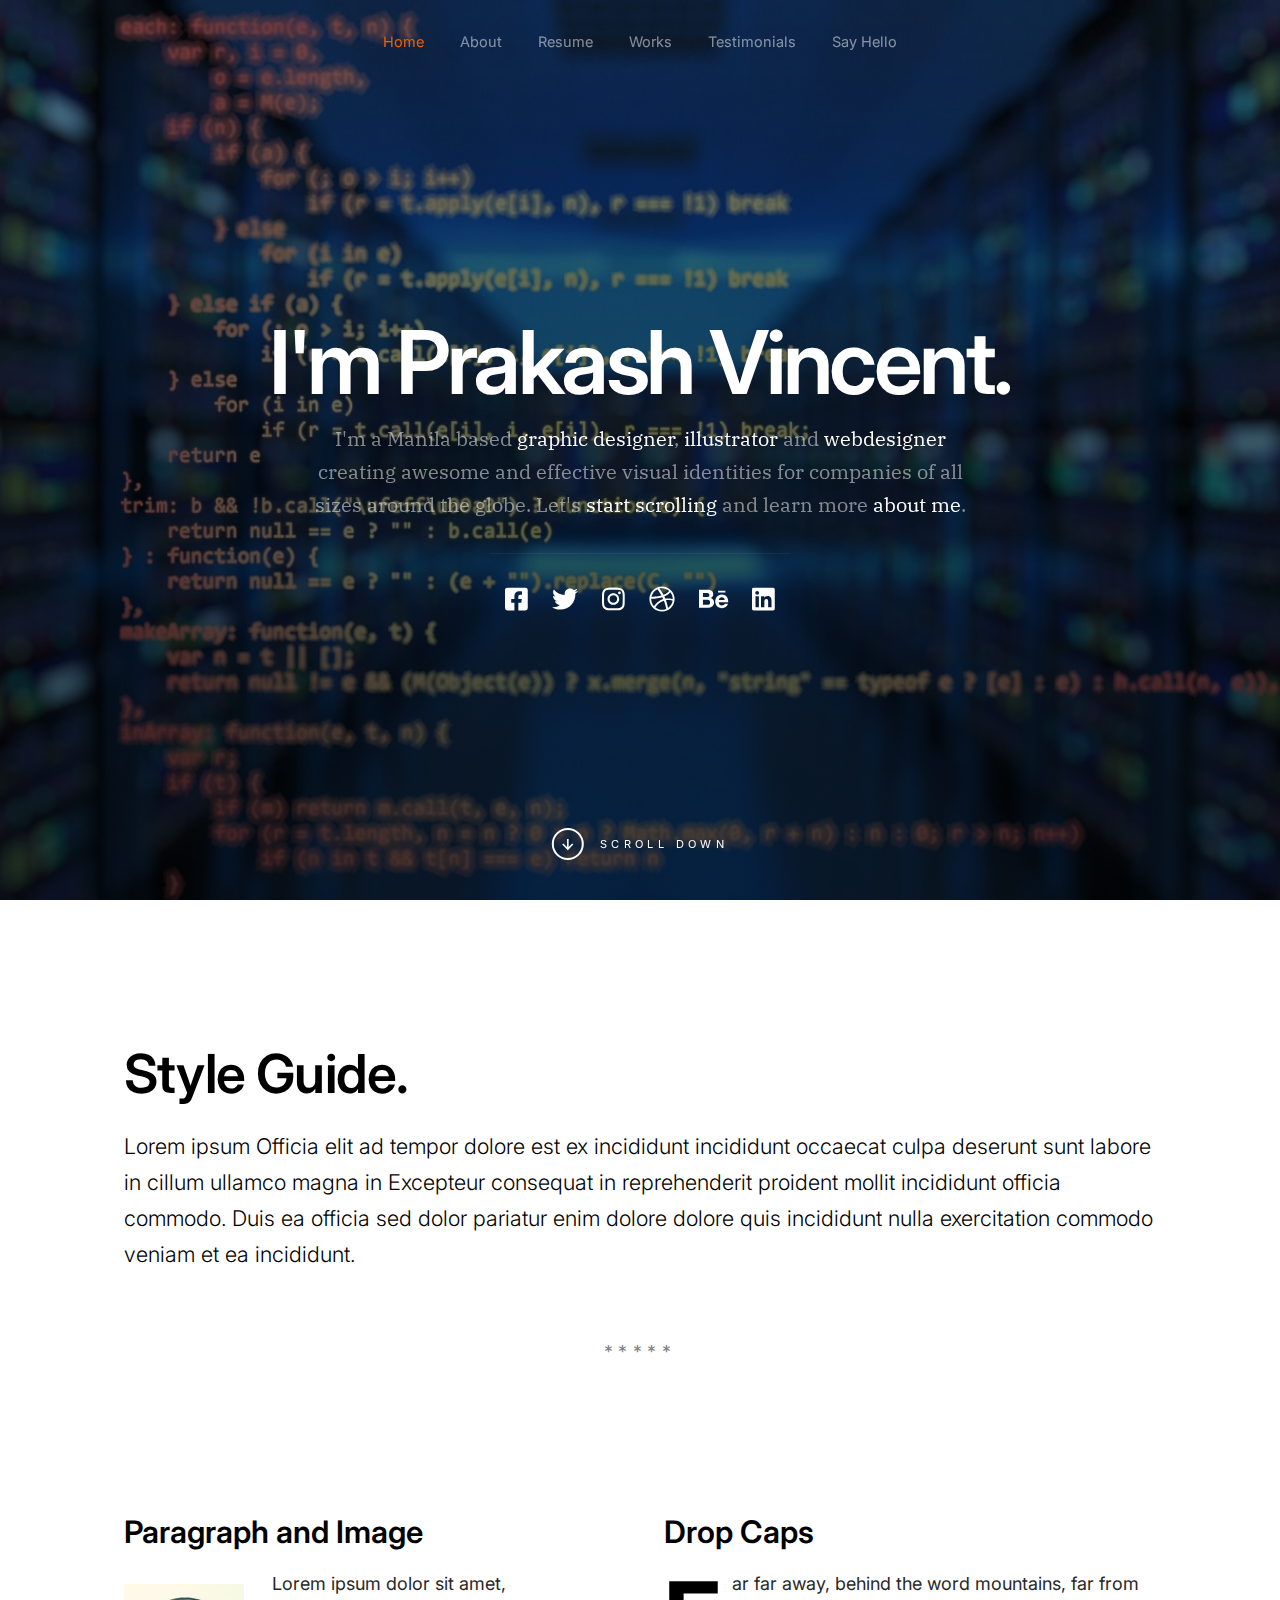
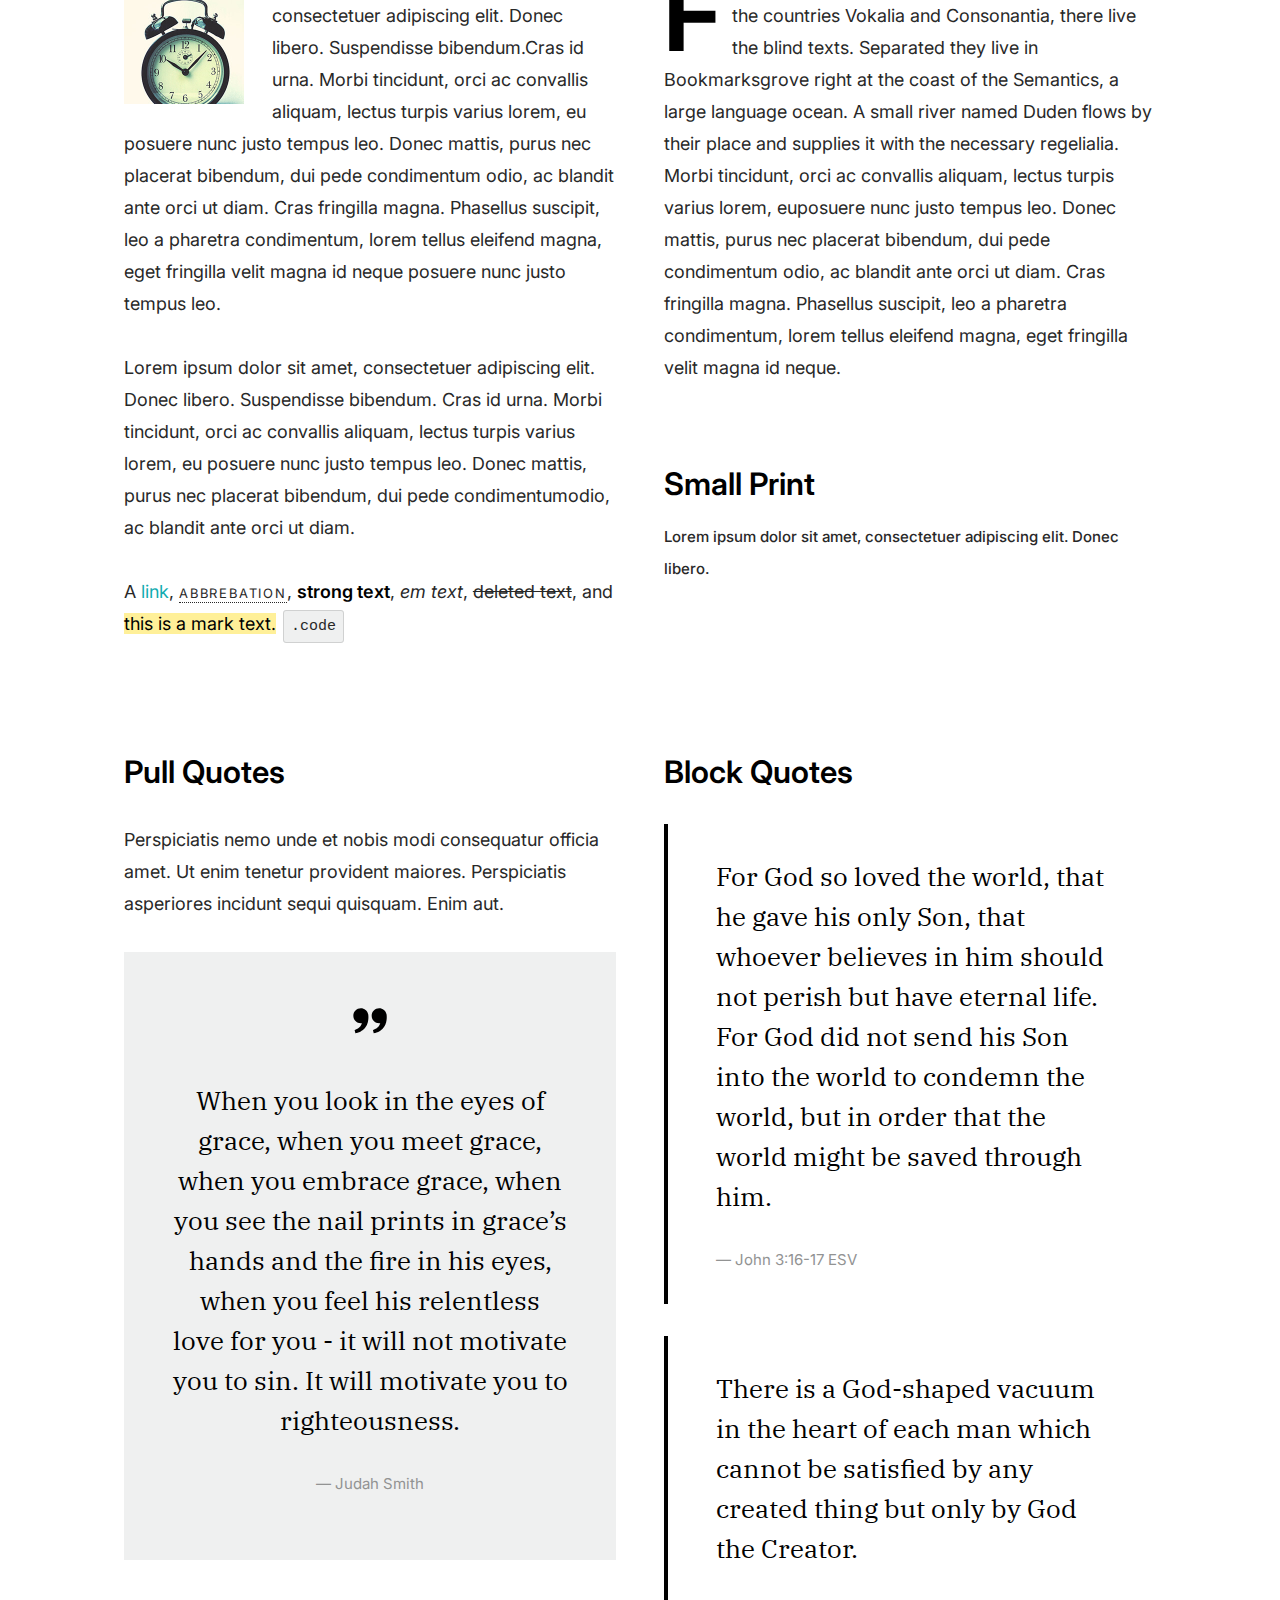
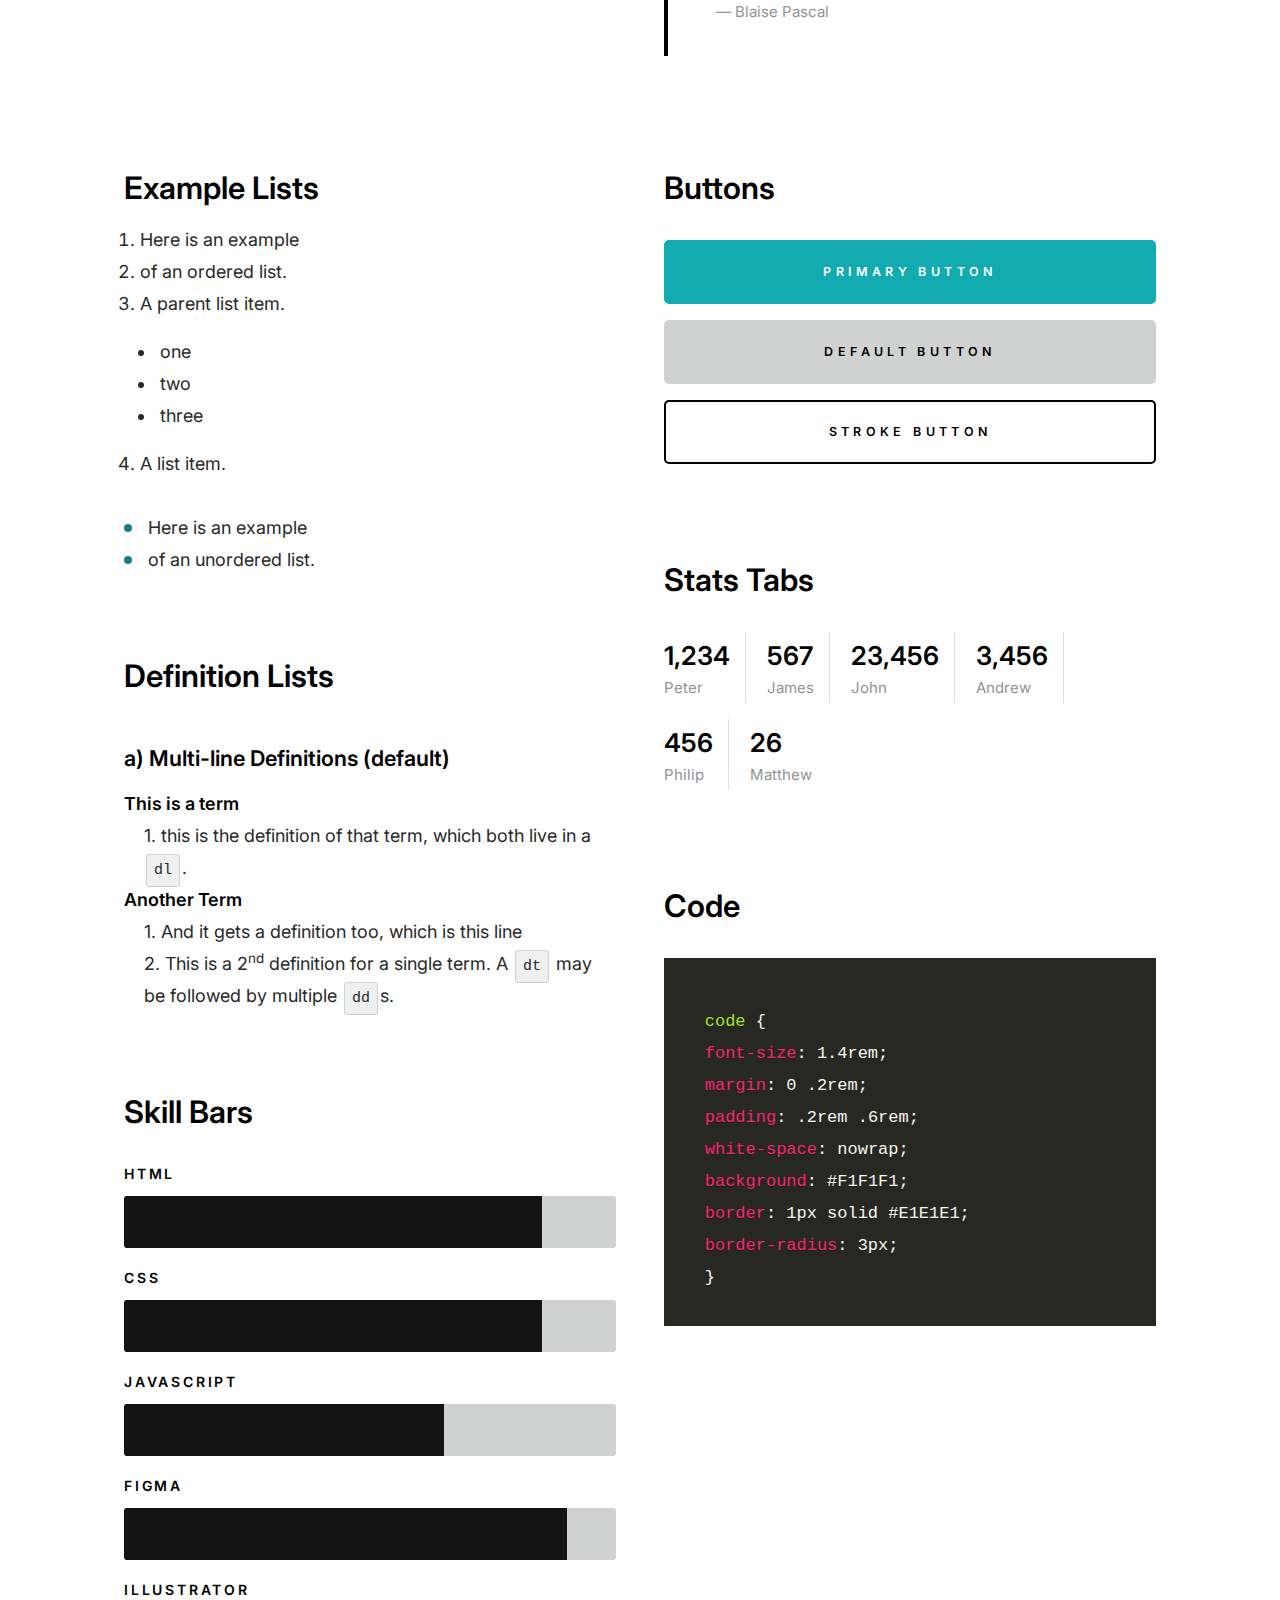
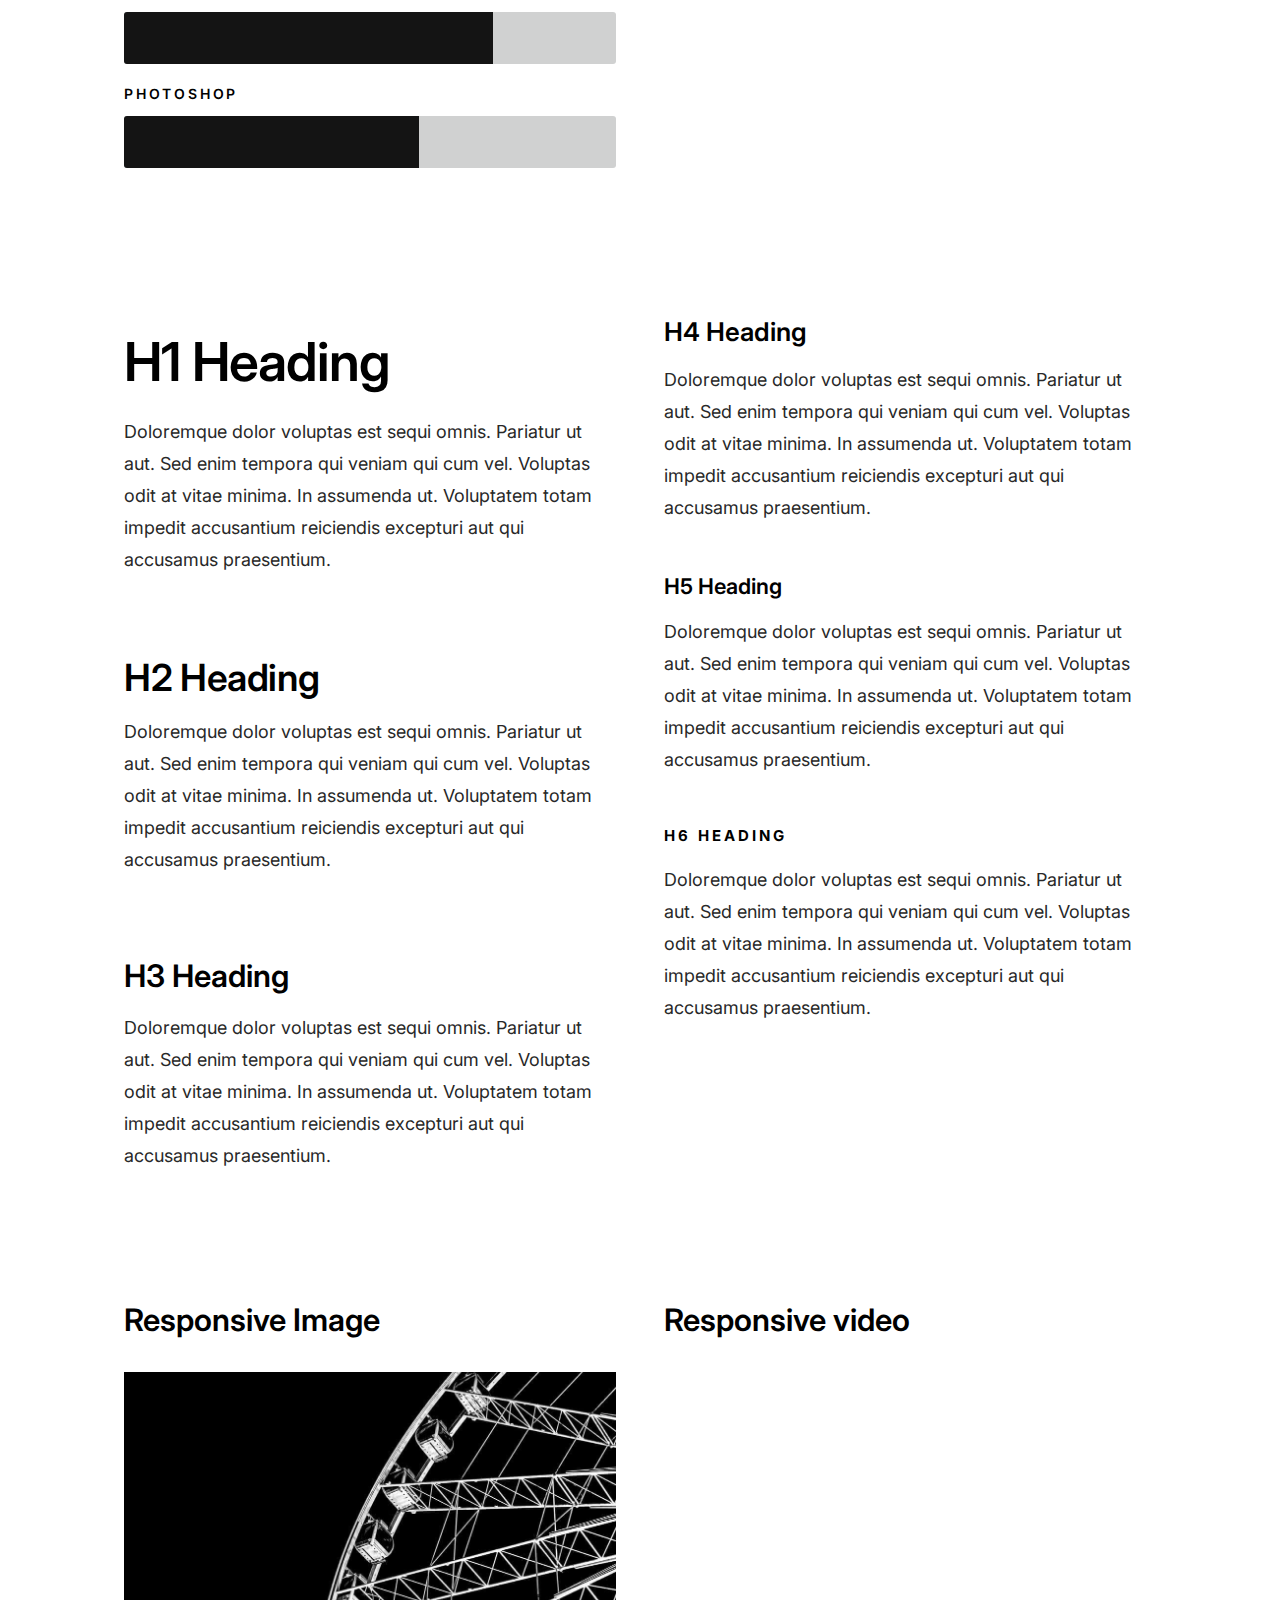
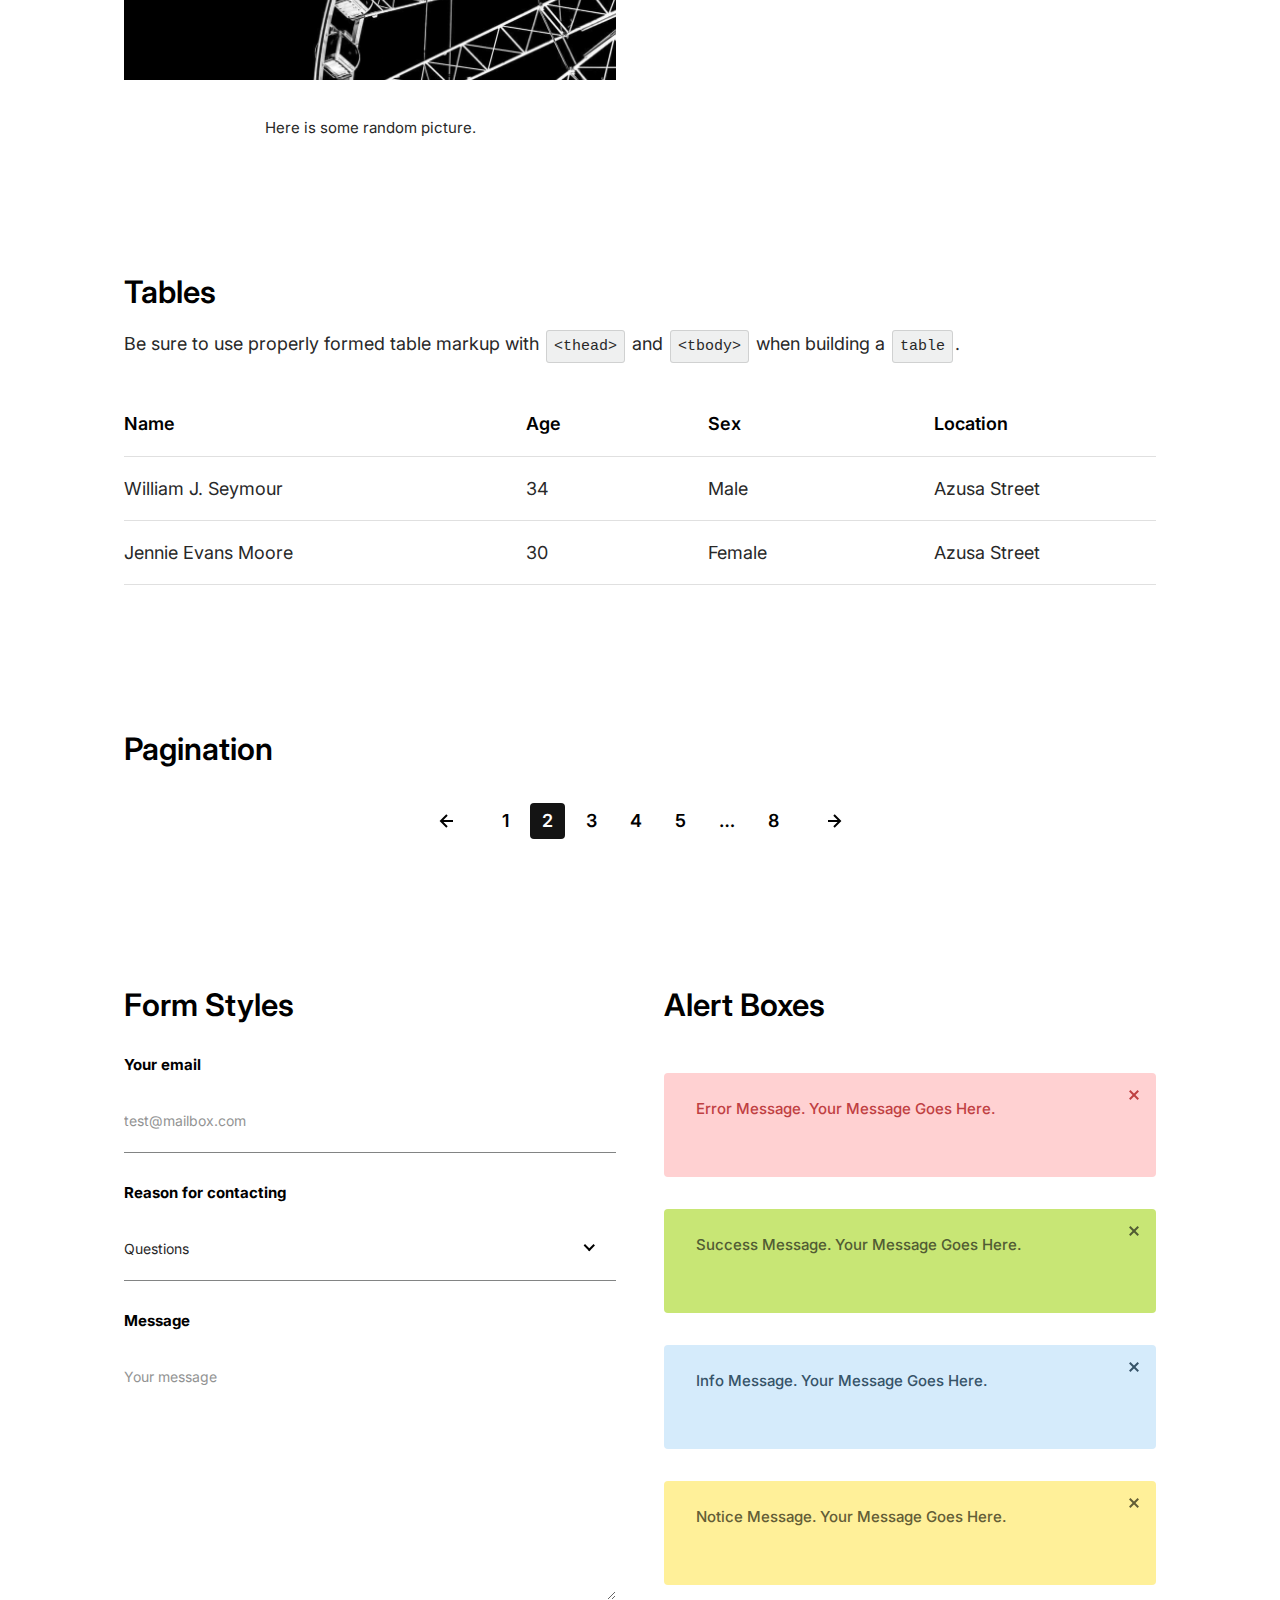
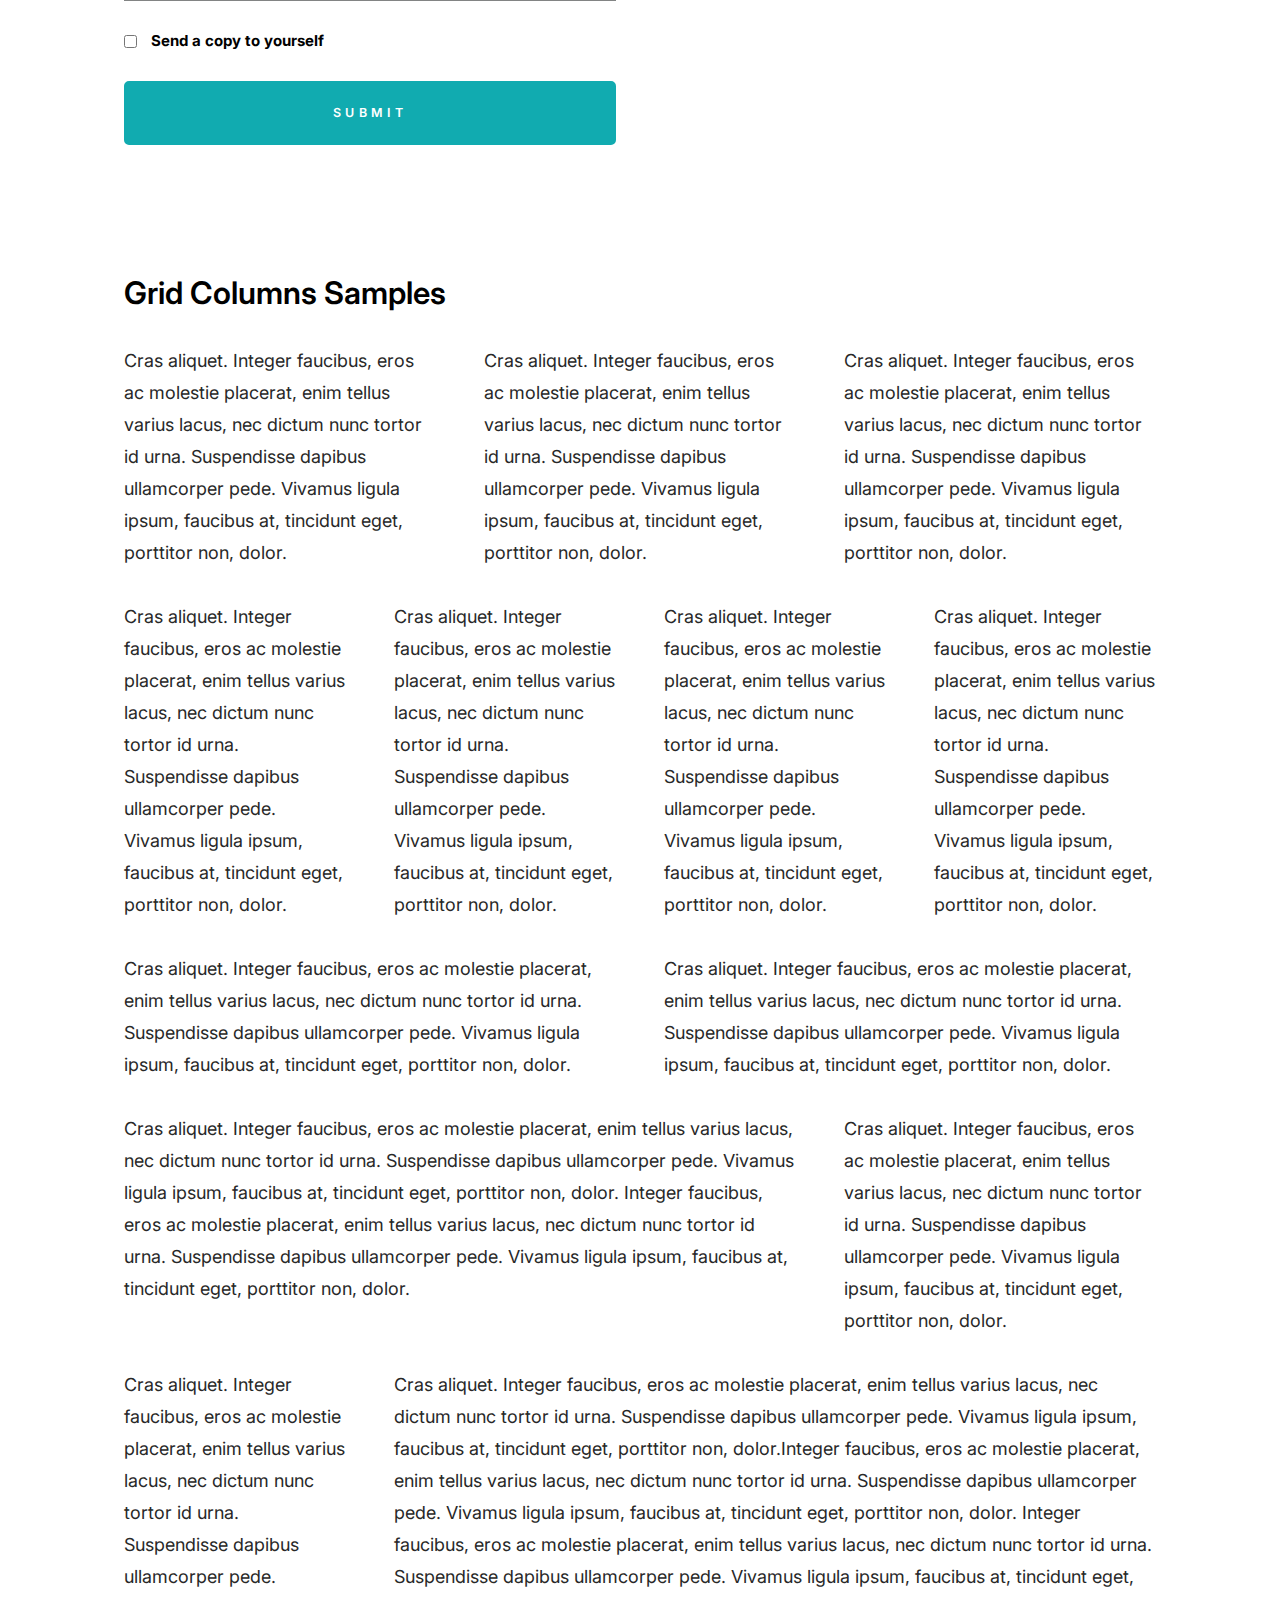
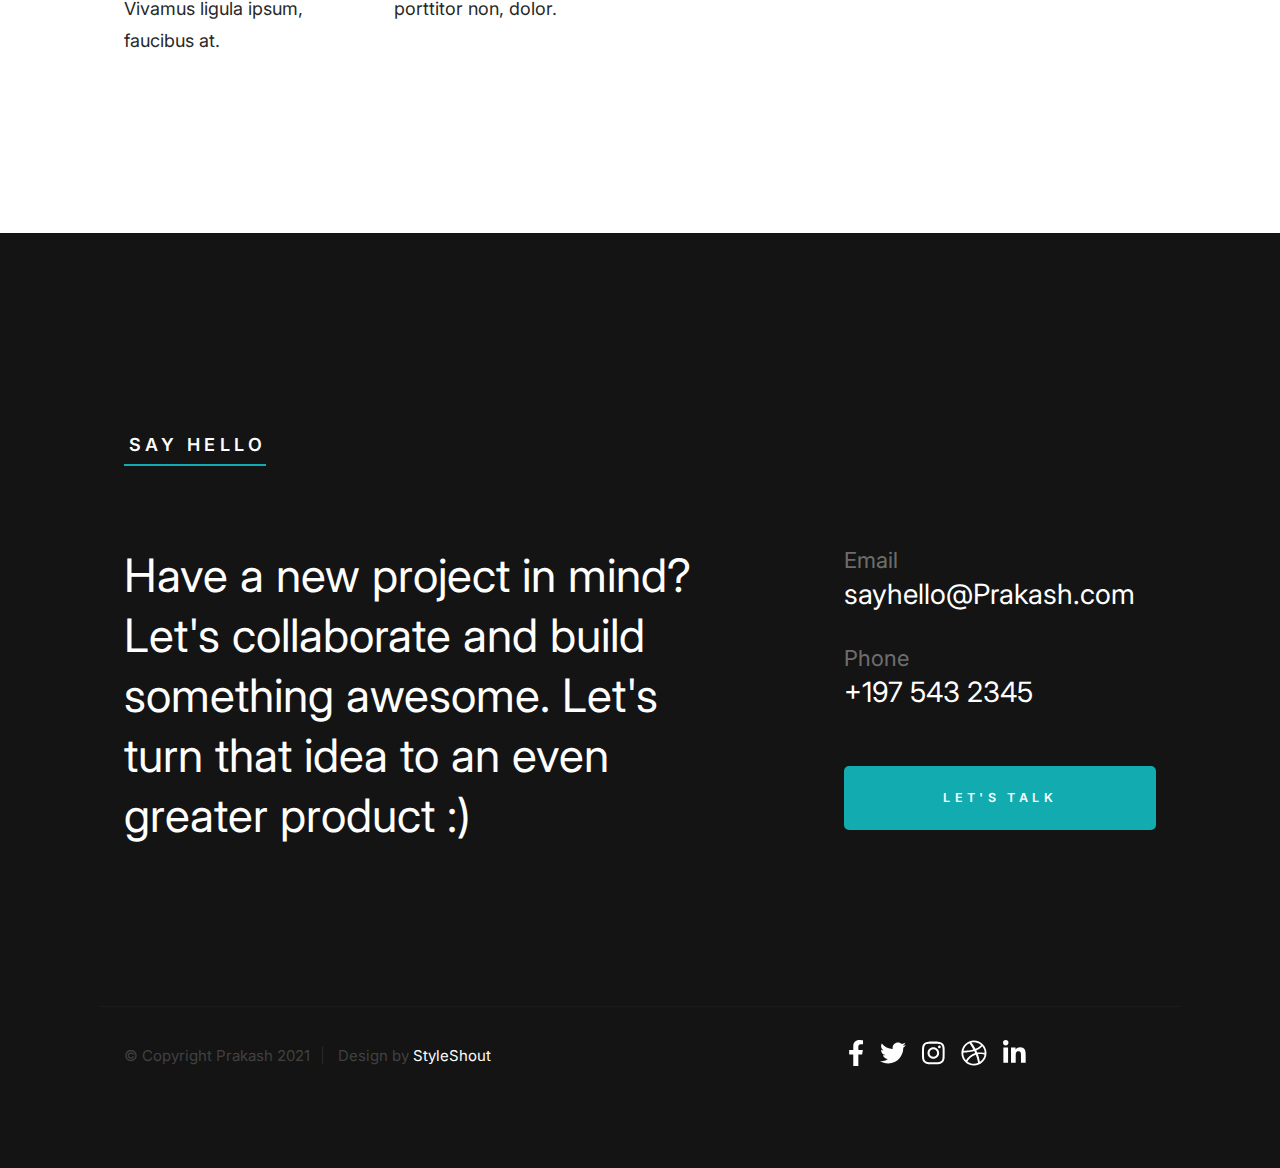
==== commit 224d6da7: "profile pic updated" ====
--- a/styles.html
+++ b/styles.html
@@ -5,7 +5,7 @@
     <!--- basic page needs
     ================================================== -->
     <meta charset="utf-8">
-    <title>Styles - Ceevee 2.0</title>
+    <title>Styles - Prakash 2.0</title>
     <meta name="description" content="">
     <meta name="author" content="">
 
@@ -86,7 +86,7 @@
 
                 <div class="s-hero__content-about">
 
-                    <h1>I'm Jonathan Doe.</h1>
+                    <h1>I'm Prakash Vincent.</h1>
 
                     <h3>
                     I'm a Manila based <span>graphic designer</span>, <span>illustrator</span> and <span>webdesigner</span> creating awesome and
@@ -737,7 +737,7 @@
                                 Email
                             </h5>
                             <p class="contact-block__content">
-                                <a class="mailtoui" href="mailto:sayhello@ceevee.com">sayhello@ceevee.com</a>
+                                <a class="mailtoui" href="mailto:sayhello@Prakash.com">sayhello@Prakash.com</a>
                             </p>
                         </div> <!-- end contact-block -->
                     </div>
@@ -753,7 +753,7 @@
                     </div>
 
                     <div class="column large-12">
-                        <a href="mailto:sayhello@ceevee.com" class="mailtoui btn btn--primary h-full-width">Let's Talk</a>
+                        <a href="mailto:sayhello@Prakash.com" class="mailtoui btn btn--primary h-full-width">Let's Talk</a>
                     </div>
                 </div> <!-- end contact-infos -->
 
@@ -778,7 +778,7 @@
             </div>
 
             <div class="column large-7 medium-6 w-1000-stack ss-copyright">
-                <span>© Copyright Ceevee 2021</span> 
+                <span>© Copyright Prakash 2021</span> 
                 <span>Design by <a href="https://www.styleshout.com/">StyleShout</a></span>
             </div>
         </div>
--- a/css/styles.css
+++ b/css/styles.css
@@ -1,5 +1,5 @@
 /* =================================================================== 
- * Ceevee Main Stylesheet
+ * Prakash Main Stylesheet
  * Template Ver. 2.0.0
  * 01-03-2021
  * ------------------------------------------------------------------
@@ -3447,7 +3447,7 @@
     bottom: 0;
     width: 100%;
     height: 100%;
-    background-image: url(../images/header-bg-3000.jpg);
+    background-image: url(../images/intro-bg.jpeg);
     background-repeat: no-repeat;
     background-position: center;
     background-size: cover;
--- a/css/vendor.css
+++ b/css/vendor.css
@@ -1,5 +1,5 @@
 /* =================================================================== 
- *  Ceevee Vendor/Third Party CSS
+ *  Prakash Vendor/Third Party CSS
  *  Template Ver. 2.0.0 
  *  01-03-2021
  *  ------------------------------------------------------------------
